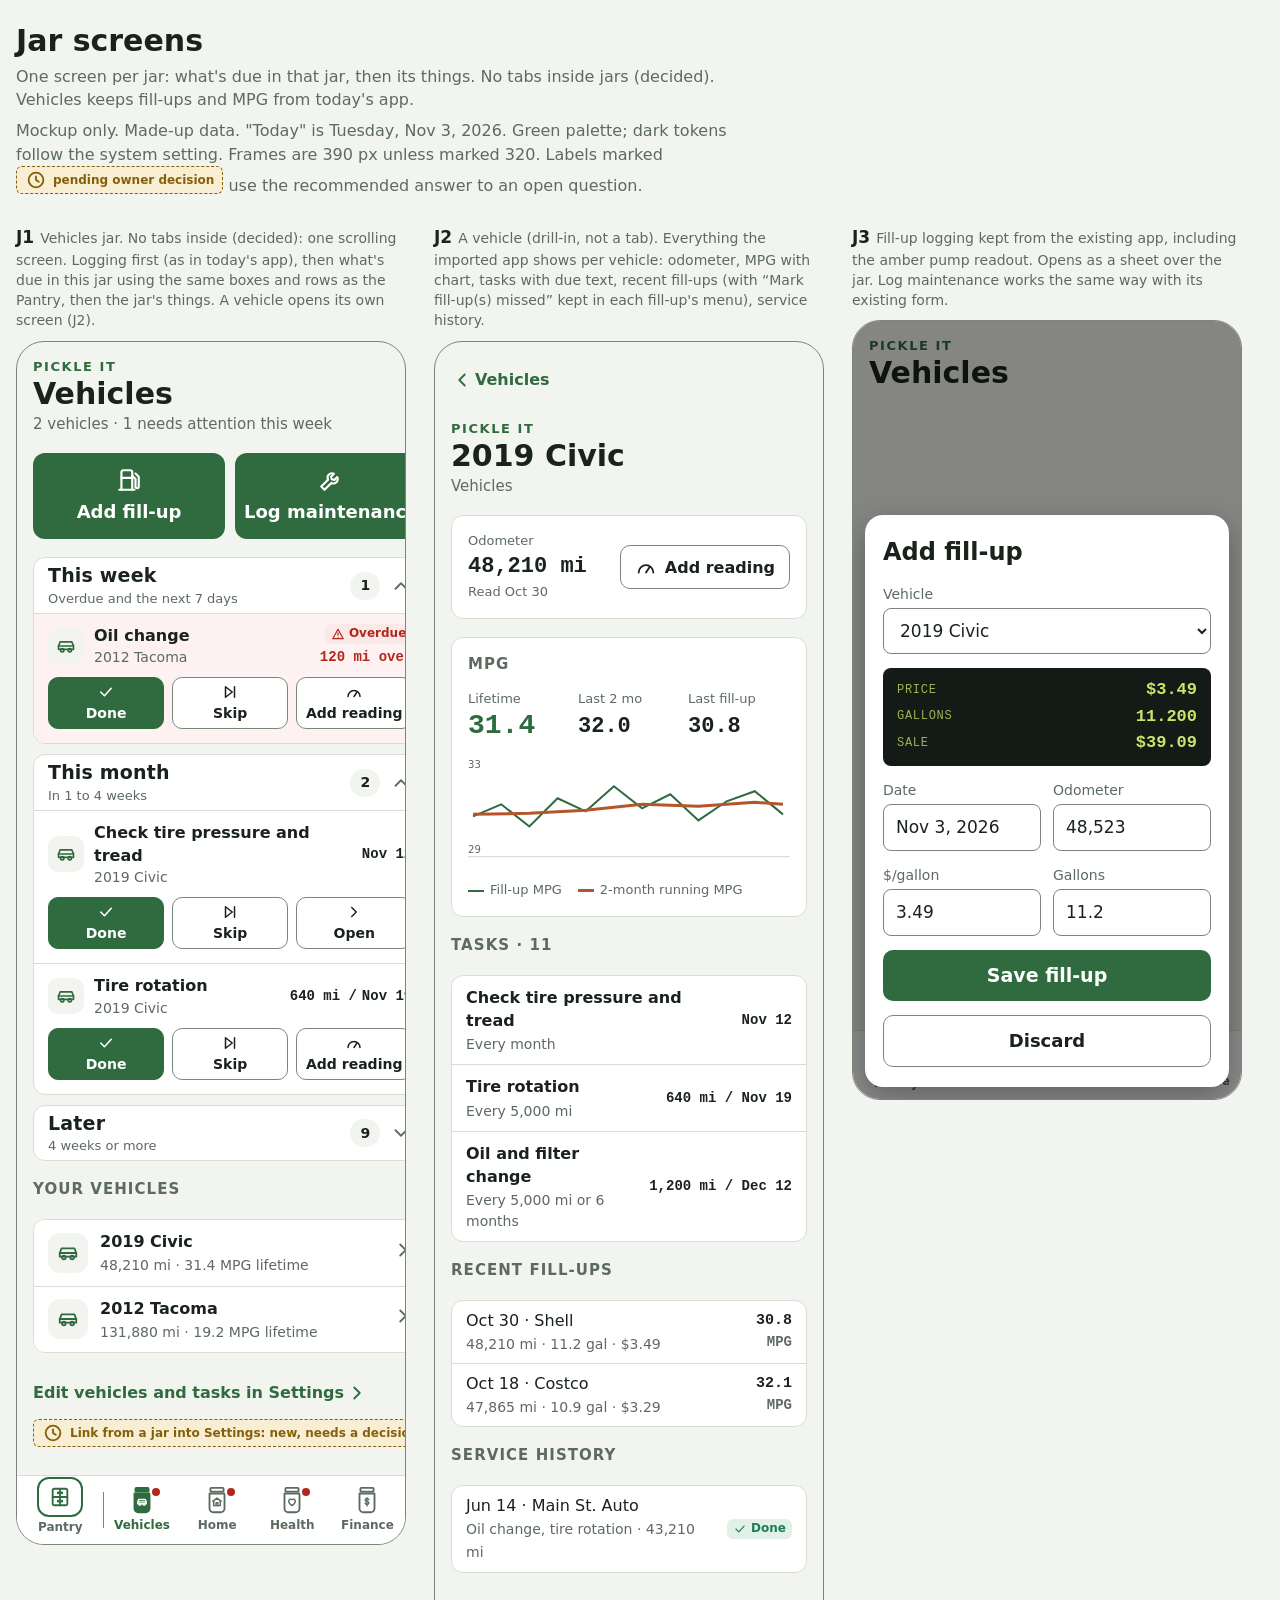
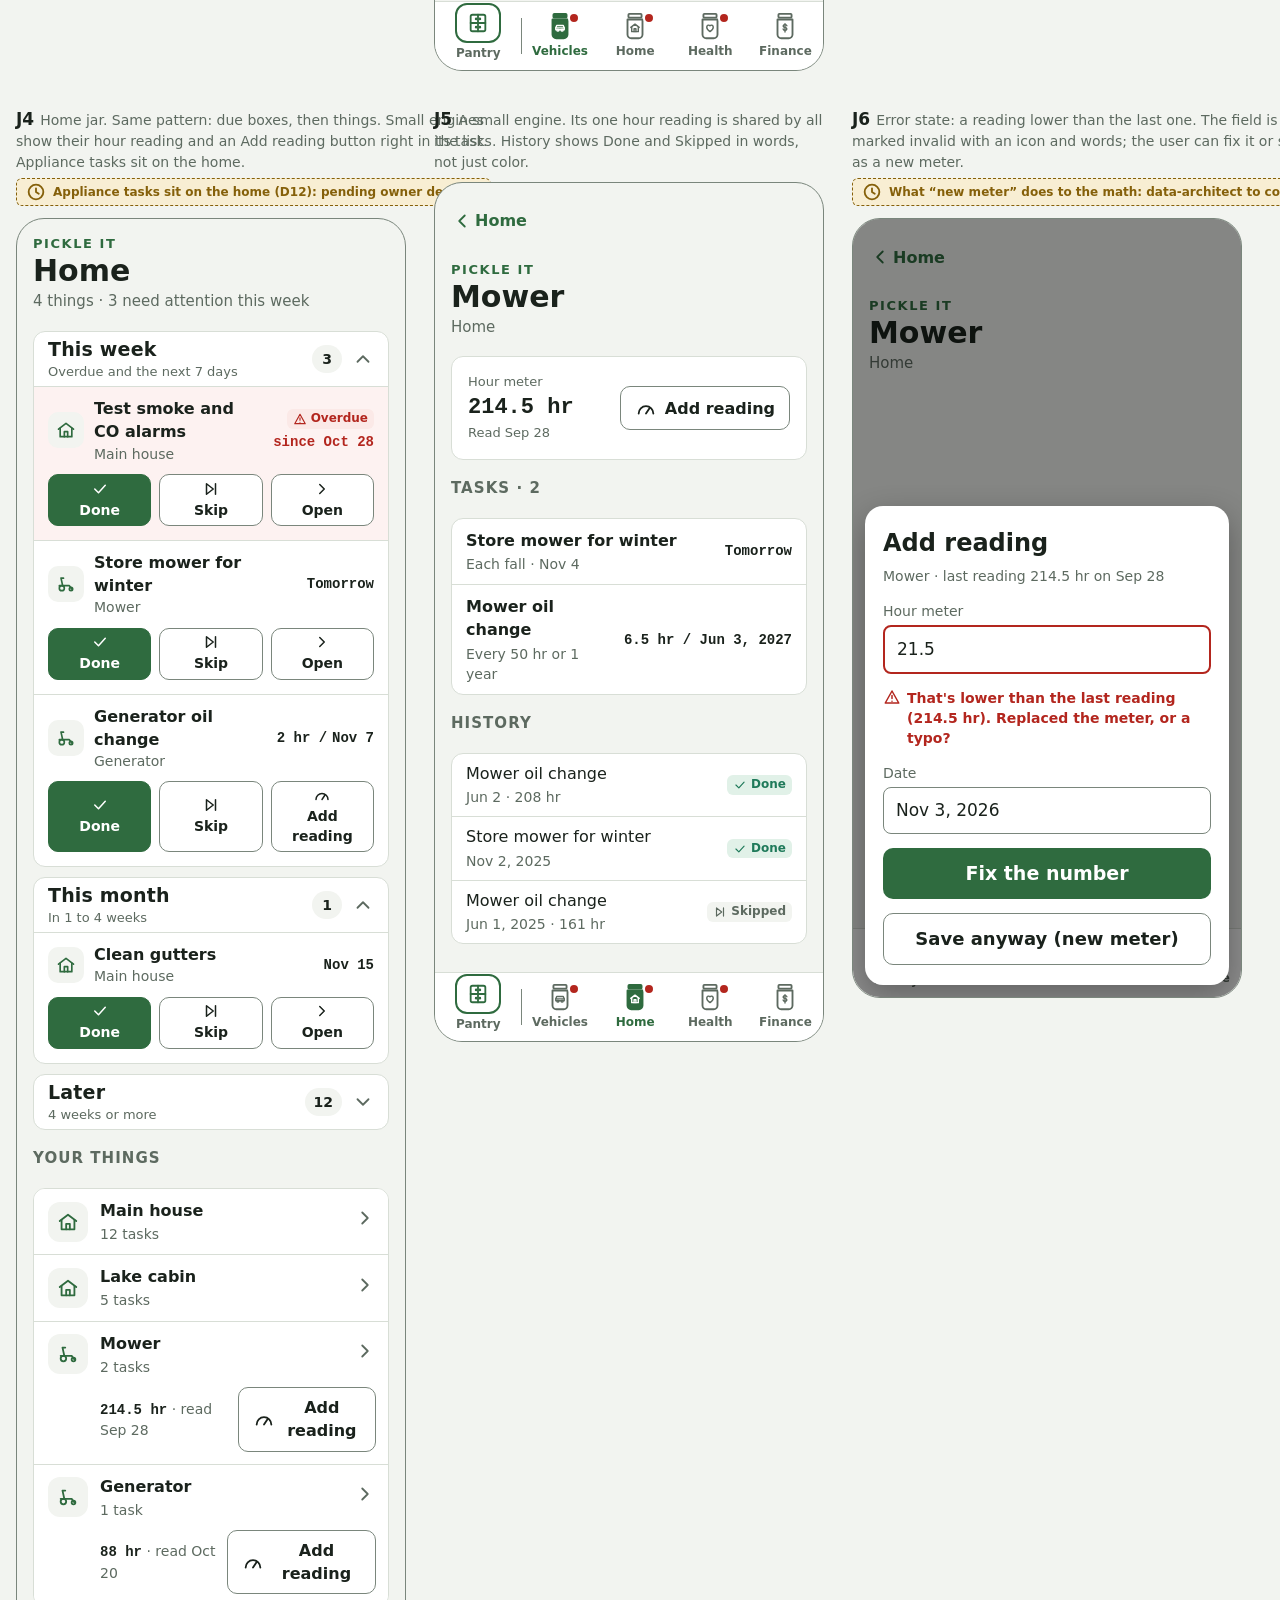
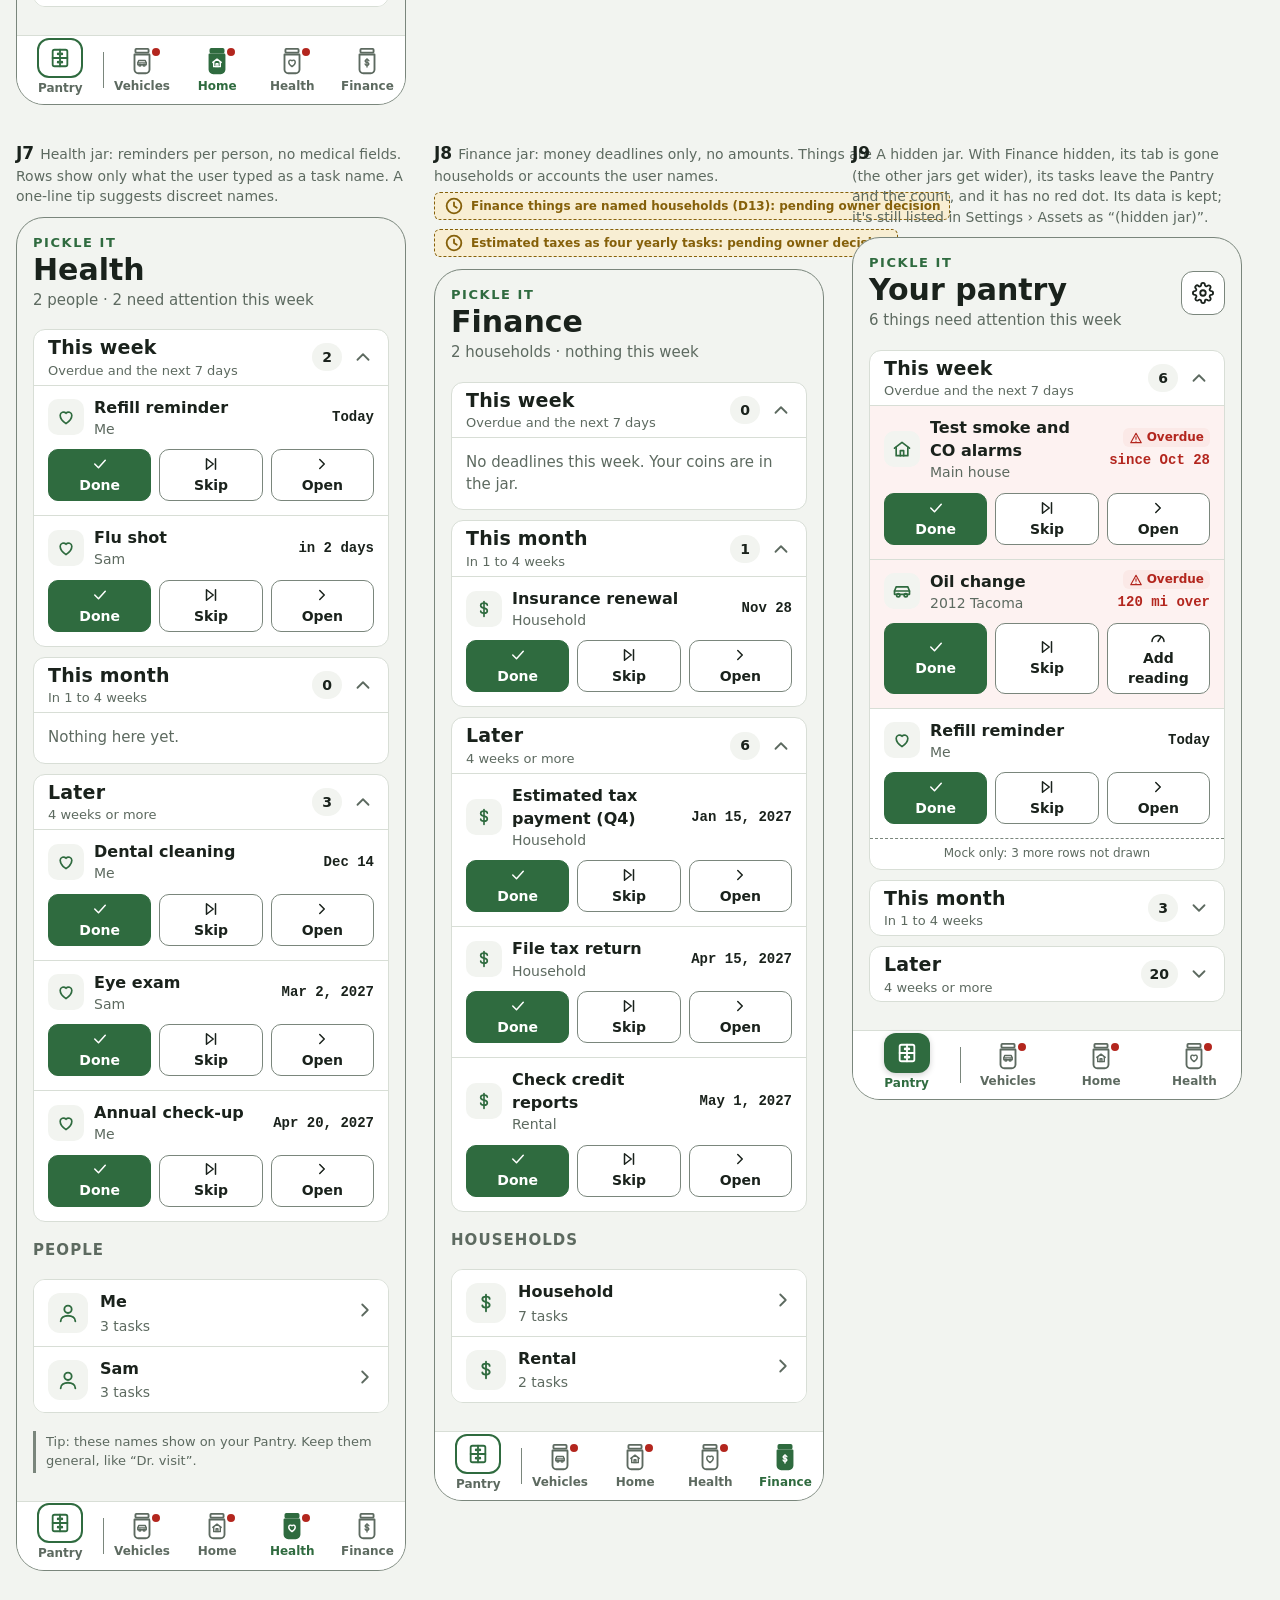
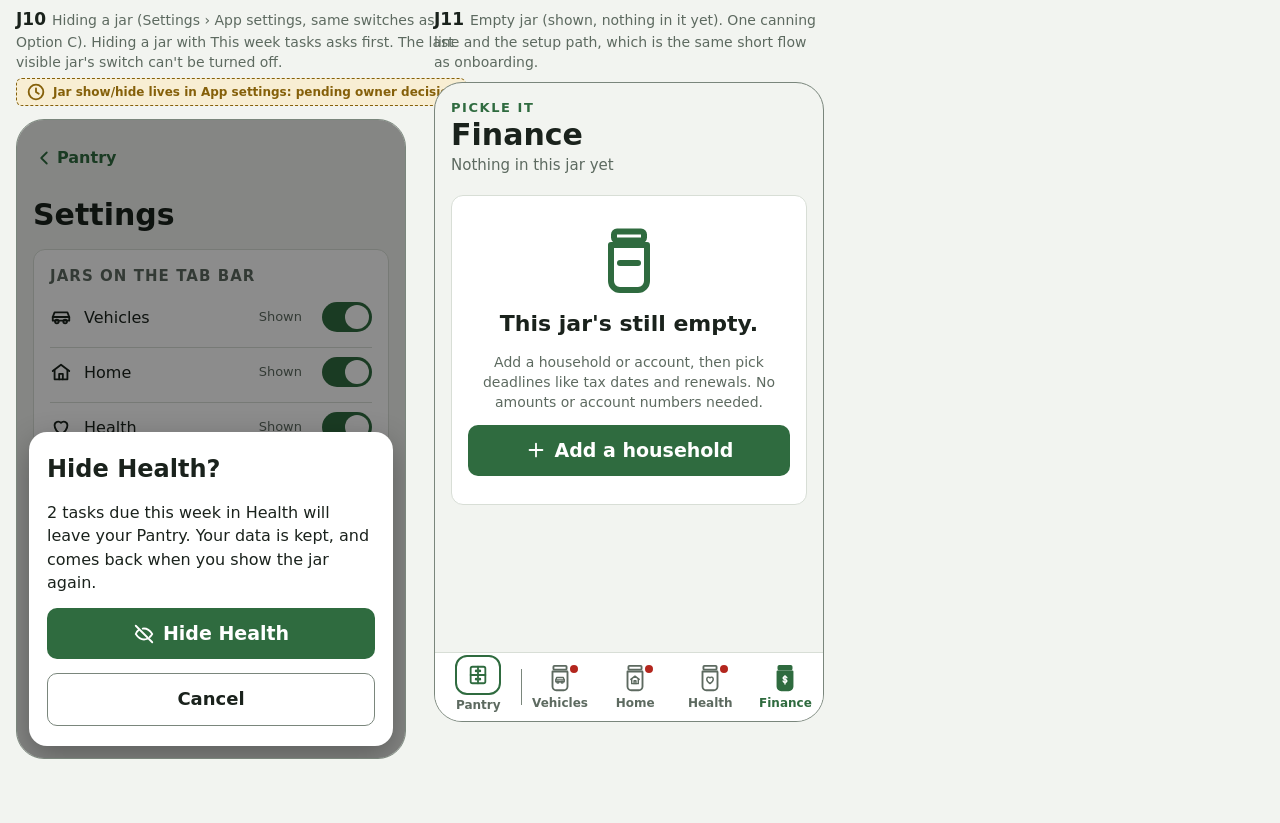
==== docs/design/jars.html @ 0763d443 "Mock up Pantry, jar screens and onboarding; start design system Co-Authored-By: Claude Opus 5.5 <nor" ====
<!doctype html><html lang="en"><head><meta charset="utf-8"><meta name="viewport" content="width=device-width,initial-scale=1"><title>Jar screens</title><style>
:root{--bg:#f2f4f0;--surface:#fff;--ink:#1a221c;--muted:#5d6a60;--line:#d8ded6;--accent:#2f6b3f;--accent-ink:#fff;--display-fg:#c8e66a;
--ok:#1f7a5a;--ok-bg:#e1f1e8;--wait:#85600a;--wait-bg:#f8eed3;--err:#b3261e;--err-bg:#fbe9e7;--err-ink:#fff;--line-strong:#7a867c;
--font-display:"Avenir Next Condensed","Bahnschrift SemiCondensed","Bahnschrift","Roboto Condensed","sans-serif-condensed","Arial Narrow",system-ui,sans-serif;
--font-body:system-ui,-apple-system,"Segoe UI",Roboto,"Helvetica Neue",Arial,sans-serif;--font-num:ui-monospace,"SF Mono",Menlo,Consolas,"Roboto Mono",monospace;color-scheme:light}
/* Dark tokens included so the mock respects system dark mode. --err-ink and --line-strong are PROPOSED new tokens (see settings-options.md). */
@media (prefers-color-scheme:dark){:root{--bg:#0f140f;--surface:#182019;--ink:#e5ece5;--muted:#9aaa9c;--line:#2a362c;--accent:#7cc48d;--accent-ink:#0c140e;
--ok:#86d6b0;--ok-bg:#163126;--wait:#f0c46a;--wait-bg:#382b0e;--err:#ff8a80;--err-bg:#3b1714;--err-ink:#1a0b0a;--line-strong:#6f7f72;color-scheme:dark}}
*,*::before,*::after{box-sizing:border-box}
body{margin:0;background:var(--bg);color:var(--ink);font:16px/1.45 var(--font-body)}
.page{padding:24px 16px 64px;max-width:1800px;margin:0 auto}
.page>header{max-width:760px;display:grid;gap:8px;margin-bottom:28px}
.page>header p{margin:0;color:var(--muted)}
.frames{display:flex;flex-wrap:wrap;gap:36px 28px;align-items:flex-start}
figure{margin:0;display:grid;gap:10px;width:390px;max-width:100%}
figcaption{font-size:14px;color:var(--muted)}figcaption b{color:var(--ink);font-family:var(--font-display);font-size:17px;margin-right:6px}
.phone{width:390px;max-width:100%;background:var(--bg);border:1px solid var(--line-strong);border-radius:28px;overflow:hidden;position:relative;display:flex;flex-direction:column;min-height:640px}
.phone.w320{width:320px}
.scr{padding:16px 16px 28px;display:grid;gap:18px;align-content:start;flex:1}
h1{font-family:var(--font-display);font-weight:700;font-size:30px;line-height:1.1;margin:0}
h2{font-family:var(--font-display);font-weight:700;font-size:15px;text-transform:uppercase;letter-spacing:.07em;color:var(--muted);margin:0}
h3{font-family:var(--font-display);font-size:20px;margin:0}
.eyebrow{font-family:var(--font-display);font-weight:700;letter-spacing:.12em;font-size:13px;color:var(--accent);margin:0}
.sub{color:var(--muted);margin:4px 0 0;font-size:15px}.hint{color:var(--muted);font-size:14px;margin:0}
.vh{position:absolute!important;width:1px;height:1px;overflow:hidden;clip:rect(0 0 0 0);white-space:nowrap}
.ic{width:22px;height:22px;flex:none}
.card{background:var(--surface);border:1px solid var(--line);border-radius:12px;padding:16px;display:grid;gap:14px}
.row{display:flex;align-items:center;justify-content:space-between;gap:12px}
button,a.btnlike{font:inherit;cursor:pointer}
.iconbtn{width:44px;height:44px;display:grid;place-items:center;border:1px solid var(--line-strong);border-radius:12px;background:var(--surface);color:var(--ink)}
.back{display:inline-flex;align-items:center;gap:2px;min-height:44px;padding:0 8px 0 0;color:var(--accent);font-weight:600;text-decoration:none;border:0;background:none}
.save{display:flex;align-items:center;justify-content:center;gap:8px;min-height:48px;font-family:var(--font-display);font-weight:700;font-size:19px;background:var(--accent);color:var(--accent-ink);border:0;border-radius:10px;padding:12px 16px;width:100%}
.btn2{display:flex;align-items:center;justify-content:center;gap:8px;min-height:48px;font-family:var(--font-display);font-weight:700;font-size:18px;background:none;color:var(--ink);border:1px solid var(--line-strong);border-radius:10px;padding:12px 16px;width:100%}
.btn2.danger{color:var(--err);border-color:var(--err)}
.save.danger{background:var(--err);color:var(--err-ink)}
.save:disabled{opacity:.45;cursor:not-allowed}
.small{min-height:44px;font-size:16px;width:auto;padding:8px 14px}
.danger-link{background:none;border:0;color:var(--err);font-weight:600;min-height:44px;padding:0;justify-self:start;display:inline-flex;align-items:center;gap:6px}
label{display:grid;gap:4px;font-size:14px;font-weight:500;color:var(--muted)}
input[type=text],input[type=number],input[type=date],select{font:inherit;font-size:17px;color:var(--ink);background:var(--surface);border:1px solid var(--line-strong);border-radius:8px;padding:10px 12px;width:100%;min-height:46px}
.tabs{display:grid;grid-template-columns:1fr 1fr;gap:4px;padding:4px;background:var(--surface);border:1px solid var(--line);border-radius:12px}
.tabs.three{grid-template-columns:repeat(3,1fr)}.tabs.four{grid-template-columns:repeat(4,1fr)}
.tab{font-family:var(--font-display);font-weight:700;font-size:17px;background:none;color:var(--muted);border:0;border-radius:8px;min-height:44px;padding:8px 4px}
.tab[aria-selected=true],.tab[aria-pressed=true],.tab[aria-checked=true]{background:var(--accent);color:var(--accent-ink)}
.strip{display:flex;gap:4px;padding:4px;background:var(--surface);border:1px solid var(--line);border-radius:12px;overflow-x:auto;scrollbar-width:none}
.strip .tab{flex:none;display:inline-flex;align-items:center;gap:6px;padding:8px 12px;font-size:16px}
.strip .tab .ic{width:18px;height:18px}
.optlabel{font-size:14px;font-weight:500;color:var(--muted)}
.swatches{display:grid;grid-template-columns:repeat(4,1fr);gap:6px}
.sw{display:grid;justify-items:center;gap:4px;min-height:64px;padding:6px 2px;background:none;border:1px solid transparent;border-radius:10px;color:var(--ink);font-size:13px;font-weight:600}
.sw i{width:30px;height:30px;border-radius:50%;display:grid;place-items:center;color:#fff;border:1px solid rgba(0,0,0,.2)}
.sw[aria-checked=true]{border-color:var(--ink);background:var(--bg)}
.sw .ic{width:18px;height:18px}
.alert{display:flex;gap:10px;background:var(--wait-bg);color:var(--wait);border-radius:10px;padding:12px 14px;font-size:15px;font-weight:500}
.alert.bad{background:var(--err-bg);color:var(--err)}
.alert p{margin:0}
details.how{border-top:1px solid var(--line)}details.how summary{min-height:44px;display:flex;align-items:center;font-weight:600;cursor:pointer}
.toggle{display:flex;align-items:center;justify-content:space-between;gap:12px;min-height:48px;color:var(--ink);font-size:16px;font-weight:500;border-top:1px solid var(--line)}
.toggle:first-of-type{border-top:0}
.sw-ui{width:50px;height:30px;border-radius:15px;background:var(--line-strong);position:relative;flex:none}
.sw-ui::after{content:"";position:absolute;top:3px;left:3px;width:24px;height:24px;border-radius:50%;background:#fff;transition:left .1s}
[aria-checked=true] .sw-ui{background:var(--accent)}[aria-checked=true] .sw-ui::after{left:23px}
.toggle button{all:unset;display:flex;align-items:center;justify-content:space-between;gap:12px;width:100%;min-height:48px;cursor:pointer}
.toggle button:focus-visible{outline:2px solid var(--accent);outline-offset:2px}
.state{font-size:13px;color:var(--muted);margin-left:auto;margin-right:8px}
.list{display:grid;background:var(--surface);border:1px solid var(--line);border-radius:12px;overflow:hidden}
.arow{display:grid;grid-template-columns:40px 1fr auto;gap:2px 12px;align-items:center;min-height:64px;padding:10px 12px 10px 14px;border-top:1px solid var(--line);color:var(--ink);text-decoration:none}
.arow:first-child{border-top:0}
.arow .av{grid-row:1/span 2;width:40px;height:40px;border-radius:12px;background:var(--bg);color:var(--accent);display:grid;place-items:center}
.arow .nm{font-weight:600;min-width:0;overflow-wrap:anywhere}
.arow .mt{grid-column:2;font-size:14px;color:var(--muted)}
.arow .mt b{font-weight:600;color:var(--ink)}.arow .mt b.over{color:var(--err)}
.arow .ch{grid-column:3;grid-row:1/span 2;color:var(--muted)}
.trow{display:grid;grid-template-columns:1fr auto;gap:2px 12px;align-items:center;min-height:64px;padding:10px 14px;border-top:1px solid var(--line);text-decoration:none;color:var(--ink)}
.trow:first-child{border-top:0}
.trow .nm{font-weight:600}.trow .sc{grid-column:1;font-size:14px;color:var(--muted)}
.trow .due{white-space:nowrap;grid-column:2;grid-row:1/span 2;text-align:right;font-family:var(--font-num);font-variant-numeric:tabular-nums;font-size:14px;font-weight:600}
.trow .due small{display:block;font-family:var(--font-body);font-weight:500;color:var(--muted);font-size:12px}
.trow .due.over{color:var(--err)}
.trow.over{background:color-mix(in srgb,var(--err-bg) 60%,transparent)}
.sechead{display:flex;justify-content:space-between;align-items:center;gap:12px}
.grp summary{list-style:none;display:flex;align-items:center;gap:10px;min-height:48px;cursor:pointer}
.grp summary::-webkit-details-marker{display:none}
.grp summary h2{flex:1}.grp summary .cnt{font-size:14px;color:var(--muted);font-weight:600}
.grp summary .ic{transition:transform .15s;color:var(--muted)}.grp[open] summary .ic{transform:rotate(90deg)}
.grp{display:grid;gap:8px}
.chips{display:flex;flex-wrap:wrap;gap:8px}
.chip{flex:none;min-height:44px;padding:0 14px;border-radius:999px;border:1px solid var(--line-strong);background:var(--surface);color:var(--ink);font-weight:600;font-size:15px;display:inline-flex;align-items:center;gap:6px}
.chip .n{font-weight:500;color:var(--muted);font-variant-numeric:tabular-nums}
.chip[aria-pressed=true]{background:var(--accent);border-color:var(--accent);color:var(--accent-ink)}.chip[aria-pressed=true] .n{color:inherit}
.search{position:relative}.search .ic{position:absolute;left:12px;top:12px;color:var(--muted)}.search input{padding-left:42px}
.reading{display:flex;align-items:center;justify-content:space-between;gap:12px}
.reading .v{font-family:var(--font-num);font-size:22px;font-weight:600}.reading .k{font-size:13px;color:var(--muted)}
.empty{display:grid;gap:12px;justify-items:center;text-align:center;padding:28px 16px}
.empty .big{width:72px;height:72px;color:var(--accent)}
.empty p{margin:0}.empty .lead{font-family:var(--font-display);font-size:22px;font-weight:700}
.addgrid{display:grid;grid-template-columns:1fr 1fr;gap:10px;width:100%}
.addgrid .btn2{flex-direction:column;font-size:16px;min-height:76px}
.note{font-size:13px;color:var(--muted);border-left:3px solid var(--line-strong);padding:2px 0 2px 10px;margin:0}
/* Pantry entry + tab bar */
.due{display:grid;gap:8px}
.dbox{background:var(--surface);border:1px solid var(--line);border-radius:12px;overflow:hidden}
.dbox>.hd{display:flex;justify-content:space-between;align-items:center;min-height:48px;padding:0 14px;font-family:var(--font-display);font-weight:700;font-size:18px}
.dbox>.hd span{font-family:var(--font-body);font-size:14px;color:var(--muted);font-weight:600}
.drow{display:grid;grid-template-columns:22px 1fr auto;gap:0 10px;align-items:center;padding:10px 14px;border-top:1px solid var(--line);font-size:15px}
.drow .ic{width:20px;height:20px;color:var(--muted)}.drow small{display:block;color:var(--muted);font-size:13px}
.drow .w{font-weight:600;font-size:14px;text-align:right}.drow .w.over{color:var(--err)}
.tb{margin-top:auto;border-top:1px solid var(--line);background:var(--surface)}
.tb-in{display:grid;grid-template-columns:1.15fr 1px repeat(4,1fr);height:68px;align-items:center}
.tb a{position:relative;display:grid;justify-items:center;align-content:center;gap:2px;min-height:56px;color:var(--muted);text-decoration:none;font-size:12px;font-weight:600;min-width:0}
.tb a>span:not(.vh){max-width:100%;overflow:hidden;text-overflow:ellipsis;white-space:nowrap;padding:0 2px}
.tb .jar{width:30px;height:30px}
.tb .pansq{width:46px;height:40px;border-radius:12px;background:var(--accent);color:var(--accent-ink);display:grid;place-items:center;box-shadow:0 2px 6px rgba(0,0,0,.18);margin-top:-6px}
.tb .pan[aria-current=page]{color:var(--accent)}
.tb .div{width:1px;height:36px;background:var(--line-strong)}
.tb .dot{position:absolute;top:6px;left:calc(50% + 7px);width:10px;height:10px;border-radius:50%;background:var(--err);border:2px solid var(--surface)}
.tb.big-text a{font-size:20px}
/* Dialog mock */
.dim{background:color-mix(in srgb,#000 45%,var(--bg))}
.dlg{margin:auto 12px 12px;background:var(--surface);border-radius:18px;padding:20px 18px;display:grid;gap:14px;box-shadow:0 10px 30px rgba(0,0,0,.3)}
.dlg h2{color:var(--ink);text-transform:none;letter-spacing:0;font-size:24px}
.dlg ul{margin:0;padding-left:20px;color:var(--ink);font-size:15px}
.steps{display:flex;gap:6px;margin:0;padding:0;list-style:none}.steps li{flex:1;height:4px;border-radius:2px;background:var(--line)}.steps li.on{background:var(--err)}
.mono{font-family:var(--font-num);font-weight:700;letter-spacing:.06em}
:focus-visible{outline:2px solid var(--accent);outline-offset:2px}

/* ===== Added for pantry / jars / onboarding (system.md). Same tokens as settings-option-c.html ===== */
:root{--display-bg:#141a15;--run:#b5562a}
@media (prefers-color-scheme:dark){:root{--display-bg:#070a07;--run:#ff9a6b}}
svg.ic,svg.jar,svg.big{fill:none;stroke:currentColor;stroke-width:2;stroke-linecap:round;stroke-linejoin:round}
.big{width:72px;height:72px;color:var(--accent)}
.phone.tall{min-height:780px}
.pend{display:inline-flex;align-items:center;gap:6px;font-size:12px;font-weight:700;color:var(--wait);background:var(--wait-bg);border:1px dashed var(--wait);border-radius:6px;padding:2px 8px;width:max-content;max-width:100%;line-height:1.35}
figcaption .pend{margin-top:6px}
/* Due box */
.boxes{display:grid;gap:10px}
.box{background:var(--surface);border:1px solid var(--line);border-radius:12px;overflow:hidden}
.box>summary{list-style:none;display:flex;align-items:center;gap:10px;min-height:52px;padding:4px 14px;cursor:pointer}
.box>summary::-webkit-details-marker{display:none}
.box>summary .t{flex:1;display:grid}
.box>summary h2{font-size:19px;letter-spacing:.01em;text-transform:none;color:var(--ink)}
.box>summary .rng{font-size:13px;color:var(--muted)}
.cnt{min-width:30px;height:28px;padding:0 9px;border-radius:14px;background:var(--bg);color:var(--ink);font-weight:700;font-size:14px;display:grid;place-items:center;font-variant-numeric:tabular-nums}
.box>summary .chev{color:var(--muted);transition:transform .15s}
.box[open]>summary .chev{transform:rotate(180deg)}
.dl{list-style:none;margin:0;padding:0}
.none{border-top:1px solid var(--line);padding:14px;color:var(--muted);font-size:15px;margin:0}
/* Due row */
.dr{border-top:1px solid var(--line)}
.dr.over{background:color-mix(in srgb,var(--err-bg) 60%,var(--surface))}
.drb{all:unset;box-sizing:border-box;display:grid;grid-template-columns:36px minmax(0,1fr) auto;gap:0 10px;align-items:center;width:100%;min-height:60px;padding:10px 14px;cursor:pointer}
.drb:focus-visible{outline:2px solid var(--accent);outline-offset:-3px}
.ji{width:36px;height:36px;border-radius:10px;background:var(--bg);color:var(--accent);display:grid;place-items:center}
.ji .ic{width:20px;height:20px}
.tx{min-width:0;display:grid}.tx b{font-weight:600;overflow-wrap:anywhere}.tx small{color:var(--muted);font-size:14px;overflow-wrap:anywhere}
.w{display:grid;justify-items:end;text-align:right;gap:3px;font-family:var(--font-num);font-variant-numeric:tabular-nums;font-size:14px;font-weight:600;max-width:150px}
.w>span[aria-hidden]{display:flex;flex-wrap:wrap;justify-content:flex-end;column-gap:.35em}
.w i{font-style:normal;white-space:nowrap}
.w .ask{color:var(--accent);font-family:var(--font-body)}
.dr.over .w{color:var(--err)}
.badge{display:inline-flex;align-items:center;gap:4px;font-family:var(--font-body);font-size:12px;font-weight:700;border-radius:6px;padding:1px 6px;white-space:nowrap}
.badge .ic{width:14px;height:14px}
.badge.err{color:var(--err);background:var(--err-bg)}.badge.wait{color:var(--wait);background:var(--wait-bg)}.badge.ok{color:var(--ok);background:var(--ok-bg)}.badge.mut{color:var(--muted);background:var(--bg)}
.acts{display:grid;grid-template-columns:repeat(3,1fr);gap:8px;padding:0 14px 14px}
.act{min-height:52px;border-radius:10px;border:1px solid var(--line-strong);background:var(--surface);color:var(--ink);font:inherit;font-weight:600;font-size:14px;display:flex;flex-direction:column;align-items:center;justify-content:center;gap:2px;padding:4px;cursor:pointer}
.act.pri{background:var(--accent);border-color:var(--accent);color:var(--accent-ink)}
.act .ic{width:18px;height:18px}
.more{border-top:1px solid var(--line);padding:12px 14px 14px;display:grid;gap:10px}
.more p{margin:0;font-size:15px}
.gapm{border-top:1px dashed var(--line-strong);padding:6px 14px;font-size:12px;color:var(--muted);text-align:center;margin:0}
/* Tab bar states */
.tb .pan{color:var(--muted)}.tb .pan[aria-current=page]{color:var(--accent);font-weight:800}
.tb .pan:not([aria-current]) .pansq{background:var(--surface);color:var(--accent);border:2px solid var(--accent);box-shadow:none}
.jar .lid,.jar .body{fill:none}
.tb a[aria-current=page]:not(.pan){color:var(--accent);font-weight:800}
.tb a[aria-current=page] .jar .lid,.tb a[aria-current=page] .jar .body{fill:var(--accent)}
.tb a[aria-current=page] .jar .in{stroke:var(--accent-ink)}
.tb-in.three{grid-template-columns:1.15fr 1px repeat(3,1fr)}
.tb .dot{top:4px;left:calc(50% + 8px);width:12px;height:12px}
/* Overlays */
.ov{position:absolute;inset:0;background:rgba(0,0,0,.45);display:flex;flex-direction:column;justify-content:flex-end;z-index:2}
.toast{position:absolute;left:12px;right:12px;bottom:80px;background:var(--ink);color:var(--bg);border-radius:12px;padding:6px 6px 6px 14px;display:flex;align-items:center;gap:10px;font-size:15px;z-index:2}
.toast p{margin:0;flex:1}
.toast button{min-height:44px;min-width:64px;background:none;border:0;color:var(--bg);font:inherit;font-weight:700;text-decoration:underline;cursor:pointer}
/* Jars */
.bigbtns{display:grid;grid-template-columns:1fr 1fr;gap:10px}
.bigbtn{display:flex;flex-direction:column;align-items:center;justify-content:center;gap:6px;min-height:76px;background:var(--accent);color:var(--accent-ink);border:0;border-radius:12px;padding:14px 8px;font-family:var(--font-display);font-weight:700;font-size:18px;cursor:pointer}
.bigbtn .ic{width:26px;height:26px}
.thg{background:var(--surface)}.thg+.thg{border-top:1px solid var(--line)}
.thg .arow{border-top:0}
.rd{display:flex;align-items:center;justify-content:space-between;gap:10px;padding:0 12px 12px 66px;font-size:14px;color:var(--muted)}
.rd b{font-family:var(--font-num);color:var(--ink)}
.display{background:var(--display-bg);color:var(--display-fg);border-radius:8px;padding:10px 14px;font-family:var(--font-num);font-variant-numeric:tabular-nums;display:grid;grid-template-columns:auto 1fr;gap:2px 12px;font-size:17px}
.display span:nth-child(odd){opacity:.75;font-size:12px;letter-spacing:.06em;text-transform:uppercase;align-self:center}
.display span:nth-child(even){text-align:right;font-weight:600}
.grid2{display:grid;grid-template-columns:1fr 1fr;gap:12px}
.stats{display:grid;grid-template-columns:repeat(3,1fr);gap:8px}
.stat{display:grid;gap:2px}.stat .k{font-size:13px;color:var(--muted)}.stat .v{font-family:var(--font-num);font-size:22px;font-weight:600}
.stat.main .v{color:var(--accent);font-size:28px;line-height:1.1}
.chart svg{display:block;width:100%;height:auto}
.legend{display:flex;gap:16px;font-size:13px;color:var(--muted);flex-wrap:wrap}
.legend i{display:inline-block;width:16px;border-top:2px solid var(--accent);vertical-align:middle;margin-right:6px}.legend i.run{border-top:3px solid var(--run)}
.lrow{display:grid;grid-template-columns:1fr auto;gap:2px 12px;align-items:center;min-height:56px;padding:8px 14px;border-top:1px solid var(--line)}
.lrow:first-child{border-top:0}.lrow small{color:var(--muted);font-size:14px}.lrow .num{font-family:var(--font-num);font-weight:600;text-align:right;font-size:15px}
textarea{font:inherit;font-size:17px;color:var(--ink);background:var(--surface);border:1px solid var(--line-strong);border-radius:8px;padding:10px 12px;width:100%}
.field-err{color:var(--err);font-size:14px;font-weight:600;display:flex;gap:6px;align-items:flex-start;margin:0}
.field-err .ic{width:18px;height:18px}
input[aria-invalid=true]{border-color:var(--err);border-width:2px}
/* Onboarding */
.steps.go li.on{background:var(--accent)}
.pick{display:grid;grid-template-columns:44px 1fr 28px;align-items:center;gap:12px;min-height:76px;padding:12px 14px;border:1px solid var(--line-strong);border-radius:12px;background:var(--surface);text-align:left;color:var(--ink);font:inherit;width:100%;cursor:pointer}
.pick .ji{width:44px;height:44px}
.pick b{display:block;font-family:var(--font-display);font-size:19px}.pick small{color:var(--muted);font-size:14px;display:block}
.tick{width:28px;height:28px;border-radius:8px;border:2px solid var(--line-strong);display:grid;place-items:center;color:transparent}
.tick .ic{width:18px;height:18px}
.pick[aria-pressed=true]{border:2px solid var(--accent);padding:11px 13px}
.pick[aria-pressed=true] .tick{background:var(--accent);border-color:var(--accent);color:var(--accent-ink)}
.ck{display:grid;grid-template-columns:28px 1fr auto;align-items:center;gap:12px;min-height:60px;padding:8px 14px;border-top:1px solid var(--line);color:var(--ink);font-size:16px;font-weight:400;cursor:pointer}
.ck:first-child{border-top:0}
.ck input{width:24px;height:24px;margin:0;accent-color:var(--accent)}
.ck b{font-weight:600;display:block}.ck small{color:var(--muted);font-size:14px;display:block}
.ldr{display:grid;gap:8px;padding:12px 14px;border-top:1px solid var(--line)}.ldr:first-child{border-top:0}
.ldr .top{display:flex;justify-content:space-between;align-items:baseline;gap:8px}
.ldr .top b{font-weight:600}.ldr .top small{color:var(--muted);font-size:13px}
.ldr .in{display:grid;grid-template-columns:1fr auto;gap:8px;align-items:center}
.ldr .in.two{grid-template-columns:1fr 1fr}
.chip.sm{min-height:44px;font-size:14px;padding:0 12px}
.lede{font-size:17px;margin:0}
.olist{margin:0;padding:0;list-style:none;display:grid;gap:12px;counter-reset:s}
.olist li{display:grid;grid-template-columns:32px 1fr;gap:10px;align-items:start;counter-increment:s}
.olist li::before{content:counter(s);width:28px;height:28px;border-radius:50%;background:var(--accent);color:var(--accent-ink);display:grid;place-items:center;font-weight:700;font-size:14px}
.alert.ok{background:var(--ok-bg);color:var(--ok)}
.alert .ic{flex:none}
.alert.ink{color:var(--ink)}
.linkbtn{background:none;border:0;color:var(--accent);font:inherit;font-weight:600;min-height:44px;padding:0 4px;cursor:pointer;justify-self:center;text-decoration:underline}
.sumrow{display:flex;justify-content:space-between;gap:12px;min-height:48px;align-items:center;border-top:1px solid var(--line);padding:0 14px}.sumrow:first-child{border-top:0}
.sumrow span{color:var(--muted);font-size:15px}
</style></head><body><svg width="0" height="0" style="position:absolute" aria-hidden="true" focusable="false"><symbol id="i-car" viewBox="0 0 24 24"><path d="M3 16v-4l2-5h14l2 5v4z"/><circle cx="7.5" cy="17" r="2"/><circle cx="16.5" cy="17" r="2"/><path d="M3 12h18"/></symbol><symbol id="i-home" viewBox="0 0 24 24"><path d="M3 11l9-7 9 7"/><path d="M5 10v10h14V10"/><path d="M10 20v-6h4v6"/></symbol><symbol id="i-heart" viewBox="0 0 24 24"><path d="M12 20s-7-4.5-7-10a4 4 0 0 1 7-2.5A4 4 0 0 1 19 10c0 5.5-7 10-7 10z"/></symbol><symbol id="i-dollar" viewBox="0 0 24 24"><path d="M12 3v18"/><path d="M16 7.5C16 6 14.2 5 12 5s-4 1-4 2.75S9.8 10.5 12 11s4 1.25 4 3.25S14.2 17 12 17s-4-1-4-2.5"/></symbol><symbol id="i-gear" viewBox="0 0 24 24"><circle cx="12" cy="12" r="3"/><path d="M19.4 15a1.65 1.65 0 0 0 .33 1.82l.06.06a2 2 0 1 1-2.83 2.83l-.06-.06a1.65 1.65 0 0 0-1.82-.33 1.65 1.65 0 0 0-1 1.51V21a2 2 0 1 1-4 0v-.09A1.65 1.65 0 0 0 9 19.4a1.65 1.65 0 0 0-1.82.33l-.06.06a2 2 0 1 1-2.83-2.83l.06-.06A1.65 1.65 0 0 0 4.68 15a1.65 1.65 0 0 0-1.51-1H3a2 2 0 1 1 0-4h.09A1.65 1.65 0 0 0 4.6 9a1.65 1.65 0 0 0-.33-1.82l-.06-.06a2 2 0 1 1 2.83-2.83l.06.06A1.65 1.65 0 0 0 9 4.68a1.65 1.65 0 0 0 1-1.51V3a2 2 0 1 1 4 0v.09a1.65 1.65 0 0 0 1 1.51 1.65 1.65 0 0 0 1.82-.33l.06-.06a2 2 0 1 1 2.83 2.83l-.06.06A1.65 1.65 0 0 0 19.4 9a1.65 1.65 0 0 0 1.51 1H21a2 2 0 1 1 0 4h-.09a1.65 1.65 0 0 0-1.51 1z"/></symbol><symbol id="i-cabinet" viewBox="0 0 24 24"><rect x="4" y="3" width="16" height="18" rx="2"/><path d="M12 3v18M4 12h16"/><path d="M10 7.5h0M14 7.5h0M10 16.5h0M14 16.5h0" stroke-width="3"/></symbol><symbol id="i-engine" viewBox="0 0 24 24"><circle cx="7" cy="17" r="3"/><circle cx="18" cy="18" r="2"/><path d="M4 14h12l3 4"/><path d="M8 14l-2-9h3"/></symbol><symbol id="i-person" viewBox="0 0 24 24"><circle cx="12" cy="8" r="4"/><path d="M4 21c0-4 4-6 8-6s8 2 8 6"/></symbol><symbol id="i-check" viewBox="0 0 24 24"><path d="M5 12l5 5 9-10"/></symbol><symbol id="i-skip" viewBox="0 0 24 24"><path d="M6 5l9 7-9 7z"/><path d="M18 5v14"/></symbol><symbol id="i-gauge" viewBox="0 0 24 24"><path d="M4 18a8 8 0 1 1 16 0"/><path d="M12 18l4-6"/></symbol><symbol id="i-plus" viewBox="0 0 24 24"><path d="M12 5v14M5 12h14"/></symbol><symbol id="i-chevr" viewBox="0 0 24 24"><path d="M9 6l6 6-6 6"/></symbol><symbol id="i-chevd" viewBox="0 0 24 24"><path d="M6 9l6 6 6-6"/></symbol><symbol id="i-back" viewBox="0 0 24 24"><path d="M15 6l-6 6 6 6"/></symbol><symbol id="i-alert" viewBox="0 0 24 24"><path d="M12 4l9 16H3z"/><path d="M12 10v4M12 17.5v.01"/></symbol><symbol id="i-clock" viewBox="0 0 24 24"><circle cx="12" cy="12" r="8"/><path d="M12 8v4l3 2"/></symbol><symbol id="i-fuel" viewBox="0 0 24 24"><path d="M5 21V5a2 2 0 0 1 2-2h6a2 2 0 0 1 2 2v16"/><path d="M3 21h14"/><path d="M5 10h10"/><path d="M15 8l3 3v7a1.5 1.5 0 0 0 3 0v-9l-3-3"/></symbol><symbol id="i-wrench" viewBox="0 0 24 24"><path d="M14.7 6.3a4 4 0 0 0-5.4 5.4L3 18l3 3 6.3-6.3a4 4 0 0 0 5.4-5.4l-2.6 2.6-2.4-.6-.6-2.4z"/></symbol><symbol id="i-upload" viewBox="0 0 24 24"><path d="M12 15V4M7 9l5-5 5 5"/><path d="M4 15v4a1 1 0 0 0 1 1h14a1 1 0 0 0 1-1v-4"/></symbol><symbol id="i-share" viewBox="0 0 24 24"><path d="M12 3v12M8 7l4-4 4 4"/><path d="M6 11H5a1 1 0 0 0-1 1v8a1 1 0 0 0 1 1h14a1 1 0 0 0 1-1v-8a1 1 0 0 0-1-1h-1"/></symbol><symbol id="i-info" viewBox="0 0 24 24"><circle cx="12" cy="12" r="9"/><path d="M12 11v6M12 7.5v.01"/></symbol><symbol id="i-copy" viewBox="0 0 24 24"><rect x="8" y="8" width="12" height="12" rx="2"/><path d="M16 8V5a1 1 0 0 0-1-1H5a1 1 0 0 0-1 1v10a1 1 0 0 0 1 1h3"/></symbol><symbol id="i-jar" viewBox="0 0 24 24"><rect x="7" y="2.5" width="10" height="3" rx="1"/><path d="M6 7h12v12a3 3 0 0 1-3 3H9a3 3 0 0 1-3-3z"/><path d="M9 13h6"/></symbol><symbol id="i-history" viewBox="0 0 24 24"><path d="M3 12a9 9 0 1 0 3-6.7L3 8"/><path d="M3 3v5h5"/><path d="M12 7v5l3 2"/></symbol><symbol id="i-x" viewBox="0 0 24 24"><path d="M6 6l12 12M18 6L6 18"/></symbol><symbol id="i-search" viewBox="0 0 24 24"><circle cx="11" cy="11" r="6"/><path d="M20 20l-4.5-4.5"/></symbol><symbol id="i-eyeoff" viewBox="0 0 24 24"><path d="M3 3l18 18"/><path d="M10.6 6.1A9.8 9.8 0 0 1 12 6c5 0 9 6 9 6a16 16 0 0 1-2.7 3.3M6.2 7.6C4.2 9.1 3 12 3 12s4 6 9 6a8.6 8.6 0 0 0 3.6-.8"/></symbol></svg><main class="page"><header><h1>Jar screens</h1><p>One screen per jar: what's due in that jar, then its things. No tabs inside jars (decided). Vehicles keeps fill-ups and MPG from today's app.</p><p>Mockup only. Made-up data. "Today" is Tuesday, Nov 3, 2026. Green palette; dark tokens follow the system setting. Frames are 390 px unless marked 320. Labels marked <span class="pend"><svg class="ic" viewBox="0 0 24 24" aria-hidden="true"><use href="#i-clock"/></svg>pending owner decision</span> use the recommended answer to an open question.</p></header><div class="frames"><figure><figcaption><b>J1</b>Vehicles jar. No tabs inside (decided): one scrolling screen. Logging first (as in today's app), then what's due in this jar using the same boxes and rows as the Pantry, then the jar's things. A vehicle opens its own screen (J2).</figcaption><div class="phone tall"><div class="scr"><div><p class="eyebrow">PICKLE IT</p><h1>Vehicles</h1><p class="sub">2 vehicles · 1 needs attention this week</p></div><div class="bigbtns"><button class="bigbtn" type="button"><svg class="ic" viewBox="0 0 24 24" aria-hidden="true"><use href="#i-fuel"/></svg>Add fill-up</button><button class="bigbtn" type="button"><svg class="ic" viewBox="0 0 24 24" aria-hidden="true"><use href="#i-wrench"/></svg>Log maintenance</button></div><div class="boxes"><details class="box" open><summary><span class="t"><h2 id="h76">This week</h2><span class="rng">Overdue and the next 7 days</span></span><span class="cnt" aria-label="1 task">1</span><svg class="ic chev" viewBox="0 0 24 24" aria-hidden="true"><use href="#i-chevd"/></svg></summary><ul class="dl"><li class="dr over"><button class="drb" type="button" aria-expanded="false" aria-controls="a67"><span class="ji"><svg class="ic" viewBox="0 0 24 24" aria-hidden="true"><use href="#i-car"/></svg></span><span class="tx"><b>Oil change</b><small>2012 Tacoma<span class="vh">, Vehicles</span></small></span><span class="w"><span class="badge err"><svg class="ic" viewBox="0 0 24 24" aria-hidden="true"><use href="#i-alert"/></svg>Overdue</span><span aria-hidden="true"><i>120 mi over</i></span><span class="vh">Overdue, 120 miles over</span></span></button><div class="acts" id="a67" role="group" aria-label="Oil change, 2012 Tacoma" hidden><button class="act pri" type="button"><svg class="ic" viewBox="0 0 24 24" aria-hidden="true"><use href="#i-check"/></svg>Done</button><button class="act" type="button"><svg class="ic" viewBox="0 0 24 24" aria-hidden="true"><use href="#i-skip"/></svg>Skip<span class="vh"> this time</span></button><button class="act" type="button"><svg class="ic" viewBox="0 0 24 24" aria-hidden="true"><use href="#i-gauge"/></svg>Add reading</button></div></li></ul></details><details class="box" open><summary><span class="t"><h2 id="h77">This month</h2><span class="rng">In 1 to 4 weeks</span></span><span class="cnt" aria-label="2 tasks">2</span><svg class="ic chev" viewBox="0 0 24 24" aria-hidden="true"><use href="#i-chevd"/></svg></summary><ul class="dl"><li class="dr"><button class="drb" type="button" aria-expanded="false" aria-controls="a68"><span class="ji"><svg class="ic" viewBox="0 0 24 24" aria-hidden="true"><use href="#i-car"/></svg></span><span class="tx"><b>Check tire pressure and tread</b><small>2019 Civic<span class="vh">, Vehicles</span></small></span><span class="w"><span aria-hidden="true"><i>Nov 12</i></span><span class="vh">Due November 12</span></span></button><div class="acts" id="a68" role="group" aria-label="Check tire pressure and tread, 2019 Civic" hidden><button class="act pri" type="button"><svg class="ic" viewBox="0 0 24 24" aria-hidden="true"><use href="#i-check"/></svg>Done</button><button class="act" type="button"><svg class="ic" viewBox="0 0 24 24" aria-hidden="true"><use href="#i-skip"/></svg>Skip<span class="vh"> this time</span></button><button class="act" type="button"><svg class="ic" viewBox="0 0 24 24" aria-hidden="true"><use href="#i-chevr"/></svg>Open</button></div></li><li class="dr"><button class="drb" type="button" aria-expanded="false" aria-controls="a74"><span class="ji"><svg class="ic" viewBox="0 0 24 24" aria-hidden="true"><use href="#i-car"/></svg></span><span class="tx"><b>Tire rotation</b><small>2019 Civic<span class="vh">, Vehicles</span></small></span><span class="w"><span aria-hidden="true"><i>640 mi /</i><i>Nov 19</i></span><span class="vh">640 miles left, estimated November 19</span></span></button><div class="acts" id="a74" role="group" aria-label="Tire rotation, 2019 Civic" hidden><button class="act pri" type="button"><svg class="ic" viewBox="0 0 24 24" aria-hidden="true"><use href="#i-check"/></svg>Done</button><button class="act" type="button"><svg class="ic" viewBox="0 0 24 24" aria-hidden="true"><use href="#i-skip"/></svg>Skip<span class="vh"> this time</span></button><button class="act" type="button"><svg class="ic" viewBox="0 0 24 24" aria-hidden="true"><use href="#i-gauge"/></svg>Add reading</button></div></li></ul></details><details class="box"><summary><span class="t"><h2 id="h78">Later</h2><span class="rng">4 weeks or more</span></span><span class="cnt" aria-label="9 tasks">9</span><svg class="ic chev" viewBox="0 0 24 24" aria-hidden="true"><use href="#i-chevd"/></svg></summary><p class="none">Nothing here yet.</p></details></div><h2>Your vehicles</h2><div class="list"><div class="thg"><a class="arow" href="#"><span class="av"><svg class="ic" viewBox="0 0 24 24" aria-hidden="true"><use href="#i-car"/></svg></span><span class="nm">2019 Civic</span><span class="ch"><svg class="ic" viewBox="0 0 24 24" aria-hidden="true"><use href="#i-chevr"/></svg></span><span class="mt">48,210 mi · 31.4 MPG lifetime</span></a></div><div class="thg"><a class="arow" href="#"><span class="av"><svg class="ic" viewBox="0 0 24 24" aria-hidden="true"><use href="#i-car"/></svg></span><span class="nm">2012 Tacoma</span><span class="ch"><svg class="ic" viewBox="0 0 24 24" aria-hidden="true"><use href="#i-chevr"/></svg></span><span class="mt">131,880 mi · 19.2 MPG lifetime</span></a></div></div><div style="display:grid;gap:4px"><a class="back" href="#">Edit vehicles and tasks in Settings<svg class="ic" viewBox="0 0 24 24" aria-hidden="true"><use href="#i-chevr"/></svg></a><span class="pend"><svg class="ic" viewBox="0 0 24 24" aria-hidden="true"><use href="#i-clock"/></svg>Link from a jar into Settings: new, needs a decision</span></div></div><nav class="tb" aria-label="Pantry and jars"><div class="tb-in"><a class="pan" href="#"><span class="pansq"><svg class="ic" viewBox="0 0 24 24" aria-hidden="true"><use href="#i-cabinet"/></svg></span><span>Pantry</span></a><span class="div" aria-hidden="true"></span><a href="#" aria-current="page"><svg class="jar" viewBox="0 0 32 32" aria-hidden="true"><rect class="lid" x="9" y="3" width="14" height="4" rx="1"/><path class="body" d="M8 9h16v16a4 4 0 0 1-4 4h-8a4 4 0 0 1-4-4z"/><use class="in" href="#i-car" x="10" y="12" width="12" height="12" stroke-width="3"/></svg><span>Vehicles</span><i class="dot" aria-hidden="true"></i><span class="vh">, has items due this week</span></a><a href="#"><svg class="jar" viewBox="0 0 32 32" aria-hidden="true"><rect class="lid" x="9" y="3" width="14" height="4" rx="1"/><path class="body" d="M8 9h16v16a4 4 0 0 1-4 4h-8a4 4 0 0 1-4-4z"/><use class="in" href="#i-home" x="10" y="12" width="12" height="12" stroke-width="3"/></svg><span>Home</span><i class="dot" aria-hidden="true"></i><span class="vh">, has items due this week</span></a><a href="#"><svg class="jar" viewBox="0 0 32 32" aria-hidden="true"><rect class="lid" x="9" y="3" width="14" height="4" rx="1"/><path class="body" d="M8 9h16v16a4 4 0 0 1-4 4h-8a4 4 0 0 1-4-4z"/><use class="in" href="#i-heart" x="10" y="12" width="12" height="12" stroke-width="3"/></svg><span>Health</span><i class="dot" aria-hidden="true"></i><span class="vh">, has items due this week</span></a><a href="#"><svg class="jar" viewBox="0 0 32 32" aria-hidden="true"><rect class="lid" x="9" y="3" width="14" height="4" rx="1"/><path class="body" d="M8 9h16v16a4 4 0 0 1-4 4h-8a4 4 0 0 1-4-4z"/><use class="in" href="#i-dollar" x="10" y="12" width="12" height="12" stroke-width="3"/></svg><span>Finance</span></a></div></nav></div></figure><figure><figcaption><b>J2</b>A vehicle (drill-in, not a tab). Everything the imported app shows per vehicle: odometer, MPG with chart, tasks with due text, recent fill-ups (with “Mark fill-up(s) missed” kept in each fill-up's menu), service history.</figcaption><div class="phone tall"><div class="scr"><a class="back" href="#"><svg class="ic" viewBox="0 0 24 24" aria-hidden="true"><use href="#i-back"/></svg>Vehicles</a><div><p class="eyebrow">PICKLE IT</p><h1>2019 Civic</h1><p class="sub">Vehicles</p></div><section class="card"><div class="reading"><div><div class="k">Odometer</div><div class="v">48,210 mi</div><div class="k">Read Oct 30</div></div><button class="btn2 small" type="button"><svg class="ic" viewBox="0 0 24 24" aria-hidden="true"><use href="#i-gauge"/></svg>Add reading</button></div></section><section class="card"><h2>MPG</h2><div class="stats"><div class="stat main"><span class="k">Lifetime</span><span class="v">31.4</span></div><div class="stat"><span class="k">Last 2 mo</span><span class="v">32.0</span></div><div class="stat"><span class="k">Last fill-up</span><span class="v">30.8</span></div></div><div class="chart"><svg viewBox="0 0 320 110" role="img" aria-label="MPG per fill-up for the last 12 fill-ups, between 29.6 and 33.1. Running 2-month MPG near 32."><line x1="0" y1="100" x2="320" y2="100" stroke="var(--line)"/><polyline fill="none" stroke="var(--accent)" stroke-width="2" points="5,60 33,48 61,70 89,42 117,55 145,30 173,52 201,38 229,64 257,45 285,35 313,58"/><polyline fill="none" stroke="var(--run)" stroke-width="3" points="5,58 61,57 117,54 173,48 229,50 285,46 313,48"/><text x="0" y="12" font-size="10" fill="var(--muted)">33</text><text x="0" y="96" font-size="10" fill="var(--muted)">29</text></svg></div><div class="legend"><span><i></i>Fill-up MPG</span><span><i class="run"></i>2-month running MPG</span></div></section><h2>Tasks · 11</h2><div class="list"><a class="trow" href="#"><span class="nm">Check tire pressure and tread</span><span class="sc">Every month</span><span class="due">Nov 12</span></a><a class="trow" href="#"><span class="nm">Tire rotation</span><span class="sc">Every 5,000 mi</span><span class="due"><span aria-hidden="true">640 mi / Nov 19</span><span class="vh">640 miles left, estimated November 19</span></span></a><a class="trow" href="#"><span class="nm">Oil and filter change</span><span class="sc">Every 5,000 mi or 6 months</span><span class="due"><span aria-hidden="true">1,200 mi / Dec 12</span><span class="vh">1,200 miles left, estimated December 12</span></span></a></div><h2>Recent fill-ups</h2><div class="list"><div class="lrow"><span>Oct 30 · Shell<br><small>48,210 mi · 11.2 gal · $3.49</small></span><span class="num">30.8<br><small>MPG</small></span></div><div class="lrow"><span>Oct 18 · Costco<br><small>47,865 mi · 10.9 gal · $3.29</small></span><span class="num">32.1<br><small>MPG</small></span></div></div><h2>Service history</h2><div class="list"><div class="lrow"><span>Jun 14 · Main St. Auto<br><small>Oil change, tire rotation · 43,210 mi</small></span><span class="badge ok"><svg class="ic" viewBox="0 0 24 24" aria-hidden="true"><use href="#i-check"/></svg>Done</span></div></div></div><nav class="tb" aria-label="Pantry and jars"><div class="tb-in"><a class="pan" href="#"><span class="pansq"><svg class="ic" viewBox="0 0 24 24" aria-hidden="true"><use href="#i-cabinet"/></svg></span><span>Pantry</span></a><span class="div" aria-hidden="true"></span><a href="#" aria-current="page"><svg class="jar" viewBox="0 0 32 32" aria-hidden="true"><rect class="lid" x="9" y="3" width="14" height="4" rx="1"/><path class="body" d="M8 9h16v16a4 4 0 0 1-4 4h-8a4 4 0 0 1-4-4z"/><use class="in" href="#i-car" x="10" y="12" width="12" height="12" stroke-width="3"/></svg><span>Vehicles</span><i class="dot" aria-hidden="true"></i><span class="vh">, has items due this week</span></a><a href="#"><svg class="jar" viewBox="0 0 32 32" aria-hidden="true"><rect class="lid" x="9" y="3" width="14" height="4" rx="1"/><path class="body" d="M8 9h16v16a4 4 0 0 1-4 4h-8a4 4 0 0 1-4-4z"/><use class="in" href="#i-home" x="10" y="12" width="12" height="12" stroke-width="3"/></svg><span>Home</span><i class="dot" aria-hidden="true"></i><span class="vh">, has items due this week</span></a><a href="#"><svg class="jar" viewBox="0 0 32 32" aria-hidden="true"><rect class="lid" x="9" y="3" width="14" height="4" rx="1"/><path class="body" d="M8 9h16v16a4 4 0 0 1-4 4h-8a4 4 0 0 1-4-4z"/><use class="in" href="#i-heart" x="10" y="12" width="12" height="12" stroke-width="3"/></svg><span>Health</span><i class="dot" aria-hidden="true"></i><span class="vh">, has items due this week</span></a><a href="#"><svg class="jar" viewBox="0 0 32 32" aria-hidden="true"><rect class="lid" x="9" y="3" width="14" height="4" rx="1"/><path class="body" d="M8 9h16v16a4 4 0 0 1-4 4h-8a4 4 0 0 1-4-4z"/><use class="in" href="#i-dollar" x="10" y="12" width="12" height="12" stroke-width="3"/></svg><span>Finance</span></a></div></nav></div></figure><figure><figcaption><b>J3</b>Fill-up logging kept from the existing app, including the amber pump readout. Opens as a sheet over the jar. Log maintenance works the same way with its existing form.</figcaption><div class="phone tall"><div class="scr"><div><p class="eyebrow">PICKLE IT</p><h1>Vehicles</h1><p class="sub"></p></div></div><nav class="tb" aria-label="Pantry and jars"><div class="tb-in"><a class="pan" href="#"><span class="pansq"><svg class="ic" viewBox="0 0 24 24" aria-hidden="true"><use href="#i-cabinet"/></svg></span><span>Pantry</span></a><span class="div" aria-hidden="true"></span><a href="#" aria-current="page"><svg class="jar" viewBox="0 0 32 32" aria-hidden="true"><rect class="lid" x="9" y="3" width="14" height="4" rx="1"/><path class="body" d="M8 9h16v16a4 4 0 0 1-4 4h-8a4 4 0 0 1-4-4z"/><use class="in" href="#i-car" x="10" y="12" width="12" height="12" stroke-width="3"/></svg><span>Vehicles</span><i class="dot" aria-hidden="true"></i><span class="vh">, has items due this week</span></a><a href="#"><svg class="jar" viewBox="0 0 32 32" aria-hidden="true"><rect class="lid" x="9" y="3" width="14" height="4" rx="1"/><path class="body" d="M8 9h16v16a4 4 0 0 1-4 4h-8a4 4 0 0 1-4-4z"/><use class="in" href="#i-home" x="10" y="12" width="12" height="12" stroke-width="3"/></svg><span>Home</span><i class="dot" aria-hidden="true"></i><span class="vh">, has items due this week</span></a><a href="#"><svg class="jar" viewBox="0 0 32 32" aria-hidden="true"><rect class="lid" x="9" y="3" width="14" height="4" rx="1"/><path class="body" d="M8 9h16v16a4 4 0 0 1-4 4h-8a4 4 0 0 1-4-4z"/><use class="in" href="#i-heart" x="10" y="12" width="12" height="12" stroke-width="3"/></svg><span>Health</span><i class="dot" aria-hidden="true"></i><span class="vh">, has items due this week</span></a><a href="#"><svg class="jar" viewBox="0 0 32 32" aria-hidden="true"><rect class="lid" x="9" y="3" width="14" height="4" rx="1"/><path class="body" d="M8 9h16v16a4 4 0 0 1-4 4h-8a4 4 0 0 1-4-4z"/><use class="in" href="#i-dollar" x="10" y="12" width="12" height="12" stroke-width="3"/></svg><span>Finance</span></a></div></nav><div class="ov"><div class="dlg" role="dialog" aria-modal="true" aria-labelledby="fd1"><h2 id="fd1">Add fill-up</h2><label>Vehicle<select><option>2019 Civic</option></select></label><div class="display" aria-label="Pump readout"><span>Price</span><span>$3.49</span><span>Gallons</span><span>11.200</span><span>Sale</span><span>$39.09</span></div><div class="grid2"><label>Date<input type="text" value="Nov 3, 2026"></label><label>Odometer<input type="text" value="48,523"></label></div><div class="grid2"><label>$/gallon<input type="text" value="3.49"></label><label>Gallons<input type="text" value="11.2"></label></div><button class="save" type="button">Save fill-up</button><button class="btn2" type="button">Discard</button></div></div></div></figure><figure><figcaption><b>J4</b>Home jar. Same pattern: due boxes, then things. Small engines show their hour reading and an Add reading button right in the list. Appliance tasks sit on the home.<br><span class="pend"><svg class="ic" viewBox="0 0 24 24" aria-hidden="true"><use href="#i-clock"/></svg>Appliance tasks sit on the home (D12): pending owner decision</span></figcaption><div class="phone tall"><div class="scr"><div><p class="eyebrow">PICKLE IT</p><h1>Home</h1><p class="sub">4 things · 3 need attention this week</p></div><div class="boxes"><details class="box" open><summary><span class="t"><h2 id="h97">This week</h2><span class="rng">Overdue and the next 7 days</span></span><span class="cnt" aria-label="3 tasks">3</span><svg class="ic chev" viewBox="0 0 24 24" aria-hidden="true"><use href="#i-chevd"/></svg></summary><ul class="dl"><li class="dr over"><button class="drb" type="button" aria-expanded="false" aria-controls="a79"><span class="ji"><svg class="ic" viewBox="0 0 24 24" aria-hidden="true"><use href="#i-home"/></svg></span><span class="tx"><b>Test smoke and CO alarms</b><small>Main house<span class="vh">, Home</span></small></span><span class="w"><span class="badge err"><svg class="ic" viewBox="0 0 24 24" aria-hidden="true"><use href="#i-alert"/></svg>Overdue</span><span aria-hidden="true"><i>since Oct 28</i></span><span class="vh">Overdue since October 28</span></span></button><div class="acts" id="a79" role="group" aria-label="Test smoke and CO alarms, Main house" hidden><button class="act pri" type="button"><svg class="ic" viewBox="0 0 24 24" aria-hidden="true"><use href="#i-check"/></svg>Done</button><button class="act" type="button"><svg class="ic" viewBox="0 0 24 24" aria-hidden="true"><use href="#i-skip"/></svg>Skip<span class="vh"> this time</span></button><button class="act" type="button"><svg class="ic" viewBox="0 0 24 24" aria-hidden="true"><use href="#i-chevr"/></svg>Open</button></div></li><li class="dr"><button class="drb" type="button" aria-expanded="false" aria-controls="a88"><span class="ji"><svg class="ic" viewBox="0 0 24 24" aria-hidden="true"><use href="#i-engine"/></svg></span><span class="tx"><b>Store mower for winter</b><small>Mower<span class="vh">, Home</span></small></span><span class="w"><span aria-hidden="true"><i>Tomorrow</i></span><span class="vh">Due tomorrow</span></span></button><div class="acts" id="a88" role="group" aria-label="Store mower for winter, Mower" hidden><button class="act pri" type="button"><svg class="ic" viewBox="0 0 24 24" aria-hidden="true"><use href="#i-check"/></svg>Done</button><button class="act" type="button"><svg class="ic" viewBox="0 0 24 24" aria-hidden="true"><use href="#i-skip"/></svg>Skip<span class="vh"> this time</span></button><button class="act" type="button"><svg class="ic" viewBox="0 0 24 24" aria-hidden="true"><use href="#i-chevr"/></svg>Open</button></div></li><li class="dr"><button class="drb" type="button" aria-expanded="false" aria-controls="a96"><span class="ji"><svg class="ic" viewBox="0 0 24 24" aria-hidden="true"><use href="#i-engine"/></svg></span><span class="tx"><b>Generator oil change</b><small>Generator<span class="vh">, Home</span></small></span><span class="w"><span aria-hidden="true"><i>2 hr /</i><i>Nov 7</i></span><span class="vh">2 hours left, estimated November 7</span></span></button><div class="acts" id="a96" role="group" aria-label="Generator oil change, Generator" hidden><button class="act pri" type="button"><svg class="ic" viewBox="0 0 24 24" aria-hidden="true"><use href="#i-check"/></svg>Done</button><button class="act" type="button"><svg class="ic" viewBox="0 0 24 24" aria-hidden="true"><use href="#i-skip"/></svg>Skip<span class="vh"> this time</span></button><button class="act" type="button"><svg class="ic" viewBox="0 0 24 24" aria-hidden="true"><use href="#i-gauge"/></svg>Add reading</button></div></li></ul></details><details class="box" open><summary><span class="t"><h2 id="h102">This month</h2><span class="rng">In 1 to 4 weeks</span></span><span class="cnt" aria-label="1 task">1</span><svg class="ic chev" viewBox="0 0 24 24" aria-hidden="true"><use href="#i-chevd"/></svg></summary><ul class="dl"><li class="dr"><button class="drb" type="button" aria-expanded="false" aria-controls="a99"><span class="ji"><svg class="ic" viewBox="0 0 24 24" aria-hidden="true"><use href="#i-home"/></svg></span><span class="tx"><b>Clean gutters</b><small>Main house<span class="vh">, Home</span></small></span><span class="w"><span aria-hidden="true"><i>Nov 15</i></span><span class="vh">Due November 15</span></span></button><div class="acts" id="a99" role="group" aria-label="Clean gutters, Main house" hidden><button class="act pri" type="button"><svg class="ic" viewBox="0 0 24 24" aria-hidden="true"><use href="#i-check"/></svg>Done</button><button class="act" type="button"><svg class="ic" viewBox="0 0 24 24" aria-hidden="true"><use href="#i-skip"/></svg>Skip<span class="vh"> this time</span></button><button class="act" type="button"><svg class="ic" viewBox="0 0 24 24" aria-hidden="true"><use href="#i-chevr"/></svg>Open</button></div></li></ul></details><details class="box"><summary><span class="t"><h2 id="h103">Later</h2><span class="rng">4 weeks or more</span></span><span class="cnt" aria-label="12 tasks">12</span><svg class="ic chev" viewBox="0 0 24 24" aria-hidden="true"><use href="#i-chevd"/></svg></summary><p class="none">Nothing here yet.</p></details></div><h2>Your things</h2><div class="list"><div class="thg"><a class="arow" href="#"><span class="av"><svg class="ic" viewBox="0 0 24 24" aria-hidden="true"><use href="#i-home"/></svg></span><span class="nm">Main house</span><span class="ch"><svg class="ic" viewBox="0 0 24 24" aria-hidden="true"><use href="#i-chevr"/></svg></span><span class="mt">12 tasks</span></a></div><div class="thg"><a class="arow" href="#"><span class="av"><svg class="ic" viewBox="0 0 24 24" aria-hidden="true"><use href="#i-home"/></svg></span><span class="nm">Lake cabin</span><span class="ch"><svg class="ic" viewBox="0 0 24 24" aria-hidden="true"><use href="#i-chevr"/></svg></span><span class="mt">5 tasks</span></a></div><div class="thg"><a class="arow" href="#"><span class="av"><svg class="ic" viewBox="0 0 24 24" aria-hidden="true"><use href="#i-engine"/></svg></span><span class="nm">Mower</span><span class="ch"><svg class="ic" viewBox="0 0 24 24" aria-hidden="true"><use href="#i-chevr"/></svg></span><span class="mt">2 tasks</span></a><div class="rd"><span><b>214.5 hr</b> · read Sep 28</span><button class="btn2 small" type="button"><svg class="ic" viewBox="0 0 24 24" aria-hidden="true"><use href="#i-gauge"/></svg>Add reading<span class="vh"> for Mower</span></button></div></div><div class="thg"><a class="arow" href="#"><span class="av"><svg class="ic" viewBox="0 0 24 24" aria-hidden="true"><use href="#i-engine"/></svg></span><span class="nm">Generator</span><span class="ch"><svg class="ic" viewBox="0 0 24 24" aria-hidden="true"><use href="#i-chevr"/></svg></span><span class="mt">1 task</span></a><div class="rd"><span><b>88 hr</b> · read Oct 20</span><button class="btn2 small" type="button"><svg class="ic" viewBox="0 0 24 24" aria-hidden="true"><use href="#i-gauge"/></svg>Add reading<span class="vh"> for Generator</span></button></div></div></div></div><nav class="tb" aria-label="Pantry and jars"><div class="tb-in"><a class="pan" href="#"><span class="pansq"><svg class="ic" viewBox="0 0 24 24" aria-hidden="true"><use href="#i-cabinet"/></svg></span><span>Pantry</span></a><span class="div" aria-hidden="true"></span><a href="#"><svg class="jar" viewBox="0 0 32 32" aria-hidden="true"><rect class="lid" x="9" y="3" width="14" height="4" rx="1"/><path class="body" d="M8 9h16v16a4 4 0 0 1-4 4h-8a4 4 0 0 1-4-4z"/><use class="in" href="#i-car" x="10" y="12" width="12" height="12" stroke-width="3"/></svg><span>Vehicles</span><i class="dot" aria-hidden="true"></i><span class="vh">, has items due this week</span></a><a href="#" aria-current="page"><svg class="jar" viewBox="0 0 32 32" aria-hidden="true"><rect class="lid" x="9" y="3" width="14" height="4" rx="1"/><path class="body" d="M8 9h16v16a4 4 0 0 1-4 4h-8a4 4 0 0 1-4-4z"/><use class="in" href="#i-home" x="10" y="12" width="12" height="12" stroke-width="3"/></svg><span>Home</span><i class="dot" aria-hidden="true"></i><span class="vh">, has items due this week</span></a><a href="#"><svg class="jar" viewBox="0 0 32 32" aria-hidden="true"><rect class="lid" x="9" y="3" width="14" height="4" rx="1"/><path class="body" d="M8 9h16v16a4 4 0 0 1-4 4h-8a4 4 0 0 1-4-4z"/><use class="in" href="#i-heart" x="10" y="12" width="12" height="12" stroke-width="3"/></svg><span>Health</span><i class="dot" aria-hidden="true"></i><span class="vh">, has items due this week</span></a><a href="#"><svg class="jar" viewBox="0 0 32 32" aria-hidden="true"><rect class="lid" x="9" y="3" width="14" height="4" rx="1"/><path class="body" d="M8 9h16v16a4 4 0 0 1-4 4h-8a4 4 0 0 1-4-4z"/><use class="in" href="#i-dollar" x="10" y="12" width="12" height="12" stroke-width="3"/></svg><span>Finance</span></a></div></nav></div></figure><figure><figcaption><b>J5</b>A small engine. Its one hour reading is shared by all its tasks. History shows Done and Skipped in words, not just color.</figcaption><div class="phone tall"><div class="scr"><a class="back" href="#"><svg class="ic" viewBox="0 0 24 24" aria-hidden="true"><use href="#i-back"/></svg>Home</a><div><p class="eyebrow">PICKLE IT</p><h1>Mower</h1><p class="sub">Home</p></div><section class="card"><div class="reading"><div><div class="k">Hour meter</div><div class="v">214.5 hr</div><div class="k">Read Sep 28</div></div><button class="btn2 small" type="button"><svg class="ic" viewBox="0 0 24 24" aria-hidden="true"><use href="#i-gauge"/></svg>Add reading</button></div></section><h2>Tasks · 2</h2><div class="list"><a class="trow" href="#"><span class="nm">Store mower for winter</span><span class="sc">Each fall · Nov 4</span><span class="due">Tomorrow</span></a><a class="trow" href="#"><span class="nm">Mower oil change</span><span class="sc">Every 50 hr or 1 year</span><span class="due"><span aria-hidden="true">6.5 hr / Jun 3, 2027</span><span class="vh">6.5 hours left, estimated June 3, 2027</span></span></a></div><h2>History</h2><div class="list"><div class="lrow"><span>Mower oil change<br><small>Jun 2 · 208 hr</small></span><span class="badge ok"><svg class="ic" viewBox="0 0 24 24" aria-hidden="true"><use href="#i-check"/></svg>Done</span></div><div class="lrow"><span>Store mower for winter<br><small>Nov 2, 2025</small></span><span class="badge ok"><svg class="ic" viewBox="0 0 24 24" aria-hidden="true"><use href="#i-check"/></svg>Done</span></div><div class="lrow"><span>Mower oil change<br><small>Jun 1, 2025 · 161 hr</small></span><span class="badge mut"><svg class="ic" viewBox="0 0 24 24" aria-hidden="true"><use href="#i-skip"/></svg>Skipped</span></div></div></div><nav class="tb" aria-label="Pantry and jars"><div class="tb-in"><a class="pan" href="#"><span class="pansq"><svg class="ic" viewBox="0 0 24 24" aria-hidden="true"><use href="#i-cabinet"/></svg></span><span>Pantry</span></a><span class="div" aria-hidden="true"></span><a href="#"><svg class="jar" viewBox="0 0 32 32" aria-hidden="true"><rect class="lid" x="9" y="3" width="14" height="4" rx="1"/><path class="body" d="M8 9h16v16a4 4 0 0 1-4 4h-8a4 4 0 0 1-4-4z"/><use class="in" href="#i-car" x="10" y="12" width="12" height="12" stroke-width="3"/></svg><span>Vehicles</span><i class="dot" aria-hidden="true"></i><span class="vh">, has items due this week</span></a><a href="#" aria-current="page"><svg class="jar" viewBox="0 0 32 32" aria-hidden="true"><rect class="lid" x="9" y="3" width="14" height="4" rx="1"/><path class="body" d="M8 9h16v16a4 4 0 0 1-4 4h-8a4 4 0 0 1-4-4z"/><use class="in" href="#i-home" x="10" y="12" width="12" height="12" stroke-width="3"/></svg><span>Home</span><i class="dot" aria-hidden="true"></i><span class="vh">, has items due this week</span></a><a href="#"><svg class="jar" viewBox="0 0 32 32" aria-hidden="true"><rect class="lid" x="9" y="3" width="14" height="4" rx="1"/><path class="body" d="M8 9h16v16a4 4 0 0 1-4 4h-8a4 4 0 0 1-4-4z"/><use class="in" href="#i-heart" x="10" y="12" width="12" height="12" stroke-width="3"/></svg><span>Health</span><i class="dot" aria-hidden="true"></i><span class="vh">, has items due this week</span></a><a href="#"><svg class="jar" viewBox="0 0 32 32" aria-hidden="true"><rect class="lid" x="9" y="3" width="14" height="4" rx="1"/><path class="body" d="M8 9h16v16a4 4 0 0 1-4 4h-8a4 4 0 0 1-4-4z"/><use class="in" href="#i-dollar" x="10" y="12" width="12" height="12" stroke-width="3"/></svg><span>Finance</span></a></div></nav></div></figure><figure><figcaption><b>J6</b>Error state: a reading lower than the last one. The field is marked invalid with an icon and words; the user can fix it or save it as a new meter.<br><span class="pend"><svg class="ic" viewBox="0 0 24 24" aria-hidden="true"><use href="#i-clock"/></svg>What “new meter” does to the math: data-architect to confirm</span></figcaption><div class="phone tall"><div class="scr"><a class="back" href="#"><svg class="ic" viewBox="0 0 24 24" aria-hidden="true"><use href="#i-back"/></svg>Home</a><div><p class="eyebrow">PICKLE IT</p><h1>Mower</h1><p class="sub">Home</p></div></div><nav class="tb" aria-label="Pantry and jars"><div class="tb-in"><a class="pan" href="#"><span class="pansq"><svg class="ic" viewBox="0 0 24 24" aria-hidden="true"><use href="#i-cabinet"/></svg></span><span>Pantry</span></a><span class="div" aria-hidden="true"></span><a href="#"><svg class="jar" viewBox="0 0 32 32" aria-hidden="true"><rect class="lid" x="9" y="3" width="14" height="4" rx="1"/><path class="body" d="M8 9h16v16a4 4 0 0 1-4 4h-8a4 4 0 0 1-4-4z"/><use class="in" href="#i-car" x="10" y="12" width="12" height="12" stroke-width="3"/></svg><span>Vehicles</span><i class="dot" aria-hidden="true"></i><span class="vh">, has items due this week</span></a><a href="#" aria-current="page"><svg class="jar" viewBox="0 0 32 32" aria-hidden="true"><rect class="lid" x="9" y="3" width="14" height="4" rx="1"/><path class="body" d="M8 9h16v16a4 4 0 0 1-4 4h-8a4 4 0 0 1-4-4z"/><use class="in" href="#i-home" x="10" y="12" width="12" height="12" stroke-width="3"/></svg><span>Home</span><i class="dot" aria-hidden="true"></i><span class="vh">, has items due this week</span></a><a href="#"><svg class="jar" viewBox="0 0 32 32" aria-hidden="true"><rect class="lid" x="9" y="3" width="14" height="4" rx="1"/><path class="body" d="M8 9h16v16a4 4 0 0 1-4 4h-8a4 4 0 0 1-4-4z"/><use class="in" href="#i-heart" x="10" y="12" width="12" height="12" stroke-width="3"/></svg><span>Health</span><i class="dot" aria-hidden="true"></i><span class="vh">, has items due this week</span></a><a href="#"><svg class="jar" viewBox="0 0 32 32" aria-hidden="true"><rect class="lid" x="9" y="3" width="14" height="4" rx="1"/><path class="body" d="M8 9h16v16a4 4 0 0 1-4 4h-8a4 4 0 0 1-4-4z"/><use class="in" href="#i-dollar" x="10" y="12" width="12" height="12" stroke-width="3"/></svg><span>Finance</span></a></div></nav><div class="ov"><div class="dlg" role="dialog" aria-modal="true" aria-labelledby="rd1"><h2 id="rd1">Add reading</h2><p class="hint" style="margin-top:-8px">Mower · last reading 214.5 hr on Sep 28</p><label>Hour meter<input type="text" inputmode="decimal" value="21.5" aria-invalid="true" aria-describedby="rde"></label><p class="field-err" id="rde"><svg class="ic" viewBox="0 0 24 24" aria-hidden="true"><use href="#i-alert"/></svg><span>That's lower than the last reading (214.5 hr). Replaced the meter, or a typo?</span></p><label>Date<input type="text" value="Nov 3, 2026"></label><button class="save" type="button">Fix the number</button><button class="btn2" type="button">Save anyway (new meter)</button></div></div></div></figure><figure><figcaption><b>J7</b>Health jar: reminders per person, no medical fields. Rows show only what the user typed as a task name. A one-line tip suggests discreet names.</figcaption><div class="phone tall"><div class="scr"><div><p class="eyebrow">PICKLE IT</p><h1>Health</h1><p class="sub">2 people · 2 need attention this week</p></div><div class="boxes"><details class="box" open><summary><span class="t"><h2 id="h123">This week</h2><span class="rng">Overdue and the next 7 days</span></span><span class="cnt" aria-label="2 tasks">2</span><svg class="ic chev" viewBox="0 0 24 24" aria-hidden="true"><use href="#i-chevd"/></svg></summary><ul class="dl"><li class="dr"><button class="drb" type="button" aria-expanded="false" aria-controls="a113"><span class="ji"><svg class="ic" viewBox="0 0 24 24" aria-hidden="true"><use href="#i-heart"/></svg></span><span class="tx"><b>Refill reminder</b><small>Me<span class="vh">, Health</span></small></span><span class="w"><span aria-hidden="true"><i>Today</i></span><span class="vh">Due today</span></span></button><div class="acts" id="a113" role="group" aria-label="Refill reminder, Me" hidden><button class="act pri" type="button"><svg class="ic" viewBox="0 0 24 24" aria-hidden="true"><use href="#i-check"/></svg>Done</button><button class="act" type="button"><svg class="ic" viewBox="0 0 24 24" aria-hidden="true"><use href="#i-skip"/></svg>Skip<span class="vh"> this time</span></button><button class="act" type="button"><svg class="ic" viewBox="0 0 24 24" aria-hidden="true"><use href="#i-chevr"/></svg>Open</button></div></li><li class="dr"><button class="drb" type="button" aria-expanded="false" aria-controls="a121"><span class="ji"><svg class="ic" viewBox="0 0 24 24" aria-hidden="true"><use href="#i-heart"/></svg></span><span class="tx"><b>Flu shot</b><small>Sam<span class="vh">, Health</span></small></span><span class="w"><span aria-hidden="true"><i>in 2 days</i></span><span class="vh">Due in 2 days, Thursday November 5</span></span></button><div class="acts" id="a121" role="group" aria-label="Flu shot, Sam" hidden><button class="act pri" type="button"><svg class="ic" viewBox="0 0 24 24" aria-hidden="true"><use href="#i-check"/></svg>Done</button><button class="act" type="button"><svg class="ic" viewBox="0 0 24 24" aria-hidden="true"><use href="#i-skip"/></svg>Skip<span class="vh"> this time</span></button><button class="act" type="button"><svg class="ic" viewBox="0 0 24 24" aria-hidden="true"><use href="#i-chevr"/></svg>Open</button></div></li></ul></details><details class="box" open><summary><span class="t"><h2 id="h124">This month</h2><span class="rng">In 1 to 4 weeks</span></span><span class="cnt" aria-label="0 tasks">0</span><svg class="ic chev" viewBox="0 0 24 24" aria-hidden="true"><use href="#i-chevd"/></svg></summary><p class="none">Nothing here yet.</p></details><details class="box" open><summary><span class="t"><h2 id="h125">Later</h2><span class="rng">4 weeks or more</span></span><span class="cnt" aria-label="3 tasks">3</span><svg class="ic chev" viewBox="0 0 24 24" aria-hidden="true"><use href="#i-chevd"/></svg></summary><ul class="dl"><li class="dr"><button class="drb" type="button" aria-expanded="false" aria-controls="a105"><span class="ji"><svg class="ic" viewBox="0 0 24 24" aria-hidden="true"><use href="#i-heart"/></svg></span><span class="tx"><b>Dental cleaning</b><small>Me<span class="vh">, Health</span></small></span><span class="w"><span aria-hidden="true"><i>Dec 14</i></span><span class="vh">Due December 14</span></span></button><div class="acts" id="a105" role="group" aria-label="Dental cleaning, Me" hidden><button class="act pri" type="button"><svg class="ic" viewBox="0 0 24 24" aria-hidden="true"><use href="#i-check"/></svg>Done</button><button class="act" type="button"><svg class="ic" viewBox="0 0 24 24" aria-hidden="true"><use href="#i-skip"/></svg>Skip<span class="vh"> this time</span></button><button class="act" type="button"><svg class="ic" viewBox="0 0 24 24" aria-hidden="true"><use href="#i-chevr"/></svg>Open</button></div></li><li class="dr"><button class="drb" type="button" aria-expanded="false" aria-controls="a109"><span class="ji"><svg class="ic" viewBox="0 0 24 24" aria-hidden="true"><use href="#i-heart"/></svg></span><span class="tx"><b>Eye exam</b><small>Sam<span class="vh">, Health</span></small></span><span class="w"><span aria-hidden="true"><i>Mar 2, 2027</i></span><span class="vh">Due March 2, 2027</span></span></button><div class="acts" id="a109" role="group" aria-label="Eye exam, Sam" hidden><button class="act pri" type="button"><svg class="ic" viewBox="0 0 24 24" aria-hidden="true"><use href="#i-check"/></svg>Done</button><button class="act" type="button"><svg class="ic" viewBox="0 0 24 24" aria-hidden="true"><use href="#i-skip"/></svg>Skip<span class="vh"> this time</span></button><button class="act" type="button"><svg class="ic" viewBox="0 0 24 24" aria-hidden="true"><use href="#i-chevr"/></svg>Open</button></div></li><li class="dr"><button class="drb" type="button" aria-expanded="false" aria-controls="a110"><span class="ji"><svg class="ic" viewBox="0 0 24 24" aria-hidden="true"><use href="#i-heart"/></svg></span><span class="tx"><b>Annual check-up</b><small>Me<span class="vh">, Health</span></small></span><span class="w"><span aria-hidden="true"><i>Apr 20, 2027</i></span><span class="vh">Due April 20, 2027</span></span></button><div class="acts" id="a110" role="group" aria-label="Annual check-up, Me" hidden><button class="act pri" type="button"><svg class="ic" viewBox="0 0 24 24" aria-hidden="true"><use href="#i-check"/></svg>Done</button><button class="act" type="button"><svg class="ic" viewBox="0 0 24 24" aria-hidden="true"><use href="#i-skip"/></svg>Skip<span class="vh"> this time</span></button><button class="act" type="button"><svg class="ic" viewBox="0 0 24 24" aria-hidden="true"><use href="#i-chevr"/></svg>Open</button></div></li></ul></details></div><h2>People</h2><div class="list"><div class="thg"><a class="arow" href="#"><span class="av"><svg class="ic" viewBox="0 0 24 24" aria-hidden="true"><use href="#i-person"/></svg></span><span class="nm">Me</span><span class="ch"><svg class="ic" viewBox="0 0 24 24" aria-hidden="true"><use href="#i-chevr"/></svg></span><span class="mt">3 tasks</span></a></div><div class="thg"><a class="arow" href="#"><span class="av"><svg class="ic" viewBox="0 0 24 24" aria-hidden="true"><use href="#i-person"/></svg></span><span class="nm">Sam</span><span class="ch"><svg class="ic" viewBox="0 0 24 24" aria-hidden="true"><use href="#i-chevr"/></svg></span><span class="mt">3 tasks</span></a></div></div><p class="note">Tip: these names show on your Pantry. Keep them general, like “Dr. visit”.</p></div><nav class="tb" aria-label="Pantry and jars"><div class="tb-in"><a class="pan" href="#"><span class="pansq"><svg class="ic" viewBox="0 0 24 24" aria-hidden="true"><use href="#i-cabinet"/></svg></span><span>Pantry</span></a><span class="div" aria-hidden="true"></span><a href="#"><svg class="jar" viewBox="0 0 32 32" aria-hidden="true"><rect class="lid" x="9" y="3" width="14" height="4" rx="1"/><path class="body" d="M8 9h16v16a4 4 0 0 1-4 4h-8a4 4 0 0 1-4-4z"/><use class="in" href="#i-car" x="10" y="12" width="12" height="12" stroke-width="3"/></svg><span>Vehicles</span><i class="dot" aria-hidden="true"></i><span class="vh">, has items due this week</span></a><a href="#"><svg class="jar" viewBox="0 0 32 32" aria-hidden="true"><rect class="lid" x="9" y="3" width="14" height="4" rx="1"/><path class="body" d="M8 9h16v16a4 4 0 0 1-4 4h-8a4 4 0 0 1-4-4z"/><use class="in" href="#i-home" x="10" y="12" width="12" height="12" stroke-width="3"/></svg><span>Home</span><i class="dot" aria-hidden="true"></i><span class="vh">, has items due this week</span></a><a href="#" aria-current="page"><svg class="jar" viewBox="0 0 32 32" aria-hidden="true"><rect class="lid" x="9" y="3" width="14" height="4" rx="1"/><path class="body" d="M8 9h16v16a4 4 0 0 1-4 4h-8a4 4 0 0 1-4-4z"/><use class="in" href="#i-heart" x="10" y="12" width="12" height="12" stroke-width="3"/></svg><span>Health</span><i class="dot" aria-hidden="true"></i><span class="vh">, has items due this week</span></a><a href="#"><svg class="jar" viewBox="0 0 32 32" aria-hidden="true"><rect class="lid" x="9" y="3" width="14" height="4" rx="1"/><path class="body" d="M8 9h16v16a4 4 0 0 1-4 4h-8a4 4 0 0 1-4-4z"/><use class="in" href="#i-dollar" x="10" y="12" width="12" height="12" stroke-width="3"/></svg><span>Finance</span></a></div></nav></div></figure><figure><figcaption><b>J8</b>Finance jar: money deadlines only, no amounts. Things are households or accounts the user names.<br><span class="pend"><svg class="ic" viewBox="0 0 24 24" aria-hidden="true"><use href="#i-clock"/></svg>Finance things are named households (D13): pending owner decision</span><br><span class="pend"><svg class="ic" viewBox="0 0 24 24" aria-hidden="true"><use href="#i-clock"/></svg>Estimated taxes as four yearly tasks: pending owner decision</span></figcaption><div class="phone tall"><div class="scr"><div><p class="eyebrow">PICKLE IT</p><h1>Finance</h1><p class="sub">2 households · nothing this week</p></div><div class="boxes"><details class="box" open><summary><span class="t"><h2 id="h133">This week</h2><span class="rng">Overdue and the next 7 days</span></span><span class="cnt" aria-label="0 tasks">0</span><svg class="ic chev" viewBox="0 0 24 24" aria-hidden="true"><use href="#i-chevd"/></svg></summary><p class="none">No deadlines this week. Your coins are in the jar.</p></details><details class="box" open><summary><span class="t"><h2 id="h138">This month</h2><span class="rng">In 1 to 4 weeks</span></span><span class="cnt" aria-label="1 task">1</span><svg class="ic chev" viewBox="0 0 24 24" aria-hidden="true"><use href="#i-chevd"/></svg></summary><ul class="dl"><li class="dr"><button class="drb" type="button" aria-expanded="false" aria-controls="a137"><span class="ji"><svg class="ic" viewBox="0 0 24 24" aria-hidden="true"><use href="#i-dollar"/></svg></span><span class="tx"><b>Insurance renewal</b><small>Household<span class="vh">, Finance</span></small></span><span class="w"><span aria-hidden="true"><i>Nov 28</i></span><span class="vh">Due November 28</span></span></button><div class="acts" id="a137" role="group" aria-label="Insurance renewal, Household" hidden><button class="act pri" type="button"><svg class="ic" viewBox="0 0 24 24" aria-hidden="true"><use href="#i-check"/></svg>Done</button><button class="act" type="button"><svg class="ic" viewBox="0 0 24 24" aria-hidden="true"><use href="#i-skip"/></svg>Skip<span class="vh"> this time</span></button><button class="act" type="button"><svg class="ic" viewBox="0 0 24 24" aria-hidden="true"><use href="#i-chevr"/></svg>Open</button></div></li></ul></details><details class="box" open><summary><span class="t"><h2 id="h139">Later</h2><span class="rng">4 weeks or more</span></span><span class="cnt" aria-label="6 tasks">6</span><svg class="ic chev" viewBox="0 0 24 24" aria-hidden="true"><use href="#i-chevd"/></svg></summary><ul class="dl"><li class="dr"><button class="drb" type="button" aria-expanded="false" aria-controls="a129"><span class="ji"><svg class="ic" viewBox="0 0 24 24" aria-hidden="true"><use href="#i-dollar"/></svg></span><span class="tx"><b>Estimated tax payment (Q4)</b><small>Household<span class="vh">, Finance</span></small></span><span class="w"><span aria-hidden="true"><i>Jan 15, 2027</i></span><span class="vh">Due January 15, 2027</span></span></button><div class="acts" id="a129" role="group" aria-label="Estimated tax payment (Q4), Household" hidden><button class="act pri" type="button"><svg class="ic" viewBox="0 0 24 24" aria-hidden="true"><use href="#i-check"/></svg>Done</button><button class="act" type="button"><svg class="ic" viewBox="0 0 24 24" aria-hidden="true"><use href="#i-skip"/></svg>Skip<span class="vh"> this time</span></button><button class="act" type="button"><svg class="ic" viewBox="0 0 24 24" aria-hidden="true"><use href="#i-chevr"/></svg>Open</button></div></li><li class="dr"><button class="drb" type="button" aria-expanded="false" aria-controls="a131"><span class="ji"><svg class="ic" viewBox="0 0 24 24" aria-hidden="true"><use href="#i-dollar"/></svg></span><span class="tx"><b>File tax return</b><small>Household<span class="vh">, Finance</span></small></span><span class="w"><span aria-hidden="true"><i>Apr 15, 2027</i></span><span class="vh">Due April 15, 2027</span></span></button><div class="acts" id="a131" role="group" aria-label="File tax return, Household" hidden><button class="act pri" type="button"><svg class="ic" viewBox="0 0 24 24" aria-hidden="true"><use href="#i-check"/></svg>Done</button><button class="act" type="button"><svg class="ic" viewBox="0 0 24 24" aria-hidden="true"><use href="#i-skip"/></svg>Skip<span class="vh"> this time</span></button><button class="act" type="button"><svg class="ic" viewBox="0 0 24 24" aria-hidden="true"><use href="#i-chevr"/></svg>Open</button></div></li><li class="dr"><button class="drb" type="button" aria-expanded="false" aria-controls="a132"><span class="ji"><svg class="ic" viewBox="0 0 24 24" aria-hidden="true"><use href="#i-dollar"/></svg></span><span class="tx"><b>Check credit reports</b><small>Rental<span class="vh">, Finance</span></small></span><span class="w"><span aria-hidden="true"><i>May 1, 2027</i></span><span class="vh">Due May 1, 2027</span></span></button><div class="acts" id="a132" role="group" aria-label="Check credit reports, Rental" hidden><button class="act pri" type="button"><svg class="ic" viewBox="0 0 24 24" aria-hidden="true"><use href="#i-check"/></svg>Done</button><button class="act" type="button"><svg class="ic" viewBox="0 0 24 24" aria-hidden="true"><use href="#i-skip"/></svg>Skip<span class="vh"> this time</span></button><button class="act" type="button"><svg class="ic" viewBox="0 0 24 24" aria-hidden="true"><use href="#i-chevr"/></svg>Open</button></div></li></ul></details></div><h2>Households</h2><div class="list"><div class="thg"><a class="arow" href="#"><span class="av"><svg class="ic" viewBox="0 0 24 24" aria-hidden="true"><use href="#i-dollar"/></svg></span><span class="nm">Household</span><span class="ch"><svg class="ic" viewBox="0 0 24 24" aria-hidden="true"><use href="#i-chevr"/></svg></span><span class="mt">7 tasks</span></a></div><div class="thg"><a class="arow" href="#"><span class="av"><svg class="ic" viewBox="0 0 24 24" aria-hidden="true"><use href="#i-dollar"/></svg></span><span class="nm">Rental</span><span class="ch"><svg class="ic" viewBox="0 0 24 24" aria-hidden="true"><use href="#i-chevr"/></svg></span><span class="mt">2 tasks</span></a></div></div></div><nav class="tb" aria-label="Pantry and jars"><div class="tb-in"><a class="pan" href="#"><span class="pansq"><svg class="ic" viewBox="0 0 24 24" aria-hidden="true"><use href="#i-cabinet"/></svg></span><span>Pantry</span></a><span class="div" aria-hidden="true"></span><a href="#"><svg class="jar" viewBox="0 0 32 32" aria-hidden="true"><rect class="lid" x="9" y="3" width="14" height="4" rx="1"/><path class="body" d="M8 9h16v16a4 4 0 0 1-4 4h-8a4 4 0 0 1-4-4z"/><use class="in" href="#i-car" x="10" y="12" width="12" height="12" stroke-width="3"/></svg><span>Vehicles</span><i class="dot" aria-hidden="true"></i><span class="vh">, has items due this week</span></a><a href="#"><svg class="jar" viewBox="0 0 32 32" aria-hidden="true"><rect class="lid" x="9" y="3" width="14" height="4" rx="1"/><path class="body" d="M8 9h16v16a4 4 0 0 1-4 4h-8a4 4 0 0 1-4-4z"/><use class="in" href="#i-home" x="10" y="12" width="12" height="12" stroke-width="3"/></svg><span>Home</span><i class="dot" aria-hidden="true"></i><span class="vh">, has items due this week</span></a><a href="#"><svg class="jar" viewBox="0 0 32 32" aria-hidden="true"><rect class="lid" x="9" y="3" width="14" height="4" rx="1"/><path class="body" d="M8 9h16v16a4 4 0 0 1-4 4h-8a4 4 0 0 1-4-4z"/><use class="in" href="#i-heart" x="10" y="12" width="12" height="12" stroke-width="3"/></svg><span>Health</span><i class="dot" aria-hidden="true"></i><span class="vh">, has items due this week</span></a><a href="#" aria-current="page"><svg class="jar" viewBox="0 0 32 32" aria-hidden="true"><rect class="lid" x="9" y="3" width="14" height="4" rx="1"/><path class="body" d="M8 9h16v16a4 4 0 0 1-4 4h-8a4 4 0 0 1-4-4z"/><use class="in" href="#i-dollar" x="10" y="12" width="12" height="12" stroke-width="3"/></svg><span>Finance</span></a></div></nav></div></figure><figure><figcaption><b>J9</b>A hidden jar. With Finance hidden, its tab is gone (the other jars get wider), its tasks leave the Pantry and the count, and it has no red dot. Its data is kept; it's still listed in Settings › Assets as “(hidden jar)”.</figcaption><div class="phone "><div class="scr"><div class="row"><div><p class="eyebrow">PICKLE IT</p><h1>Your pantry</h1><p class="sub">6 things need attention this week</p></div><button class="iconbtn" type="button" aria-label="Settings"><svg class="ic" viewBox="0 0 24 24" aria-hidden="true"><use href="#i-gear"/></svg></button></div><div class="boxes"><details class="box" open><summary><span class="t"><h2 id="h146">This week</h2><span class="rng">Overdue and the next 7 days</span></span><span class="cnt" aria-label="6 tasks">6</span><svg class="ic chev" viewBox="0 0 24 24" aria-hidden="true"><use href="#i-chevd"/></svg></summary><ul class="dl"><li class="dr over"><button class="drb" type="button" aria-expanded="false" aria-controls="a140"><span class="ji"><svg class="ic" viewBox="0 0 24 24" aria-hidden="true"><use href="#i-home"/></svg></span><span class="tx"><b>Test smoke and CO alarms</b><small>Main house<span class="vh">, Home</span></small></span><span class="w"><span class="badge err"><svg class="ic" viewBox="0 0 24 24" aria-hidden="true"><use href="#i-alert"/></svg>Overdue</span><span aria-hidden="true"><i>since Oct 28</i></span><span class="vh">Overdue since October 28</span></span></button><div class="acts" id="a140" role="group" aria-label="Test smoke and CO alarms, Main house" hidden><button class="act pri" type="button"><svg class="ic" viewBox="0 0 24 24" aria-hidden="true"><use href="#i-check"/></svg>Done</button><button class="act" type="button"><svg class="ic" viewBox="0 0 24 24" aria-hidden="true"><use href="#i-skip"/></svg>Skip<span class="vh"> this time</span></button><button class="act" type="button"><svg class="ic" viewBox="0 0 24 24" aria-hidden="true"><use href="#i-chevr"/></svg>Open</button></div></li><li class="dr over"><button class="drb" type="button" aria-expanded="false" aria-controls="a141"><span class="ji"><svg class="ic" viewBox="0 0 24 24" aria-hidden="true"><use href="#i-car"/></svg></span><span class="tx"><b>Oil change</b><small>2012 Tacoma<span class="vh">, Vehicles</span></small></span><span class="w"><span class="badge err"><svg class="ic" viewBox="0 0 24 24" aria-hidden="true"><use href="#i-alert"/></svg>Overdue</span><span aria-hidden="true"><i>120 mi over</i></span><span class="vh">Overdue, 120 miles over</span></span></button><div class="acts" id="a141" role="group" aria-label="Oil change, 2012 Tacoma" hidden><button class="act pri" type="button"><svg class="ic" viewBox="0 0 24 24" aria-hidden="true"><use href="#i-check"/></svg>Done</button><button class="act" type="button"><svg class="ic" viewBox="0 0 24 24" aria-hidden="true"><use href="#i-skip"/></svg>Skip<span class="vh"> this time</span></button><button class="act" type="button"><svg class="ic" viewBox="0 0 24 24" aria-hidden="true"><use href="#i-gauge"/></svg>Add reading</button></div></li><li class="dr"><button class="drb" type="button" aria-expanded="false" aria-controls="a142"><span class="ji"><svg class="ic" viewBox="0 0 24 24" aria-hidden="true"><use href="#i-heart"/></svg></span><span class="tx"><b>Refill reminder</b><small>Me<span class="vh">, Health</span></small></span><span class="w"><span aria-hidden="true"><i>Today</i></span><span class="vh">Due today</span></span></button><div class="acts" id="a142" role="group" aria-label="Refill reminder, Me" hidden><button class="act pri" type="button"><svg class="ic" viewBox="0 0 24 24" aria-hidden="true"><use href="#i-check"/></svg>Done</button><button class="act" type="button"><svg class="ic" viewBox="0 0 24 24" aria-hidden="true"><use href="#i-skip"/></svg>Skip<span class="vh"> this time</span></button><button class="act" type="button"><svg class="ic" viewBox="0 0 24 24" aria-hidden="true"><use href="#i-chevr"/></svg>Open</button></div></li><li class="gapm" aria-hidden="true">Mock only: 3 more rows not drawn</li></ul></details><details class="box"><summary><span class="t"><h2 id="h147">This month</h2><span class="rng">In 1 to 4 weeks</span></span><span class="cnt" aria-label="3 tasks">3</span><svg class="ic chev" viewBox="0 0 24 24" aria-hidden="true"><use href="#i-chevd"/></svg></summary><p class="none">Nothing here yet.</p></details><details class="box"><summary><span class="t"><h2 id="h148">Later</h2><span class="rng">4 weeks or more</span></span><span class="cnt" aria-label="20 tasks">20</span><svg class="ic chev" viewBox="0 0 24 24" aria-hidden="true"><use href="#i-chevd"/></svg></summary><p class="none">Nothing here yet.</p></details></div></div><nav class="tb" aria-label="Pantry and jars"><div class="tb-in three"><a class="pan" href="#" aria-current="page"><span class="pansq"><svg class="ic" viewBox="0 0 24 24" aria-hidden="true"><use href="#i-cabinet"/></svg></span><span>Pantry</span></a><span class="div" aria-hidden="true"></span><a href="#"><svg class="jar" viewBox="0 0 32 32" aria-hidden="true"><rect class="lid" x="9" y="3" width="14" height="4" rx="1"/><path class="body" d="M8 9h16v16a4 4 0 0 1-4 4h-8a4 4 0 0 1-4-4z"/><use class="in" href="#i-car" x="10" y="12" width="12" height="12" stroke-width="3"/></svg><span>Vehicles</span><i class="dot" aria-hidden="true"></i><span class="vh">, has items due this week</span></a><a href="#"><svg class="jar" viewBox="0 0 32 32" aria-hidden="true"><rect class="lid" x="9" y="3" width="14" height="4" rx="1"/><path class="body" d="M8 9h16v16a4 4 0 0 1-4 4h-8a4 4 0 0 1-4-4z"/><use class="in" href="#i-home" x="10" y="12" width="12" height="12" stroke-width="3"/></svg><span>Home</span><i class="dot" aria-hidden="true"></i><span class="vh">, has items due this week</span></a><a href="#"><svg class="jar" viewBox="0 0 32 32" aria-hidden="true"><rect class="lid" x="9" y="3" width="14" height="4" rx="1"/><path class="body" d="M8 9h16v16a4 4 0 0 1-4 4h-8a4 4 0 0 1-4-4z"/><use class="in" href="#i-heart" x="10" y="12" width="12" height="12" stroke-width="3"/></svg><span>Health</span><i class="dot" aria-hidden="true"></i><span class="vh">, has items due this week</span></a></div></nav></div></figure><figure><figcaption><b>J10</b>Hiding a jar (Settings › App settings, same switches as Option C). Hiding a jar with This week tasks asks first. The last visible jar's switch can't be turned off.<br><span class="pend"><svg class="ic" viewBox="0 0 24 24" aria-hidden="true"><use href="#i-clock"/></svg>Jar show/hide lives in App settings: pending owner decision</span></figcaption><div class="phone "><div class="scr"><a class="back" href="#"><svg class="ic" viewBox="0 0 24 24" aria-hidden="true"><use href="#i-back"/></svg>Pantry</a><h1>Settings</h1><section class="card" style="gap:6px"><h2>Jars on the tab bar</h2><div class="toggle"><button type="button" role="switch" aria-checked="true"><svg class="ic" viewBox="0 0 24 24" aria-hidden="true"><use href="#i-car"/></svg><span style="flex:1">Vehicles</span><span class="state">Shown</span><span class="sw-ui"></span></button></div><div class="toggle"><button type="button" role="switch" aria-checked="true"><svg class="ic" viewBox="0 0 24 24" aria-hidden="true"><use href="#i-home"/></svg><span style="flex:1">Home</span><span class="state">Shown</span><span class="sw-ui"></span></button></div><div class="toggle"><button type="button" role="switch" aria-checked="true"><svg class="ic" viewBox="0 0 24 24" aria-hidden="true"><use href="#i-heart"/></svg><span style="flex:1">Health</span><span class="state">Shown</span><span class="sw-ui"></span></button></div><div class="toggle"><button type="button" role="switch" aria-checked="false"><svg class="ic" viewBox="0 0 24 24" aria-hidden="true"><use href="#i-dollar"/></svg><span style="flex:1">Finance</span><span class="state">Hidden</span><span class="sw-ui"></span></button></div><p class="hint">Hidden jars keep their data.</p></section></div><div class="ov"><div class="dlg" role="dialog" aria-modal="true" aria-labelledby="hd1" aria-describedby="hd2"><h2 id="hd1">Hide Health?</h2><p id="hd2" style="margin:0">2 tasks due this week in Health will leave your Pantry. Your data is kept, and comes back when you show the jar again.</p><button class="save" type="button"><svg class="ic" viewBox="0 0 24 24" aria-hidden="true"><use href="#i-eyeoff"/></svg>Hide Health</button><button class="btn2" type="button">Cancel</button></div></div></div></figure><figure><figcaption><b>J11</b>Empty jar (shown, nothing in it yet). One canning line and the setup path, which is the same short flow as onboarding.</figcaption><div class="phone "><div class="scr"><div><p class="eyebrow">PICKLE IT</p><h1>Finance</h1><p class="sub">Nothing in this jar yet</p></div><div class="card empty"><svg class="big" viewBox="0 0 24 24" aria-hidden="true"><use href="#i-jar"/></svg><p class="lead">This jar's still empty.</p><p class="hint">Add a household or account, then pick deadlines like tax dates and renewals. No amounts or account numbers needed.</p><button class="save" type="button"><svg class="ic" viewBox="0 0 24 24" aria-hidden="true"><use href="#i-plus"/></svg>Add a household</button></div></div><nav class="tb" aria-label="Pantry and jars"><div class="tb-in"><a class="pan" href="#"><span class="pansq"><svg class="ic" viewBox="0 0 24 24" aria-hidden="true"><use href="#i-cabinet"/></svg></span><span>Pantry</span></a><span class="div" aria-hidden="true"></span><a href="#"><svg class="jar" viewBox="0 0 32 32" aria-hidden="true"><rect class="lid" x="9" y="3" width="14" height="4" rx="1"/><path class="body" d="M8 9h16v16a4 4 0 0 1-4 4h-8a4 4 0 0 1-4-4z"/><use class="in" href="#i-car" x="10" y="12" width="12" height="12" stroke-width="3"/></svg><span>Vehicles</span><i class="dot" aria-hidden="true"></i><span class="vh">, has items due this week</span></a><a href="#"><svg class="jar" viewBox="0 0 32 32" aria-hidden="true"><rect class="lid" x="9" y="3" width="14" height="4" rx="1"/><path class="body" d="M8 9h16v16a4 4 0 0 1-4 4h-8a4 4 0 0 1-4-4z"/><use class="in" href="#i-home" x="10" y="12" width="12" height="12" stroke-width="3"/></svg><span>Home</span><i class="dot" aria-hidden="true"></i><span class="vh">, has items due this week</span></a><a href="#"><svg class="jar" viewBox="0 0 32 32" aria-hidden="true"><rect class="lid" x="9" y="3" width="14" height="4" rx="1"/><path class="body" d="M8 9h16v16a4 4 0 0 1-4 4h-8a4 4 0 0 1-4-4z"/><use class="in" href="#i-heart" x="10" y="12" width="12" height="12" stroke-width="3"/></svg><span>Health</span><i class="dot" aria-hidden="true"></i><span class="vh">, has items due this week</span></a><a href="#" aria-current="page"><svg class="jar" viewBox="0 0 32 32" aria-hidden="true"><rect class="lid" x="9" y="3" width="14" height="4" rx="1"/><path class="body" d="M8 9h16v16a4 4 0 0 1-4 4h-8a4 4 0 0 1-4-4z"/><use class="in" href="#i-dollar" x="10" y="12" width="12" height="12" stroke-width="3"/></svg><span>Finance</span></a></div></nav></div></figure></div></main></body></html>
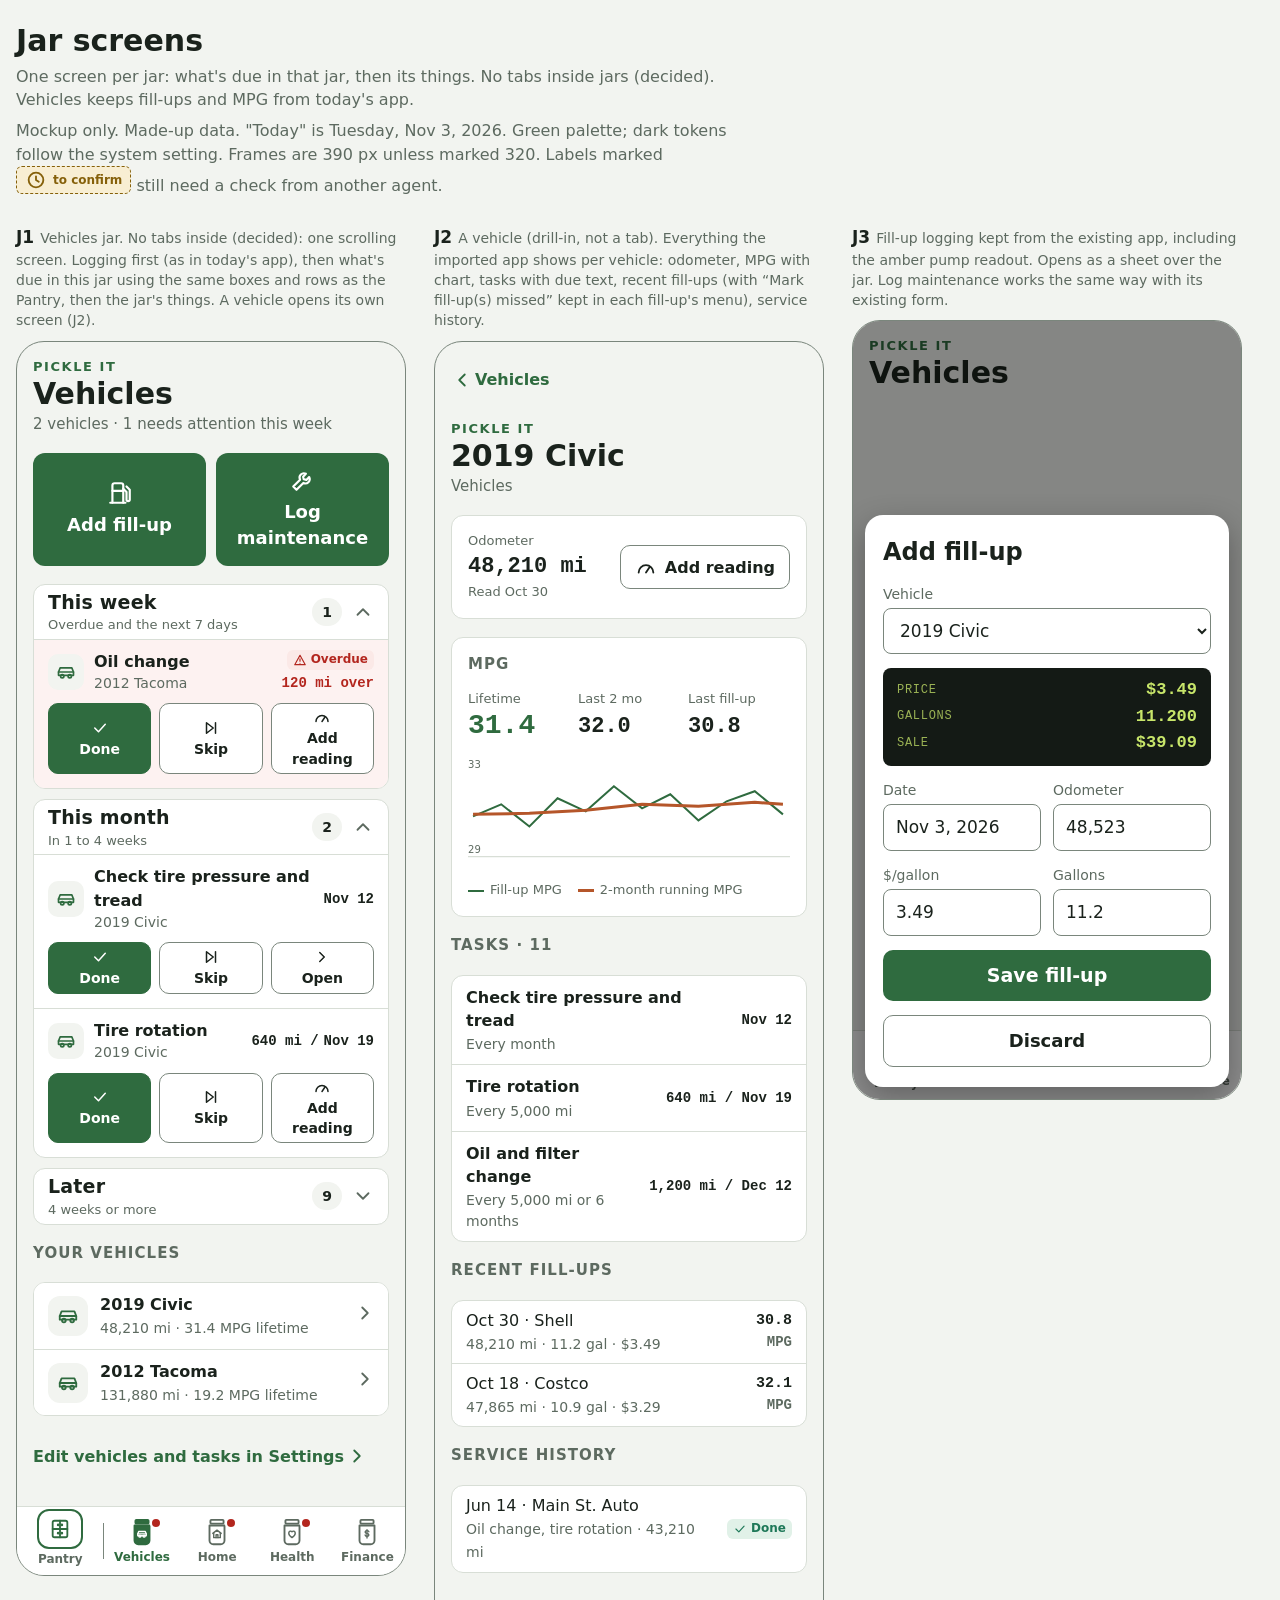
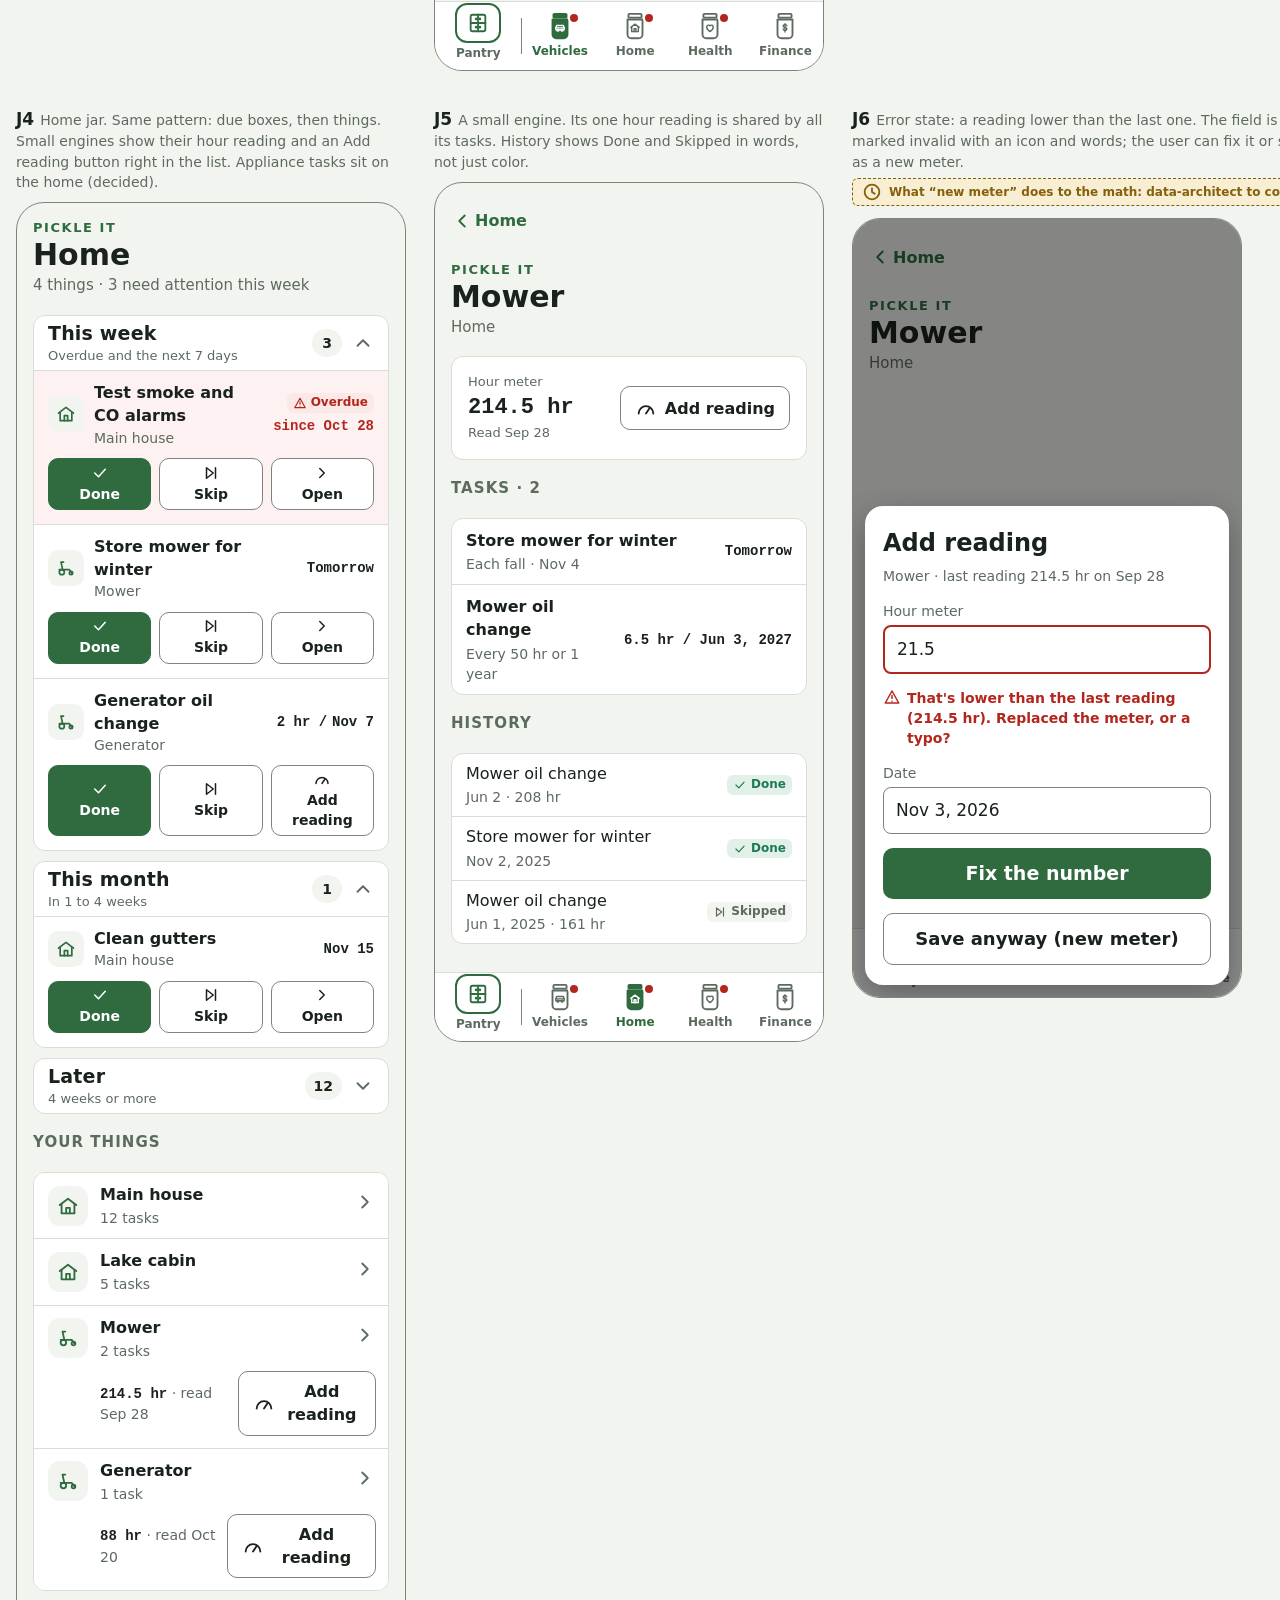
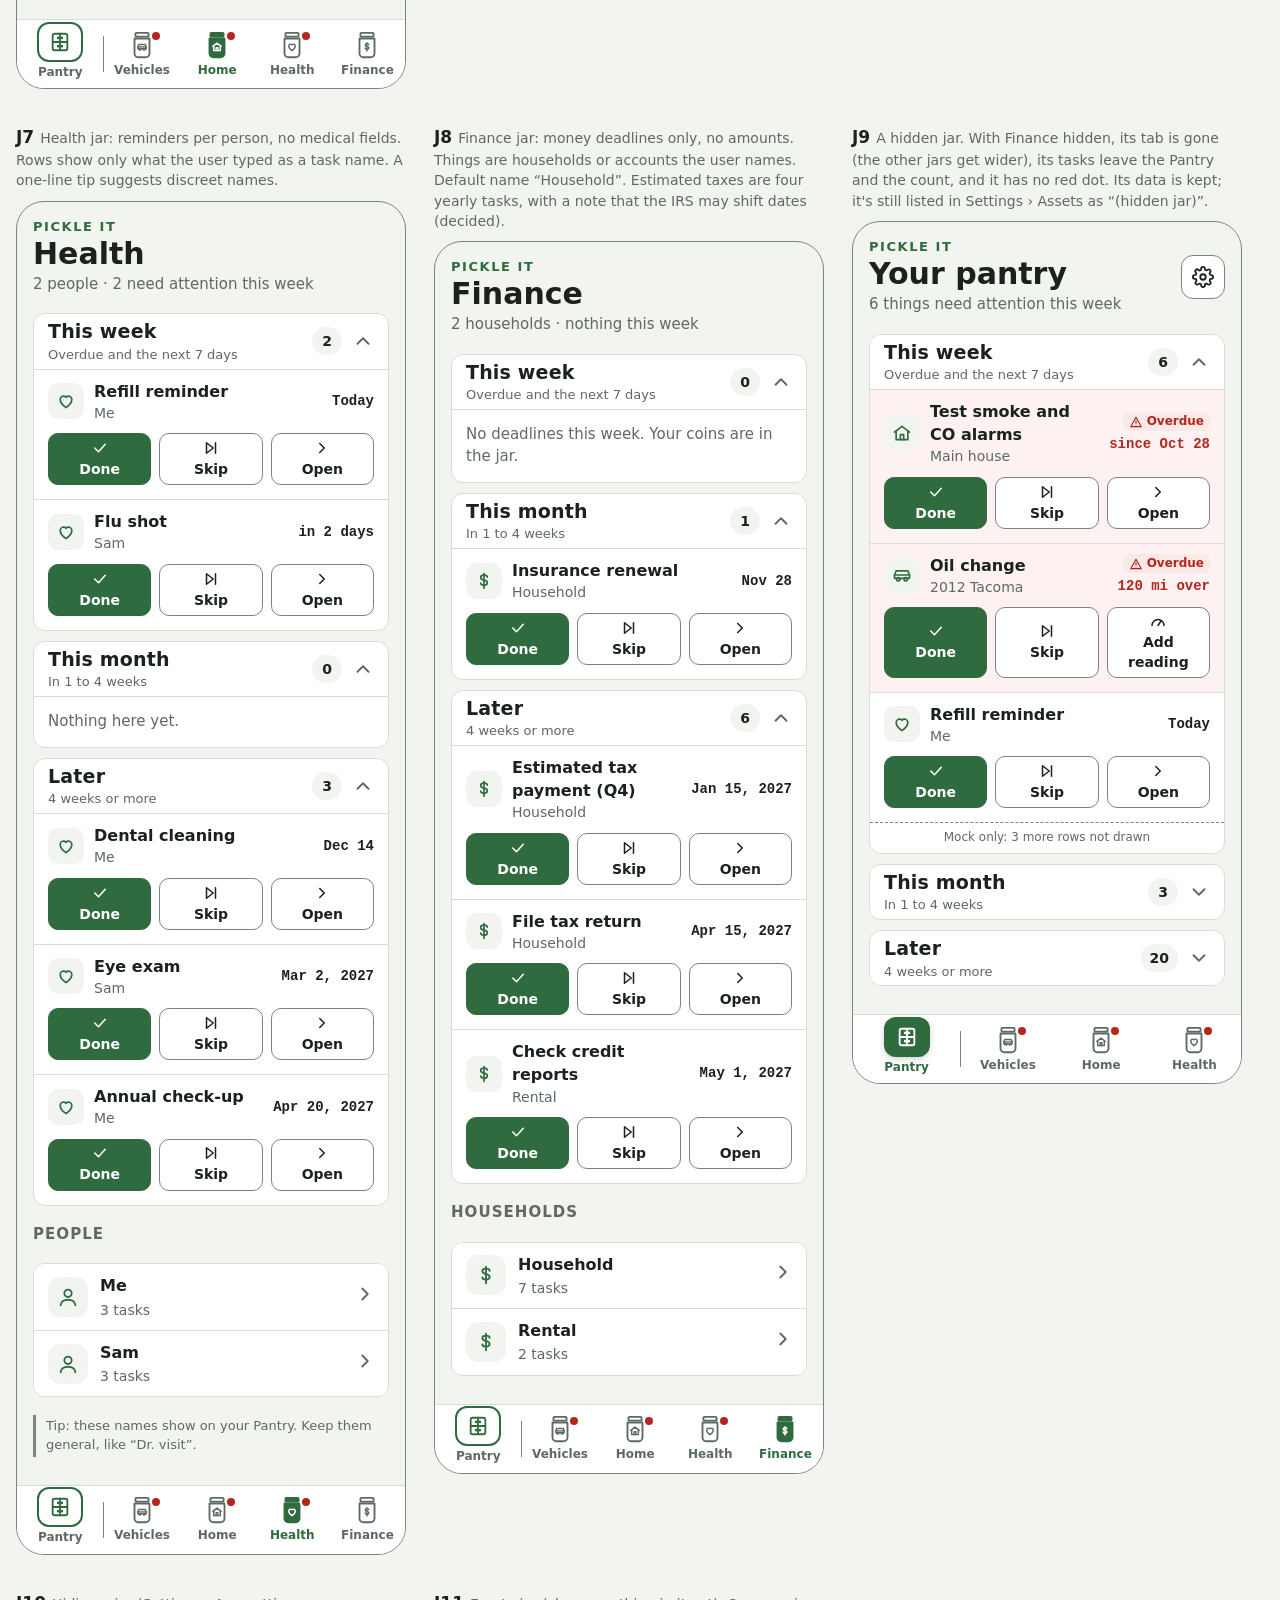
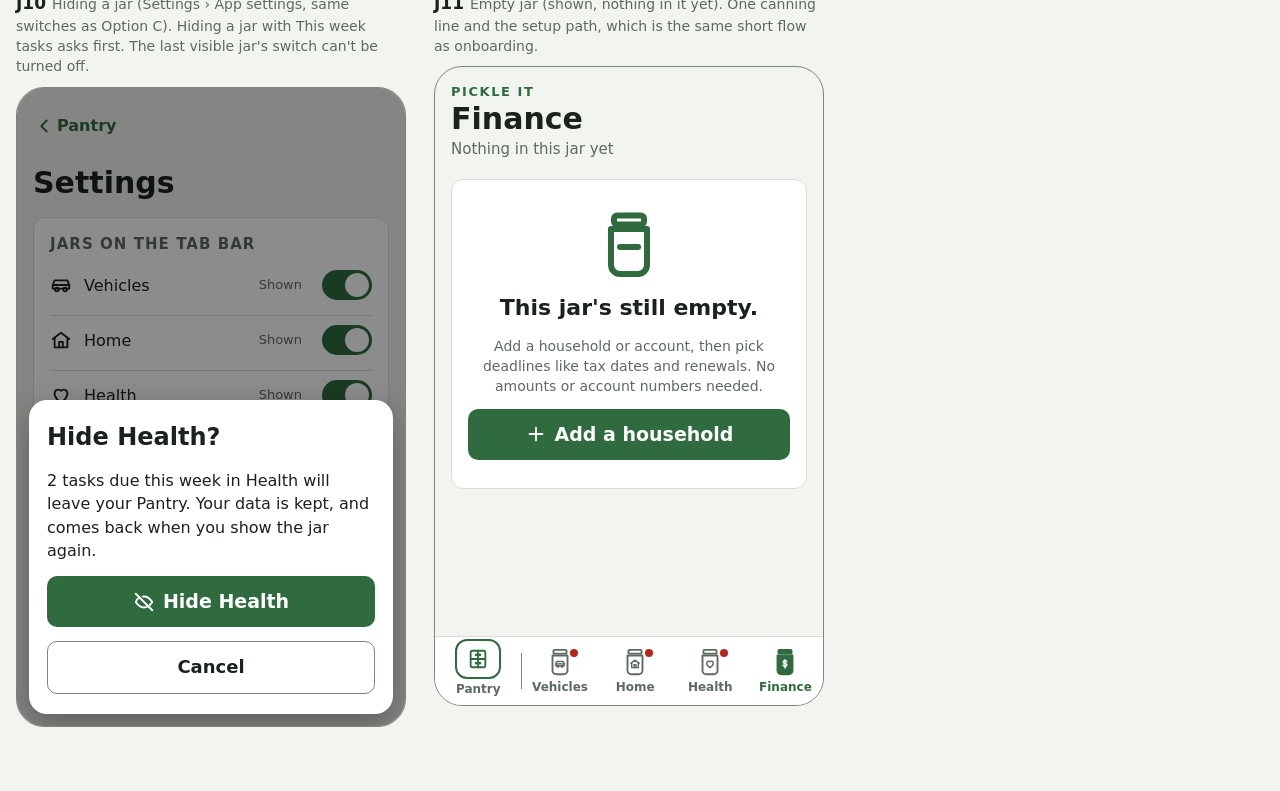
==== commit 13084347: "Mockups: clear decided pending labels, drop old-app copy, add contrast tokens Co-Authored-By: Claude" ====
--- a/docs/design/jars.html
+++ b/docs/design/jars.html
@@ -1,9 +1,9 @@
 <!doctype html><html lang="en"><head><meta charset="utf-8"><meta name="viewport" content="width=device-width,initial-scale=1"><title>Jar screens</title><style>
 :root{--bg:#f2f4f0;--surface:#fff;--ink:#1a221c;--muted:#5d6a60;--line:#d8ded6;--accent:#2f6b3f;--accent-ink:#fff;--display-fg:#c8e66a;
---ok:#1f7a5a;--ok-bg:#e1f1e8;--wait:#85600a;--wait-bg:#f8eed3;--err:#b3261e;--err-bg:#fbe9e7;--err-ink:#fff;--line-strong:#7a867c;
+--ok:#1e7858;--ok-bg:#e1f1e8;--wait:#85600a;--wait-bg:#f8eed3;--err:#b3261e;--err-bg:#fbe9e7;--err-ink:#fff;--line-strong:#7a867c;
 --font-display:"Avenir Next Condensed","Bahnschrift SemiCondensed","Bahnschrift","Roboto Condensed","sans-serif-condensed","Arial Narrow",system-ui,sans-serif;
 --font-body:system-ui,-apple-system,"Segoe UI",Roboto,"Helvetica Neue",Arial,sans-serif;--font-num:ui-monospace,"SF Mono",Menlo,Consolas,"Roboto Mono",monospace;color-scheme:light}
-/* Dark tokens included so the mock respects system dark mode. --err-ink and --line-strong are PROPOSED new tokens (see settings-options.md). */
+/* Dark tokens included so the mock respects system dark mode. --err-ink, --line-strong and the darker light --ok are decided (decisions.md, 2026-11-03; values from docs/reviews/contrast-2026-11-03.md). */
 @media (prefers-color-scheme:dark){:root{--bg:#0f140f;--surface:#182019;--ink:#e5ece5;--muted:#9aaa9c;--line:#2a362c;--accent:#7cc48d;--accent-ink:#0c140e;
 --ok:#86d6b0;--ok-bg:#163126;--wait:#f0c46a;--wait-bg:#382b0e;--err:#ff8a80;--err-bg:#3b1714;--err-ink:#1a0b0a;--line-strong:#6f7f72;color-scheme:dark}}
 *,*::before,*::after{box-sizing:border-box}
@@ -235,4 +235,4 @@
 .linkbtn{background:none;border:0;color:var(--accent);font:inherit;font-weight:600;min-height:44px;padding:0 4px;cursor:pointer;justify-self:center;text-decoration:underline}
 .sumrow{display:flex;justify-content:space-between;gap:12px;min-height:48px;align-items:center;border-top:1px solid var(--line);padding:0 14px}.sumrow:first-child{border-top:0}
 .sumrow span{color:var(--muted);font-size:15px}
-</style></head><body><svg width="0" height="0" style="position:absolute" aria-hidden="true" focusable="false"><symbol id="i-car" viewBox="0 0 24 24"><path d="M3 16v-4l2-5h14l2 5v4z"/><circle cx="7.5" cy="17" r="2"/><circle cx="16.5" cy="17" r="2"/><path d="M3 12h18"/></symbol><symbol id="i-home" viewBox="0 0 24 24"><path d="M3 11l9-7 9 7"/><path d="M5 10v10h14V10"/><path d="M10 20v-6h4v6"/></symbol><symbol id="i-heart" viewBox="0 0 24 24"><path d="M12 20s-7-4.5-7-10a4 4 0 0 1 7-2.5A4 4 0 0 1 19 10c0 5.5-7 10-7 10z"/></symbol><symbol id="i-dollar" viewBox="0 0 24 24"><path d="M12 3v18"/><path d="M16 7.5C16 6 14.2 5 12 5s-4 1-4 2.75S9.8 10.5 12 11s4 1.25 4 3.25S14.2 17 12 17s-4-1-4-2.5"/></symbol><symbol id="i-gear" viewBox="0 0 24 24"><circle cx="12" cy="12" r="3"/><path d="M19.4 15a1.65 1.65 0 0 0 .33 1.82l.06.06a2 2 0 1 1-2.83 2.83l-.06-.06a1.65 1.65 0 0 0-1.82-.33 1.65 1.65 0 0 0-1 1.51V21a2 2 0 1 1-4 0v-.09A1.65 1.65 0 0 0 9 19.4a1.65 1.65 0 0 0-1.82.33l-.06.06a2 2 0 1 1-2.83-2.83l.06-.06A1.65 1.65 0 0 0 4.68 15a1.65 1.65 0 0 0-1.51-1H3a2 2 0 1 1 0-4h.09A1.65 1.65 0 0 0 4.6 9a1.65 1.65 0 0 0-.33-1.82l-.06-.06a2 2 0 1 1 2.83-2.83l.06.06A1.65 1.65 0 0 0 9 4.68a1.65 1.65 0 0 0 1-1.51V3a2 2 0 1 1 4 0v.09a1.65 1.65 0 0 0 1 1.51 1.65 1.65 0 0 0 1.82-.33l.06-.06a2 2 0 1 1 2.83 2.83l-.06.06A1.65 1.65 0 0 0 19.4 9a1.65 1.65 0 0 0 1.51 1H21a2 2 0 1 1 0 4h-.09a1.65 1.65 0 0 0-1.51 1z"/></symbol><symbol id="i-cabinet" viewBox="0 0 24 24"><rect x="4" y="3" width="16" height="18" rx="2"/><path d="M12 3v18M4 12h16"/><path d="M10 7.5h0M14 7.5h0M10 16.5h0M14 16.5h0" stroke-width="3"/></symbol><symbol id="i-engine" viewBox="0 0 24 24"><circle cx="7" cy="17" r="3"/><circle cx="18" cy="18" r="2"/><path d="M4 14h12l3 4"/><path d="M8 14l-2-9h3"/></symbol><symbol id="i-person" viewBox="0 0 24 24"><circle cx="12" cy="8" r="4"/><path d="M4 21c0-4 4-6 8-6s8 2 8 6"/></symbol><symbol id="i-check" viewBox="0 0 24 24"><path d="M5 12l5 5 9-10"/></symbol><symbol id="i-skip" viewBox="0 0 24 24"><path d="M6 5l9 7-9 7z"/><path d="M18 5v14"/></symbol><symbol id="i-gauge" viewBox="0 0 24 24"><path d="M4 18a8 8 0 1 1 16 0"/><path d="M12 18l4-6"/></symbol><symbol id="i-plus" viewBox="0 0 24 24"><path d="M12 5v14M5 12h14"/></symbol><symbol id="i-chevr" viewBox="0 0 24 24"><path d="M9 6l6 6-6 6"/></symbol><symbol id="i-chevd" viewBox="0 0 24 24"><path d="M6 9l6 6 6-6"/></symbol><symbol id="i-back" viewBox="0 0 24 24"><path d="M15 6l-6 6 6 6"/></symbol><symbol id="i-alert" viewBox="0 0 24 24"><path d="M12 4l9 16H3z"/><path d="M12 10v4M12 17.5v.01"/></symbol><symbol id="i-clock" viewBox="0 0 24 24"><circle cx="12" cy="12" r="8"/><path d="M12 8v4l3 2"/></symbol><symbol id="i-fuel" viewBox="0 0 24 24"><path d="M5 21V5a2 2 0 0 1 2-2h6a2 2 0 0 1 2 2v16"/><path d="M3 21h14"/><path d="M5 10h10"/><path d="M15 8l3 3v7a1.5 1.5 0 0 0 3 0v-9l-3-3"/></symbol><symbol id="i-wrench" viewBox="0 0 24 24"><path d="M14.7 6.3a4 4 0 0 0-5.4 5.4L3 18l3 3 6.3-6.3a4 4 0 0 0 5.4-5.4l-2.6 2.6-2.4-.6-.6-2.4z"/></symbol><symbol id="i-upload" viewBox="0 0 24 24"><path d="M12 15V4M7 9l5-5 5 5"/><path d="M4 15v4a1 1 0 0 0 1 1h14a1 1 0 0 0 1-1v-4"/></symbol><symbol id="i-share" viewBox="0 0 24 24"><path d="M12 3v12M8 7l4-4 4 4"/><path d="M6 11H5a1 1 0 0 0-1 1v8a1 1 0 0 0 1 1h14a1 1 0 0 0 1-1v-8a1 1 0 0 0-1-1h-1"/></symbol><symbol id="i-info" viewBox="0 0 24 24"><circle cx="12" cy="12" r="9"/><path d="M12 11v6M12 7.5v.01"/></symbol><symbol id="i-copy" viewBox="0 0 24 24"><rect x="8" y="8" width="12" height="12" rx="2"/><path d="M16 8V5a1 1 0 0 0-1-1H5a1 1 0 0 0-1 1v10a1 1 0 0 0 1 1h3"/></symbol><symbol id="i-jar" viewBox="0 0 24 24"><rect x="7" y="2.5" width="10" height="3" rx="1"/><path d="M6 7h12v12a3 3 0 0 1-3 3H9a3 3 0 0 1-3-3z"/><path d="M9 13h6"/></symbol><symbol id="i-history" viewBox="0 0 24 24"><path d="M3 12a9 9 0 1 0 3-6.7L3 8"/><path d="M3 3v5h5"/><path d="M12 7v5l3 2"/></symbol><symbol id="i-x" viewBox="0 0 24 24"><path d="M6 6l12 12M18 6L6 18"/></symbol><symbol id="i-search" viewBox="0 0 24 24"><circle cx="11" cy="11" r="6"/><path d="M20 20l-4.5-4.5"/></symbol><symbol id="i-eyeoff" viewBox="0 0 24 24"><path d="M3 3l18 18"/><path d="M10.6 6.1A9.8 9.8 0 0 1 12 6c5 0 9 6 9 6a16 16 0 0 1-2.7 3.3M6.2 7.6C4.2 9.1 3 12 3 12s4 6 9 6a8.6 8.6 0 0 0 3.6-.8"/></symbol></svg><main class="page"><header><h1>Jar screens</h1><p>One screen per jar: what's due in that jar, then its things. No tabs inside jars (decided). Vehicles keeps fill-ups and MPG from today's app.</p><p>Mockup only. Made-up data. "Today" is Tuesday, Nov 3, 2026. Green palette; dark tokens follow the system setting. Frames are 390 px unless marked 320. Labels marked <span class="pend"><svg class="ic" viewBox="0 0 24 24" aria-hidden="true"><use href="#i-clock"/></svg>pending owner decision</span> use the recommended answer to an open question.</p></header><div class="frames"><figure><figcaption><b>J1</b>Vehicles jar. No tabs inside (decided): one scrolling screen. Logging first (as in today's app), then what's due in this jar using the same boxes and rows as the Pantry, then the jar's things. A vehicle opens its own screen (J2).</figcaption><div class="phone tall"><div class="scr"><div><p class="eyebrow">PICKLE IT</p><h1>Vehicles</h1><p class="sub">2 vehicles · 1 needs attention this week</p></div><div class="bigbtns"><button class="bigbtn" type="button"><svg class="ic" viewBox="0 0 24 24" aria-hidden="true"><use href="#i-fuel"/></svg>Add fill-up</button><button class="bigbtn" type="button"><svg class="ic" viewBox="0 0 24 24" aria-hidden="true"><use href="#i-wrench"/></svg>Log maintenance</button></div><div class="boxes"><details class="box" open><summary><span class="t"><h2 id="h76">This week</h2><span class="rng">Overdue and the next 7 days</span></span><span class="cnt" aria-label="1 task">1</span><svg class="ic chev" viewBox="0 0 24 24" aria-hidden="true"><use href="#i-chevd"/></svg></summary><ul class="dl"><li class="dr over"><button class="drb" type="button" aria-expanded="false" aria-controls="a67"><span class="ji"><svg class="ic" viewBox="0 0 24 24" aria-hidden="true"><use href="#i-car"/></svg></span><span class="tx"><b>Oil change</b><small>2012 Tacoma<span class="vh">, Vehicles</span></small></span><span class="w"><span class="badge err"><svg class="ic" viewBox="0 0 24 24" aria-hidden="true"><use href="#i-alert"/></svg>Overdue</span><span aria-hidden="true"><i>120 mi over</i></span><span class="vh">Overdue, 120 miles over</span></span></button><div class="acts" id="a67" role="group" aria-label="Oil change, 2012 Tacoma" hidden><button class="act pri" type="button"><svg class="ic" viewBox="0 0 24 24" aria-hidden="true"><use href="#i-check"/></svg>Done</button><button class="act" type="button"><svg class="ic" viewBox="0 0 24 24" aria-hidden="true"><use href="#i-skip"/></svg>Skip<span class="vh"> this time</span></button><button class="act" type="button"><svg class="ic" viewBox="0 0 24 24" aria-hidden="true"><use href="#i-gauge"/></svg>Add reading</button></div></li></ul></details><details class="box" open><summary><span class="t"><h2 id="h77">This month</h2><span class="rng">In 1 to 4 weeks</span></span><span class="cnt" aria-label="2 tasks">2</span><svg class="ic chev" viewBox="0 0 24 24" aria-hidden="true"><use href="#i-chevd"/></svg></summary><ul class="dl"><li class="dr"><button class="drb" type="button" aria-expanded="false" aria-controls="a68"><span class="ji"><svg class="ic" viewBox="0 0 24 24" aria-hidden="true"><use href="#i-car"/></svg></span><span class="tx"><b>Check tire pressure and tread</b><small>2019 Civic<span class="vh">, Vehicles</span></small></span><span class="w"><span aria-hidden="true"><i>Nov 12</i></span><span class="vh">Due November 12</span></span></button><div class="acts" id="a68" role="group" aria-label="Check tire pressure and tread, 2019 Civic" hidden><button class="act pri" type="button"><svg class="ic" viewBox="0 0 24 24" aria-hidden="true"><use href="#i-check"/></svg>Done</button><button class="act" type="button"><svg class="ic" viewBox="0 0 24 24" aria-hidden="true"><use href="#i-skip"/></svg>Skip<span class="vh"> this time</span></button><button class="act" type="button"><svg class="ic" viewBox="0 0 24 24" aria-hidden="true"><use href="#i-chevr"/></svg>Open</button></div></li><li class="dr"><button class="drb" type="button" aria-expanded="false" aria-controls="a74"><span class="ji"><svg class="ic" viewBox="0 0 24 24" aria-hidden="true"><use href="#i-car"/></svg></span><span class="tx"><b>Tire rotation</b><small>2019 Civic<span class="vh">, Vehicles</span></small></span><span class="w"><span aria-hidden="true"><i>640 mi /</i><i>Nov 19</i></span><span class="vh">640 miles left, estimated November 19</span></span></button><div class="acts" id="a74" role="group" aria-label="Tire rotation, 2019 Civic" hidden><button class="act pri" type="button"><svg class="ic" viewBox="0 0 24 24" aria-hidden="true"><use href="#i-check"/></svg>Done</button><button class="act" type="button"><svg class="ic" viewBox="0 0 24 24" aria-hidden="true"><use href="#i-skip"/></svg>Skip<span class="vh"> this time</span></button><button class="act" type="button"><svg class="ic" viewBox="0 0 24 24" aria-hidden="true"><use href="#i-gauge"/></svg>Add reading</button></div></li></ul></details><details class="box"><summary><span class="t"><h2 id="h78">Later</h2><span class="rng">4 weeks or more</span></span><span class="cnt" aria-label="9 tasks">9</span><svg class="ic chev" viewBox="0 0 24 24" aria-hidden="true"><use href="#i-chevd"/></svg></summary><p class="none">Nothing here yet.</p></details></div><h2>Your vehicles</h2><div class="list"><div class="thg"><a class="arow" href="#"><span class="av"><svg class="ic" viewBox="0 0 24 24" aria-hidden="true"><use href="#i-car"/></svg></span><span class="nm">2019 Civic</span><span class="ch"><svg class="ic" viewBox="0 0 24 24" aria-hidden="true"><use href="#i-chevr"/></svg></span><span class="mt">48,210 mi · 31.4 MPG lifetime</span></a></div><div class="thg"><a class="arow" href="#"><span class="av"><svg class="ic" viewBox="0 0 24 24" aria-hidden="true"><use href="#i-car"/></svg></span><span class="nm">2012 Tacoma</span><span class="ch"><svg class="ic" viewBox="0 0 24 24" aria-hidden="true"><use href="#i-chevr"/></svg></span><span class="mt">131,880 mi · 19.2 MPG lifetime</span></a></div></div><div style="display:grid;gap:4px"><a class="back" href="#">Edit vehicles and tasks in Settings<svg class="ic" viewBox="0 0 24 24" aria-hidden="true"><use href="#i-chevr"/></svg></a><span class="pend"><svg class="ic" viewBox="0 0 24 24" aria-hidden="true"><use href="#i-clock"/></svg>Link from a jar into Settings: new, needs a decision</span></div></div><nav class="tb" aria-label="Pantry and jars"><div class="tb-in"><a class="pan" href="#"><span class="pansq"><svg class="ic" viewBox="0 0 24 24" aria-hidden="true"><use href="#i-cabinet"/></svg></span><span>Pantry</span></a><span class="div" aria-hidden="true"></span><a href="#" aria-current="page"><svg class="jar" viewBox="0 0 32 32" aria-hidden="true"><rect class="lid" x="9" y="3" width="14" height="4" rx="1"/><path class="body" d="M8 9h16v16a4 4 0 0 1-4 4h-8a4 4 0 0 1-4-4z"/><use class="in" href="#i-car" x="10" y="12" width="12" height="12" stroke-width="3"/></svg><span>Vehicles</span><i class="dot" aria-hidden="true"></i><span class="vh">, has items due this week</span></a><a href="#"><svg class="jar" viewBox="0 0 32 32" aria-hidden="true"><rect class="lid" x="9" y="3" width="14" height="4" rx="1"/><path class="body" d="M8 9h16v16a4 4 0 0 1-4 4h-8a4 4 0 0 1-4-4z"/><use class="in" href="#i-home" x="10" y="12" width="12" height="12" stroke-width="3"/></svg><span>Home</span><i class="dot" aria-hidden="true"></i><span class="vh">, has items due this week</span></a><a href="#"><svg class="jar" viewBox="0 0 32 32" aria-hidden="true"><rect class="lid" x="9" y="3" width="14" height="4" rx="1"/><path class="body" d="M8 9h16v16a4 4 0 0 1-4 4h-8a4 4 0 0 1-4-4z"/><use class="in" href="#i-heart" x="10" y="12" width="12" height="12" stroke-width="3"/></svg><span>Health</span><i class="dot" aria-hidden="true"></i><span class="vh">, has items due this week</span></a><a href="#"><svg class="jar" viewBox="0 0 32 32" aria-hidden="true"><rect class="lid" x="9" y="3" width="14" height="4" rx="1"/><path class="body" d="M8 9h16v16a4 4 0 0 1-4 4h-8a4 4 0 0 1-4-4z"/><use class="in" href="#i-dollar" x="10" y="12" width="12" height="12" stroke-width="3"/></svg><span>Finance</span></a></div></nav></div></figure><figure><figcaption><b>J2</b>A vehicle (drill-in, not a tab). Everything the imported app shows per vehicle: odometer, MPG with chart, tasks with due text, recent fill-ups (with “Mark fill-up(s) missed” kept in each fill-up's menu), service history.</figcaption><div class="phone tall"><div class="scr"><a class="back" href="#"><svg class="ic" viewBox="0 0 24 24" aria-hidden="true"><use href="#i-back"/></svg>Vehicles</a><div><p class="eyebrow">PICKLE IT</p><h1>2019 Civic</h1><p class="sub">Vehicles</p></div><section class="card"><div class="reading"><div><div class="k">Odometer</div><div class="v">48,210 mi</div><div class="k">Read Oct 30</div></div><button class="btn2 small" type="button"><svg class="ic" viewBox="0 0 24 24" aria-hidden="true"><use href="#i-gauge"/></svg>Add reading</button></div></section><section class="card"><h2>MPG</h2><div class="stats"><div class="stat main"><span class="k">Lifetime</span><span class="v">31.4</span></div><div class="stat"><span class="k">Last 2 mo</span><span class="v">32.0</span></div><div class="stat"><span class="k">Last fill-up</span><span class="v">30.8</span></div></div><div class="chart"><svg viewBox="0 0 320 110" role="img" aria-label="MPG per fill-up for the last 12 fill-ups, between 29.6 and 33.1. Running 2-month MPG near 32."><line x1="0" y1="100" x2="320" y2="100" stroke="var(--line)"/><polyline fill="none" stroke="var(--accent)" stroke-width="2" points="5,60 33,48 61,70 89,42 117,55 145,30 173,52 201,38 229,64 257,45 285,35 313,58"/><polyline fill="none" stroke="var(--run)" stroke-width="3" points="5,58 61,57 117,54 173,48 229,50 285,46 313,48"/><text x="0" y="12" font-size="10" fill="var(--muted)">33</text><text x="0" y="96" font-size="10" fill="var(--muted)">29</text></svg></div><div class="legend"><span><i></i>Fill-up MPG</span><span><i class="run"></i>2-month running MPG</span></div></section><h2>Tasks · 11</h2><div class="list"><a class="trow" href="#"><span class="nm">Check tire pressure and tread</span><span class="sc">Every month</span><span class="due">Nov 12</span></a><a class="trow" href="#"><span class="nm">Tire rotation</span><span class="sc">Every 5,000 mi</span><span class="due"><span aria-hidden="true">640 mi / Nov 19</span><span class="vh">640 miles left, estimated November 19</span></span></a><a class="trow" href="#"><span class="nm">Oil and filter change</span><span class="sc">Every 5,000 mi or 6 months</span><span class="due"><span aria-hidden="true">1,200 mi / Dec 12</span><span class="vh">1,200 miles left, estimated December 12</span></span></a></div><h2>Recent fill-ups</h2><div class="list"><div class="lrow"><span>Oct 30 · Shell<br><small>48,210 mi · 11.2 gal · $3.49</small></span><span class="num">30.8<br><small>MPG</small></span></div><div class="lrow"><span>Oct 18 · Costco<br><small>47,865 mi · 10.9 gal · $3.29</small></span><span class="num">32.1<br><small>MPG</small></span></div></div><h2>Service history</h2><div class="list"><div class="lrow"><span>Jun 14 · Main St. Auto<br><small>Oil change, tire rotation · 43,210 mi</small></span><span class="badge ok"><svg class="ic" viewBox="0 0 24 24" aria-hidden="true"><use href="#i-check"/></svg>Done</span></div></div></div><nav class="tb" aria-label="Pantry and jars"><div class="tb-in"><a class="pan" href="#"><span class="pansq"><svg class="ic" viewBox="0 0 24 24" aria-hidden="true"><use href="#i-cabinet"/></svg></span><span>Pantry</span></a><span class="div" aria-hidden="true"></span><a href="#" aria-current="page"><svg class="jar" viewBox="0 0 32 32" aria-hidden="true"><rect class="lid" x="9" y="3" width="14" height="4" rx="1"/><path class="body" d="M8 9h16v16a4 4 0 0 1-4 4h-8a4 4 0 0 1-4-4z"/><use class="in" href="#i-car" x="10" y="12" width="12" height="12" stroke-width="3"/></svg><span>Vehicles</span><i class="dot" aria-hidden="true"></i><span class="vh">, has items due this week</span></a><a href="#"><svg class="jar" viewBox="0 0 32 32" aria-hidden="true"><rect class="lid" x="9" y="3" width="14" height="4" rx="1"/><path class="body" d="M8 9h16v16a4 4 0 0 1-4 4h-8a4 4 0 0 1-4-4z"/><use class="in" href="#i-home" x="10" y="12" width="12" height="12" stroke-width="3"/></svg><span>Home</span><i class="dot" aria-hidden="true"></i><span class="vh">, has items due this week</span></a><a href="#"><svg class="jar" viewBox="0 0 32 32" aria-hidden="true"><rect class="lid" x="9" y="3" width="14" height="4" rx="1"/><path class="body" d="M8 9h16v16a4 4 0 0 1-4 4h-8a4 4 0 0 1-4-4z"/><use class="in" href="#i-heart" x="10" y="12" width="12" height="12" stroke-width="3"/></svg><span>Health</span><i class="dot" aria-hidden="true"></i><span class="vh">, has items due this week</span></a><a href="#"><svg class="jar" viewBox="0 0 32 32" aria-hidden="true"><rect class="lid" x="9" y="3" width="14" height="4" rx="1"/><path class="body" d="M8 9h16v16a4 4 0 0 1-4 4h-8a4 4 0 0 1-4-4z"/><use class="in" href="#i-dollar" x="10" y="12" width="12" height="12" stroke-width="3"/></svg><span>Finance</span></a></div></nav></div></figure><figure><figcaption><b>J3</b>Fill-up logging kept from the existing app, including the amber pump readout. Opens as a sheet over the jar. Log maintenance works the same way with its existing form.</figcaption><div class="phone tall"><div class="scr"><div><p class="eyebrow">PICKLE IT</p><h1>Vehicles</h1><p class="sub"></p></div></div><nav class="tb" aria-label="Pantry and jars"><div class="tb-in"><a class="pan" href="#"><span class="pansq"><svg class="ic" viewBox="0 0 24 24" aria-hidden="true"><use href="#i-cabinet"/></svg></span><span>Pantry</span></a><span class="div" aria-hidden="true"></span><a href="#" aria-current="page"><svg class="jar" viewBox="0 0 32 32" aria-hidden="true"><rect class="lid" x="9" y="3" width="14" height="4" rx="1"/><path class="body" d="M8 9h16v16a4 4 0 0 1-4 4h-8a4 4 0 0 1-4-4z"/><use class="in" href="#i-car" x="10" y="12" width="12" height="12" stroke-width="3"/></svg><span>Vehicles</span><i class="dot" aria-hidden="true"></i><span class="vh">, has items due this week</span></a><a href="#"><svg class="jar" viewBox="0 0 32 32" aria-hidden="true"><rect class="lid" x="9" y="3" width="14" height="4" rx="1"/><path class="body" d="M8 9h16v16a4 4 0 0 1-4 4h-8a4 4 0 0 1-4-4z"/><use class="in" href="#i-home" x="10" y="12" width="12" height="12" stroke-width="3"/></svg><span>Home</span><i class="dot" aria-hidden="true"></i><span class="vh">, has items due this week</span></a><a href="#"><svg class="jar" viewBox="0 0 32 32" aria-hidden="true"><rect class="lid" x="9" y="3" width="14" height="4" rx="1"/><path class="body" d="M8 9h16v16a4 4 0 0 1-4 4h-8a4 4 0 0 1-4-4z"/><use class="in" href="#i-heart" x="10" y="12" width="12" height="12" stroke-width="3"/></svg><span>Health</span><i class="dot" aria-hidden="true"></i><span class="vh">, has items due this week</span></a><a href="#"><svg class="jar" viewBox="0 0 32 32" aria-hidden="true"><rect class="lid" x="9" y="3" width="14" height="4" rx="1"/><path class="body" d="M8 9h16v16a4 4 0 0 1-4 4h-8a4 4 0 0 1-4-4z"/><use class="in" href="#i-dollar" x="10" y="12" width="12" height="12" stroke-width="3"/></svg><span>Finance</span></a></div></nav><div class="ov"><div class="dlg" role="dialog" aria-modal="true" aria-labelledby="fd1"><h2 id="fd1">Add fill-up</h2><label>Vehicle<select><option>2019 Civic</option></select></label><div class="display" aria-label="Pump readout"><span>Price</span><span>$3.49</span><span>Gallons</span><span>11.200</span><span>Sale</span><span>$39.09</span></div><div class="grid2"><label>Date<input type="text" value="Nov 3, 2026"></label><label>Odometer<input type="text" value="48,523"></label></div><div class="grid2"><label>$/gallon<input type="text" value="3.49"></label><label>Gallons<input type="text" value="11.2"></label></div><button class="save" type="button">Save fill-up</button><button class="btn2" type="button">Discard</button></div></div></div></figure><figure><figcaption><b>J4</b>Home jar. Same pattern: due boxes, then things. Small engines show their hour reading and an Add reading button right in the list. Appliance tasks sit on the home.<br><span class="pend"><svg class="ic" viewBox="0 0 24 24" aria-hidden="true"><use href="#i-clock"/></svg>Appliance tasks sit on the home (D12): pending owner decision</span></figcaption><div class="phone tall"><div class="scr"><div><p class="eyebrow">PICKLE IT</p><h1>Home</h1><p class="sub">4 things · 3 need attention this week</p></div><div class="boxes"><details class="box" open><summary><span class="t"><h2 id="h97">This week</h2><span class="rng">Overdue and the next 7 days</span></span><span class="cnt" aria-label="3 tasks">3</span><svg class="ic chev" viewBox="0 0 24 24" aria-hidden="true"><use href="#i-chevd"/></svg></summary><ul class="dl"><li class="dr over"><button class="drb" type="button" aria-expanded="false" aria-controls="a79"><span class="ji"><svg class="ic" viewBox="0 0 24 24" aria-hidden="true"><use href="#i-home"/></svg></span><span class="tx"><b>Test smoke and CO alarms</b><small>Main house<span class="vh">, Home</span></small></span><span class="w"><span class="badge err"><svg class="ic" viewBox="0 0 24 24" aria-hidden="true"><use href="#i-alert"/></svg>Overdue</span><span aria-hidden="true"><i>since Oct 28</i></span><span class="vh">Overdue since October 28</span></span></button><div class="acts" id="a79" role="group" aria-label="Test smoke and CO alarms, Main house" hidden><button class="act pri" type="button"><svg class="ic" viewBox="0 0 24 24" aria-hidden="true"><use href="#i-check"/></svg>Done</button><button class="act" type="button"><svg class="ic" viewBox="0 0 24 24" aria-hidden="true"><use href="#i-skip"/></svg>Skip<span class="vh"> this time</span></button><button class="act" type="button"><svg class="ic" viewBox="0 0 24 24" aria-hidden="true"><use href="#i-chevr"/></svg>Open</button></div></li><li class="dr"><button class="drb" type="button" aria-expanded="false" aria-controls="a88"><span class="ji"><svg class="ic" viewBox="0 0 24 24" aria-hidden="true"><use href="#i-engine"/></svg></span><span class="tx"><b>Store mower for winter</b><small>Mower<span class="vh">, Home</span></small></span><span class="w"><span aria-hidden="true"><i>Tomorrow</i></span><span class="vh">Due tomorrow</span></span></button><div class="acts" id="a88" role="group" aria-label="Store mower for winter, Mower" hidden><button class="act pri" type="button"><svg class="ic" viewBox="0 0 24 24" aria-hidden="true"><use href="#i-check"/></svg>Done</button><button class="act" type="button"><svg class="ic" viewBox="0 0 24 24" aria-hidden="true"><use href="#i-skip"/></svg>Skip<span class="vh"> this time</span></button><button class="act" type="button"><svg class="ic" viewBox="0 0 24 24" aria-hidden="true"><use href="#i-chevr"/></svg>Open</button></div></li><li class="dr"><button class="drb" type="button" aria-expanded="false" aria-controls="a96"><span class="ji"><svg class="ic" viewBox="0 0 24 24" aria-hidden="true"><use href="#i-engine"/></svg></span><span class="tx"><b>Generator oil change</b><small>Generator<span class="vh">, Home</span></small></span><span class="w"><span aria-hidden="true"><i>2 hr /</i><i>Nov 7</i></span><span class="vh">2 hours left, estimated November 7</span></span></button><div class="acts" id="a96" role="group" aria-label="Generator oil change, Generator" hidden><button class="act pri" type="button"><svg class="ic" viewBox="0 0 24 24" aria-hidden="true"><use href="#i-check"/></svg>Done</button><button class="act" type="button"><svg class="ic" viewBox="0 0 24 24" aria-hidden="true"><use href="#i-skip"/></svg>Skip<span class="vh"> this time</span></button><button class="act" type="button"><svg class="ic" viewBox="0 0 24 24" aria-hidden="true"><use href="#i-gauge"/></svg>Add reading</button></div></li></ul></details><details class="box" open><summary><span class="t"><h2 id="h102">This month</h2><span class="rng">In 1 to 4 weeks</span></span><span class="cnt" aria-label="1 task">1</span><svg class="ic chev" viewBox="0 0 24 24" aria-hidden="true"><use href="#i-chevd"/></svg></summary><ul class="dl"><li class="dr"><button class="drb" type="button" aria-expanded="false" aria-controls="a99"><span class="ji"><svg class="ic" viewBox="0 0 24 24" aria-hidden="true"><use href="#i-home"/></svg></span><span class="tx"><b>Clean gutters</b><small>Main house<span class="vh">, Home</span></small></span><span class="w"><span aria-hidden="true"><i>Nov 15</i></span><span class="vh">Due November 15</span></span></button><div class="acts" id="a99" role="group" aria-label="Clean gutters, Main house" hidden><button class="act pri" type="button"><svg class="ic" viewBox="0 0 24 24" aria-hidden="true"><use href="#i-check"/></svg>Done</button><button class="act" type="button"><svg class="ic" viewBox="0 0 24 24" aria-hidden="true"><use href="#i-skip"/></svg>Skip<span class="vh"> this time</span></button><button class="act" type="button"><svg class="ic" viewBox="0 0 24 24" aria-hidden="true"><use href="#i-chevr"/></svg>Open</button></div></li></ul></details><details class="box"><summary><span class="t"><h2 id="h103">Later</h2><span class="rng">4 weeks or more</span></span><span class="cnt" aria-label="12 tasks">12</span><svg class="ic chev" viewBox="0 0 24 24" aria-hidden="true"><use href="#i-chevd"/></svg></summary><p class="none">Nothing here yet.</p></details></div><h2>Your things</h2><div class="list"><div class="thg"><a class="arow" href="#"><span class="av"><svg class="ic" viewBox="0 0 24 24" aria-hidden="true"><use href="#i-home"/></svg></span><span class="nm">Main house</span><span class="ch"><svg class="ic" viewBox="0 0 24 24" aria-hidden="true"><use href="#i-chevr"/></svg></span><span class="mt">12 tasks</span></a></div><div class="thg"><a class="arow" href="#"><span class="av"><svg class="ic" viewBox="0 0 24 24" aria-hidden="true"><use href="#i-home"/></svg></span><span class="nm">Lake cabin</span><span class="ch"><svg class="ic" viewBox="0 0 24 24" aria-hidden="true"><use href="#i-chevr"/></svg></span><span class="mt">5 tasks</span></a></div><div class="thg"><a class="arow" href="#"><span class="av"><svg class="ic" viewBox="0 0 24 24" aria-hidden="true"><use href="#i-engine"/></svg></span><span class="nm">Mower</span><span class="ch"><svg class="ic" viewBox="0 0 24 24" aria-hidden="true"><use href="#i-chevr"/></svg></span><span class="mt">2 tasks</span></a><div class="rd"><span><b>214.5 hr</b> · read Sep 28</span><button class="btn2 small" type="button"><svg class="ic" viewBox="0 0 24 24" aria-hidden="true"><use href="#i-gauge"/></svg>Add reading<span class="vh"> for Mower</span></button></div></div><div class="thg"><a class="arow" href="#"><span class="av"><svg class="ic" viewBox="0 0 24 24" aria-hidden="true"><use href="#i-engine"/></svg></span><span class="nm">Generator</span><span class="ch"><svg class="ic" viewBox="0 0 24 24" aria-hidden="true"><use href="#i-chevr"/></svg></span><span class="mt">1 task</span></a><div class="rd"><span><b>88 hr</b> · read Oct 20</span><button class="btn2 small" type="button"><svg class="ic" viewBox="0 0 24 24" aria-hidden="true"><use href="#i-gauge"/></svg>Add reading<span class="vh"> for Generator</span></button></div></div></div></div><nav class="tb" aria-label="Pantry and jars"><div class="tb-in"><a class="pan" href="#"><span class="pansq"><svg class="ic" viewBox="0 0 24 24" aria-hidden="true"><use href="#i-cabinet"/></svg></span><span>Pantry</span></a><span class="div" aria-hidden="true"></span><a href="#"><svg class="jar" viewBox="0 0 32 32" aria-hidden="true"><rect class="lid" x="9" y="3" width="14" height="4" rx="1"/><path class="body" d="M8 9h16v16a4 4 0 0 1-4 4h-8a4 4 0 0 1-4-4z"/><use class="in" href="#i-car" x="10" y="12" width="12" height="12" stroke-width="3"/></svg><span>Vehicles</span><i class="dot" aria-hidden="true"></i><span class="vh">, has items due this week</span></a><a href="#" aria-current="page"><svg class="jar" viewBox="0 0 32 32" aria-hidden="true"><rect class="lid" x="9" y="3" width="14" height="4" rx="1"/><path class="body" d="M8 9h16v16a4 4 0 0 1-4 4h-8a4 4 0 0 1-4-4z"/><use class="in" href="#i-home" x="10" y="12" width="12" height="12" stroke-width="3"/></svg><span>Home</span><i class="dot" aria-hidden="true"></i><span class="vh">, has items due this week</span></a><a href="#"><svg class="jar" viewBox="0 0 32 32" aria-hidden="true"><rect class="lid" x="9" y="3" width="14" height="4" rx="1"/><path class="body" d="M8 9h16v16a4 4 0 0 1-4 4h-8a4 4 0 0 1-4-4z"/><use class="in" href="#i-heart" x="10" y="12" width="12" height="12" stroke-width="3"/></svg><span>Health</span><i class="dot" aria-hidden="true"></i><span class="vh">, has items due this week</span></a><a href="#"><svg class="jar" viewBox="0 0 32 32" aria-hidden="true"><rect class="lid" x="9" y="3" width="14" height="4" rx="1"/><path class="body" d="M8 9h16v16a4 4 0 0 1-4 4h-8a4 4 0 0 1-4-4z"/><use class="in" href="#i-dollar" x="10" y="12" width="12" height="12" stroke-width="3"/></svg><span>Finance</span></a></div></nav></div></figure><figure><figcaption><b>J5</b>A small engine. Its one hour reading is shared by all its tasks. History shows Done and Skipped in words, not just color.</figcaption><div class="phone tall"><div class="scr"><a class="back" href="#"><svg class="ic" viewBox="0 0 24 24" aria-hidden="true"><use href="#i-back"/></svg>Home</a><div><p class="eyebrow">PICKLE IT</p><h1>Mower</h1><p class="sub">Home</p></div><section class="card"><div class="reading"><div><div class="k">Hour meter</div><div class="v">214.5 hr</div><div class="k">Read Sep 28</div></div><button class="btn2 small" type="button"><svg class="ic" viewBox="0 0 24 24" aria-hidden="true"><use href="#i-gauge"/></svg>Add reading</button></div></section><h2>Tasks · 2</h2><div class="list"><a class="trow" href="#"><span class="nm">Store mower for winter</span><span class="sc">Each fall · Nov 4</span><span class="due">Tomorrow</span></a><a class="trow" href="#"><span class="nm">Mower oil change</span><span class="sc">Every 50 hr or 1 year</span><span class="due"><span aria-hidden="true">6.5 hr / Jun 3, 2027</span><span class="vh">6.5 hours left, estimated June 3, 2027</span></span></a></div><h2>History</h2><div class="list"><div class="lrow"><span>Mower oil change<br><small>Jun 2 · 208 hr</small></span><span class="badge ok"><svg class="ic" viewBox="0 0 24 24" aria-hidden="true"><use href="#i-check"/></svg>Done</span></div><div class="lrow"><span>Store mower for winter<br><small>Nov 2, 2025</small></span><span class="badge ok"><svg class="ic" viewBox="0 0 24 24" aria-hidden="true"><use href="#i-check"/></svg>Done</span></div><div class="lrow"><span>Mower oil change<br><small>Jun 1, 2025 · 161 hr</small></span><span class="badge mut"><svg class="ic" viewBox="0 0 24 24" aria-hidden="true"><use href="#i-skip"/></svg>Skipped</span></div></div></div><nav class="tb" aria-label="Pantry and jars"><div class="tb-in"><a class="pan" href="#"><span class="pansq"><svg class="ic" viewBox="0 0 24 24" aria-hidden="true"><use href="#i-cabinet"/></svg></span><span>Pantry</span></a><span class="div" aria-hidden="true"></span><a href="#"><svg class="jar" viewBox="0 0 32 32" aria-hidden="true"><rect class="lid" x="9" y="3" width="14" height="4" rx="1"/><path class="body" d="M8 9h16v16a4 4 0 0 1-4 4h-8a4 4 0 0 1-4-4z"/><use class="in" href="#i-car" x="10" y="12" width="12" height="12" stroke-width="3"/></svg><span>Vehicles</span><i class="dot" aria-hidden="true"></i><span class="vh">, has items due this week</span></a><a href="#" aria-current="page"><svg class="jar" viewBox="0 0 32 32" aria-hidden="true"><rect class="lid" x="9" y="3" width="14" height="4" rx="1"/><path class="body" d="M8 9h16v16a4 4 0 0 1-4 4h-8a4 4 0 0 1-4-4z"/><use class="in" href="#i-home" x="10" y="12" width="12" height="12" stroke-width="3"/></svg><span>Home</span><i class="dot" aria-hidden="true"></i><span class="vh">, has items due this week</span></a><a href="#"><svg class="jar" viewBox="0 0 32 32" aria-hidden="true"><rect class="lid" x="9" y="3" width="14" height="4" rx="1"/><path class="body" d="M8 9h16v16a4 4 0 0 1-4 4h-8a4 4 0 0 1-4-4z"/><use class="in" href="#i-heart" x="10" y="12" width="12" height="12" stroke-width="3"/></svg><span>Health</span><i class="dot" aria-hidden="true"></i><span class="vh">, has items due this week</span></a><a href="#"><svg class="jar" viewBox="0 0 32 32" aria-hidden="true"><rect class="lid" x="9" y="3" width="14" height="4" rx="1"/><path class="body" d="M8 9h16v16a4 4 0 0 1-4 4h-8a4 4 0 0 1-4-4z"/><use class="in" href="#i-dollar" x="10" y="12" width="12" height="12" stroke-width="3"/></svg><span>Finance</span></a></div></nav></div></figure><figure><figcaption><b>J6</b>Error state: a reading lower than the last one. The field is marked invalid with an icon and words; the user can fix it or save it as a new meter.<br><span class="pend"><svg class="ic" viewBox="0 0 24 24" aria-hidden="true"><use href="#i-clock"/></svg>What “new meter” does to the math: data-architect to confirm</span></figcaption><div class="phone tall"><div class="scr"><a class="back" href="#"><svg class="ic" viewBox="0 0 24 24" aria-hidden="true"><use href="#i-back"/></svg>Home</a><div><p class="eyebrow">PICKLE IT</p><h1>Mower</h1><p class="sub">Home</p></div></div><nav class="tb" aria-label="Pantry and jars"><div class="tb-in"><a class="pan" href="#"><span class="pansq"><svg class="ic" viewBox="0 0 24 24" aria-hidden="true"><use href="#i-cabinet"/></svg></span><span>Pantry</span></a><span class="div" aria-hidden="true"></span><a href="#"><svg class="jar" viewBox="0 0 32 32" aria-hidden="true"><rect class="lid" x="9" y="3" width="14" height="4" rx="1"/><path class="body" d="M8 9h16v16a4 4 0 0 1-4 4h-8a4 4 0 0 1-4-4z"/><use class="in" href="#i-car" x="10" y="12" width="12" height="12" stroke-width="3"/></svg><span>Vehicles</span><i class="dot" aria-hidden="true"></i><span class="vh">, has items due this week</span></a><a href="#" aria-current="page"><svg class="jar" viewBox="0 0 32 32" aria-hidden="true"><rect class="lid" x="9" y="3" width="14" height="4" rx="1"/><path class="body" d="M8 9h16v16a4 4 0 0 1-4 4h-8a4 4 0 0 1-4-4z"/><use class="in" href="#i-home" x="10" y="12" width="12" height="12" stroke-width="3"/></svg><span>Home</span><i class="dot" aria-hidden="true"></i><span class="vh">, has items due this week</span></a><a href="#"><svg class="jar" viewBox="0 0 32 32" aria-hidden="true"><rect class="lid" x="9" y="3" width="14" height="4" rx="1"/><path class="body" d="M8 9h16v16a4 4 0 0 1-4 4h-8a4 4 0 0 1-4-4z"/><use class="in" href="#i-heart" x="10" y="12" width="12" height="12" stroke-width="3"/></svg><span>Health</span><i class="dot" aria-hidden="true"></i><span class="vh">, has items due this week</span></a><a href="#"><svg class="jar" viewBox="0 0 32 32" aria-hidden="true"><rect class="lid" x="9" y="3" width="14" height="4" rx="1"/><path class="body" d="M8 9h16v16a4 4 0 0 1-4 4h-8a4 4 0 0 1-4-4z"/><use class="in" href="#i-dollar" x="10" y="12" width="12" height="12" stroke-width="3"/></svg><span>Finance</span></a></div></nav><div class="ov"><div class="dlg" role="dialog" aria-modal="true" aria-labelledby="rd1"><h2 id="rd1">Add reading</h2><p class="hint" style="margin-top:-8px">Mower · last reading 214.5 hr on Sep 28</p><label>Hour meter<input type="text" inputmode="decimal" value="21.5" aria-invalid="true" aria-describedby="rde"></label><p class="field-err" id="rde"><svg class="ic" viewBox="0 0 24 24" aria-hidden="true"><use href="#i-alert"/></svg><span>That's lower than the last reading (214.5 hr). Replaced the meter, or a typo?</span></p><label>Date<input type="text" value="Nov 3, 2026"></label><button class="save" type="button">Fix the number</button><button class="btn2" type="button">Save anyway (new meter)</button></div></div></div></figure><figure><figcaption><b>J7</b>Health jar: reminders per person, no medical fields. Rows show only what the user typed as a task name. A one-line tip suggests discreet names.</figcaption><div class="phone tall"><div class="scr"><div><p class="eyebrow">PICKLE IT</p><h1>Health</h1><p class="sub">2 people · 2 need attention this week</p></div><div class="boxes"><details class="box" open><summary><span class="t"><h2 id="h123">This week</h2><span class="rng">Overdue and the next 7 days</span></span><span class="cnt" aria-label="2 tasks">2</span><svg class="ic chev" viewBox="0 0 24 24" aria-hidden="true"><use href="#i-chevd"/></svg></summary><ul class="dl"><li class="dr"><button class="drb" type="button" aria-expanded="false" aria-controls="a113"><span class="ji"><svg class="ic" viewBox="0 0 24 24" aria-hidden="true"><use href="#i-heart"/></svg></span><span class="tx"><b>Refill reminder</b><small>Me<span class="vh">, Health</span></small></span><span class="w"><span aria-hidden="true"><i>Today</i></span><span class="vh">Due today</span></span></button><div class="acts" id="a113" role="group" aria-label="Refill reminder, Me" hidden><button class="act pri" type="button"><svg class="ic" viewBox="0 0 24 24" aria-hidden="true"><use href="#i-check"/></svg>Done</button><button class="act" type="button"><svg class="ic" viewBox="0 0 24 24" aria-hidden="true"><use href="#i-skip"/></svg>Skip<span class="vh"> this time</span></button><button class="act" type="button"><svg class="ic" viewBox="0 0 24 24" aria-hidden="true"><use href="#i-chevr"/></svg>Open</button></div></li><li class="dr"><button class="drb" type="button" aria-expanded="false" aria-controls="a121"><span class="ji"><svg class="ic" viewBox="0 0 24 24" aria-hidden="true"><use href="#i-heart"/></svg></span><span class="tx"><b>Flu shot</b><small>Sam<span class="vh">, Health</span></small></span><span class="w"><span aria-hidden="true"><i>in 2 days</i></span><span class="vh">Due in 2 days, Thursday November 5</span></span></button><div class="acts" id="a121" role="group" aria-label="Flu shot, Sam" hidden><button class="act pri" type="button"><svg class="ic" viewBox="0 0 24 24" aria-hidden="true"><use href="#i-check"/></svg>Done</button><button class="act" type="button"><svg class="ic" viewBox="0 0 24 24" aria-hidden="true"><use href="#i-skip"/></svg>Skip<span class="vh"> this time</span></button><button class="act" type="button"><svg class="ic" viewBox="0 0 24 24" aria-hidden="true"><use href="#i-chevr"/></svg>Open</button></div></li></ul></details><details class="box" open><summary><span class="t"><h2 id="h124">This month</h2><span class="rng">In 1 to 4 weeks</span></span><span class="cnt" aria-label="0 tasks">0</span><svg class="ic chev" viewBox="0 0 24 24" aria-hidden="true"><use href="#i-chevd"/></svg></summary><p class="none">Nothing here yet.</p></details><details class="box" open><summary><span class="t"><h2 id="h125">Later</h2><span class="rng">4 weeks or more</span></span><span class="cnt" aria-label="3 tasks">3</span><svg class="ic chev" viewBox="0 0 24 24" aria-hidden="true"><use href="#i-chevd"/></svg></summary><ul class="dl"><li class="dr"><button class="drb" type="button" aria-expanded="false" aria-controls="a105"><span class="ji"><svg class="ic" viewBox="0 0 24 24" aria-hidden="true"><use href="#i-heart"/></svg></span><span class="tx"><b>Dental cleaning</b><small>Me<span class="vh">, Health</span></small></span><span class="w"><span aria-hidden="true"><i>Dec 14</i></span><span class="vh">Due December 14</span></span></button><div class="acts" id="a105" role="group" aria-label="Dental cleaning, Me" hidden><button class="act pri" type="button"><svg class="ic" viewBox="0 0 24 24" aria-hidden="true"><use href="#i-check"/></svg>Done</button><button class="act" type="button"><svg class="ic" viewBox="0 0 24 24" aria-hidden="true"><use href="#i-skip"/></svg>Skip<span class="vh"> this time</span></button><button class="act" type="button"><svg class="ic" viewBox="0 0 24 24" aria-hidden="true"><use href="#i-chevr"/></svg>Open</button></div></li><li class="dr"><button class="drb" type="button" aria-expanded="false" aria-controls="a109"><span class="ji"><svg class="ic" viewBox="0 0 24 24" aria-hidden="true"><use href="#i-heart"/></svg></span><span class="tx"><b>Eye exam</b><small>Sam<span class="vh">, Health</span></small></span><span class="w"><span aria-hidden="true"><i>Mar 2, 2027</i></span><span class="vh">Due March 2, 2027</span></span></button><div class="acts" id="a109" role="group" aria-label="Eye exam, Sam" hidden><button class="act pri" type="button"><svg class="ic" viewBox="0 0 24 24" aria-hidden="true"><use href="#i-check"/></svg>Done</button><button class="act" type="button"><svg class="ic" viewBox="0 0 24 24" aria-hidden="true"><use href="#i-skip"/></svg>Skip<span class="vh"> this time</span></button><button class="act" type="button"><svg class="ic" viewBox="0 0 24 24" aria-hidden="true"><use href="#i-chevr"/></svg>Open</button></div></li><li class="dr"><button class="drb" type="button" aria-expanded="false" aria-controls="a110"><span class="ji"><svg class="ic" viewBox="0 0 24 24" aria-hidden="true"><use href="#i-heart"/></svg></span><span class="tx"><b>Annual check-up</b><small>Me<span class="vh">, Health</span></small></span><span class="w"><span aria-hidden="true"><i>Apr 20, 2027</i></span><span class="vh">Due April 20, 2027</span></span></button><div class="acts" id="a110" role="group" aria-label="Annual check-up, Me" hidden><button class="act pri" type="button"><svg class="ic" viewBox="0 0 24 24" aria-hidden="true"><use href="#i-check"/></svg>Done</button><button class="act" type="button"><svg class="ic" viewBox="0 0 24 24" aria-hidden="true"><use href="#i-skip"/></svg>Skip<span class="vh"> this time</span></button><button class="act" type="button"><svg class="ic" viewBox="0 0 24 24" aria-hidden="true"><use href="#i-chevr"/></svg>Open</button></div></li></ul></details></div><h2>People</h2><div class="list"><div class="thg"><a class="arow" href="#"><span class="av"><svg class="ic" viewBox="0 0 24 24" aria-hidden="true"><use href="#i-person"/></svg></span><span class="nm">Me</span><span class="ch"><svg class="ic" viewBox="0 0 24 24" aria-hidden="true"><use href="#i-chevr"/></svg></span><span class="mt">3 tasks</span></a></div><div class="thg"><a class="arow" href="#"><span class="av"><svg class="ic" viewBox="0 0 24 24" aria-hidden="true"><use href="#i-person"/></svg></span><span class="nm">Sam</span><span class="ch"><svg class="ic" viewBox="0 0 24 24" aria-hidden="true"><use href="#i-chevr"/></svg></span><span class="mt">3 tasks</span></a></div></div><p class="note">Tip: these names show on your Pantry. Keep them general, like “Dr. visit”.</p></div><nav class="tb" aria-label="Pantry and jars"><div class="tb-in"><a class="pan" href="#"><span class="pansq"><svg class="ic" viewBox="0 0 24 24" aria-hidden="true"><use href="#i-cabinet"/></svg></span><span>Pantry</span></a><span class="div" aria-hidden="true"></span><a href="#"><svg class="jar" viewBox="0 0 32 32" aria-hidden="true"><rect class="lid" x="9" y="3" width="14" height="4" rx="1"/><path class="body" d="M8 9h16v16a4 4 0 0 1-4 4h-8a4 4 0 0 1-4-4z"/><use class="in" href="#i-car" x="10" y="12" width="12" height="12" stroke-width="3"/></svg><span>Vehicles</span><i class="dot" aria-hidden="true"></i><span class="vh">, has items due this week</span></a><a href="#"><svg class="jar" viewBox="0 0 32 32" aria-hidden="true"><rect class="lid" x="9" y="3" width="14" height="4" rx="1"/><path class="body" d="M8 9h16v16a4 4 0 0 1-4 4h-8a4 4 0 0 1-4-4z"/><use class="in" href="#i-home" x="10" y="12" width="12" height="12" stroke-width="3"/></svg><span>Home</span><i class="dot" aria-hidden="true"></i><span class="vh">, has items due this week</span></a><a href="#" aria-current="page"><svg class="jar" viewBox="0 0 32 32" aria-hidden="true"><rect class="lid" x="9" y="3" width="14" height="4" rx="1"/><path class="body" d="M8 9h16v16a4 4 0 0 1-4 4h-8a4 4 0 0 1-4-4z"/><use class="in" href="#i-heart" x="10" y="12" width="12" height="12" stroke-width="3"/></svg><span>Health</span><i class="dot" aria-hidden="true"></i><span class="vh">, has items due this week</span></a><a href="#"><svg class="jar" viewBox="0 0 32 32" aria-hidden="true"><rect class="lid" x="9" y="3" width="14" height="4" rx="1"/><path class="body" d="M8 9h16v16a4 4 0 0 1-4 4h-8a4 4 0 0 1-4-4z"/><use class="in" href="#i-dollar" x="10" y="12" width="12" height="12" stroke-width="3"/></svg><span>Finance</span></a></div></nav></div></figure><figure><figcaption><b>J8</b>Finance jar: money deadlines only, no amounts. Things are households or accounts the user names.<br><span class="pend"><svg class="ic" viewBox="0 0 24 24" aria-hidden="true"><use href="#i-clock"/></svg>Finance things are named households (D13): pending owner decision</span><br><span class="pend"><svg class="ic" viewBox="0 0 24 24" aria-hidden="true"><use href="#i-clock"/></svg>Estimated taxes as four yearly tasks: pending owner decision</span></figcaption><div class="phone tall"><div class="scr"><div><p class="eyebrow">PICKLE IT</p><h1>Finance</h1><p class="sub">2 households · nothing this week</p></div><div class="boxes"><details class="box" open><summary><span class="t"><h2 id="h133">This week</h2><span class="rng">Overdue and the next 7 days</span></span><span class="cnt" aria-label="0 tasks">0</span><svg class="ic chev" viewBox="0 0 24 24" aria-hidden="true"><use href="#i-chevd"/></svg></summary><p class="none">No deadlines this week. Your coins are in the jar.</p></details><details class="box" open><summary><span class="t"><h2 id="h138">This month</h2><span class="rng">In 1 to 4 weeks</span></span><span class="cnt" aria-label="1 task">1</span><svg class="ic chev" viewBox="0 0 24 24" aria-hidden="true"><use href="#i-chevd"/></svg></summary><ul class="dl"><li class="dr"><button class="drb" type="button" aria-expanded="false" aria-controls="a137"><span class="ji"><svg class="ic" viewBox="0 0 24 24" aria-hidden="true"><use href="#i-dollar"/></svg></span><span class="tx"><b>Insurance renewal</b><small>Household<span class="vh">, Finance</span></small></span><span class="w"><span aria-hidden="true"><i>Nov 28</i></span><span class="vh">Due November 28</span></span></button><div class="acts" id="a137" role="group" aria-label="Insurance renewal, Household" hidden><button class="act pri" type="button"><svg class="ic" viewBox="0 0 24 24" aria-hidden="true"><use href="#i-check"/></svg>Done</button><button class="act" type="button"><svg class="ic" viewBox="0 0 24 24" aria-hidden="true"><use href="#i-skip"/></svg>Skip<span class="vh"> this time</span></button><button class="act" type="button"><svg class="ic" viewBox="0 0 24 24" aria-hidden="true"><use href="#i-chevr"/></svg>Open</button></div></li></ul></details><details class="box" open><summary><span class="t"><h2 id="h139">Later</h2><span class="rng">4 weeks or more</span></span><span class="cnt" aria-label="6 tasks">6</span><svg class="ic chev" viewBox="0 0 24 24" aria-hidden="true"><use href="#i-chevd"/></svg></summary><ul class="dl"><li class="dr"><button class="drb" type="button" aria-expanded="false" aria-controls="a129"><span class="ji"><svg class="ic" viewBox="0 0 24 24" aria-hidden="true"><use href="#i-dollar"/></svg></span><span class="tx"><b>Estimated tax payment (Q4)</b><small>Household<span class="vh">, Finance</span></small></span><span class="w"><span aria-hidden="true"><i>Jan 15, 2027</i></span><span class="vh">Due January 15, 2027</span></span></button><div class="acts" id="a129" role="group" aria-label="Estimated tax payment (Q4), Household" hidden><button class="act pri" type="button"><svg class="ic" viewBox="0 0 24 24" aria-hidden="true"><use href="#i-check"/></svg>Done</button><button class="act" type="button"><svg class="ic" viewBox="0 0 24 24" aria-hidden="true"><use href="#i-skip"/></svg>Skip<span class="vh"> this time</span></button><button class="act" type="button"><svg class="ic" viewBox="0 0 24 24" aria-hidden="true"><use href="#i-chevr"/></svg>Open</button></div></li><li class="dr"><button class="drb" type="button" aria-expanded="false" aria-controls="a131"><span class="ji"><svg class="ic" viewBox="0 0 24 24" aria-hidden="true"><use href="#i-dollar"/></svg></span><span class="tx"><b>File tax return</b><small>Household<span class="vh">, Finance</span></small></span><span class="w"><span aria-hidden="true"><i>Apr 15, 2027</i></span><span class="vh">Due April 15, 2027</span></span></button><div class="acts" id="a131" role="group" aria-label="File tax return, Household" hidden><button class="act pri" type="button"><svg class="ic" viewBox="0 0 24 24" aria-hidden="true"><use href="#i-check"/></svg>Done</button><button class="act" type="button"><svg class="ic" viewBox="0 0 24 24" aria-hidden="true"><use href="#i-skip"/></svg>Skip<span class="vh"> this time</span></button><button class="act" type="button"><svg class="ic" viewBox="0 0 24 24" aria-hidden="true"><use href="#i-chevr"/></svg>Open</button></div></li><li class="dr"><button class="drb" type="button" aria-expanded="false" aria-controls="a132"><span class="ji"><svg class="ic" viewBox="0 0 24 24" aria-hidden="true"><use href="#i-dollar"/></svg></span><span class="tx"><b>Check credit reports</b><small>Rental<span class="vh">, Finance</span></small></span><span class="w"><span aria-hidden="true"><i>May 1, 2027</i></span><span class="vh">Due May 1, 2027</span></span></button><div class="acts" id="a132" role="group" aria-label="Check credit reports, Rental" hidden><button class="act pri" type="button"><svg class="ic" viewBox="0 0 24 24" aria-hidden="true"><use href="#i-check"/></svg>Done</button><button class="act" type="button"><svg class="ic" viewBox="0 0 24 24" aria-hidden="true"><use href="#i-skip"/></svg>Skip<span class="vh"> this time</span></button><button class="act" type="button"><svg class="ic" viewBox="0 0 24 24" aria-hidden="true"><use href="#i-chevr"/></svg>Open</button></div></li></ul></details></div><h2>Households</h2><div class="list"><div class="thg"><a class="arow" href="#"><span class="av"><svg class="ic" viewBox="0 0 24 24" aria-hidden="true"><use href="#i-dollar"/></svg></span><span class="nm">Household</span><span class="ch"><svg class="ic" viewBox="0 0 24 24" aria-hidden="true"><use href="#i-chevr"/></svg></span><span class="mt">7 tasks</span></a></div><div class="thg"><a class="arow" href="#"><span class="av"><svg class="ic" viewBox="0 0 24 24" aria-hidden="true"><use href="#i-dollar"/></svg></span><span class="nm">Rental</span><span class="ch"><svg class="ic" viewBox="0 0 24 24" aria-hidden="true"><use href="#i-chevr"/></svg></span><span class="mt">2 tasks</span></a></div></div></div><nav class="tb" aria-label="Pantry and jars"><div class="tb-in"><a class="pan" href="#"><span class="pansq"><svg class="ic" viewBox="0 0 24 24" aria-hidden="true"><use href="#i-cabinet"/></svg></span><span>Pantry</span></a><span class="div" aria-hidden="true"></span><a href="#"><svg class="jar" viewBox="0 0 32 32" aria-hidden="true"><rect class="lid" x="9" y="3" width="14" height="4" rx="1"/><path class="body" d="M8 9h16v16a4 4 0 0 1-4 4h-8a4 4 0 0 1-4-4z"/><use class="in" href="#i-car" x="10" y="12" width="12" height="12" stroke-width="3"/></svg><span>Vehicles</span><i class="dot" aria-hidden="true"></i><span class="vh">, has items due this week</span></a><a href="#"><svg class="jar" viewBox="0 0 32 32" aria-hidden="true"><rect class="lid" x="9" y="3" width="14" height="4" rx="1"/><path class="body" d="M8 9h16v16a4 4 0 0 1-4 4h-8a4 4 0 0 1-4-4z"/><use class="in" href="#i-home" x="10" y="12" width="12" height="12" stroke-width="3"/></svg><span>Home</span><i class="dot" aria-hidden="true"></i><span class="vh">, has items due this week</span></a><a href="#"><svg class="jar" viewBox="0 0 32 32" aria-hidden="true"><rect class="lid" x="9" y="3" width="14" height="4" rx="1"/><path class="body" d="M8 9h16v16a4 4 0 0 1-4 4h-8a4 4 0 0 1-4-4z"/><use class="in" href="#i-heart" x="10" y="12" width="12" height="12" stroke-width="3"/></svg><span>Health</span><i class="dot" aria-hidden="true"></i><span class="vh">, has items due this week</span></a><a href="#" aria-current="page"><svg class="jar" viewBox="0 0 32 32" aria-hidden="true"><rect class="lid" x="9" y="3" width="14" height="4" rx="1"/><path class="body" d="M8 9h16v16a4 4 0 0 1-4 4h-8a4 4 0 0 1-4-4z"/><use class="in" href="#i-dollar" x="10" y="12" width="12" height="12" stroke-width="3"/></svg><span>Finance</span></a></div></nav></div></figure><figure><figcaption><b>J9</b>A hidden jar. With Finance hidden, its tab is gone (the other jars get wider), its tasks leave the Pantry and the count, and it has no red dot. Its data is kept; it's still listed in Settings › Assets as “(hidden jar)”.</figcaption><div class="phone "><div class="scr"><div class="row"><div><p class="eyebrow">PICKLE IT</p><h1>Your pantry</h1><p class="sub">6 things need attention this week</p></div><button class="iconbtn" type="button" aria-label="Settings"><svg class="ic" viewBox="0 0 24 24" aria-hidden="true"><use href="#i-gear"/></svg></button></div><div class="boxes"><details class="box" open><summary><span class="t"><h2 id="h146">This week</h2><span class="rng">Overdue and the next 7 days</span></span><span class="cnt" aria-label="6 tasks">6</span><svg class="ic chev" viewBox="0 0 24 24" aria-hidden="true"><use href="#i-chevd"/></svg></summary><ul class="dl"><li class="dr over"><button class="drb" type="button" aria-expanded="false" aria-controls="a140"><span class="ji"><svg class="ic" viewBox="0 0 24 24" aria-hidden="true"><use href="#i-home"/></svg></span><span class="tx"><b>Test smoke and CO alarms</b><small>Main house<span class="vh">, Home</span></small></span><span class="w"><span class="badge err"><svg class="ic" viewBox="0 0 24 24" aria-hidden="true"><use href="#i-alert"/></svg>Overdue</span><span aria-hidden="true"><i>since Oct 28</i></span><span class="vh">Overdue since October 28</span></span></button><div class="acts" id="a140" role="group" aria-label="Test smoke and CO alarms, Main house" hidden><button class="act pri" type="button"><svg class="ic" viewBox="0 0 24 24" aria-hidden="true"><use href="#i-check"/></svg>Done</button><button class="act" type="button"><svg class="ic" viewBox="0 0 24 24" aria-hidden="true"><use href="#i-skip"/></svg>Skip<span class="vh"> this time</span></button><button class="act" type="button"><svg class="ic" viewBox="0 0 24 24" aria-hidden="true"><use href="#i-chevr"/></svg>Open</button></div></li><li class="dr over"><button class="drb" type="button" aria-expanded="false" aria-controls="a141"><span class="ji"><svg class="ic" viewBox="0 0 24 24" aria-hidden="true"><use href="#i-car"/></svg></span><span class="tx"><b>Oil change</b><small>2012 Tacoma<span class="vh">, Vehicles</span></small></span><span class="w"><span class="badge err"><svg class="ic" viewBox="0 0 24 24" aria-hidden="true"><use href="#i-alert"/></svg>Overdue</span><span aria-hidden="true"><i>120 mi over</i></span><span class="vh">Overdue, 120 miles over</span></span></button><div class="acts" id="a141" role="group" aria-label="Oil change, 2012 Tacoma" hidden><button class="act pri" type="button"><svg class="ic" viewBox="0 0 24 24" aria-hidden="true"><use href="#i-check"/></svg>Done</button><button class="act" type="button"><svg class="ic" viewBox="0 0 24 24" aria-hidden="true"><use href="#i-skip"/></svg>Skip<span class="vh"> this time</span></button><button class="act" type="button"><svg class="ic" viewBox="0 0 24 24" aria-hidden="true"><use href="#i-gauge"/></svg>Add reading</button></div></li><li class="dr"><button class="drb" type="button" aria-expanded="false" aria-controls="a142"><span class="ji"><svg class="ic" viewBox="0 0 24 24" aria-hidden="true"><use href="#i-heart"/></svg></span><span class="tx"><b>Refill reminder</b><small>Me<span class="vh">, Health</span></small></span><span class="w"><span aria-hidden="true"><i>Today</i></span><span class="vh">Due today</span></span></button><div class="acts" id="a142" role="group" aria-label="Refill reminder, Me" hidden><button class="act pri" type="button"><svg class="ic" viewBox="0 0 24 24" aria-hidden="true"><use href="#i-check"/></svg>Done</button><button class="act" type="button"><svg class="ic" viewBox="0 0 24 24" aria-hidden="true"><use href="#i-skip"/></svg>Skip<span class="vh"> this time</span></button><button class="act" type="button"><svg class="ic" viewBox="0 0 24 24" aria-hidden="true"><use href="#i-chevr"/></svg>Open</button></div></li><li class="gapm" aria-hidden="true">Mock only: 3 more rows not drawn</li></ul></details><details class="box"><summary><span class="t"><h2 id="h147">This month</h2><span class="rng">In 1 to 4 weeks</span></span><span class="cnt" aria-label="3 tasks">3</span><svg class="ic chev" viewBox="0 0 24 24" aria-hidden="true"><use href="#i-chevd"/></svg></summary><p class="none">Nothing here yet.</p></details><details class="box"><summary><span class="t"><h2 id="h148">Later</h2><span class="rng">4 weeks or more</span></span><span class="cnt" aria-label="20 tasks">20</span><svg class="ic chev" viewBox="0 0 24 24" aria-hidden="true"><use href="#i-chevd"/></svg></summary><p class="none">Nothing here yet.</p></details></div></div><nav class="tb" aria-label="Pantry and jars"><div class="tb-in three"><a class="pan" href="#" aria-current="page"><span class="pansq"><svg class="ic" viewBox="0 0 24 24" aria-hidden="true"><use href="#i-cabinet"/></svg></span><span>Pantry</span></a><span class="div" aria-hidden="true"></span><a href="#"><svg class="jar" viewBox="0 0 32 32" aria-hidden="true"><rect class="lid" x="9" y="3" width="14" height="4" rx="1"/><path class="body" d="M8 9h16v16a4 4 0 0 1-4 4h-8a4 4 0 0 1-4-4z"/><use class="in" href="#i-car" x="10" y="12" width="12" height="12" stroke-width="3"/></svg><span>Vehicles</span><i class="dot" aria-hidden="true"></i><span class="vh">, has items due this week</span></a><a href="#"><svg class="jar" viewBox="0 0 32 32" aria-hidden="true"><rect class="lid" x="9" y="3" width="14" height="4" rx="1"/><path class="body" d="M8 9h16v16a4 4 0 0 1-4 4h-8a4 4 0 0 1-4-4z"/><use class="in" href="#i-home" x="10" y="12" width="12" height="12" stroke-width="3"/></svg><span>Home</span><i class="dot" aria-hidden="true"></i><span class="vh">, has items due this week</span></a><a href="#"><svg class="jar" viewBox="0 0 32 32" aria-hidden="true"><rect class="lid" x="9" y="3" width="14" height="4" rx="1"/><path class="body" d="M8 9h16v16a4 4 0 0 1-4 4h-8a4 4 0 0 1-4-4z"/><use class="in" href="#i-heart" x="10" y="12" width="12" height="12" stroke-width="3"/></svg><span>Health</span><i class="dot" aria-hidden="true"></i><span class="vh">, has items due this week</span></a></div></nav></div></figure><figure><figcaption><b>J10</b>Hiding a jar (Settings › App settings, same switches as Option C). Hiding a jar with This week tasks asks first. The last visible jar's switch can't be turned off.<br><span class="pend"><svg class="ic" viewBox="0 0 24 24" aria-hidden="true"><use href="#i-clock"/></svg>Jar show/hide lives in App settings: pending owner decision</span></figcaption><div class="phone "><div class="scr"><a class="back" href="#"><svg class="ic" viewBox="0 0 24 24" aria-hidden="true"><use href="#i-back"/></svg>Pantry</a><h1>Settings</h1><section class="card" style="gap:6px"><h2>Jars on the tab bar</h2><div class="toggle"><button type="button" role="switch" aria-checked="true"><svg class="ic" viewBox="0 0 24 24" aria-hidden="true"><use href="#i-car"/></svg><span style="flex:1">Vehicles</span><span class="state">Shown</span><span class="sw-ui"></span></button></div><div class="toggle"><button type="button" role="switch" aria-checked="true"><svg class="ic" viewBox="0 0 24 24" aria-hidden="true"><use href="#i-home"/></svg><span style="flex:1">Home</span><span class="state">Shown</span><span class="sw-ui"></span></button></div><div class="toggle"><button type="button" role="switch" aria-checked="true"><svg class="ic" viewBox="0 0 24 24" aria-hidden="true"><use href="#i-heart"/></svg><span style="flex:1">Health</span><span class="state">Shown</span><span class="sw-ui"></span></button></div><div class="toggle"><button type="button" role="switch" aria-checked="false"><svg class="ic" viewBox="0 0 24 24" aria-hidden="true"><use href="#i-dollar"/></svg><span style="flex:1">Finance</span><span class="state">Hidden</span><span class="sw-ui"></span></button></div><p class="hint">Hidden jars keep their data.</p></section></div><div class="ov"><div class="dlg" role="dialog" aria-modal="true" aria-labelledby="hd1" aria-describedby="hd2"><h2 id="hd1">Hide Health?</h2><p id="hd2" style="margin:0">2 tasks due this week in Health will leave your Pantry. Your data is kept, and comes back when you show the jar again.</p><button class="save" type="button"><svg class="ic" viewBox="0 0 24 24" aria-hidden="true"><use href="#i-eyeoff"/></svg>Hide Health</button><button class="btn2" type="button">Cancel</button></div></div></div></figure><figure><figcaption><b>J11</b>Empty jar (shown, nothing in it yet). One canning line and the setup path, which is the same short flow as onboarding.</figcaption><div class="phone "><div class="scr"><div><p class="eyebrow">PICKLE IT</p><h1>Finance</h1><p class="sub">Nothing in this jar yet</p></div><div class="card empty"><svg class="big" viewBox="0 0 24 24" aria-hidden="true"><use href="#i-jar"/></svg><p class="lead">This jar's still empty.</p><p class="hint">Add a household or account, then pick deadlines like tax dates and renewals. No amounts or account numbers needed.</p><button class="save" type="button"><svg class="ic" viewBox="0 0 24 24" aria-hidden="true"><use href="#i-plus"/></svg>Add a household</button></div></div><nav class="tb" aria-label="Pantry and jars"><div class="tb-in"><a class="pan" href="#"><span class="pansq"><svg class="ic" viewBox="0 0 24 24" aria-hidden="true"><use href="#i-cabinet"/></svg></span><span>Pantry</span></a><span class="div" aria-hidden="true"></span><a href="#"><svg class="jar" viewBox="0 0 32 32" aria-hidden="true"><rect class="lid" x="9" y="3" width="14" height="4" rx="1"/><path class="body" d="M8 9h16v16a4 4 0 0 1-4 4h-8a4 4 0 0 1-4-4z"/><use class="in" href="#i-car" x="10" y="12" width="12" height="12" stroke-width="3"/></svg><span>Vehicles</span><i class="dot" aria-hidden="true"></i><span class="vh">, has items due this week</span></a><a href="#"><svg class="jar" viewBox="0 0 32 32" aria-hidden="true"><rect class="lid" x="9" y="3" width="14" height="4" rx="1"/><path class="body" d="M8 9h16v16a4 4 0 0 1-4 4h-8a4 4 0 0 1-4-4z"/><use class="in" href="#i-home" x="10" y="12" width="12" height="12" stroke-width="3"/></svg><span>Home</span><i class="dot" aria-hidden="true"></i><span class="vh">, has items due this week</span></a><a href="#"><svg class="jar" viewBox="0 0 32 32" aria-hidden="true"><rect class="lid" x="9" y="3" width="14" height="4" rx="1"/><path class="body" d="M8 9h16v16a4 4 0 0 1-4 4h-8a4 4 0 0 1-4-4z"/><use class="in" href="#i-heart" x="10" y="12" width="12" height="12" stroke-width="3"/></svg><span>Health</span><i class="dot" aria-hidden="true"></i><span class="vh">, has items due this week</span></a><a href="#" aria-current="page"><svg class="jar" viewBox="0 0 32 32" aria-hidden="true"><rect class="lid" x="9" y="3" width="14" height="4" rx="1"/><path class="body" d="M8 9h16v16a4 4 0 0 1-4 4h-8a4 4 0 0 1-4-4z"/><use class="in" href="#i-dollar" x="10" y="12" width="12" height="12" stroke-width="3"/></svg><span>Finance</span></a></div></nav></div></figure></div></main></body></html>+</style></head><body><svg width="0" height="0" style="position:absolute" aria-hidden="true" focusable="false"><symbol id="i-car" viewBox="0 0 24 24"><path d="M3 16v-4l2-5h14l2 5v4z"/><circle cx="7.5" cy="17" r="2"/><circle cx="16.5" cy="17" r="2"/><path d="M3 12h18"/></symbol><symbol id="i-home" viewBox="0 0 24 24"><path d="M3 11l9-7 9 7"/><path d="M5 10v10h14V10"/><path d="M10 20v-6h4v6"/></symbol><symbol id="i-heart" viewBox="0 0 24 24"><path d="M12 20s-7-4.5-7-10a4 4 0 0 1 7-2.5A4 4 0 0 1 19 10c0 5.5-7 10-7 10z"/></symbol><symbol id="i-dollar" viewBox="0 0 24 24"><path d="M12 3v18"/><path d="M16 7.5C16 6 14.2 5 12 5s-4 1-4 2.75S9.8 10.5 12 11s4 1.25 4 3.25S14.2 17 12 17s-4-1-4-2.5"/></symbol><symbol id="i-gear" viewBox="0 0 24 24"><circle cx="12" cy="12" r="3"/><path d="M19.4 15a1.65 1.65 0 0 0 .33 1.82l.06.06a2 2 0 1 1-2.83 2.83l-.06-.06a1.65 1.65 0 0 0-1.82-.33 1.65 1.65 0 0 0-1 1.51V21a2 2 0 1 1-4 0v-.09A1.65 1.65 0 0 0 9 19.4a1.65 1.65 0 0 0-1.82.33l-.06.06a2 2 0 1 1-2.83-2.83l.06-.06A1.65 1.65 0 0 0 4.68 15a1.65 1.65 0 0 0-1.51-1H3a2 2 0 1 1 0-4h.09A1.65 1.65 0 0 0 4.6 9a1.65 1.65 0 0 0-.33-1.82l-.06-.06a2 2 0 1 1 2.83-2.83l.06.06A1.65 1.65 0 0 0 9 4.68a1.65 1.65 0 0 0 1-1.51V3a2 2 0 1 1 4 0v.09a1.65 1.65 0 0 0 1 1.51 1.65 1.65 0 0 0 1.82-.33l.06-.06a2 2 0 1 1 2.83 2.83l-.06.06A1.65 1.65 0 0 0 19.4 9a1.65 1.65 0 0 0 1.51 1H21a2 2 0 1 1 0 4h-.09a1.65 1.65 0 0 0-1.51 1z"/></symbol><symbol id="i-cabinet" viewBox="0 0 24 24"><rect x="4" y="3" width="16" height="18" rx="2"/><path d="M12 3v18M4 12h16"/><path d="M10 7.5h0M14 7.5h0M10 16.5h0M14 16.5h0" stroke-width="3"/></symbol><symbol id="i-engine" viewBox="0 0 24 24"><circle cx="7" cy="17" r="3"/><circle cx="18" cy="18" r="2"/><path d="M4 14h12l3 4"/><path d="M8 14l-2-9h3"/></symbol><symbol id="i-person" viewBox="0 0 24 24"><circle cx="12" cy="8" r="4"/><path d="M4 21c0-4 4-6 8-6s8 2 8 6"/></symbol><symbol id="i-check" viewBox="0 0 24 24"><path d="M5 12l5 5 9-10"/></symbol><symbol id="i-skip" viewBox="0 0 24 24"><path d="M6 5l9 7-9 7z"/><path d="M18 5v14"/></symbol><symbol id="i-gauge" viewBox="0 0 24 24"><path d="M4 18a8 8 0 1 1 16 0"/><path d="M12 18l4-6"/></symbol><symbol id="i-plus" viewBox="0 0 24 24"><path d="M12 5v14M5 12h14"/></symbol><symbol id="i-chevr" viewBox="0 0 24 24"><path d="M9 6l6 6-6 6"/></symbol><symbol id="i-chevd" viewBox="0 0 24 24"><path d="M6 9l6 6 6-6"/></symbol><symbol id="i-back" viewBox="0 0 24 24"><path d="M15 6l-6 6 6 6"/></symbol><symbol id="i-alert" viewBox="0 0 24 24"><path d="M12 4l9 16H3z"/><path d="M12 10v4M12 17.5v.01"/></symbol><symbol id="i-clock" viewBox="0 0 24 24"><circle cx="12" cy="12" r="8"/><path d="M12 8v4l3 2"/></symbol><symbol id="i-fuel" viewBox="0 0 24 24"><path d="M5 21V5a2 2 0 0 1 2-2h6a2 2 0 0 1 2 2v16"/><path d="M3 21h14"/><path d="M5 10h10"/><path d="M15 8l3 3v7a1.5 1.5 0 0 0 3 0v-9l-3-3"/></symbol><symbol id="i-wrench" viewBox="0 0 24 24"><path d="M14.7 6.3a4 4 0 0 0-5.4 5.4L3 18l3 3 6.3-6.3a4 4 0 0 0 5.4-5.4l-2.6 2.6-2.4-.6-.6-2.4z"/></symbol><symbol id="i-upload" viewBox="0 0 24 24"><path d="M12 15V4M7 9l5-5 5 5"/><path d="M4 15v4a1 1 0 0 0 1 1h14a1 1 0 0 0 1-1v-4"/></symbol><symbol id="i-share" viewBox="0 0 24 24"><path d="M12 3v12M8 7l4-4 4 4"/><path d="M6 11H5a1 1 0 0 0-1 1v8a1 1 0 0 0 1 1h14a1 1 0 0 0 1-1v-8a1 1 0 0 0-1-1h-1"/></symbol><symbol id="i-info" viewBox="0 0 24 24"><circle cx="12" cy="12" r="9"/><path d="M12 11v6M12 7.5v.01"/></symbol><symbol id="i-copy" viewBox="0 0 24 24"><rect x="8" y="8" width="12" height="12" rx="2"/><path d="M16 8V5a1 1 0 0 0-1-1H5a1 1 0 0 0-1 1v10a1 1 0 0 0 1 1h3"/></symbol><symbol id="i-jar" viewBox="0 0 24 24"><rect x="7" y="2.5" width="10" height="3" rx="1"/><path d="M6 7h12v12a3 3 0 0 1-3 3H9a3 3 0 0 1-3-3z"/><path d="M9 13h6"/></symbol><symbol id="i-history" viewBox="0 0 24 24"><path d="M3 12a9 9 0 1 0 3-6.7L3 8"/><path d="M3 3v5h5"/><path d="M12 7v5l3 2"/></symbol><symbol id="i-x" viewBox="0 0 24 24"><path d="M6 6l12 12M18 6L6 18"/></symbol><symbol id="i-search" viewBox="0 0 24 24"><circle cx="11" cy="11" r="6"/><path d="M20 20l-4.5-4.5"/></symbol><symbol id="i-eyeoff" viewBox="0 0 24 24"><path d="M3 3l18 18"/><path d="M10.6 6.1A9.8 9.8 0 0 1 12 6c5 0 9 6 9 6a16 16 0 0 1-2.7 3.3M6.2 7.6C4.2 9.1 3 12 3 12s4 6 9 6a8.6 8.6 0 0 0 3.6-.8"/></symbol></svg><main class="page"><header><h1>Jar screens</h1><p>One screen per jar: what's due in that jar, then its things. No tabs inside jars (decided). Vehicles keeps fill-ups and MPG from today's app.</p><p>Mockup only. Made-up data. "Today" is Tuesday, Nov 3, 2026. Green palette; dark tokens follow the system setting. Frames are 390 px unless marked 320. Labels marked <span class="pend"><svg class="ic" viewBox="0 0 24 24" aria-hidden="true"><use href="#i-clock"/></svg>to confirm</span> still need a check from another agent.</p></header><div class="frames"><figure><figcaption><b>J1</b>Vehicles jar. No tabs inside (decided): one scrolling screen. Logging first (as in today's app), then what's due in this jar using the same boxes and rows as the Pantry, then the jar's things. A vehicle opens its own screen (J2).</figcaption><div class="phone tall"><div class="scr"><div><p class="eyebrow">PICKLE IT</p><h1>Vehicles</h1><p class="sub">2 vehicles · 1 needs attention this week</p></div><div class="bigbtns"><button class="bigbtn" type="button"><svg class="ic" viewBox="0 0 24 24" aria-hidden="true"><use href="#i-fuel"/></svg>Add fill-up</button><button class="bigbtn" type="button"><svg class="ic" viewBox="0 0 24 24" aria-hidden="true"><use href="#i-wrench"/></svg>Log maintenance</button></div><div class="boxes"><details class="box" open><summary><span class="t"><h2 id="h76">This week</h2><span class="rng">Overdue and the next 7 days</span></span><span class="cnt" aria-label="1 task">1</span><svg class="ic chev" viewBox="0 0 24 24" aria-hidden="true"><use href="#i-chevd"/></svg></summary><ul class="dl"><li class="dr over"><button class="drb" type="button" aria-expanded="false" aria-controls="a67"><span class="ji"><svg class="ic" viewBox="0 0 24 24" aria-hidden="true"><use href="#i-car"/></svg></span><span class="tx"><b>Oil change</b><small>2012 Tacoma<span class="vh">, Vehicles</span></small></span><span class="w"><span class="badge err"><svg class="ic" viewBox="0 0 24 24" aria-hidden="true"><use href="#i-alert"/></svg>Overdue</span><span aria-hidden="true"><i>120 mi over</i></span><span class="vh">Overdue, 120 miles over</span></span></button><div class="acts" id="a67" role="group" aria-label="Oil change, 2012 Tacoma" hidden><button class="act pri" type="button"><svg class="ic" viewBox="0 0 24 24" aria-hidden="true"><use href="#i-check"/></svg>Done</button><button class="act" type="button"><svg class="ic" viewBox="0 0 24 24" aria-hidden="true"><use href="#i-skip"/></svg>Skip<span class="vh"> this time</span></button><button class="act" type="button"><svg class="ic" viewBox="0 0 24 24" aria-hidden="true"><use href="#i-gauge"/></svg>Add reading</button></div></li></ul></details><details class="box" open><summary><span class="t"><h2 id="h77">This month</h2><span class="rng">In 1 to 4 weeks</span></span><span class="cnt" aria-label="2 tasks">2</span><svg class="ic chev" viewBox="0 0 24 24" aria-hidden="true"><use href="#i-chevd"/></svg></summary><ul class="dl"><li class="dr"><button class="drb" type="button" aria-expanded="false" aria-controls="a68"><span class="ji"><svg class="ic" viewBox="0 0 24 24" aria-hidden="true"><use href="#i-car"/></svg></span><span class="tx"><b>Check tire pressure and tread</b><small>2019 Civic<span class="vh">, Vehicles</span></small></span><span class="w"><span aria-hidden="true"><i>Nov 12</i></span><span class="vh">Due November 12</span></span></button><div class="acts" id="a68" role="group" aria-label="Check tire pressure and tread, 2019 Civic" hidden><button class="act pri" type="button"><svg class="ic" viewBox="0 0 24 24" aria-hidden="true"><use href="#i-check"/></svg>Done</button><button class="act" type="button"><svg class="ic" viewBox="0 0 24 24" aria-hidden="true"><use href="#i-skip"/></svg>Skip<span class="vh"> this time</span></button><button class="act" type="button"><svg class="ic" viewBox="0 0 24 24" aria-hidden="true"><use href="#i-chevr"/></svg>Open</button></div></li><li class="dr"><button class="drb" type="button" aria-expanded="false" aria-controls="a74"><span class="ji"><svg class="ic" viewBox="0 0 24 24" aria-hidden="true"><use href="#i-car"/></svg></span><span class="tx"><b>Tire rotation</b><small>2019 Civic<span class="vh">, Vehicles</span></small></span><span class="w"><span aria-hidden="true"><i>640 mi /</i><i>Nov 19</i></span><span class="vh">640 miles left, estimated November 19</span></span></button><div class="acts" id="a74" role="group" aria-label="Tire rotation, 2019 Civic" hidden><button class="act pri" type="button"><svg class="ic" viewBox="0 0 24 24" aria-hidden="true"><use href="#i-check"/></svg>Done</button><button class="act" type="button"><svg class="ic" viewBox="0 0 24 24" aria-hidden="true"><use href="#i-skip"/></svg>Skip<span class="vh"> this time</span></button><button class="act" type="button"><svg class="ic" viewBox="0 0 24 24" aria-hidden="true"><use href="#i-gauge"/></svg>Add reading</button></div></li></ul></details><details class="box"><summary><span class="t"><h2 id="h78">Later</h2><span class="rng">4 weeks or more</span></span><span class="cnt" aria-label="9 tasks">9</span><svg class="ic chev" viewBox="0 0 24 24" aria-hidden="true"><use href="#i-chevd"/></svg></summary><p class="none">Nothing here yet.</p></details></div><h2>Your vehicles</h2><div class="list"><div class="thg"><a class="arow" href="#"><span class="av"><svg class="ic" viewBox="0 0 24 24" aria-hidden="true"><use href="#i-car"/></svg></span><span class="nm">2019 Civic</span><span class="ch"><svg class="ic" viewBox="0 0 24 24" aria-hidden="true"><use href="#i-chevr"/></svg></span><span class="mt">48,210 mi · 31.4 MPG lifetime</span></a></div><div class="thg"><a class="arow" href="#"><span class="av"><svg class="ic" viewBox="0 0 24 24" aria-hidden="true"><use href="#i-car"/></svg></span><span class="nm">2012 Tacoma</span><span class="ch"><svg class="ic" viewBox="0 0 24 24" aria-hidden="true"><use href="#i-chevr"/></svg></span><span class="mt">131,880 mi · 19.2 MPG lifetime</span></a></div></div><div style="display:grid;gap:4px"><a class="back" href="#">Edit vehicles and tasks in Settings<svg class="ic" viewBox="0 0 24 24" aria-hidden="true"><use href="#i-chevr"/></svg></a></div></div><nav class="tb" aria-label="Pantry and jars"><div class="tb-in"><a class="pan" href="#"><span class="pansq"><svg class="ic" viewBox="0 0 24 24" aria-hidden="true"><use href="#i-cabinet"/></svg></span><span>Pantry</span></a><span class="div" aria-hidden="true"></span><a href="#" aria-current="page"><svg class="jar" viewBox="0 0 32 32" aria-hidden="true"><rect class="lid" x="9" y="3" width="14" height="4" rx="1"/><path class="body" d="M8 9h16v16a4 4 0 0 1-4 4h-8a4 4 0 0 1-4-4z"/><use class="in" href="#i-car" x="10" y="12" width="12" height="12" stroke-width="3"/></svg><span>Vehicles</span><i class="dot" aria-hidden="true"></i><span class="vh">, has items due this week</span></a><a href="#"><svg class="jar" viewBox="0 0 32 32" aria-hidden="true"><rect class="lid" x="9" y="3" width="14" height="4" rx="1"/><path class="body" d="M8 9h16v16a4 4 0 0 1-4 4h-8a4 4 0 0 1-4-4z"/><use class="in" href="#i-home" x="10" y="12" width="12" height="12" stroke-width="3"/></svg><span>Home</span><i class="dot" aria-hidden="true"></i><span class="vh">, has items due this week</span></a><a href="#"><svg class="jar" viewBox="0 0 32 32" aria-hidden="true"><rect class="lid" x="9" y="3" width="14" height="4" rx="1"/><path class="body" d="M8 9h16v16a4 4 0 0 1-4 4h-8a4 4 0 0 1-4-4z"/><use class="in" href="#i-heart" x="10" y="12" width="12" height="12" stroke-width="3"/></svg><span>Health</span><i class="dot" aria-hidden="true"></i><span class="vh">, has items due this week</span></a><a href="#"><svg class="jar" viewBox="0 0 32 32" aria-hidden="true"><rect class="lid" x="9" y="3" width="14" height="4" rx="1"/><path class="body" d="M8 9h16v16a4 4 0 0 1-4 4h-8a4 4 0 0 1-4-4z"/><use class="in" href="#i-dollar" x="10" y="12" width="12" height="12" stroke-width="3"/></svg><span>Finance</span></a></div></nav></div></figure><figure><figcaption><b>J2</b>A vehicle (drill-in, not a tab). Everything the imported app shows per vehicle: odometer, MPG with chart, tasks with due text, recent fill-ups (with “Mark fill-up(s) missed” kept in each fill-up's menu), service history.</figcaption><div class="phone tall"><div class="scr"><a class="back" href="#"><svg class="ic" viewBox="0 0 24 24" aria-hidden="true"><use href="#i-back"/></svg>Vehicles</a><div><p class="eyebrow">PICKLE IT</p><h1>2019 Civic</h1><p class="sub">Vehicles</p></div><section class="card"><div class="reading"><div><div class="k">Odometer</div><div class="v">48,210 mi</div><div class="k">Read Oct 30</div></div><button class="btn2 small" type="button"><svg class="ic" viewBox="0 0 24 24" aria-hidden="true"><use href="#i-gauge"/></svg>Add reading</button></div></section><section class="card"><h2>MPG</h2><div class="stats"><div class="stat main"><span class="k">Lifetime</span><span class="v">31.4</span></div><div class="stat"><span class="k">Last 2 mo</span><span class="v">32.0</span></div><div class="stat"><span class="k">Last fill-up</span><span class="v">30.8</span></div></div><div class="chart"><svg viewBox="0 0 320 110" role="img" aria-label="MPG per fill-up for the last 12 fill-ups, between 29.6 and 33.1. Running 2-month MPG near 32."><line x1="0" y1="100" x2="320" y2="100" stroke="var(--line)"/><polyline fill="none" stroke="var(--accent)" stroke-width="2" points="5,60 33,48 61,70 89,42 117,55 145,30 173,52 201,38 229,64 257,45 285,35 313,58"/><polyline fill="none" stroke="var(--run)" stroke-width="3" points="5,58 61,57 117,54 173,48 229,50 285,46 313,48"/><text x="0" y="12" font-size="10" fill="var(--muted)">33</text><text x="0" y="96" font-size="10" fill="var(--muted)">29</text></svg></div><div class="legend"><span><i></i>Fill-up MPG</span><span><i class="run"></i>2-month running MPG</span></div></section><h2>Tasks · 11</h2><div class="list"><a class="trow" href="#"><span class="nm">Check tire pressure and tread</span><span class="sc">Every month</span><span class="due">Nov 12</span></a><a class="trow" href="#"><span class="nm">Tire rotation</span><span class="sc">Every 5,000 mi</span><span class="due"><span aria-hidden="true">640 mi / Nov 19</span><span class="vh">640 miles left, estimated November 19</span></span></a><a class="trow" href="#"><span class="nm">Oil and filter change</span><span class="sc">Every 5,000 mi or 6 months</span><span class="due"><span aria-hidden="true">1,200 mi / Dec 12</span><span class="vh">1,200 miles left, estimated December 12</span></span></a></div><h2>Recent fill-ups</h2><div class="list"><div class="lrow"><span>Oct 30 · Shell<br><small>48,210 mi · 11.2 gal · $3.49</small></span><span class="num">30.8<br><small>MPG</small></span></div><div class="lrow"><span>Oct 18 · Costco<br><small>47,865 mi · 10.9 gal · $3.29</small></span><span class="num">32.1<br><small>MPG</small></span></div></div><h2>Service history</h2><div class="list"><div class="lrow"><span>Jun 14 · Main St. Auto<br><small>Oil change, tire rotation · 43,210 mi</small></span><span class="badge ok"><svg class="ic" viewBox="0 0 24 24" aria-hidden="true"><use href="#i-check"/></svg>Done</span></div></div></div><nav class="tb" aria-label="Pantry and jars"><div class="tb-in"><a class="pan" href="#"><span class="pansq"><svg class="ic" viewBox="0 0 24 24" aria-hidden="true"><use href="#i-cabinet"/></svg></span><span>Pantry</span></a><span class="div" aria-hidden="true"></span><a href="#" aria-current="page"><svg class="jar" viewBox="0 0 32 32" aria-hidden="true"><rect class="lid" x="9" y="3" width="14" height="4" rx="1"/><path class="body" d="M8 9h16v16a4 4 0 0 1-4 4h-8a4 4 0 0 1-4-4z"/><use class="in" href="#i-car" x="10" y="12" width="12" height="12" stroke-width="3"/></svg><span>Vehicles</span><i class="dot" aria-hidden="true"></i><span class="vh">, has items due this week</span></a><a href="#"><svg class="jar" viewBox="0 0 32 32" aria-hidden="true"><rect class="lid" x="9" y="3" width="14" height="4" rx="1"/><path class="body" d="M8 9h16v16a4 4 0 0 1-4 4h-8a4 4 0 0 1-4-4z"/><use class="in" href="#i-home" x="10" y="12" width="12" height="12" stroke-width="3"/></svg><span>Home</span><i class="dot" aria-hidden="true"></i><span class="vh">, has items due this week</span></a><a href="#"><svg class="jar" viewBox="0 0 32 32" aria-hidden="true"><rect class="lid" x="9" y="3" width="14" height="4" rx="1"/><path class="body" d="M8 9h16v16a4 4 0 0 1-4 4h-8a4 4 0 0 1-4-4z"/><use class="in" href="#i-heart" x="10" y="12" width="12" height="12" stroke-width="3"/></svg><span>Health</span><i class="dot" aria-hidden="true"></i><span class="vh">, has items due this week</span></a><a href="#"><svg class="jar" viewBox="0 0 32 32" aria-hidden="true"><rect class="lid" x="9" y="3" width="14" height="4" rx="1"/><path class="body" d="M8 9h16v16a4 4 0 0 1-4 4h-8a4 4 0 0 1-4-4z"/><use class="in" href="#i-dollar" x="10" y="12" width="12" height="12" stroke-width="3"/></svg><span>Finance</span></a></div></nav></div></figure><figure><figcaption><b>J3</b>Fill-up logging kept from the existing app, including the amber pump readout. Opens as a sheet over the jar. Log maintenance works the same way with its existing form.</figcaption><div class="phone tall"><div class="scr"><div><p class="eyebrow">PICKLE IT</p><h1>Vehicles</h1><p class="sub"></p></div></div><nav class="tb" aria-label="Pantry and jars"><div class="tb-in"><a class="pan" href="#"><span class="pansq"><svg class="ic" viewBox="0 0 24 24" aria-hidden="true"><use href="#i-cabinet"/></svg></span><span>Pantry</span></a><span class="div" aria-hidden="true"></span><a href="#" aria-current="page"><svg class="jar" viewBox="0 0 32 32" aria-hidden="true"><rect class="lid" x="9" y="3" width="14" height="4" rx="1"/><path class="body" d="M8 9h16v16a4 4 0 0 1-4 4h-8a4 4 0 0 1-4-4z"/><use class="in" href="#i-car" x="10" y="12" width="12" height="12" stroke-width="3"/></svg><span>Vehicles</span><i class="dot" aria-hidden="true"></i><span class="vh">, has items due this week</span></a><a href="#"><svg class="jar" viewBox="0 0 32 32" aria-hidden="true"><rect class="lid" x="9" y="3" width="14" height="4" rx="1"/><path class="body" d="M8 9h16v16a4 4 0 0 1-4 4h-8a4 4 0 0 1-4-4z"/><use class="in" href="#i-home" x="10" y="12" width="12" height="12" stroke-width="3"/></svg><span>Home</span><i class="dot" aria-hidden="true"></i><span class="vh">, has items due this week</span></a><a href="#"><svg class="jar" viewBox="0 0 32 32" aria-hidden="true"><rect class="lid" x="9" y="3" width="14" height="4" rx="1"/><path class="body" d="M8 9h16v16a4 4 0 0 1-4 4h-8a4 4 0 0 1-4-4z"/><use class="in" href="#i-heart" x="10" y="12" width="12" height="12" stroke-width="3"/></svg><span>Health</span><i class="dot" aria-hidden="true"></i><span class="vh">, has items due this week</span></a><a href="#"><svg class="jar" viewBox="0 0 32 32" aria-hidden="true"><rect class="lid" x="9" y="3" width="14" height="4" rx="1"/><path class="body" d="M8 9h16v16a4 4 0 0 1-4 4h-8a4 4 0 0 1-4-4z"/><use class="in" href="#i-dollar" x="10" y="12" width="12" height="12" stroke-width="3"/></svg><span>Finance</span></a></div></nav><div class="ov"><div class="dlg" role="dialog" aria-modal="true" aria-labelledby="fd1"><h2 id="fd1">Add fill-up</h2><label>Vehicle<select><option>2019 Civic</option></select></label><div class="display" aria-label="Pump readout"><span>Price</span><span>$3.49</span><span>Gallons</span><span>11.200</span><span>Sale</span><span>$39.09</span></div><div class="grid2"><label>Date<input type="text" value="Nov 3, 2026"></label><label>Odometer<input type="text" value="48,523"></label></div><div class="grid2"><label>$/gallon<input type="text" value="3.49"></label><label>Gallons<input type="text" value="11.2"></label></div><button class="save" type="button">Save fill-up</button><button class="btn2" type="button">Discard</button></div></div></div></figure><figure><figcaption><b>J4</b>Home jar. Same pattern: due boxes, then things. Small engines show their hour reading and an Add reading button right in the list. Appliance tasks sit on the home (decided).</figcaption><div class="phone tall"><div class="scr"><div><p class="eyebrow">PICKLE IT</p><h1>Home</h1><p class="sub">4 things · 3 need attention this week</p></div><div class="boxes"><details class="box" open><summary><span class="t"><h2 id="h97">This week</h2><span class="rng">Overdue and the next 7 days</span></span><span class="cnt" aria-label="3 tasks">3</span><svg class="ic chev" viewBox="0 0 24 24" aria-hidden="true"><use href="#i-chevd"/></svg></summary><ul class="dl"><li class="dr over"><button class="drb" type="button" aria-expanded="false" aria-controls="a79"><span class="ji"><svg class="ic" viewBox="0 0 24 24" aria-hidden="true"><use href="#i-home"/></svg></span><span class="tx"><b>Test smoke and CO alarms</b><small>Main house<span class="vh">, Home</span></small></span><span class="w"><span class="badge err"><svg class="ic" viewBox="0 0 24 24" aria-hidden="true"><use href="#i-alert"/></svg>Overdue</span><span aria-hidden="true"><i>since Oct 28</i></span><span class="vh">Overdue since October 28</span></span></button><div class="acts" id="a79" role="group" aria-label="Test smoke and CO alarms, Main house" hidden><button class="act pri" type="button"><svg class="ic" viewBox="0 0 24 24" aria-hidden="true"><use href="#i-check"/></svg>Done</button><button class="act" type="button"><svg class="ic" viewBox="0 0 24 24" aria-hidden="true"><use href="#i-skip"/></svg>Skip<span class="vh"> this time</span></button><button class="act" type="button"><svg class="ic" viewBox="0 0 24 24" aria-hidden="true"><use href="#i-chevr"/></svg>Open</button></div></li><li class="dr"><button class="drb" type="button" aria-expanded="false" aria-controls="a88"><span class="ji"><svg class="ic" viewBox="0 0 24 24" aria-hidden="true"><use href="#i-engine"/></svg></span><span class="tx"><b>Store mower for winter</b><small>Mower<span class="vh">, Home</span></small></span><span class="w"><span aria-hidden="true"><i>Tomorrow</i></span><span class="vh">Due tomorrow</span></span></button><div class="acts" id="a88" role="group" aria-label="Store mower for winter, Mower" hidden><button class="act pri" type="button"><svg class="ic" viewBox="0 0 24 24" aria-hidden="true"><use href="#i-check"/></svg>Done</button><button class="act" type="button"><svg class="ic" viewBox="0 0 24 24" aria-hidden="true"><use href="#i-skip"/></svg>Skip<span class="vh"> this time</span></button><button class="act" type="button"><svg class="ic" viewBox="0 0 24 24" aria-hidden="true"><use href="#i-chevr"/></svg>Open</button></div></li><li class="dr"><button class="drb" type="button" aria-expanded="false" aria-controls="a96"><span class="ji"><svg class="ic" viewBox="0 0 24 24" aria-hidden="true"><use href="#i-engine"/></svg></span><span class="tx"><b>Generator oil change</b><small>Generator<span class="vh">, Home</span></small></span><span class="w"><span aria-hidden="true"><i>2 hr /</i><i>Nov 7</i></span><span class="vh">2 hours left, estimated November 7</span></span></button><div class="acts" id="a96" role="group" aria-label="Generator oil change, Generator" hidden><button class="act pri" type="button"><svg class="ic" viewBox="0 0 24 24" aria-hidden="true"><use href="#i-check"/></svg>Done</button><button class="act" type="button"><svg class="ic" viewBox="0 0 24 24" aria-hidden="true"><use href="#i-skip"/></svg>Skip<span class="vh"> this time</span></button><button class="act" type="button"><svg class="ic" viewBox="0 0 24 24" aria-hidden="true"><use href="#i-gauge"/></svg>Add reading</button></div></li></ul></details><details class="box" open><summary><span class="t"><h2 id="h102">This month</h2><span class="rng">In 1 to 4 weeks</span></span><span class="cnt" aria-label="1 task">1</span><svg class="ic chev" viewBox="0 0 24 24" aria-hidden="true"><use href="#i-chevd"/></svg></summary><ul class="dl"><li class="dr"><button class="drb" type="button" aria-expanded="false" aria-controls="a99"><span class="ji"><svg class="ic" viewBox="0 0 24 24" aria-hidden="true"><use href="#i-home"/></svg></span><span class="tx"><b>Clean gutters</b><small>Main house<span class="vh">, Home</span></small></span><span class="w"><span aria-hidden="true"><i>Nov 15</i></span><span class="vh">Due November 15</span></span></button><div class="acts" id="a99" role="group" aria-label="Clean gutters, Main house" hidden><button class="act pri" type="button"><svg class="ic" viewBox="0 0 24 24" aria-hidden="true"><use href="#i-check"/></svg>Done</button><button class="act" type="button"><svg class="ic" viewBox="0 0 24 24" aria-hidden="true"><use href="#i-skip"/></svg>Skip<span class="vh"> this time</span></button><button class="act" type="button"><svg class="ic" viewBox="0 0 24 24" aria-hidden="true"><use href="#i-chevr"/></svg>Open</button></div></li></ul></details><details class="box"><summary><span class="t"><h2 id="h103">Later</h2><span class="rng">4 weeks or more</span></span><span class="cnt" aria-label="12 tasks">12</span><svg class="ic chev" viewBox="0 0 24 24" aria-hidden="true"><use href="#i-chevd"/></svg></summary><p class="none">Nothing here yet.</p></details></div><h2>Your things</h2><div class="list"><div class="thg"><a class="arow" href="#"><span class="av"><svg class="ic" viewBox="0 0 24 24" aria-hidden="true"><use href="#i-home"/></svg></span><span class="nm">Main house</span><span class="ch"><svg class="ic" viewBox="0 0 24 24" aria-hidden="true"><use href="#i-chevr"/></svg></span><span class="mt">12 tasks</span></a></div><div class="thg"><a class="arow" href="#"><span class="av"><svg class="ic" viewBox="0 0 24 24" aria-hidden="true"><use href="#i-home"/></svg></span><span class="nm">Lake cabin</span><span class="ch"><svg class="ic" viewBox="0 0 24 24" aria-hidden="true"><use href="#i-chevr"/></svg></span><span class="mt">5 tasks</span></a></div><div class="thg"><a class="arow" href="#"><span class="av"><svg class="ic" viewBox="0 0 24 24" aria-hidden="true"><use href="#i-engine"/></svg></span><span class="nm">Mower</span><span class="ch"><svg class="ic" viewBox="0 0 24 24" aria-hidden="true"><use href="#i-chevr"/></svg></span><span class="mt">2 tasks</span></a><div class="rd"><span><b>214.5 hr</b> · read Sep 28</span><button class="btn2 small" type="button"><svg class="ic" viewBox="0 0 24 24" aria-hidden="true"><use href="#i-gauge"/></svg>Add reading<span class="vh"> for Mower</span></button></div></div><div class="thg"><a class="arow" href="#"><span class="av"><svg class="ic" viewBox="0 0 24 24" aria-hidden="true"><use href="#i-engine"/></svg></span><span class="nm">Generator</span><span class="ch"><svg class="ic" viewBox="0 0 24 24" aria-hidden="true"><use href="#i-chevr"/></svg></span><span class="mt">1 task</span></a><div class="rd"><span><b>88 hr</b> · read Oct 20</span><button class="btn2 small" type="button"><svg class="ic" viewBox="0 0 24 24" aria-hidden="true"><use href="#i-gauge"/></svg>Add reading<span class="vh"> for Generator</span></button></div></div></div></div><nav class="tb" aria-label="Pantry and jars"><div class="tb-in"><a class="pan" href="#"><span class="pansq"><svg class="ic" viewBox="0 0 24 24" aria-hidden="true"><use href="#i-cabinet"/></svg></span><span>Pantry</span></a><span class="div" aria-hidden="true"></span><a href="#"><svg class="jar" viewBox="0 0 32 32" aria-hidden="true"><rect class="lid" x="9" y="3" width="14" height="4" rx="1"/><path class="body" d="M8 9h16v16a4 4 0 0 1-4 4h-8a4 4 0 0 1-4-4z"/><use class="in" href="#i-car" x="10" y="12" width="12" height="12" stroke-width="3"/></svg><span>Vehicles</span><i class="dot" aria-hidden="true"></i><span class="vh">, has items due this week</span></a><a href="#" aria-current="page"><svg class="jar" viewBox="0 0 32 32" aria-hidden="true"><rect class="lid" x="9" y="3" width="14" height="4" rx="1"/><path class="body" d="M8 9h16v16a4 4 0 0 1-4 4h-8a4 4 0 0 1-4-4z"/><use class="in" href="#i-home" x="10" y="12" width="12" height="12" stroke-width="3"/></svg><span>Home</span><i class="dot" aria-hidden="true"></i><span class="vh">, has items due this week</span></a><a href="#"><svg class="jar" viewBox="0 0 32 32" aria-hidden="true"><rect class="lid" x="9" y="3" width="14" height="4" rx="1"/><path class="body" d="M8 9h16v16a4 4 0 0 1-4 4h-8a4 4 0 0 1-4-4z"/><use class="in" href="#i-heart" x="10" y="12" width="12" height="12" stroke-width="3"/></svg><span>Health</span><i class="dot" aria-hidden="true"></i><span class="vh">, has items due this week</span></a><a href="#"><svg class="jar" viewBox="0 0 32 32" aria-hidden="true"><rect class="lid" x="9" y="3" width="14" height="4" rx="1"/><path class="body" d="M8 9h16v16a4 4 0 0 1-4 4h-8a4 4 0 0 1-4-4z"/><use class="in" href="#i-dollar" x="10" y="12" width="12" height="12" stroke-width="3"/></svg><span>Finance</span></a></div></nav></div></figure><figure><figcaption><b>J5</b>A small engine. Its one hour reading is shared by all its tasks. History shows Done and Skipped in words, not just color.</figcaption><div class="phone tall"><div class="scr"><a class="back" href="#"><svg class="ic" viewBox="0 0 24 24" aria-hidden="true"><use href="#i-back"/></svg>Home</a><div><p class="eyebrow">PICKLE IT</p><h1>Mower</h1><p class="sub">Home</p></div><section class="card"><div class="reading"><div><div class="k">Hour meter</div><div class="v">214.5 hr</div><div class="k">Read Sep 28</div></div><button class="btn2 small" type="button"><svg class="ic" viewBox="0 0 24 24" aria-hidden="true"><use href="#i-gauge"/></svg>Add reading</button></div></section><h2>Tasks · 2</h2><div class="list"><a class="trow" href="#"><span class="nm">Store mower for winter</span><span class="sc">Each fall · Nov 4</span><span class="due">Tomorrow</span></a><a class="trow" href="#"><span class="nm">Mower oil change</span><span class="sc">Every 50 hr or 1 year</span><span class="due"><span aria-hidden="true">6.5 hr / Jun 3, 2027</span><span class="vh">6.5 hours left, estimated June 3, 2027</span></span></a></div><h2>History</h2><div class="list"><div class="lrow"><span>Mower oil change<br><small>Jun 2 · 208 hr</small></span><span class="badge ok"><svg class="ic" viewBox="0 0 24 24" aria-hidden="true"><use href="#i-check"/></svg>Done</span></div><div class="lrow"><span>Store mower for winter<br><small>Nov 2, 2025</small></span><span class="badge ok"><svg class="ic" viewBox="0 0 24 24" aria-hidden="true"><use href="#i-check"/></svg>Done</span></div><div class="lrow"><span>Mower oil change<br><small>Jun 1, 2025 · 161 hr</small></span><span class="badge mut"><svg class="ic" viewBox="0 0 24 24" aria-hidden="true"><use href="#i-skip"/></svg>Skipped</span></div></div></div><nav class="tb" aria-label="Pantry and jars"><div class="tb-in"><a class="pan" href="#"><span class="pansq"><svg class="ic" viewBox="0 0 24 24" aria-hidden="true"><use href="#i-cabinet"/></svg></span><span>Pantry</span></a><span class="div" aria-hidden="true"></span><a href="#"><svg class="jar" viewBox="0 0 32 32" aria-hidden="true"><rect class="lid" x="9" y="3" width="14" height="4" rx="1"/><path class="body" d="M8 9h16v16a4 4 0 0 1-4 4h-8a4 4 0 0 1-4-4z"/><use class="in" href="#i-car" x="10" y="12" width="12" height="12" stroke-width="3"/></svg><span>Vehicles</span><i class="dot" aria-hidden="true"></i><span class="vh">, has items due this week</span></a><a href="#" aria-current="page"><svg class="jar" viewBox="0 0 32 32" aria-hidden="true"><rect class="lid" x="9" y="3" width="14" height="4" rx="1"/><path class="body" d="M8 9h16v16a4 4 0 0 1-4 4h-8a4 4 0 0 1-4-4z"/><use class="in" href="#i-home" x="10" y="12" width="12" height="12" stroke-width="3"/></svg><span>Home</span><i class="dot" aria-hidden="true"></i><span class="vh">, has items due this week</span></a><a href="#"><svg class="jar" viewBox="0 0 32 32" aria-hidden="true"><rect class="lid" x="9" y="3" width="14" height="4" rx="1"/><path class="body" d="M8 9h16v16a4 4 0 0 1-4 4h-8a4 4 0 0 1-4-4z"/><use class="in" href="#i-heart" x="10" y="12" width="12" height="12" stroke-width="3"/></svg><span>Health</span><i class="dot" aria-hidden="true"></i><span class="vh">, has items due this week</span></a><a href="#"><svg class="jar" viewBox="0 0 32 32" aria-hidden="true"><rect class="lid" x="9" y="3" width="14" height="4" rx="1"/><path class="body" d="M8 9h16v16a4 4 0 0 1-4 4h-8a4 4 0 0 1-4-4z"/><use class="in" href="#i-dollar" x="10" y="12" width="12" height="12" stroke-width="3"/></svg><span>Finance</span></a></div></nav></div></figure><figure><figcaption><b>J6</b>Error state: a reading lower than the last one. The field is marked invalid with an icon and words; the user can fix it or save it as a new meter.<br><span class="pend"><svg class="ic" viewBox="0 0 24 24" aria-hidden="true"><use href="#i-clock"/></svg>What “new meter” does to the math: data-architect to confirm</span></figcaption><div class="phone tall"><div class="scr"><a class="back" href="#"><svg class="ic" viewBox="0 0 24 24" aria-hidden="true"><use href="#i-back"/></svg>Home</a><div><p class="eyebrow">PICKLE IT</p><h1>Mower</h1><p class="sub">Home</p></div></div><nav class="tb" aria-label="Pantry and jars"><div class="tb-in"><a class="pan" href="#"><span class="pansq"><svg class="ic" viewBox="0 0 24 24" aria-hidden="true"><use href="#i-cabinet"/></svg></span><span>Pantry</span></a><span class="div" aria-hidden="true"></span><a href="#"><svg class="jar" viewBox="0 0 32 32" aria-hidden="true"><rect class="lid" x="9" y="3" width="14" height="4" rx="1"/><path class="body" d="M8 9h16v16a4 4 0 0 1-4 4h-8a4 4 0 0 1-4-4z"/><use class="in" href="#i-car" x="10" y="12" width="12" height="12" stroke-width="3"/></svg><span>Vehicles</span><i class="dot" aria-hidden="true"></i><span class="vh">, has items due this week</span></a><a href="#" aria-current="page"><svg class="jar" viewBox="0 0 32 32" aria-hidden="true"><rect class="lid" x="9" y="3" width="14" height="4" rx="1"/><path class="body" d="M8 9h16v16a4 4 0 0 1-4 4h-8a4 4 0 0 1-4-4z"/><use class="in" href="#i-home" x="10" y="12" width="12" height="12" stroke-width="3"/></svg><span>Home</span><i class="dot" aria-hidden="true"></i><span class="vh">, has items due this week</span></a><a href="#"><svg class="jar" viewBox="0 0 32 32" aria-hidden="true"><rect class="lid" x="9" y="3" width="14" height="4" rx="1"/><path class="body" d="M8 9h16v16a4 4 0 0 1-4 4h-8a4 4 0 0 1-4-4z"/><use class="in" href="#i-heart" x="10" y="12" width="12" height="12" stroke-width="3"/></svg><span>Health</span><i class="dot" aria-hidden="true"></i><span class="vh">, has items due this week</span></a><a href="#"><svg class="jar" viewBox="0 0 32 32" aria-hidden="true"><rect class="lid" x="9" y="3" width="14" height="4" rx="1"/><path class="body" d="M8 9h16v16a4 4 0 0 1-4 4h-8a4 4 0 0 1-4-4z"/><use class="in" href="#i-dollar" x="10" y="12" width="12" height="12" stroke-width="3"/></svg><span>Finance</span></a></div></nav><div class="ov"><div class="dlg" role="dialog" aria-modal="true" aria-labelledby="rd1"><h2 id="rd1">Add reading</h2><p class="hint" style="margin-top:-8px">Mower · last reading 214.5 hr on Sep 28</p><label>Hour meter<input type="text" inputmode="decimal" value="21.5" aria-invalid="true" aria-describedby="rde"></label><p class="field-err" id="rde"><svg class="ic" viewBox="0 0 24 24" aria-hidden="true"><use href="#i-alert"/></svg><span>That's lower than the last reading (214.5 hr). Replaced the meter, or a typo?</span></p><label>Date<input type="text" value="Nov 3, 2026"></label><button class="save" type="button">Fix the number</button><button class="btn2" type="button">Save anyway (new meter)</button></div></div></div></figure><figure><figcaption><b>J7</b>Health jar: reminders per person, no medical fields. Rows show only what the user typed as a task name. A one-line tip suggests discreet names.</figcaption><div class="phone tall"><div class="scr"><div><p class="eyebrow">PICKLE IT</p><h1>Health</h1><p class="sub">2 people · 2 need attention this week</p></div><div class="boxes"><details class="box" open><summary><span class="t"><h2 id="h123">This week</h2><span class="rng">Overdue and the next 7 days</span></span><span class="cnt" aria-label="2 tasks">2</span><svg class="ic chev" viewBox="0 0 24 24" aria-hidden="true"><use href="#i-chevd"/></svg></summary><ul class="dl"><li class="dr"><button class="drb" type="button" aria-expanded="false" aria-controls="a113"><span class="ji"><svg class="ic" viewBox="0 0 24 24" aria-hidden="true"><use href="#i-heart"/></svg></span><span class="tx"><b>Refill reminder</b><small>Me<span class="vh">, Health</span></small></span><span class="w"><span aria-hidden="true"><i>Today</i></span><span class="vh">Due today</span></span></button><div class="acts" id="a113" role="group" aria-label="Refill reminder, Me" hidden><button class="act pri" type="button"><svg class="ic" viewBox="0 0 24 24" aria-hidden="true"><use href="#i-check"/></svg>Done</button><button class="act" type="button"><svg class="ic" viewBox="0 0 24 24" aria-hidden="true"><use href="#i-skip"/></svg>Skip<span class="vh"> this time</span></button><button class="act" type="button"><svg class="ic" viewBox="0 0 24 24" aria-hidden="true"><use href="#i-chevr"/></svg>Open</button></div></li><li class="dr"><button class="drb" type="button" aria-expanded="false" aria-controls="a121"><span class="ji"><svg class="ic" viewBox="0 0 24 24" aria-hidden="true"><use href="#i-heart"/></svg></span><span class="tx"><b>Flu shot</b><small>Sam<span class="vh">, Health</span></small></span><span class="w"><span aria-hidden="true"><i>in 2 days</i></span><span class="vh">Due in 2 days, Thursday November 5</span></span></button><div class="acts" id="a121" role="group" aria-label="Flu shot, Sam" hidden><button class="act pri" type="button"><svg class="ic" viewBox="0 0 24 24" aria-hidden="true"><use href="#i-check"/></svg>Done</button><button class="act" type="button"><svg class="ic" viewBox="0 0 24 24" aria-hidden="true"><use href="#i-skip"/></svg>Skip<span class="vh"> this time</span></button><button class="act" type="button"><svg class="ic" viewBox="0 0 24 24" aria-hidden="true"><use href="#i-chevr"/></svg>Open</button></div></li></ul></details><details class="box" open><summary><span class="t"><h2 id="h124">This month</h2><span class="rng">In 1 to 4 weeks</span></span><span class="cnt" aria-label="0 tasks">0</span><svg class="ic chev" viewBox="0 0 24 24" aria-hidden="true"><use href="#i-chevd"/></svg></summary><p class="none">Nothing here yet.</p></details><details class="box" open><summary><span class="t"><h2 id="h125">Later</h2><span class="rng">4 weeks or more</span></span><span class="cnt" aria-label="3 tasks">3</span><svg class="ic chev" viewBox="0 0 24 24" aria-hidden="true"><use href="#i-chevd"/></svg></summary><ul class="dl"><li class="dr"><button class="drb" type="button" aria-expanded="false" aria-controls="a105"><span class="ji"><svg class="ic" viewBox="0 0 24 24" aria-hidden="true"><use href="#i-heart"/></svg></span><span class="tx"><b>Dental cleaning</b><small>Me<span class="vh">, Health</span></small></span><span class="w"><span aria-hidden="true"><i>Dec 14</i></span><span class="vh">Due December 14</span></span></button><div class="acts" id="a105" role="group" aria-label="Dental cleaning, Me" hidden><button class="act pri" type="button"><svg class="ic" viewBox="0 0 24 24" aria-hidden="true"><use href="#i-check"/></svg>Done</button><button class="act" type="button"><svg class="ic" viewBox="0 0 24 24" aria-hidden="true"><use href="#i-skip"/></svg>Skip<span class="vh"> this time</span></button><button class="act" type="button"><svg class="ic" viewBox="0 0 24 24" aria-hidden="true"><use href="#i-chevr"/></svg>Open</button></div></li><li class="dr"><button class="drb" type="button" aria-expanded="false" aria-controls="a109"><span class="ji"><svg class="ic" viewBox="0 0 24 24" aria-hidden="true"><use href="#i-heart"/></svg></span><span class="tx"><b>Eye exam</b><small>Sam<span class="vh">, Health</span></small></span><span class="w"><span aria-hidden="true"><i>Mar 2, 2027</i></span><span class="vh">Due March 2, 2027</span></span></button><div class="acts" id="a109" role="group" aria-label="Eye exam, Sam" hidden><button class="act pri" type="button"><svg class="ic" viewBox="0 0 24 24" aria-hidden="true"><use href="#i-check"/></svg>Done</button><button class="act" type="button"><svg class="ic" viewBox="0 0 24 24" aria-hidden="true"><use href="#i-skip"/></svg>Skip<span class="vh"> this time</span></button><button class="act" type="button"><svg class="ic" viewBox="0 0 24 24" aria-hidden="true"><use href="#i-chevr"/></svg>Open</button></div></li><li class="dr"><button class="drb" type="button" aria-expanded="false" aria-controls="a110"><span class="ji"><svg class="ic" viewBox="0 0 24 24" aria-hidden="true"><use href="#i-heart"/></svg></span><span class="tx"><b>Annual check-up</b><small>Me<span class="vh">, Health</span></small></span><span class="w"><span aria-hidden="true"><i>Apr 20, 2027</i></span><span class="vh">Due April 20, 2027</span></span></button><div class="acts" id="a110" role="group" aria-label="Annual check-up, Me" hidden><button class="act pri" type="button"><svg class="ic" viewBox="0 0 24 24" aria-hidden="true"><use href="#i-check"/></svg>Done</button><button class="act" type="button"><svg class="ic" viewBox="0 0 24 24" aria-hidden="true"><use href="#i-skip"/></svg>Skip<span class="vh"> this time</span></button><button class="act" type="button"><svg class="ic" viewBox="0 0 24 24" aria-hidden="true"><use href="#i-chevr"/></svg>Open</button></div></li></ul></details></div><h2>People</h2><div class="list"><div class="thg"><a class="arow" href="#"><span class="av"><svg class="ic" viewBox="0 0 24 24" aria-hidden="true"><use href="#i-person"/></svg></span><span class="nm">Me</span><span class="ch"><svg class="ic" viewBox="0 0 24 24" aria-hidden="true"><use href="#i-chevr"/></svg></span><span class="mt">3 tasks</span></a></div><div class="thg"><a class="arow" href="#"><span class="av"><svg class="ic" viewBox="0 0 24 24" aria-hidden="true"><use href="#i-person"/></svg></span><span class="nm">Sam</span><span class="ch"><svg class="ic" viewBox="0 0 24 24" aria-hidden="true"><use href="#i-chevr"/></svg></span><span class="mt">3 tasks</span></a></div></div><p class="note">Tip: these names show on your Pantry. Keep them general, like “Dr. visit”.</p></div><nav class="tb" aria-label="Pantry and jars"><div class="tb-in"><a class="pan" href="#"><span class="pansq"><svg class="ic" viewBox="0 0 24 24" aria-hidden="true"><use href="#i-cabinet"/></svg></span><span>Pantry</span></a><span class="div" aria-hidden="true"></span><a href="#"><svg class="jar" viewBox="0 0 32 32" aria-hidden="true"><rect class="lid" x="9" y="3" width="14" height="4" rx="1"/><path class="body" d="M8 9h16v16a4 4 0 0 1-4 4h-8a4 4 0 0 1-4-4z"/><use class="in" href="#i-car" x="10" y="12" width="12" height="12" stroke-width="3"/></svg><span>Vehicles</span><i class="dot" aria-hidden="true"></i><span class="vh">, has items due this week</span></a><a href="#"><svg class="jar" viewBox="0 0 32 32" aria-hidden="true"><rect class="lid" x="9" y="3" width="14" height="4" rx="1"/><path class="body" d="M8 9h16v16a4 4 0 0 1-4 4h-8a4 4 0 0 1-4-4z"/><use class="in" href="#i-home" x="10" y="12" width="12" height="12" stroke-width="3"/></svg><span>Home</span><i class="dot" aria-hidden="true"></i><span class="vh">, has items due this week</span></a><a href="#" aria-current="page"><svg class="jar" viewBox="0 0 32 32" aria-hidden="true"><rect class="lid" x="9" y="3" width="14" height="4" rx="1"/><path class="body" d="M8 9h16v16a4 4 0 0 1-4 4h-8a4 4 0 0 1-4-4z"/><use class="in" href="#i-heart" x="10" y="12" width="12" height="12" stroke-width="3"/></svg><span>Health</span><i class="dot" aria-hidden="true"></i><span class="vh">, has items due this week</span></a><a href="#"><svg class="jar" viewBox="0 0 32 32" aria-hidden="true"><rect class="lid" x="9" y="3" width="14" height="4" rx="1"/><path class="body" d="M8 9h16v16a4 4 0 0 1-4 4h-8a4 4 0 0 1-4-4z"/><use class="in" href="#i-dollar" x="10" y="12" width="12" height="12" stroke-width="3"/></svg><span>Finance</span></a></div></nav></div></figure><figure><figcaption><b>J8</b>Finance jar: money deadlines only, no amounts. Things are households or accounts the user names. Default name “Household”. Estimated taxes are four yearly tasks, with a note that the IRS may shift dates (decided).</figcaption><div class="phone tall"><div class="scr"><div><p class="eyebrow">PICKLE IT</p><h1>Finance</h1><p class="sub">2 households · nothing this week</p></div><div class="boxes"><details class="box" open><summary><span class="t"><h2 id="h133">This week</h2><span class="rng">Overdue and the next 7 days</span></span><span class="cnt" aria-label="0 tasks">0</span><svg class="ic chev" viewBox="0 0 24 24" aria-hidden="true"><use href="#i-chevd"/></svg></summary><p class="none">No deadlines this week. Your coins are in the jar.</p></details><details class="box" open><summary><span class="t"><h2 id="h138">This month</h2><span class="rng">In 1 to 4 weeks</span></span><span class="cnt" aria-label="1 task">1</span><svg class="ic chev" viewBox="0 0 24 24" aria-hidden="true"><use href="#i-chevd"/></svg></summary><ul class="dl"><li class="dr"><button class="drb" type="button" aria-expanded="false" aria-controls="a137"><span class="ji"><svg class="ic" viewBox="0 0 24 24" aria-hidden="true"><use href="#i-dollar"/></svg></span><span class="tx"><b>Insurance renewal</b><small>Household<span class="vh">, Finance</span></small></span><span class="w"><span aria-hidden="true"><i>Nov 28</i></span><span class="vh">Due November 28</span></span></button><div class="acts" id="a137" role="group" aria-label="Insurance renewal, Household" hidden><button class="act pri" type="button"><svg class="ic" viewBox="0 0 24 24" aria-hidden="true"><use href="#i-check"/></svg>Done</button><button class="act" type="button"><svg class="ic" viewBox="0 0 24 24" aria-hidden="true"><use href="#i-skip"/></svg>Skip<span class="vh"> this time</span></button><button class="act" type="button"><svg class="ic" viewBox="0 0 24 24" aria-hidden="true"><use href="#i-chevr"/></svg>Open</button></div></li></ul></details><details class="box" open><summary><span class="t"><h2 id="h139">Later</h2><span class="rng">4 weeks or more</span></span><span class="cnt" aria-label="6 tasks">6</span><svg class="ic chev" viewBox="0 0 24 24" aria-hidden="true"><use href="#i-chevd"/></svg></summary><ul class="dl"><li class="dr"><button class="drb" type="button" aria-expanded="false" aria-controls="a129"><span class="ji"><svg class="ic" viewBox="0 0 24 24" aria-hidden="true"><use href="#i-dollar"/></svg></span><span class="tx"><b>Estimated tax payment (Q4)</b><small>Household<span class="vh">, Finance</span></small></span><span class="w"><span aria-hidden="true"><i>Jan 15, 2027</i></span><span class="vh">Due January 15, 2027</span></span></button><div class="acts" id="a129" role="group" aria-label="Estimated tax payment (Q4), Household" hidden><button class="act pri" type="button"><svg class="ic" viewBox="0 0 24 24" aria-hidden="true"><use href="#i-check"/></svg>Done</button><button class="act" type="button"><svg class="ic" viewBox="0 0 24 24" aria-hidden="true"><use href="#i-skip"/></svg>Skip<span class="vh"> this time</span></button><button class="act" type="button"><svg class="ic" viewBox="0 0 24 24" aria-hidden="true"><use href="#i-chevr"/></svg>Open</button></div></li><li class="dr"><button class="drb" type="button" aria-expanded="false" aria-controls="a131"><span class="ji"><svg class="ic" viewBox="0 0 24 24" aria-hidden="true"><use href="#i-dollar"/></svg></span><span class="tx"><b>File tax return</b><small>Household<span class="vh">, Finance</span></small></span><span class="w"><span aria-hidden="true"><i>Apr 15, 2027</i></span><span class="vh">Due April 15, 2027</span></span></button><div class="acts" id="a131" role="group" aria-label="File tax return, Household" hidden><button class="act pri" type="button"><svg class="ic" viewBox="0 0 24 24" aria-hidden="true"><use href="#i-check"/></svg>Done</button><button class="act" type="button"><svg class="ic" viewBox="0 0 24 24" aria-hidden="true"><use href="#i-skip"/></svg>Skip<span class="vh"> this time</span></button><button class="act" type="button"><svg class="ic" viewBox="0 0 24 24" aria-hidden="true"><use href="#i-chevr"/></svg>Open</button></div></li><li class="dr"><button class="drb" type="button" aria-expanded="false" aria-controls="a132"><span class="ji"><svg class="ic" viewBox="0 0 24 24" aria-hidden="true"><use href="#i-dollar"/></svg></span><span class="tx"><b>Check credit reports</b><small>Rental<span class="vh">, Finance</span></small></span><span class="w"><span aria-hidden="true"><i>May 1, 2027</i></span><span class="vh">Due May 1, 2027</span></span></button><div class="acts" id="a132" role="group" aria-label="Check credit reports, Rental" hidden><button class="act pri" type="button"><svg class="ic" viewBox="0 0 24 24" aria-hidden="true"><use href="#i-check"/></svg>Done</button><button class="act" type="button"><svg class="ic" viewBox="0 0 24 24" aria-hidden="true"><use href="#i-skip"/></svg>Skip<span class="vh"> this time</span></button><button class="act" type="button"><svg class="ic" viewBox="0 0 24 24" aria-hidden="true"><use href="#i-chevr"/></svg>Open</button></div></li></ul></details></div><h2>Households</h2><div class="list"><div class="thg"><a class="arow" href="#"><span class="av"><svg class="ic" viewBox="0 0 24 24" aria-hidden="true"><use href="#i-dollar"/></svg></span><span class="nm">Household</span><span class="ch"><svg class="ic" viewBox="0 0 24 24" aria-hidden="true"><use href="#i-chevr"/></svg></span><span class="mt">7 tasks</span></a></div><div class="thg"><a class="arow" href="#"><span class="av"><svg class="ic" viewBox="0 0 24 24" aria-hidden="true"><use href="#i-dollar"/></svg></span><span class="nm">Rental</span><span class="ch"><svg class="ic" viewBox="0 0 24 24" aria-hidden="true"><use href="#i-chevr"/></svg></span><span class="mt">2 tasks</span></a></div></div></div><nav class="tb" aria-label="Pantry and jars"><div class="tb-in"><a class="pan" href="#"><span class="pansq"><svg class="ic" viewBox="0 0 24 24" aria-hidden="true"><use href="#i-cabinet"/></svg></span><span>Pantry</span></a><span class="div" aria-hidden="true"></span><a href="#"><svg class="jar" viewBox="0 0 32 32" aria-hidden="true"><rect class="lid" x="9" y="3" width="14" height="4" rx="1"/><path class="body" d="M8 9h16v16a4 4 0 0 1-4 4h-8a4 4 0 0 1-4-4z"/><use class="in" href="#i-car" x="10" y="12" width="12" height="12" stroke-width="3"/></svg><span>Vehicles</span><i class="dot" aria-hidden="true"></i><span class="vh">, has items due this week</span></a><a href="#"><svg class="jar" viewBox="0 0 32 32" aria-hidden="true"><rect class="lid" x="9" y="3" width="14" height="4" rx="1"/><path class="body" d="M8 9h16v16a4 4 0 0 1-4 4h-8a4 4 0 0 1-4-4z"/><use class="in" href="#i-home" x="10" y="12" width="12" height="12" stroke-width="3"/></svg><span>Home</span><i class="dot" aria-hidden="true"></i><span class="vh">, has items due this week</span></a><a href="#"><svg class="jar" viewBox="0 0 32 32" aria-hidden="true"><rect class="lid" x="9" y="3" width="14" height="4" rx="1"/><path class="body" d="M8 9h16v16a4 4 0 0 1-4 4h-8a4 4 0 0 1-4-4z"/><use class="in" href="#i-heart" x="10" y="12" width="12" height="12" stroke-width="3"/></svg><span>Health</span><i class="dot" aria-hidden="true"></i><span class="vh">, has items due this week</span></a><a href="#" aria-current="page"><svg class="jar" viewBox="0 0 32 32" aria-hidden="true"><rect class="lid" x="9" y="3" width="14" height="4" rx="1"/><path class="body" d="M8 9h16v16a4 4 0 0 1-4 4h-8a4 4 0 0 1-4-4z"/><use class="in" href="#i-dollar" x="10" y="12" width="12" height="12" stroke-width="3"/></svg><span>Finance</span></a></div></nav></div></figure><figure><figcaption><b>J9</b>A hidden jar. With Finance hidden, its tab is gone (the other jars get wider), its tasks leave the Pantry and the count, and it has no red dot. Its data is kept; it's still listed in Settings › Assets as “(hidden jar)”.</figcaption><div class="phone "><div class="scr"><div class="row"><div><p class="eyebrow">PICKLE IT</p><h1>Your pantry</h1><p class="sub">6 things need attention this week</p></div><button class="iconbtn" type="button" aria-label="Settings"><svg class="ic" viewBox="0 0 24 24" aria-hidden="true"><use href="#i-gear"/></svg></button></div><div class="boxes"><details class="box" open><summary><span class="t"><h2 id="h146">This week</h2><span class="rng">Overdue and the next 7 days</span></span><span class="cnt" aria-label="6 tasks">6</span><svg class="ic chev" viewBox="0 0 24 24" aria-hidden="true"><use href="#i-chevd"/></svg></summary><ul class="dl"><li class="dr over"><button class="drb" type="button" aria-expanded="false" aria-controls="a140"><span class="ji"><svg class="ic" viewBox="0 0 24 24" aria-hidden="true"><use href="#i-home"/></svg></span><span class="tx"><b>Test smoke and CO alarms</b><small>Main house<span class="vh">, Home</span></small></span><span class="w"><span class="badge err"><svg class="ic" viewBox="0 0 24 24" aria-hidden="true"><use href="#i-alert"/></svg>Overdue</span><span aria-hidden="true"><i>since Oct 28</i></span><span class="vh">Overdue since October 28</span></span></button><div class="acts" id="a140" role="group" aria-label="Test smoke and CO alarms, Main house" hidden><button class="act pri" type="button"><svg class="ic" viewBox="0 0 24 24" aria-hidden="true"><use href="#i-check"/></svg>Done</button><button class="act" type="button"><svg class="ic" viewBox="0 0 24 24" aria-hidden="true"><use href="#i-skip"/></svg>Skip<span class="vh"> this time</span></button><button class="act" type="button"><svg class="ic" viewBox="0 0 24 24" aria-hidden="true"><use href="#i-chevr"/></svg>Open</button></div></li><li class="dr over"><button class="drb" type="button" aria-expanded="false" aria-controls="a141"><span class="ji"><svg class="ic" viewBox="0 0 24 24" aria-hidden="true"><use href="#i-car"/></svg></span><span class="tx"><b>Oil change</b><small>2012 Tacoma<span class="vh">, Vehicles</span></small></span><span class="w"><span class="badge err"><svg class="ic" viewBox="0 0 24 24" aria-hidden="true"><use href="#i-alert"/></svg>Overdue</span><span aria-hidden="true"><i>120 mi over</i></span><span class="vh">Overdue, 120 miles over</span></span></button><div class="acts" id="a141" role="group" aria-label="Oil change, 2012 Tacoma" hidden><button class="act pri" type="button"><svg class="ic" viewBox="0 0 24 24" aria-hidden="true"><use href="#i-check"/></svg>Done</button><button class="act" type="button"><svg class="ic" viewBox="0 0 24 24" aria-hidden="true"><use href="#i-skip"/></svg>Skip<span class="vh"> this time</span></button><button class="act" type="button"><svg class="ic" viewBox="0 0 24 24" aria-hidden="true"><use href="#i-gauge"/></svg>Add reading</button></div></li><li class="dr"><button class="drb" type="button" aria-expanded="false" aria-controls="a142"><span class="ji"><svg class="ic" viewBox="0 0 24 24" aria-hidden="true"><use href="#i-heart"/></svg></span><span class="tx"><b>Refill reminder</b><small>Me<span class="vh">, Health</span></small></span><span class="w"><span aria-hidden="true"><i>Today</i></span><span class="vh">Due today</span></span></button><div class="acts" id="a142" role="group" aria-label="Refill reminder, Me" hidden><button class="act pri" type="button"><svg class="ic" viewBox="0 0 24 24" aria-hidden="true"><use href="#i-check"/></svg>Done</button><button class="act" type="button"><svg class="ic" viewBox="0 0 24 24" aria-hidden="true"><use href="#i-skip"/></svg>Skip<span class="vh"> this time</span></button><button class="act" type="button"><svg class="ic" viewBox="0 0 24 24" aria-hidden="true"><use href="#i-chevr"/></svg>Open</button></div></li><li class="gapm" aria-hidden="true">Mock only: 3 more rows not drawn</li></ul></details><details class="box"><summary><span class="t"><h2 id="h147">This month</h2><span class="rng">In 1 to 4 weeks</span></span><span class="cnt" aria-label="3 tasks">3</span><svg class="ic chev" viewBox="0 0 24 24" aria-hidden="true"><use href="#i-chevd"/></svg></summary><p class="none">Nothing here yet.</p></details><details class="box"><summary><span class="t"><h2 id="h148">Later</h2><span class="rng">4 weeks or more</span></span><span class="cnt" aria-label="20 tasks">20</span><svg class="ic chev" viewBox="0 0 24 24" aria-hidden="true"><use href="#i-chevd"/></svg></summary><p class="none">Nothing here yet.</p></details></div></div><nav class="tb" aria-label="Pantry and jars"><div class="tb-in three"><a class="pan" href="#" aria-current="page"><span class="pansq"><svg class="ic" viewBox="0 0 24 24" aria-hidden="true"><use href="#i-cabinet"/></svg></span><span>Pantry</span></a><span class="div" aria-hidden="true"></span><a href="#"><svg class="jar" viewBox="0 0 32 32" aria-hidden="true"><rect class="lid" x="9" y="3" width="14" height="4" rx="1"/><path class="body" d="M8 9h16v16a4 4 0 0 1-4 4h-8a4 4 0 0 1-4-4z"/><use class="in" href="#i-car" x="10" y="12" width="12" height="12" stroke-width="3"/></svg><span>Vehicles</span><i class="dot" aria-hidden="true"></i><span class="vh">, has items due this week</span></a><a href="#"><svg class="jar" viewBox="0 0 32 32" aria-hidden="true"><rect class="lid" x="9" y="3" width="14" height="4" rx="1"/><path class="body" d="M8 9h16v16a4 4 0 0 1-4 4h-8a4 4 0 0 1-4-4z"/><use class="in" href="#i-home" x="10" y="12" width="12" height="12" stroke-width="3"/></svg><span>Home</span><i class="dot" aria-hidden="true"></i><span class="vh">, has items due this week</span></a><a href="#"><svg class="jar" viewBox="0 0 32 32" aria-hidden="true"><rect class="lid" x="9" y="3" width="14" height="4" rx="1"/><path class="body" d="M8 9h16v16a4 4 0 0 1-4 4h-8a4 4 0 0 1-4-4z"/><use class="in" href="#i-heart" x="10" y="12" width="12" height="12" stroke-width="3"/></svg><span>Health</span><i class="dot" aria-hidden="true"></i><span class="vh">, has items due this week</span></a></div></nav></div></figure><figure><figcaption><b>J10</b>Hiding a jar (Settings › App settings, same switches as Option C). Hiding a jar with This week tasks asks first. The last visible jar's switch can't be turned off.</figcaption><div class="phone "><div class="scr"><a class="back" href="#"><svg class="ic" viewBox="0 0 24 24" aria-hidden="true"><use href="#i-back"/></svg>Pantry</a><h1>Settings</h1><section class="card" style="gap:6px"><h2>Jars on the tab bar</h2><div class="toggle"><button type="button" role="switch" aria-checked="true"><svg class="ic" viewBox="0 0 24 24" aria-hidden="true"><use href="#i-car"/></svg><span style="flex:1">Vehicles</span><span class="state">Shown</span><span class="sw-ui"></span></button></div><div class="toggle"><button type="button" role="switch" aria-checked="true"><svg class="ic" viewBox="0 0 24 24" aria-hidden="true"><use href="#i-home"/></svg><span style="flex:1">Home</span><span class="state">Shown</span><span class="sw-ui"></span></button></div><div class="toggle"><button type="button" role="switch" aria-checked="true"><svg class="ic" viewBox="0 0 24 24" aria-hidden="true"><use href="#i-heart"/></svg><span style="flex:1">Health</span><span class="state">Shown</span><span class="sw-ui"></span></button></div><div class="toggle"><button type="button" role="switch" aria-checked="false"><svg class="ic" viewBox="0 0 24 24" aria-hidden="true"><use href="#i-dollar"/></svg><span style="flex:1">Finance</span><span class="state">Hidden</span><span class="sw-ui"></span></button></div><p class="hint">Hidden jars keep their data.</p></section></div><div class="ov"><div class="dlg" role="dialog" aria-modal="true" aria-labelledby="hd1" aria-describedby="hd2"><h2 id="hd1">Hide Health?</h2><p id="hd2" style="margin:0">2 tasks due this week in Health will leave your Pantry. Your data is kept, and comes back when you show the jar again.</p><button class="save" type="button"><svg class="ic" viewBox="0 0 24 24" aria-hidden="true"><use href="#i-eyeoff"/></svg>Hide Health</button><button class="btn2" type="button">Cancel</button></div></div></div></figure><figure><figcaption><b>J11</b>Empty jar (shown, nothing in it yet). One canning line and the setup path, which is the same short flow as onboarding.</figcaption><div class="phone "><div class="scr"><div><p class="eyebrow">PICKLE IT</p><h1>Finance</h1><p class="sub">Nothing in this jar yet</p></div><div class="card empty"><svg class="big" viewBox="0 0 24 24" aria-hidden="true"><use href="#i-jar"/></svg><p class="lead">This jar's still empty.</p><p class="hint">Add a household or account, then pick deadlines like tax dates and renewals. No amounts or account numbers needed.</p><button class="save" type="button"><svg class="ic" viewBox="0 0 24 24" aria-hidden="true"><use href="#i-plus"/></svg>Add a household</button></div></div><nav class="tb" aria-label="Pantry and jars"><div class="tb-in"><a class="pan" href="#"><span class="pansq"><svg class="ic" viewBox="0 0 24 24" aria-hidden="true"><use href="#i-cabinet"/></svg></span><span>Pantry</span></a><span class="div" aria-hidden="true"></span><a href="#"><svg class="jar" viewBox="0 0 32 32" aria-hidden="true"><rect class="lid" x="9" y="3" width="14" height="4" rx="1"/><path class="body" d="M8 9h16v16a4 4 0 0 1-4 4h-8a4 4 0 0 1-4-4z"/><use class="in" href="#i-car" x="10" y="12" width="12" height="12" stroke-width="3"/></svg><span>Vehicles</span><i class="dot" aria-hidden="true"></i><span class="vh">, has items due this week</span></a><a href="#"><svg class="jar" viewBox="0 0 32 32" aria-hidden="true"><rect class="lid" x="9" y="3" width="14" height="4" rx="1"/><path class="body" d="M8 9h16v16a4 4 0 0 1-4 4h-8a4 4 0 0 1-4-4z"/><use class="in" href="#i-home" x="10" y="12" width="12" height="12" stroke-width="3"/></svg><span>Home</span><i class="dot" aria-hidden="true"></i><span class="vh">, has items due this week</span></a><a href="#"><svg class="jar" viewBox="0 0 32 32" aria-hidden="true"><rect class="lid" x="9" y="3" width="14" height="4" rx="1"/><path class="body" d="M8 9h16v16a4 4 0 0 1-4 4h-8a4 4 0 0 1-4-4z"/><use class="in" href="#i-heart" x="10" y="12" width="12" height="12" stroke-width="3"/></svg><span>Health</span><i class="dot" aria-hidden="true"></i><span class="vh">, has items due this week</span></a><a href="#" aria-current="page"><svg class="jar" viewBox="0 0 32 32" aria-hidden="true"><rect class="lid" x="9" y="3" width="14" height="4" rx="1"/><path class="body" d="M8 9h16v16a4 4 0 0 1-4 4h-8a4 4 0 0 1-4-4z"/><use class="in" href="#i-dollar" x="10" y="12" width="12" height="12" stroke-width="3"/></svg><span>Finance</span></a></div></nav></div></figure></div></main></body></html>
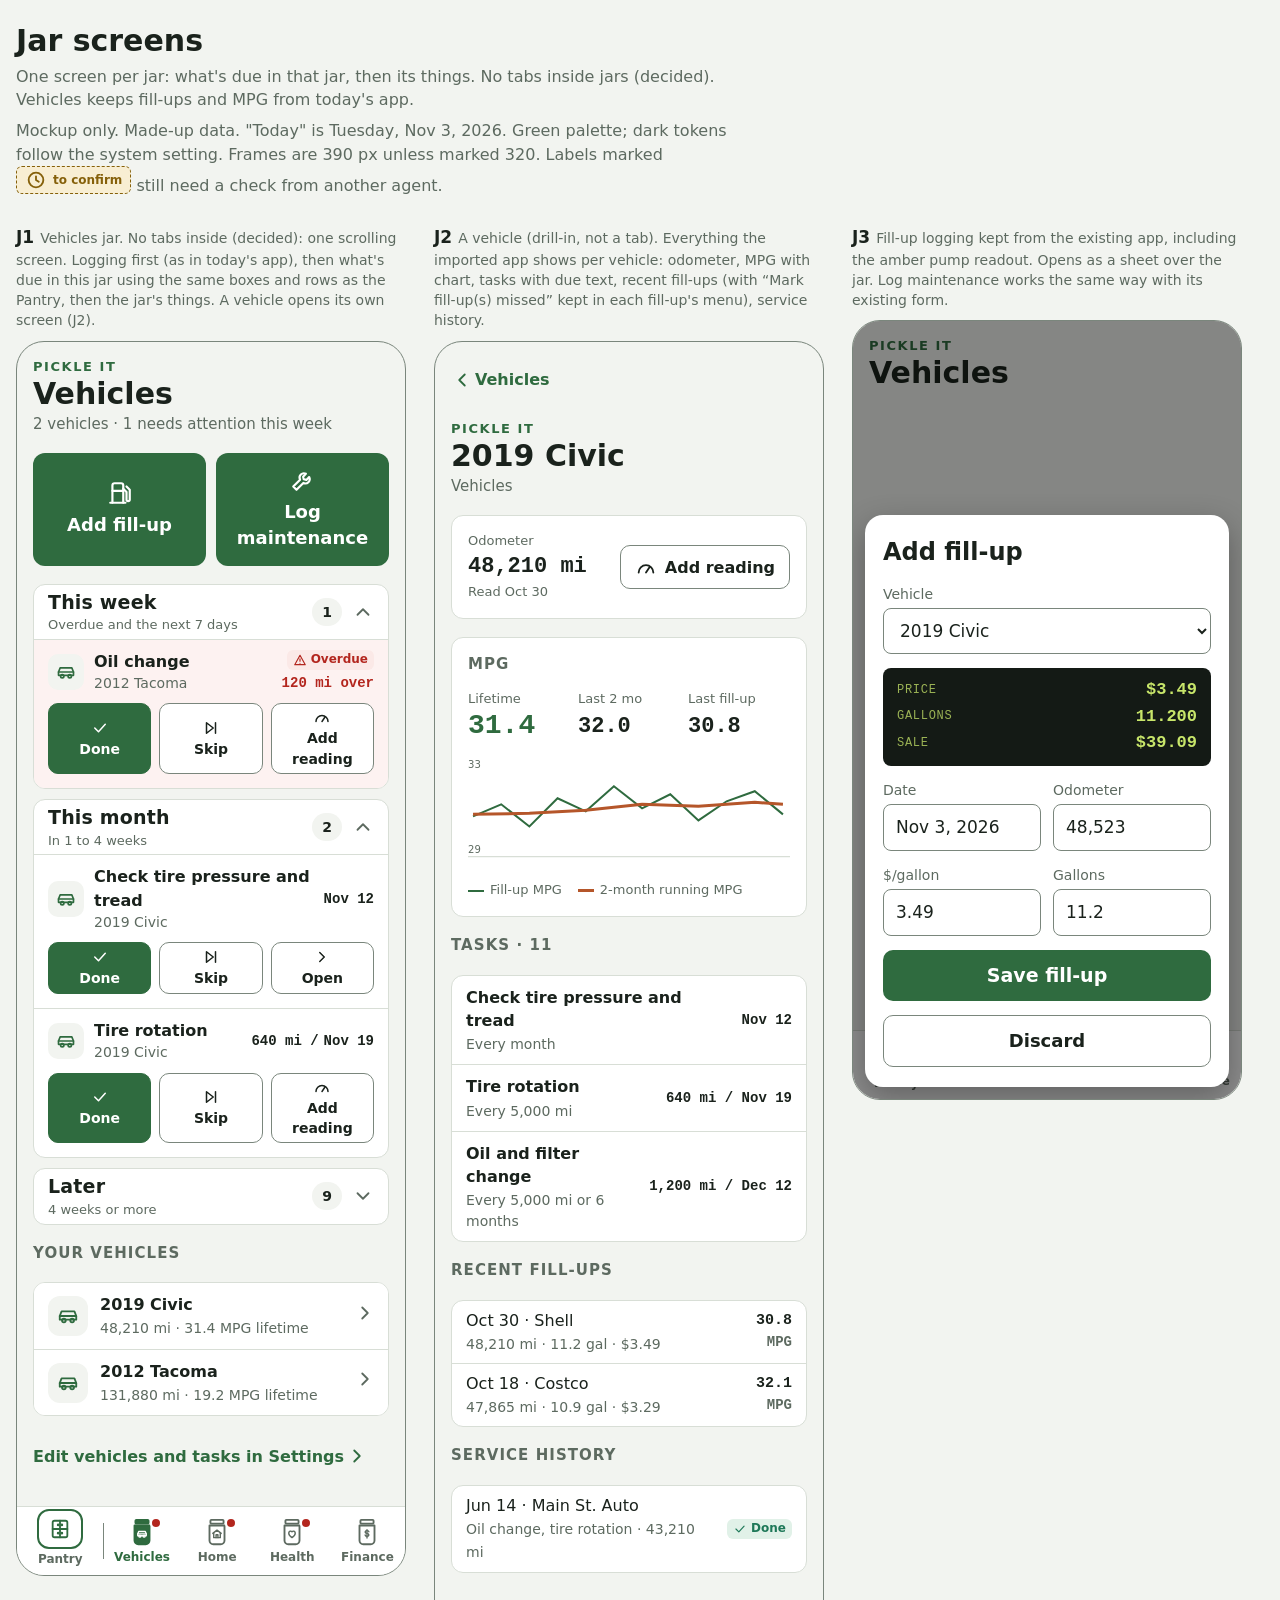
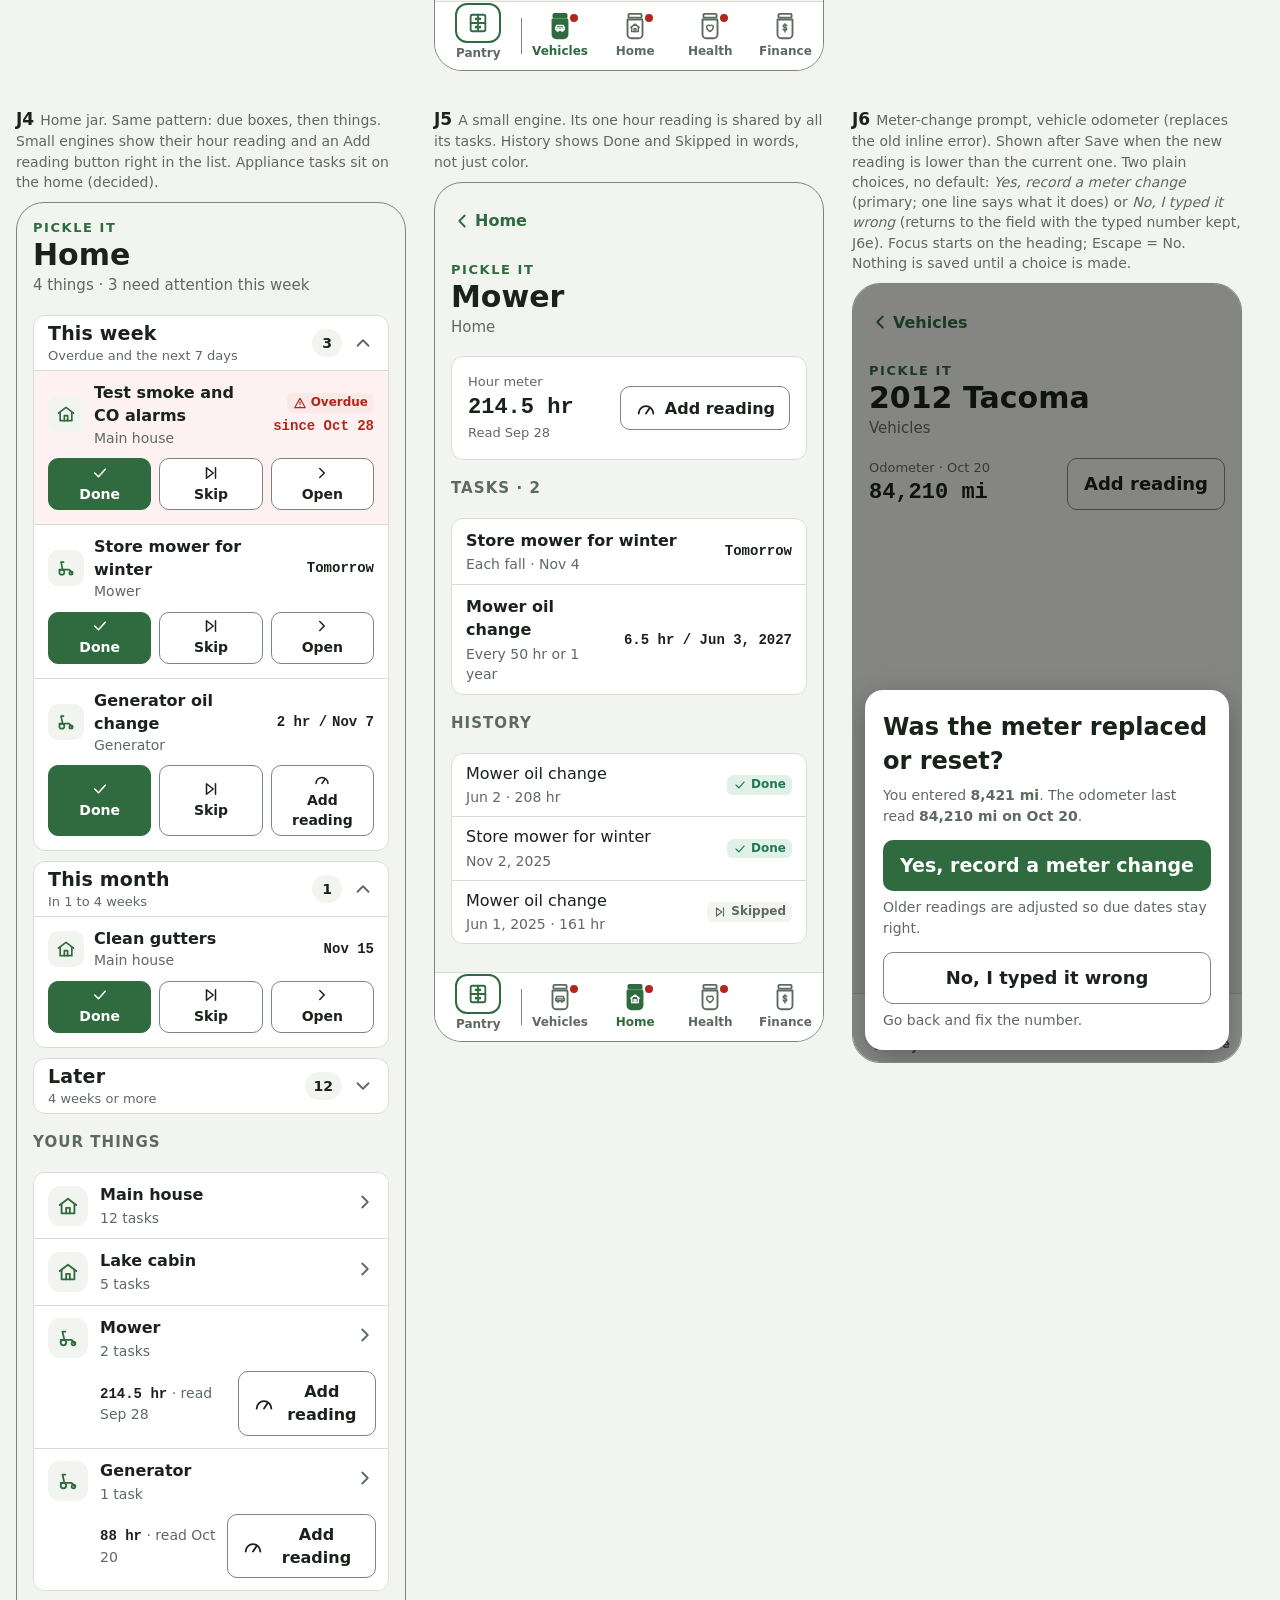
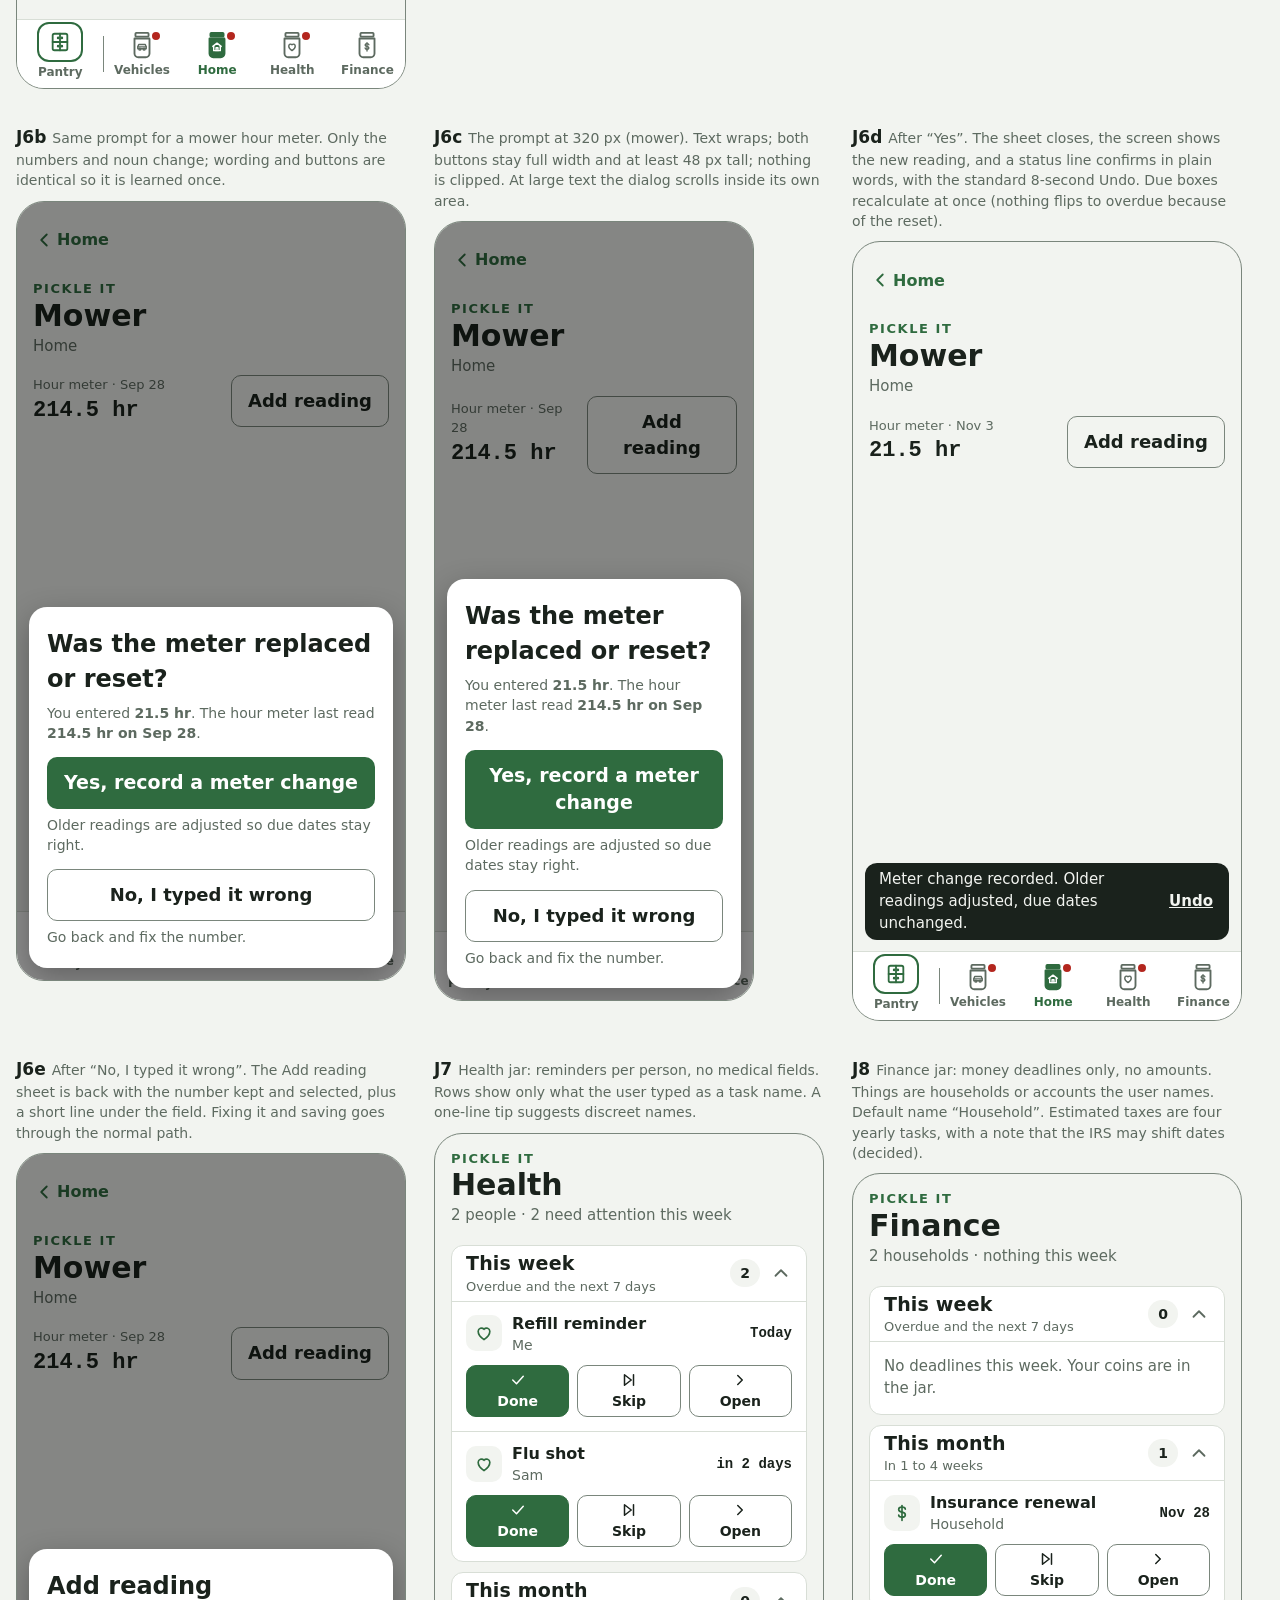
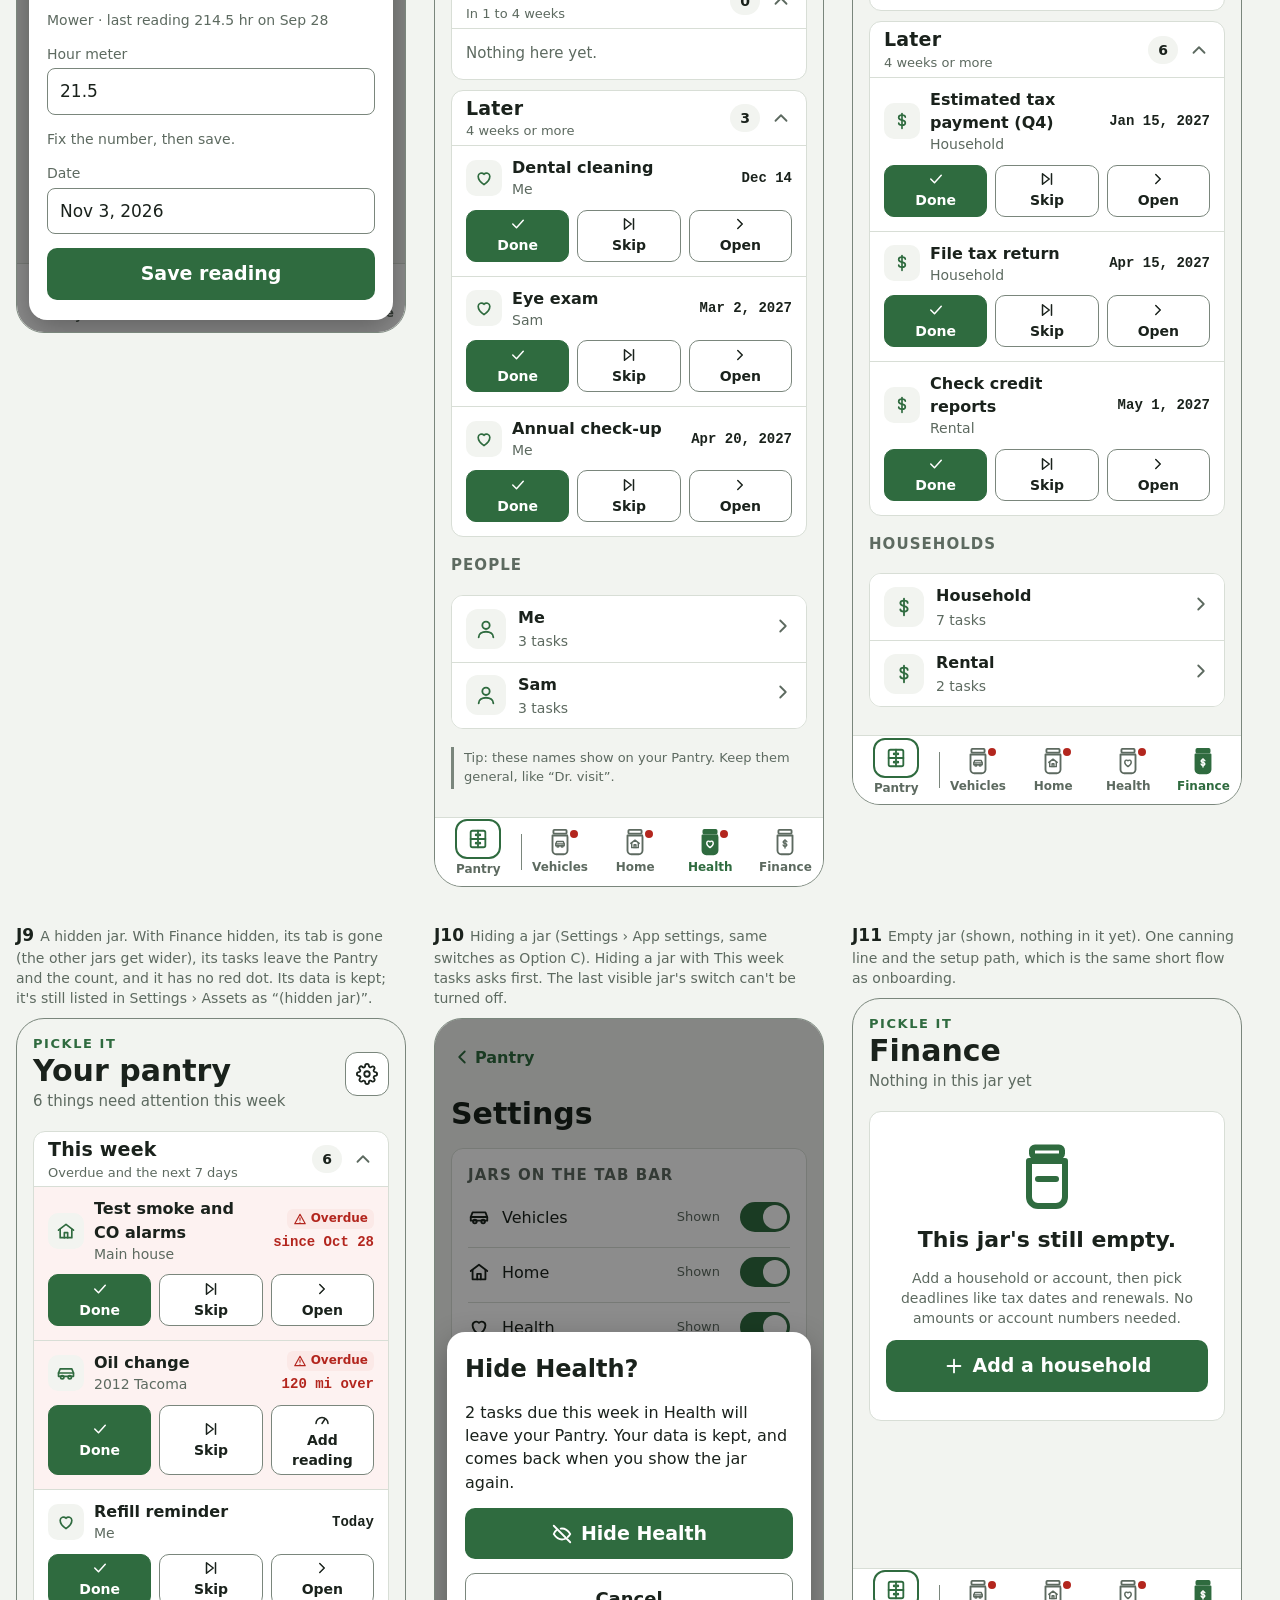
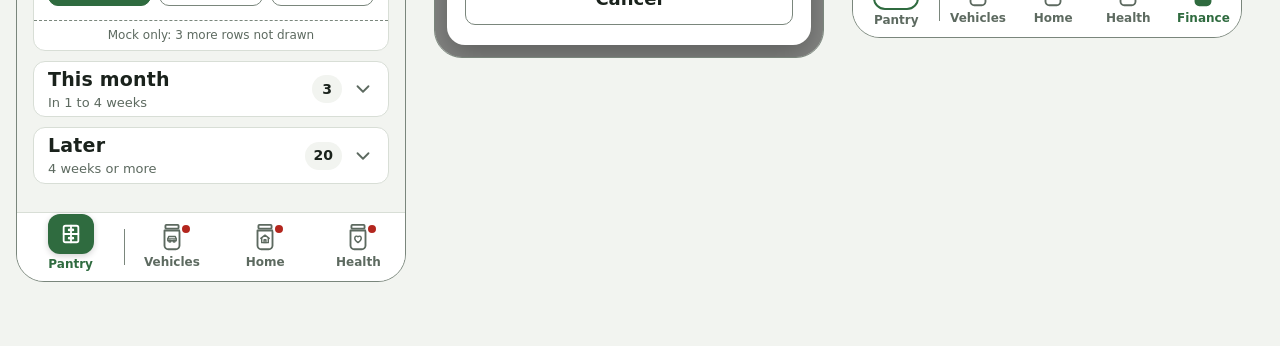
==== commit 2e170e84: "Mockups: backup dot on the Settings gear, meter-change prompt Co-Authored-By: Claude Sonnet 5.5 <nor" ====
--- a/docs/design/jars.html
+++ b/docs/design/jars.html
@@ -235,4 +235,4 @@
 .linkbtn{background:none;border:0;color:var(--accent);font:inherit;font-weight:600;min-height:44px;padding:0 4px;cursor:pointer;justify-self:center;text-decoration:underline}
 .sumrow{display:flex;justify-content:space-between;gap:12px;min-height:48px;align-items:center;border-top:1px solid var(--line);padding:0 14px}.sumrow:first-child{border-top:0}
 .sumrow span{color:var(--muted);font-size:15px}
-</style></head><body><svg width="0" height="0" style="position:absolute" aria-hidden="true" focusable="false"><symbol id="i-car" viewBox="0 0 24 24"><path d="M3 16v-4l2-5h14l2 5v4z"/><circle cx="7.5" cy="17" r="2"/><circle cx="16.5" cy="17" r="2"/><path d="M3 12h18"/></symbol><symbol id="i-home" viewBox="0 0 24 24"><path d="M3 11l9-7 9 7"/><path d="M5 10v10h14V10"/><path d="M10 20v-6h4v6"/></symbol><symbol id="i-heart" viewBox="0 0 24 24"><path d="M12 20s-7-4.5-7-10a4 4 0 0 1 7-2.5A4 4 0 0 1 19 10c0 5.5-7 10-7 10z"/></symbol><symbol id="i-dollar" viewBox="0 0 24 24"><path d="M12 3v18"/><path d="M16 7.5C16 6 14.2 5 12 5s-4 1-4 2.75S9.8 10.5 12 11s4 1.25 4 3.25S14.2 17 12 17s-4-1-4-2.5"/></symbol><symbol id="i-gear" viewBox="0 0 24 24"><circle cx="12" cy="12" r="3"/><path d="M19.4 15a1.65 1.65 0 0 0 .33 1.82l.06.06a2 2 0 1 1-2.83 2.83l-.06-.06a1.65 1.65 0 0 0-1.82-.33 1.65 1.65 0 0 0-1 1.51V21a2 2 0 1 1-4 0v-.09A1.65 1.65 0 0 0 9 19.4a1.65 1.65 0 0 0-1.82.33l-.06.06a2 2 0 1 1-2.83-2.83l.06-.06A1.65 1.65 0 0 0 4.68 15a1.65 1.65 0 0 0-1.51-1H3a2 2 0 1 1 0-4h.09A1.65 1.65 0 0 0 4.6 9a1.65 1.65 0 0 0-.33-1.82l-.06-.06a2 2 0 1 1 2.83-2.83l.06.06A1.65 1.65 0 0 0 9 4.68a1.65 1.65 0 0 0 1-1.51V3a2 2 0 1 1 4 0v.09a1.65 1.65 0 0 0 1 1.51 1.65 1.65 0 0 0 1.82-.33l.06-.06a2 2 0 1 1 2.83 2.83l-.06.06A1.65 1.65 0 0 0 19.4 9a1.65 1.65 0 0 0 1.51 1H21a2 2 0 1 1 0 4h-.09a1.65 1.65 0 0 0-1.51 1z"/></symbol><symbol id="i-cabinet" viewBox="0 0 24 24"><rect x="4" y="3" width="16" height="18" rx="2"/><path d="M12 3v18M4 12h16"/><path d="M10 7.5h0M14 7.5h0M10 16.5h0M14 16.5h0" stroke-width="3"/></symbol><symbol id="i-engine" viewBox="0 0 24 24"><circle cx="7" cy="17" r="3"/><circle cx="18" cy="18" r="2"/><path d="M4 14h12l3 4"/><path d="M8 14l-2-9h3"/></symbol><symbol id="i-person" viewBox="0 0 24 24"><circle cx="12" cy="8" r="4"/><path d="M4 21c0-4 4-6 8-6s8 2 8 6"/></symbol><symbol id="i-check" viewBox="0 0 24 24"><path d="M5 12l5 5 9-10"/></symbol><symbol id="i-skip" viewBox="0 0 24 24"><path d="M6 5l9 7-9 7z"/><path d="M18 5v14"/></symbol><symbol id="i-gauge" viewBox="0 0 24 24"><path d="M4 18a8 8 0 1 1 16 0"/><path d="M12 18l4-6"/></symbol><symbol id="i-plus" viewBox="0 0 24 24"><path d="M12 5v14M5 12h14"/></symbol><symbol id="i-chevr" viewBox="0 0 24 24"><path d="M9 6l6 6-6 6"/></symbol><symbol id="i-chevd" viewBox="0 0 24 24"><path d="M6 9l6 6 6-6"/></symbol><symbol id="i-back" viewBox="0 0 24 24"><path d="M15 6l-6 6 6 6"/></symbol><symbol id="i-alert" viewBox="0 0 24 24"><path d="M12 4l9 16H3z"/><path d="M12 10v4M12 17.5v.01"/></symbol><symbol id="i-clock" viewBox="0 0 24 24"><circle cx="12" cy="12" r="8"/><path d="M12 8v4l3 2"/></symbol><symbol id="i-fuel" viewBox="0 0 24 24"><path d="M5 21V5a2 2 0 0 1 2-2h6a2 2 0 0 1 2 2v16"/><path d="M3 21h14"/><path d="M5 10h10"/><path d="M15 8l3 3v7a1.5 1.5 0 0 0 3 0v-9l-3-3"/></symbol><symbol id="i-wrench" viewBox="0 0 24 24"><path d="M14.7 6.3a4 4 0 0 0-5.4 5.4L3 18l3 3 6.3-6.3a4 4 0 0 0 5.4-5.4l-2.6 2.6-2.4-.6-.6-2.4z"/></symbol><symbol id="i-upload" viewBox="0 0 24 24"><path d="M12 15V4M7 9l5-5 5 5"/><path d="M4 15v4a1 1 0 0 0 1 1h14a1 1 0 0 0 1-1v-4"/></symbol><symbol id="i-share" viewBox="0 0 24 24"><path d="M12 3v12M8 7l4-4 4 4"/><path d="M6 11H5a1 1 0 0 0-1 1v8a1 1 0 0 0 1 1h14a1 1 0 0 0 1-1v-8a1 1 0 0 0-1-1h-1"/></symbol><symbol id="i-info" viewBox="0 0 24 24"><circle cx="12" cy="12" r="9"/><path d="M12 11v6M12 7.5v.01"/></symbol><symbol id="i-copy" viewBox="0 0 24 24"><rect x="8" y="8" width="12" height="12" rx="2"/><path d="M16 8V5a1 1 0 0 0-1-1H5a1 1 0 0 0-1 1v10a1 1 0 0 0 1 1h3"/></symbol><symbol id="i-jar" viewBox="0 0 24 24"><rect x="7" y="2.5" width="10" height="3" rx="1"/><path d="M6 7h12v12a3 3 0 0 1-3 3H9a3 3 0 0 1-3-3z"/><path d="M9 13h6"/></symbol><symbol id="i-history" viewBox="0 0 24 24"><path d="M3 12a9 9 0 1 0 3-6.7L3 8"/><path d="M3 3v5h5"/><path d="M12 7v5l3 2"/></symbol><symbol id="i-x" viewBox="0 0 24 24"><path d="M6 6l12 12M18 6L6 18"/></symbol><symbol id="i-search" viewBox="0 0 24 24"><circle cx="11" cy="11" r="6"/><path d="M20 20l-4.5-4.5"/></symbol><symbol id="i-eyeoff" viewBox="0 0 24 24"><path d="M3 3l18 18"/><path d="M10.6 6.1A9.8 9.8 0 0 1 12 6c5 0 9 6 9 6a16 16 0 0 1-2.7 3.3M6.2 7.6C4.2 9.1 3 12 3 12s4 6 9 6a8.6 8.6 0 0 0 3.6-.8"/></symbol></svg><main class="page"><header><h1>Jar screens</h1><p>One screen per jar: what's due in that jar, then its things. No tabs inside jars (decided). Vehicles keeps fill-ups and MPG from today's app.</p><p>Mockup only. Made-up data. "Today" is Tuesday, Nov 3, 2026. Green palette; dark tokens follow the system setting. Frames are 390 px unless marked 320. Labels marked <span class="pend"><svg class="ic" viewBox="0 0 24 24" aria-hidden="true"><use href="#i-clock"/></svg>to confirm</span> still need a check from another agent.</p></header><div class="frames"><figure><figcaption><b>J1</b>Vehicles jar. No tabs inside (decided): one scrolling screen. Logging first (as in today's app), then what's due in this jar using the same boxes and rows as the Pantry, then the jar's things. A vehicle opens its own screen (J2).</figcaption><div class="phone tall"><div class="scr"><div><p class="eyebrow">PICKLE IT</p><h1>Vehicles</h1><p class="sub">2 vehicles · 1 needs attention this week</p></div><div class="bigbtns"><button class="bigbtn" type="button"><svg class="ic" viewBox="0 0 24 24" aria-hidden="true"><use href="#i-fuel"/></svg>Add fill-up</button><button class="bigbtn" type="button"><svg class="ic" viewBox="0 0 24 24" aria-hidden="true"><use href="#i-wrench"/></svg>Log maintenance</button></div><div class="boxes"><details class="box" open><summary><span class="t"><h2 id="h76">This week</h2><span class="rng">Overdue and the next 7 days</span></span><span class="cnt" aria-label="1 task">1</span><svg class="ic chev" viewBox="0 0 24 24" aria-hidden="true"><use href="#i-chevd"/></svg></summary><ul class="dl"><li class="dr over"><button class="drb" type="button" aria-expanded="false" aria-controls="a67"><span class="ji"><svg class="ic" viewBox="0 0 24 24" aria-hidden="true"><use href="#i-car"/></svg></span><span class="tx"><b>Oil change</b><small>2012 Tacoma<span class="vh">, Vehicles</span></small></span><span class="w"><span class="badge err"><svg class="ic" viewBox="0 0 24 24" aria-hidden="true"><use href="#i-alert"/></svg>Overdue</span><span aria-hidden="true"><i>120 mi over</i></span><span class="vh">Overdue, 120 miles over</span></span></button><div class="acts" id="a67" role="group" aria-label="Oil change, 2012 Tacoma" hidden><button class="act pri" type="button"><svg class="ic" viewBox="0 0 24 24" aria-hidden="true"><use href="#i-check"/></svg>Done</button><button class="act" type="button"><svg class="ic" viewBox="0 0 24 24" aria-hidden="true"><use href="#i-skip"/></svg>Skip<span class="vh"> this time</span></button><button class="act" type="button"><svg class="ic" viewBox="0 0 24 24" aria-hidden="true"><use href="#i-gauge"/></svg>Add reading</button></div></li></ul></details><details class="box" open><summary><span class="t"><h2 id="h77">This month</h2><span class="rng">In 1 to 4 weeks</span></span><span class="cnt" aria-label="2 tasks">2</span><svg class="ic chev" viewBox="0 0 24 24" aria-hidden="true"><use href="#i-chevd"/></svg></summary><ul class="dl"><li class="dr"><button class="drb" type="button" aria-expanded="false" aria-controls="a68"><span class="ji"><svg class="ic" viewBox="0 0 24 24" aria-hidden="true"><use href="#i-car"/></svg></span><span class="tx"><b>Check tire pressure and tread</b><small>2019 Civic<span class="vh">, Vehicles</span></small></span><span class="w"><span aria-hidden="true"><i>Nov 12</i></span><span class="vh">Due November 12</span></span></button><div class="acts" id="a68" role="group" aria-label="Check tire pressure and tread, 2019 Civic" hidden><button class="act pri" type="button"><svg class="ic" viewBox="0 0 24 24" aria-hidden="true"><use href="#i-check"/></svg>Done</button><button class="act" type="button"><svg class="ic" viewBox="0 0 24 24" aria-hidden="true"><use href="#i-skip"/></svg>Skip<span class="vh"> this time</span></button><button class="act" type="button"><svg class="ic" viewBox="0 0 24 24" aria-hidden="true"><use href="#i-chevr"/></svg>Open</button></div></li><li class="dr"><button class="drb" type="button" aria-expanded="false" aria-controls="a74"><span class="ji"><svg class="ic" viewBox="0 0 24 24" aria-hidden="true"><use href="#i-car"/></svg></span><span class="tx"><b>Tire rotation</b><small>2019 Civic<span class="vh">, Vehicles</span></small></span><span class="w"><span aria-hidden="true"><i>640 mi /</i><i>Nov 19</i></span><span class="vh">640 miles left, estimated November 19</span></span></button><div class="acts" id="a74" role="group" aria-label="Tire rotation, 2019 Civic" hidden><button class="act pri" type="button"><svg class="ic" viewBox="0 0 24 24" aria-hidden="true"><use href="#i-check"/></svg>Done</button><button class="act" type="button"><svg class="ic" viewBox="0 0 24 24" aria-hidden="true"><use href="#i-skip"/></svg>Skip<span class="vh"> this time</span></button><button class="act" type="button"><svg class="ic" viewBox="0 0 24 24" aria-hidden="true"><use href="#i-gauge"/></svg>Add reading</button></div></li></ul></details><details class="box"><summary><span class="t"><h2 id="h78">Later</h2><span class="rng">4 weeks or more</span></span><span class="cnt" aria-label="9 tasks">9</span><svg class="ic chev" viewBox="0 0 24 24" aria-hidden="true"><use href="#i-chevd"/></svg></summary><p class="none">Nothing here yet.</p></details></div><h2>Your vehicles</h2><div class="list"><div class="thg"><a class="arow" href="#"><span class="av"><svg class="ic" viewBox="0 0 24 24" aria-hidden="true"><use href="#i-car"/></svg></span><span class="nm">2019 Civic</span><span class="ch"><svg class="ic" viewBox="0 0 24 24" aria-hidden="true"><use href="#i-chevr"/></svg></span><span class="mt">48,210 mi · 31.4 MPG lifetime</span></a></div><div class="thg"><a class="arow" href="#"><span class="av"><svg class="ic" viewBox="0 0 24 24" aria-hidden="true"><use href="#i-car"/></svg></span><span class="nm">2012 Tacoma</span><span class="ch"><svg class="ic" viewBox="0 0 24 24" aria-hidden="true"><use href="#i-chevr"/></svg></span><span class="mt">131,880 mi · 19.2 MPG lifetime</span></a></div></div><div style="display:grid;gap:4px"><a class="back" href="#">Edit vehicles and tasks in Settings<svg class="ic" viewBox="0 0 24 24" aria-hidden="true"><use href="#i-chevr"/></svg></a></div></div><nav class="tb" aria-label="Pantry and jars"><div class="tb-in"><a class="pan" href="#"><span class="pansq"><svg class="ic" viewBox="0 0 24 24" aria-hidden="true"><use href="#i-cabinet"/></svg></span><span>Pantry</span></a><span class="div" aria-hidden="true"></span><a href="#" aria-current="page"><svg class="jar" viewBox="0 0 32 32" aria-hidden="true"><rect class="lid" x="9" y="3" width="14" height="4" rx="1"/><path class="body" d="M8 9h16v16a4 4 0 0 1-4 4h-8a4 4 0 0 1-4-4z"/><use class="in" href="#i-car" x="10" y="12" width="12" height="12" stroke-width="3"/></svg><span>Vehicles</span><i class="dot" aria-hidden="true"></i><span class="vh">, has items due this week</span></a><a href="#"><svg class="jar" viewBox="0 0 32 32" aria-hidden="true"><rect class="lid" x="9" y="3" width="14" height="4" rx="1"/><path class="body" d="M8 9h16v16a4 4 0 0 1-4 4h-8a4 4 0 0 1-4-4z"/><use class="in" href="#i-home" x="10" y="12" width="12" height="12" stroke-width="3"/></svg><span>Home</span><i class="dot" aria-hidden="true"></i><span class="vh">, has items due this week</span></a><a href="#"><svg class="jar" viewBox="0 0 32 32" aria-hidden="true"><rect class="lid" x="9" y="3" width="14" height="4" rx="1"/><path class="body" d="M8 9h16v16a4 4 0 0 1-4 4h-8a4 4 0 0 1-4-4z"/><use class="in" href="#i-heart" x="10" y="12" width="12" height="12" stroke-width="3"/></svg><span>Health</span><i class="dot" aria-hidden="true"></i><span class="vh">, has items due this week</span></a><a href="#"><svg class="jar" viewBox="0 0 32 32" aria-hidden="true"><rect class="lid" x="9" y="3" width="14" height="4" rx="1"/><path class="body" d="M8 9h16v16a4 4 0 0 1-4 4h-8a4 4 0 0 1-4-4z"/><use class="in" href="#i-dollar" x="10" y="12" width="12" height="12" stroke-width="3"/></svg><span>Finance</span></a></div></nav></div></figure><figure><figcaption><b>J2</b>A vehicle (drill-in, not a tab). Everything the imported app shows per vehicle: odometer, MPG with chart, tasks with due text, recent fill-ups (with “Mark fill-up(s) missed” kept in each fill-up's menu), service history.</figcaption><div class="phone tall"><div class="scr"><a class="back" href="#"><svg class="ic" viewBox="0 0 24 24" aria-hidden="true"><use href="#i-back"/></svg>Vehicles</a><div><p class="eyebrow">PICKLE IT</p><h1>2019 Civic</h1><p class="sub">Vehicles</p></div><section class="card"><div class="reading"><div><div class="k">Odometer</div><div class="v">48,210 mi</div><div class="k">Read Oct 30</div></div><button class="btn2 small" type="button"><svg class="ic" viewBox="0 0 24 24" aria-hidden="true"><use href="#i-gauge"/></svg>Add reading</button></div></section><section class="card"><h2>MPG</h2><div class="stats"><div class="stat main"><span class="k">Lifetime</span><span class="v">31.4</span></div><div class="stat"><span class="k">Last 2 mo</span><span class="v">32.0</span></div><div class="stat"><span class="k">Last fill-up</span><span class="v">30.8</span></div></div><div class="chart"><svg viewBox="0 0 320 110" role="img" aria-label="MPG per fill-up for the last 12 fill-ups, between 29.6 and 33.1. Running 2-month MPG near 32."><line x1="0" y1="100" x2="320" y2="100" stroke="var(--line)"/><polyline fill="none" stroke="var(--accent)" stroke-width="2" points="5,60 33,48 61,70 89,42 117,55 145,30 173,52 201,38 229,64 257,45 285,35 313,58"/><polyline fill="none" stroke="var(--run)" stroke-width="3" points="5,58 61,57 117,54 173,48 229,50 285,46 313,48"/><text x="0" y="12" font-size="10" fill="var(--muted)">33</text><text x="0" y="96" font-size="10" fill="var(--muted)">29</text></svg></div><div class="legend"><span><i></i>Fill-up MPG</span><span><i class="run"></i>2-month running MPG</span></div></section><h2>Tasks · 11</h2><div class="list"><a class="trow" href="#"><span class="nm">Check tire pressure and tread</span><span class="sc">Every month</span><span class="due">Nov 12</span></a><a class="trow" href="#"><span class="nm">Tire rotation</span><span class="sc">Every 5,000 mi</span><span class="due"><span aria-hidden="true">640 mi / Nov 19</span><span class="vh">640 miles left, estimated November 19</span></span></a><a class="trow" href="#"><span class="nm">Oil and filter change</span><span class="sc">Every 5,000 mi or 6 months</span><span class="due"><span aria-hidden="true">1,200 mi / Dec 12</span><span class="vh">1,200 miles left, estimated December 12</span></span></a></div><h2>Recent fill-ups</h2><div class="list"><div class="lrow"><span>Oct 30 · Shell<br><small>48,210 mi · 11.2 gal · $3.49</small></span><span class="num">30.8<br><small>MPG</small></span></div><div class="lrow"><span>Oct 18 · Costco<br><small>47,865 mi · 10.9 gal · $3.29</small></span><span class="num">32.1<br><small>MPG</small></span></div></div><h2>Service history</h2><div class="list"><div class="lrow"><span>Jun 14 · Main St. Auto<br><small>Oil change, tire rotation · 43,210 mi</small></span><span class="badge ok"><svg class="ic" viewBox="0 0 24 24" aria-hidden="true"><use href="#i-check"/></svg>Done</span></div></div></div><nav class="tb" aria-label="Pantry and jars"><div class="tb-in"><a class="pan" href="#"><span class="pansq"><svg class="ic" viewBox="0 0 24 24" aria-hidden="true"><use href="#i-cabinet"/></svg></span><span>Pantry</span></a><span class="div" aria-hidden="true"></span><a href="#" aria-current="page"><svg class="jar" viewBox="0 0 32 32" aria-hidden="true"><rect class="lid" x="9" y="3" width="14" height="4" rx="1"/><path class="body" d="M8 9h16v16a4 4 0 0 1-4 4h-8a4 4 0 0 1-4-4z"/><use class="in" href="#i-car" x="10" y="12" width="12" height="12" stroke-width="3"/></svg><span>Vehicles</span><i class="dot" aria-hidden="true"></i><span class="vh">, has items due this week</span></a><a href="#"><svg class="jar" viewBox="0 0 32 32" aria-hidden="true"><rect class="lid" x="9" y="3" width="14" height="4" rx="1"/><path class="body" d="M8 9h16v16a4 4 0 0 1-4 4h-8a4 4 0 0 1-4-4z"/><use class="in" href="#i-home" x="10" y="12" width="12" height="12" stroke-width="3"/></svg><span>Home</span><i class="dot" aria-hidden="true"></i><span class="vh">, has items due this week</span></a><a href="#"><svg class="jar" viewBox="0 0 32 32" aria-hidden="true"><rect class="lid" x="9" y="3" width="14" height="4" rx="1"/><path class="body" d="M8 9h16v16a4 4 0 0 1-4 4h-8a4 4 0 0 1-4-4z"/><use class="in" href="#i-heart" x="10" y="12" width="12" height="12" stroke-width="3"/></svg><span>Health</span><i class="dot" aria-hidden="true"></i><span class="vh">, has items due this week</span></a><a href="#"><svg class="jar" viewBox="0 0 32 32" aria-hidden="true"><rect class="lid" x="9" y="3" width="14" height="4" rx="1"/><path class="body" d="M8 9h16v16a4 4 0 0 1-4 4h-8a4 4 0 0 1-4-4z"/><use class="in" href="#i-dollar" x="10" y="12" width="12" height="12" stroke-width="3"/></svg><span>Finance</span></a></div></nav></div></figure><figure><figcaption><b>J3</b>Fill-up logging kept from the existing app, including the amber pump readout. Opens as a sheet over the jar. Log maintenance works the same way with its existing form.</figcaption><div class="phone tall"><div class="scr"><div><p class="eyebrow">PICKLE IT</p><h1>Vehicles</h1><p class="sub"></p></div></div><nav class="tb" aria-label="Pantry and jars"><div class="tb-in"><a class="pan" href="#"><span class="pansq"><svg class="ic" viewBox="0 0 24 24" aria-hidden="true"><use href="#i-cabinet"/></svg></span><span>Pantry</span></a><span class="div" aria-hidden="true"></span><a href="#" aria-current="page"><svg class="jar" viewBox="0 0 32 32" aria-hidden="true"><rect class="lid" x="9" y="3" width="14" height="4" rx="1"/><path class="body" d="M8 9h16v16a4 4 0 0 1-4 4h-8a4 4 0 0 1-4-4z"/><use class="in" href="#i-car" x="10" y="12" width="12" height="12" stroke-width="3"/></svg><span>Vehicles</span><i class="dot" aria-hidden="true"></i><span class="vh">, has items due this week</span></a><a href="#"><svg class="jar" viewBox="0 0 32 32" aria-hidden="true"><rect class="lid" x="9" y="3" width="14" height="4" rx="1"/><path class="body" d="M8 9h16v16a4 4 0 0 1-4 4h-8a4 4 0 0 1-4-4z"/><use class="in" href="#i-home" x="10" y="12" width="12" height="12" stroke-width="3"/></svg><span>Home</span><i class="dot" aria-hidden="true"></i><span class="vh">, has items due this week</span></a><a href="#"><svg class="jar" viewBox="0 0 32 32" aria-hidden="true"><rect class="lid" x="9" y="3" width="14" height="4" rx="1"/><path class="body" d="M8 9h16v16a4 4 0 0 1-4 4h-8a4 4 0 0 1-4-4z"/><use class="in" href="#i-heart" x="10" y="12" width="12" height="12" stroke-width="3"/></svg><span>Health</span><i class="dot" aria-hidden="true"></i><span class="vh">, has items due this week</span></a><a href="#"><svg class="jar" viewBox="0 0 32 32" aria-hidden="true"><rect class="lid" x="9" y="3" width="14" height="4" rx="1"/><path class="body" d="M8 9h16v16a4 4 0 0 1-4 4h-8a4 4 0 0 1-4-4z"/><use class="in" href="#i-dollar" x="10" y="12" width="12" height="12" stroke-width="3"/></svg><span>Finance</span></a></div></nav><div class="ov"><div class="dlg" role="dialog" aria-modal="true" aria-labelledby="fd1"><h2 id="fd1">Add fill-up</h2><label>Vehicle<select><option>2019 Civic</option></select></label><div class="display" aria-label="Pump readout"><span>Price</span><span>$3.49</span><span>Gallons</span><span>11.200</span><span>Sale</span><span>$39.09</span></div><div class="grid2"><label>Date<input type="text" value="Nov 3, 2026"></label><label>Odometer<input type="text" value="48,523"></label></div><div class="grid2"><label>$/gallon<input type="text" value="3.49"></label><label>Gallons<input type="text" value="11.2"></label></div><button class="save" type="button">Save fill-up</button><button class="btn2" type="button">Discard</button></div></div></div></figure><figure><figcaption><b>J4</b>Home jar. Same pattern: due boxes, then things. Small engines show their hour reading and an Add reading button right in the list. Appliance tasks sit on the home (decided).</figcaption><div class="phone tall"><div class="scr"><div><p class="eyebrow">PICKLE IT</p><h1>Home</h1><p class="sub">4 things · 3 need attention this week</p></div><div class="boxes"><details class="box" open><summary><span class="t"><h2 id="h97">This week</h2><span class="rng">Overdue and the next 7 days</span></span><span class="cnt" aria-label="3 tasks">3</span><svg class="ic chev" viewBox="0 0 24 24" aria-hidden="true"><use href="#i-chevd"/></svg></summary><ul class="dl"><li class="dr over"><button class="drb" type="button" aria-expanded="false" aria-controls="a79"><span class="ji"><svg class="ic" viewBox="0 0 24 24" aria-hidden="true"><use href="#i-home"/></svg></span><span class="tx"><b>Test smoke and CO alarms</b><small>Main house<span class="vh">, Home</span></small></span><span class="w"><span class="badge err"><svg class="ic" viewBox="0 0 24 24" aria-hidden="true"><use href="#i-alert"/></svg>Overdue</span><span aria-hidden="true"><i>since Oct 28</i></span><span class="vh">Overdue since October 28</span></span></button><div class="acts" id="a79" role="group" aria-label="Test smoke and CO alarms, Main house" hidden><button class="act pri" type="button"><svg class="ic" viewBox="0 0 24 24" aria-hidden="true"><use href="#i-check"/></svg>Done</button><button class="act" type="button"><svg class="ic" viewBox="0 0 24 24" aria-hidden="true"><use href="#i-skip"/></svg>Skip<span class="vh"> this time</span></button><button class="act" type="button"><svg class="ic" viewBox="0 0 24 24" aria-hidden="true"><use href="#i-chevr"/></svg>Open</button></div></li><li class="dr"><button class="drb" type="button" aria-expanded="false" aria-controls="a88"><span class="ji"><svg class="ic" viewBox="0 0 24 24" aria-hidden="true"><use href="#i-engine"/></svg></span><span class="tx"><b>Store mower for winter</b><small>Mower<span class="vh">, Home</span></small></span><span class="w"><span aria-hidden="true"><i>Tomorrow</i></span><span class="vh">Due tomorrow</span></span></button><div class="acts" id="a88" role="group" aria-label="Store mower for winter, Mower" hidden><button class="act pri" type="button"><svg class="ic" viewBox="0 0 24 24" aria-hidden="true"><use href="#i-check"/></svg>Done</button><button class="act" type="button"><svg class="ic" viewBox="0 0 24 24" aria-hidden="true"><use href="#i-skip"/></svg>Skip<span class="vh"> this time</span></button><button class="act" type="button"><svg class="ic" viewBox="0 0 24 24" aria-hidden="true"><use href="#i-chevr"/></svg>Open</button></div></li><li class="dr"><button class="drb" type="button" aria-expanded="false" aria-controls="a96"><span class="ji"><svg class="ic" viewBox="0 0 24 24" aria-hidden="true"><use href="#i-engine"/></svg></span><span class="tx"><b>Generator oil change</b><small>Generator<span class="vh">, Home</span></small></span><span class="w"><span aria-hidden="true"><i>2 hr /</i><i>Nov 7</i></span><span class="vh">2 hours left, estimated November 7</span></span></button><div class="acts" id="a96" role="group" aria-label="Generator oil change, Generator" hidden><button class="act pri" type="button"><svg class="ic" viewBox="0 0 24 24" aria-hidden="true"><use href="#i-check"/></svg>Done</button><button class="act" type="button"><svg class="ic" viewBox="0 0 24 24" aria-hidden="true"><use href="#i-skip"/></svg>Skip<span class="vh"> this time</span></button><button class="act" type="button"><svg class="ic" viewBox="0 0 24 24" aria-hidden="true"><use href="#i-gauge"/></svg>Add reading</button></div></li></ul></details><details class="box" open><summary><span class="t"><h2 id="h102">This month</h2><span class="rng">In 1 to 4 weeks</span></span><span class="cnt" aria-label="1 task">1</span><svg class="ic chev" viewBox="0 0 24 24" aria-hidden="true"><use href="#i-chevd"/></svg></summary><ul class="dl"><li class="dr"><button class="drb" type="button" aria-expanded="false" aria-controls="a99"><span class="ji"><svg class="ic" viewBox="0 0 24 24" aria-hidden="true"><use href="#i-home"/></svg></span><span class="tx"><b>Clean gutters</b><small>Main house<span class="vh">, Home</span></small></span><span class="w"><span aria-hidden="true"><i>Nov 15</i></span><span class="vh">Due November 15</span></span></button><div class="acts" id="a99" role="group" aria-label="Clean gutters, Main house" hidden><button class="act pri" type="button"><svg class="ic" viewBox="0 0 24 24" aria-hidden="true"><use href="#i-check"/></svg>Done</button><button class="act" type="button"><svg class="ic" viewBox="0 0 24 24" aria-hidden="true"><use href="#i-skip"/></svg>Skip<span class="vh"> this time</span></button><button class="act" type="button"><svg class="ic" viewBox="0 0 24 24" aria-hidden="true"><use href="#i-chevr"/></svg>Open</button></div></li></ul></details><details class="box"><summary><span class="t"><h2 id="h103">Later</h2><span class="rng">4 weeks or more</span></span><span class="cnt" aria-label="12 tasks">12</span><svg class="ic chev" viewBox="0 0 24 24" aria-hidden="true"><use href="#i-chevd"/></svg></summary><p class="none">Nothing here yet.</p></details></div><h2>Your things</h2><div class="list"><div class="thg"><a class="arow" href="#"><span class="av"><svg class="ic" viewBox="0 0 24 24" aria-hidden="true"><use href="#i-home"/></svg></span><span class="nm">Main house</span><span class="ch"><svg class="ic" viewBox="0 0 24 24" aria-hidden="true"><use href="#i-chevr"/></svg></span><span class="mt">12 tasks</span></a></div><div class="thg"><a class="arow" href="#"><span class="av"><svg class="ic" viewBox="0 0 24 24" aria-hidden="true"><use href="#i-home"/></svg></span><span class="nm">Lake cabin</span><span class="ch"><svg class="ic" viewBox="0 0 24 24" aria-hidden="true"><use href="#i-chevr"/></svg></span><span class="mt">5 tasks</span></a></div><div class="thg"><a class="arow" href="#"><span class="av"><svg class="ic" viewBox="0 0 24 24" aria-hidden="true"><use href="#i-engine"/></svg></span><span class="nm">Mower</span><span class="ch"><svg class="ic" viewBox="0 0 24 24" aria-hidden="true"><use href="#i-chevr"/></svg></span><span class="mt">2 tasks</span></a><div class="rd"><span><b>214.5 hr</b> · read Sep 28</span><button class="btn2 small" type="button"><svg class="ic" viewBox="0 0 24 24" aria-hidden="true"><use href="#i-gauge"/></svg>Add reading<span class="vh"> for Mower</span></button></div></div><div class="thg"><a class="arow" href="#"><span class="av"><svg class="ic" viewBox="0 0 24 24" aria-hidden="true"><use href="#i-engine"/></svg></span><span class="nm">Generator</span><span class="ch"><svg class="ic" viewBox="0 0 24 24" aria-hidden="true"><use href="#i-chevr"/></svg></span><span class="mt">1 task</span></a><div class="rd"><span><b>88 hr</b> · read Oct 20</span><button class="btn2 small" type="button"><svg class="ic" viewBox="0 0 24 24" aria-hidden="true"><use href="#i-gauge"/></svg>Add reading<span class="vh"> for Generator</span></button></div></div></div></div><nav class="tb" aria-label="Pantry and jars"><div class="tb-in"><a class="pan" href="#"><span class="pansq"><svg class="ic" viewBox="0 0 24 24" aria-hidden="true"><use href="#i-cabinet"/></svg></span><span>Pantry</span></a><span class="div" aria-hidden="true"></span><a href="#"><svg class="jar" viewBox="0 0 32 32" aria-hidden="true"><rect class="lid" x="9" y="3" width="14" height="4" rx="1"/><path class="body" d="M8 9h16v16a4 4 0 0 1-4 4h-8a4 4 0 0 1-4-4z"/><use class="in" href="#i-car" x="10" y="12" width="12" height="12" stroke-width="3"/></svg><span>Vehicles</span><i class="dot" aria-hidden="true"></i><span class="vh">, has items due this week</span></a><a href="#" aria-current="page"><svg class="jar" viewBox="0 0 32 32" aria-hidden="true"><rect class="lid" x="9" y="3" width="14" height="4" rx="1"/><path class="body" d="M8 9h16v16a4 4 0 0 1-4 4h-8a4 4 0 0 1-4-4z"/><use class="in" href="#i-home" x="10" y="12" width="12" height="12" stroke-width="3"/></svg><span>Home</span><i class="dot" aria-hidden="true"></i><span class="vh">, has items due this week</span></a><a href="#"><svg class="jar" viewBox="0 0 32 32" aria-hidden="true"><rect class="lid" x="9" y="3" width="14" height="4" rx="1"/><path class="body" d="M8 9h16v16a4 4 0 0 1-4 4h-8a4 4 0 0 1-4-4z"/><use class="in" href="#i-heart" x="10" y="12" width="12" height="12" stroke-width="3"/></svg><span>Health</span><i class="dot" aria-hidden="true"></i><span class="vh">, has items due this week</span></a><a href="#"><svg class="jar" viewBox="0 0 32 32" aria-hidden="true"><rect class="lid" x="9" y="3" width="14" height="4" rx="1"/><path class="body" d="M8 9h16v16a4 4 0 0 1-4 4h-8a4 4 0 0 1-4-4z"/><use class="in" href="#i-dollar" x="10" y="12" width="12" height="12" stroke-width="3"/></svg><span>Finance</span></a></div></nav></div></figure><figure><figcaption><b>J5</b>A small engine. Its one hour reading is shared by all its tasks. History shows Done and Skipped in words, not just color.</figcaption><div class="phone tall"><div class="scr"><a class="back" href="#"><svg class="ic" viewBox="0 0 24 24" aria-hidden="true"><use href="#i-back"/></svg>Home</a><div><p class="eyebrow">PICKLE IT</p><h1>Mower</h1><p class="sub">Home</p></div><section class="card"><div class="reading"><div><div class="k">Hour meter</div><div class="v">214.5 hr</div><div class="k">Read Sep 28</div></div><button class="btn2 small" type="button"><svg class="ic" viewBox="0 0 24 24" aria-hidden="true"><use href="#i-gauge"/></svg>Add reading</button></div></section><h2>Tasks · 2</h2><div class="list"><a class="trow" href="#"><span class="nm">Store mower for winter</span><span class="sc">Each fall · Nov 4</span><span class="due">Tomorrow</span></a><a class="trow" href="#"><span class="nm">Mower oil change</span><span class="sc">Every 50 hr or 1 year</span><span class="due"><span aria-hidden="true">6.5 hr / Jun 3, 2027</span><span class="vh">6.5 hours left, estimated June 3, 2027</span></span></a></div><h2>History</h2><div class="list"><div class="lrow"><span>Mower oil change<br><small>Jun 2 · 208 hr</small></span><span class="badge ok"><svg class="ic" viewBox="0 0 24 24" aria-hidden="true"><use href="#i-check"/></svg>Done</span></div><div class="lrow"><span>Store mower for winter<br><small>Nov 2, 2025</small></span><span class="badge ok"><svg class="ic" viewBox="0 0 24 24" aria-hidden="true"><use href="#i-check"/></svg>Done</span></div><div class="lrow"><span>Mower oil change<br><small>Jun 1, 2025 · 161 hr</small></span><span class="badge mut"><svg class="ic" viewBox="0 0 24 24" aria-hidden="true"><use href="#i-skip"/></svg>Skipped</span></div></div></div><nav class="tb" aria-label="Pantry and jars"><div class="tb-in"><a class="pan" href="#"><span class="pansq"><svg class="ic" viewBox="0 0 24 24" aria-hidden="true"><use href="#i-cabinet"/></svg></span><span>Pantry</span></a><span class="div" aria-hidden="true"></span><a href="#"><svg class="jar" viewBox="0 0 32 32" aria-hidden="true"><rect class="lid" x="9" y="3" width="14" height="4" rx="1"/><path class="body" d="M8 9h16v16a4 4 0 0 1-4 4h-8a4 4 0 0 1-4-4z"/><use class="in" href="#i-car" x="10" y="12" width="12" height="12" stroke-width="3"/></svg><span>Vehicles</span><i class="dot" aria-hidden="true"></i><span class="vh">, has items due this week</span></a><a href="#" aria-current="page"><svg class="jar" viewBox="0 0 32 32" aria-hidden="true"><rect class="lid" x="9" y="3" width="14" height="4" rx="1"/><path class="body" d="M8 9h16v16a4 4 0 0 1-4 4h-8a4 4 0 0 1-4-4z"/><use class="in" href="#i-home" x="10" y="12" width="12" height="12" stroke-width="3"/></svg><span>Home</span><i class="dot" aria-hidden="true"></i><span class="vh">, has items due this week</span></a><a href="#"><svg class="jar" viewBox="0 0 32 32" aria-hidden="true"><rect class="lid" x="9" y="3" width="14" height="4" rx="1"/><path class="body" d="M8 9h16v16a4 4 0 0 1-4 4h-8a4 4 0 0 1-4-4z"/><use class="in" href="#i-heart" x="10" y="12" width="12" height="12" stroke-width="3"/></svg><span>Health</span><i class="dot" aria-hidden="true"></i><span class="vh">, has items due this week</span></a><a href="#"><svg class="jar" viewBox="0 0 32 32" aria-hidden="true"><rect class="lid" x="9" y="3" width="14" height="4" rx="1"/><path class="body" d="M8 9h16v16a4 4 0 0 1-4 4h-8a4 4 0 0 1-4-4z"/><use class="in" href="#i-dollar" x="10" y="12" width="12" height="12" stroke-width="3"/></svg><span>Finance</span></a></div></nav></div></figure><figure><figcaption><b>J6</b>Error state: a reading lower than the last one. The field is marked invalid with an icon and words; the user can fix it or save it as a new meter.<br><span class="pend"><svg class="ic" viewBox="0 0 24 24" aria-hidden="true"><use href="#i-clock"/></svg>What “new meter” does to the math: data-architect to confirm</span></figcaption><div class="phone tall"><div class="scr"><a class="back" href="#"><svg class="ic" viewBox="0 0 24 24" aria-hidden="true"><use href="#i-back"/></svg>Home</a><div><p class="eyebrow">PICKLE IT</p><h1>Mower</h1><p class="sub">Home</p></div></div><nav class="tb" aria-label="Pantry and jars"><div class="tb-in"><a class="pan" href="#"><span class="pansq"><svg class="ic" viewBox="0 0 24 24" aria-hidden="true"><use href="#i-cabinet"/></svg></span><span>Pantry</span></a><span class="div" aria-hidden="true"></span><a href="#"><svg class="jar" viewBox="0 0 32 32" aria-hidden="true"><rect class="lid" x="9" y="3" width="14" height="4" rx="1"/><path class="body" d="M8 9h16v16a4 4 0 0 1-4 4h-8a4 4 0 0 1-4-4z"/><use class="in" href="#i-car" x="10" y="12" width="12" height="12" stroke-width="3"/></svg><span>Vehicles</span><i class="dot" aria-hidden="true"></i><span class="vh">, has items due this week</span></a><a href="#" aria-current="page"><svg class="jar" viewBox="0 0 32 32" aria-hidden="true"><rect class="lid" x="9" y="3" width="14" height="4" rx="1"/><path class="body" d="M8 9h16v16a4 4 0 0 1-4 4h-8a4 4 0 0 1-4-4z"/><use class="in" href="#i-home" x="10" y="12" width="12" height="12" stroke-width="3"/></svg><span>Home</span><i class="dot" aria-hidden="true"></i><span class="vh">, has items due this week</span></a><a href="#"><svg class="jar" viewBox="0 0 32 32" aria-hidden="true"><rect class="lid" x="9" y="3" width="14" height="4" rx="1"/><path class="body" d="M8 9h16v16a4 4 0 0 1-4 4h-8a4 4 0 0 1-4-4z"/><use class="in" href="#i-heart" x="10" y="12" width="12" height="12" stroke-width="3"/></svg><span>Health</span><i class="dot" aria-hidden="true"></i><span class="vh">, has items due this week</span></a><a href="#"><svg class="jar" viewBox="0 0 32 32" aria-hidden="true"><rect class="lid" x="9" y="3" width="14" height="4" rx="1"/><path class="body" d="M8 9h16v16a4 4 0 0 1-4 4h-8a4 4 0 0 1-4-4z"/><use class="in" href="#i-dollar" x="10" y="12" width="12" height="12" stroke-width="3"/></svg><span>Finance</span></a></div></nav><div class="ov"><div class="dlg" role="dialog" aria-modal="true" aria-labelledby="rd1"><h2 id="rd1">Add reading</h2><p class="hint" style="margin-top:-8px">Mower · last reading 214.5 hr on Sep 28</p><label>Hour meter<input type="text" inputmode="decimal" value="21.5" aria-invalid="true" aria-describedby="rde"></label><p class="field-err" id="rde"><svg class="ic" viewBox="0 0 24 24" aria-hidden="true"><use href="#i-alert"/></svg><span>That's lower than the last reading (214.5 hr). Replaced the meter, or a typo?</span></p><label>Date<input type="text" value="Nov 3, 2026"></label><button class="save" type="button">Fix the number</button><button class="btn2" type="button">Save anyway (new meter)</button></div></div></div></figure><figure><figcaption><b>J7</b>Health jar: reminders per person, no medical fields. Rows show only what the user typed as a task name. A one-line tip suggests discreet names.</figcaption><div class="phone tall"><div class="scr"><div><p class="eyebrow">PICKLE IT</p><h1>Health</h1><p class="sub">2 people · 2 need attention this week</p></div><div class="boxes"><details class="box" open><summary><span class="t"><h2 id="h123">This week</h2><span class="rng">Overdue and the next 7 days</span></span><span class="cnt" aria-label="2 tasks">2</span><svg class="ic chev" viewBox="0 0 24 24" aria-hidden="true"><use href="#i-chevd"/></svg></summary><ul class="dl"><li class="dr"><button class="drb" type="button" aria-expanded="false" aria-controls="a113"><span class="ji"><svg class="ic" viewBox="0 0 24 24" aria-hidden="true"><use href="#i-heart"/></svg></span><span class="tx"><b>Refill reminder</b><small>Me<span class="vh">, Health</span></small></span><span class="w"><span aria-hidden="true"><i>Today</i></span><span class="vh">Due today</span></span></button><div class="acts" id="a113" role="group" aria-label="Refill reminder, Me" hidden><button class="act pri" type="button"><svg class="ic" viewBox="0 0 24 24" aria-hidden="true"><use href="#i-check"/></svg>Done</button><button class="act" type="button"><svg class="ic" viewBox="0 0 24 24" aria-hidden="true"><use href="#i-skip"/></svg>Skip<span class="vh"> this time</span></button><button class="act" type="button"><svg class="ic" viewBox="0 0 24 24" aria-hidden="true"><use href="#i-chevr"/></svg>Open</button></div></li><li class="dr"><button class="drb" type="button" aria-expanded="false" aria-controls="a121"><span class="ji"><svg class="ic" viewBox="0 0 24 24" aria-hidden="true"><use href="#i-heart"/></svg></span><span class="tx"><b>Flu shot</b><small>Sam<span class="vh">, Health</span></small></span><span class="w"><span aria-hidden="true"><i>in 2 days</i></span><span class="vh">Due in 2 days, Thursday November 5</span></span></button><div class="acts" id="a121" role="group" aria-label="Flu shot, Sam" hidden><button class="act pri" type="button"><svg class="ic" viewBox="0 0 24 24" aria-hidden="true"><use href="#i-check"/></svg>Done</button><button class="act" type="button"><svg class="ic" viewBox="0 0 24 24" aria-hidden="true"><use href="#i-skip"/></svg>Skip<span class="vh"> this time</span></button><button class="act" type="button"><svg class="ic" viewBox="0 0 24 24" aria-hidden="true"><use href="#i-chevr"/></svg>Open</button></div></li></ul></details><details class="box" open><summary><span class="t"><h2 id="h124">This month</h2><span class="rng">In 1 to 4 weeks</span></span><span class="cnt" aria-label="0 tasks">0</span><svg class="ic chev" viewBox="0 0 24 24" aria-hidden="true"><use href="#i-chevd"/></svg></summary><p class="none">Nothing here yet.</p></details><details class="box" open><summary><span class="t"><h2 id="h125">Later</h2><span class="rng">4 weeks or more</span></span><span class="cnt" aria-label="3 tasks">3</span><svg class="ic chev" viewBox="0 0 24 24" aria-hidden="true"><use href="#i-chevd"/></svg></summary><ul class="dl"><li class="dr"><button class="drb" type="button" aria-expanded="false" aria-controls="a105"><span class="ji"><svg class="ic" viewBox="0 0 24 24" aria-hidden="true"><use href="#i-heart"/></svg></span><span class="tx"><b>Dental cleaning</b><small>Me<span class="vh">, Health</span></small></span><span class="w"><span aria-hidden="true"><i>Dec 14</i></span><span class="vh">Due December 14</span></span></button><div class="acts" id="a105" role="group" aria-label="Dental cleaning, Me" hidden><button class="act pri" type="button"><svg class="ic" viewBox="0 0 24 24" aria-hidden="true"><use href="#i-check"/></svg>Done</button><button class="act" type="button"><svg class="ic" viewBox="0 0 24 24" aria-hidden="true"><use href="#i-skip"/></svg>Skip<span class="vh"> this time</span></button><button class="act" type="button"><svg class="ic" viewBox="0 0 24 24" aria-hidden="true"><use href="#i-chevr"/></svg>Open</button></div></li><li class="dr"><button class="drb" type="button" aria-expanded="false" aria-controls="a109"><span class="ji"><svg class="ic" viewBox="0 0 24 24" aria-hidden="true"><use href="#i-heart"/></svg></span><span class="tx"><b>Eye exam</b><small>Sam<span class="vh">, Health</span></small></span><span class="w"><span aria-hidden="true"><i>Mar 2, 2027</i></span><span class="vh">Due March 2, 2027</span></span></button><div class="acts" id="a109" role="group" aria-label="Eye exam, Sam" hidden><button class="act pri" type="button"><svg class="ic" viewBox="0 0 24 24" aria-hidden="true"><use href="#i-check"/></svg>Done</button><button class="act" type="button"><svg class="ic" viewBox="0 0 24 24" aria-hidden="true"><use href="#i-skip"/></svg>Skip<span class="vh"> this time</span></button><button class="act" type="button"><svg class="ic" viewBox="0 0 24 24" aria-hidden="true"><use href="#i-chevr"/></svg>Open</button></div></li><li class="dr"><button class="drb" type="button" aria-expanded="false" aria-controls="a110"><span class="ji"><svg class="ic" viewBox="0 0 24 24" aria-hidden="true"><use href="#i-heart"/></svg></span><span class="tx"><b>Annual check-up</b><small>Me<span class="vh">, Health</span></small></span><span class="w"><span aria-hidden="true"><i>Apr 20, 2027</i></span><span class="vh">Due April 20, 2027</span></span></button><div class="acts" id="a110" role="group" aria-label="Annual check-up, Me" hidden><button class="act pri" type="button"><svg class="ic" viewBox="0 0 24 24" aria-hidden="true"><use href="#i-check"/></svg>Done</button><button class="act" type="button"><svg class="ic" viewBox="0 0 24 24" aria-hidden="true"><use href="#i-skip"/></svg>Skip<span class="vh"> this time</span></button><button class="act" type="button"><svg class="ic" viewBox="0 0 24 24" aria-hidden="true"><use href="#i-chevr"/></svg>Open</button></div></li></ul></details></div><h2>People</h2><div class="list"><div class="thg"><a class="arow" href="#"><span class="av"><svg class="ic" viewBox="0 0 24 24" aria-hidden="true"><use href="#i-person"/></svg></span><span class="nm">Me</span><span class="ch"><svg class="ic" viewBox="0 0 24 24" aria-hidden="true"><use href="#i-chevr"/></svg></span><span class="mt">3 tasks</span></a></div><div class="thg"><a class="arow" href="#"><span class="av"><svg class="ic" viewBox="0 0 24 24" aria-hidden="true"><use href="#i-person"/></svg></span><span class="nm">Sam</span><span class="ch"><svg class="ic" viewBox="0 0 24 24" aria-hidden="true"><use href="#i-chevr"/></svg></span><span class="mt">3 tasks</span></a></div></div><p class="note">Tip: these names show on your Pantry. Keep them general, like “Dr. visit”.</p></div><nav class="tb" aria-label="Pantry and jars"><div class="tb-in"><a class="pan" href="#"><span class="pansq"><svg class="ic" viewBox="0 0 24 24" aria-hidden="true"><use href="#i-cabinet"/></svg></span><span>Pantry</span></a><span class="div" aria-hidden="true"></span><a href="#"><svg class="jar" viewBox="0 0 32 32" aria-hidden="true"><rect class="lid" x="9" y="3" width="14" height="4" rx="1"/><path class="body" d="M8 9h16v16a4 4 0 0 1-4 4h-8a4 4 0 0 1-4-4z"/><use class="in" href="#i-car" x="10" y="12" width="12" height="12" stroke-width="3"/></svg><span>Vehicles</span><i class="dot" aria-hidden="true"></i><span class="vh">, has items due this week</span></a><a href="#"><svg class="jar" viewBox="0 0 32 32" aria-hidden="true"><rect class="lid" x="9" y="3" width="14" height="4" rx="1"/><path class="body" d="M8 9h16v16a4 4 0 0 1-4 4h-8a4 4 0 0 1-4-4z"/><use class="in" href="#i-home" x="10" y="12" width="12" height="12" stroke-width="3"/></svg><span>Home</span><i class="dot" aria-hidden="true"></i><span class="vh">, has items due this week</span></a><a href="#" aria-current="page"><svg class="jar" viewBox="0 0 32 32" aria-hidden="true"><rect class="lid" x="9" y="3" width="14" height="4" rx="1"/><path class="body" d="M8 9h16v16a4 4 0 0 1-4 4h-8a4 4 0 0 1-4-4z"/><use class="in" href="#i-heart" x="10" y="12" width="12" height="12" stroke-width="3"/></svg><span>Health</span><i class="dot" aria-hidden="true"></i><span class="vh">, has items due this week</span></a><a href="#"><svg class="jar" viewBox="0 0 32 32" aria-hidden="true"><rect class="lid" x="9" y="3" width="14" height="4" rx="1"/><path class="body" d="M8 9h16v16a4 4 0 0 1-4 4h-8a4 4 0 0 1-4-4z"/><use class="in" href="#i-dollar" x="10" y="12" width="12" height="12" stroke-width="3"/></svg><span>Finance</span></a></div></nav></div></figure><figure><figcaption><b>J8</b>Finance jar: money deadlines only, no amounts. Things are households or accounts the user names. Default name “Household”. Estimated taxes are four yearly tasks, with a note that the IRS may shift dates (decided).</figcaption><div class="phone tall"><div class="scr"><div><p class="eyebrow">PICKLE IT</p><h1>Finance</h1><p class="sub">2 households · nothing this week</p></div><div class="boxes"><details class="box" open><summary><span class="t"><h2 id="h133">This week</h2><span class="rng">Overdue and the next 7 days</span></span><span class="cnt" aria-label="0 tasks">0</span><svg class="ic chev" viewBox="0 0 24 24" aria-hidden="true"><use href="#i-chevd"/></svg></summary><p class="none">No deadlines this week. Your coins are in the jar.</p></details><details class="box" open><summary><span class="t"><h2 id="h138">This month</h2><span class="rng">In 1 to 4 weeks</span></span><span class="cnt" aria-label="1 task">1</span><svg class="ic chev" viewBox="0 0 24 24" aria-hidden="true"><use href="#i-chevd"/></svg></summary><ul class="dl"><li class="dr"><button class="drb" type="button" aria-expanded="false" aria-controls="a137"><span class="ji"><svg class="ic" viewBox="0 0 24 24" aria-hidden="true"><use href="#i-dollar"/></svg></span><span class="tx"><b>Insurance renewal</b><small>Household<span class="vh">, Finance</span></small></span><span class="w"><span aria-hidden="true"><i>Nov 28</i></span><span class="vh">Due November 28</span></span></button><div class="acts" id="a137" role="group" aria-label="Insurance renewal, Household" hidden><button class="act pri" type="button"><svg class="ic" viewBox="0 0 24 24" aria-hidden="true"><use href="#i-check"/></svg>Done</button><button class="act" type="button"><svg class="ic" viewBox="0 0 24 24" aria-hidden="true"><use href="#i-skip"/></svg>Skip<span class="vh"> this time</span></button><button class="act" type="button"><svg class="ic" viewBox="0 0 24 24" aria-hidden="true"><use href="#i-chevr"/></svg>Open</button></div></li></ul></details><details class="box" open><summary><span class="t"><h2 id="h139">Later</h2><span class="rng">4 weeks or more</span></span><span class="cnt" aria-label="6 tasks">6</span><svg class="ic chev" viewBox="0 0 24 24" aria-hidden="true"><use href="#i-chevd"/></svg></summary><ul class="dl"><li class="dr"><button class="drb" type="button" aria-expanded="false" aria-controls="a129"><span class="ji"><svg class="ic" viewBox="0 0 24 24" aria-hidden="true"><use href="#i-dollar"/></svg></span><span class="tx"><b>Estimated tax payment (Q4)</b><small>Household<span class="vh">, Finance</span></small></span><span class="w"><span aria-hidden="true"><i>Jan 15, 2027</i></span><span class="vh">Due January 15, 2027</span></span></button><div class="acts" id="a129" role="group" aria-label="Estimated tax payment (Q4), Household" hidden><button class="act pri" type="button"><svg class="ic" viewBox="0 0 24 24" aria-hidden="true"><use href="#i-check"/></svg>Done</button><button class="act" type="button"><svg class="ic" viewBox="0 0 24 24" aria-hidden="true"><use href="#i-skip"/></svg>Skip<span class="vh"> this time</span></button><button class="act" type="button"><svg class="ic" viewBox="0 0 24 24" aria-hidden="true"><use href="#i-chevr"/></svg>Open</button></div></li><li class="dr"><button class="drb" type="button" aria-expanded="false" aria-controls="a131"><span class="ji"><svg class="ic" viewBox="0 0 24 24" aria-hidden="true"><use href="#i-dollar"/></svg></span><span class="tx"><b>File tax return</b><small>Household<span class="vh">, Finance</span></small></span><span class="w"><span aria-hidden="true"><i>Apr 15, 2027</i></span><span class="vh">Due April 15, 2027</span></span></button><div class="acts" id="a131" role="group" aria-label="File tax return, Household" hidden><button class="act pri" type="button"><svg class="ic" viewBox="0 0 24 24" aria-hidden="true"><use href="#i-check"/></svg>Done</button><button class="act" type="button"><svg class="ic" viewBox="0 0 24 24" aria-hidden="true"><use href="#i-skip"/></svg>Skip<span class="vh"> this time</span></button><button class="act" type="button"><svg class="ic" viewBox="0 0 24 24" aria-hidden="true"><use href="#i-chevr"/></svg>Open</button></div></li><li class="dr"><button class="drb" type="button" aria-expanded="false" aria-controls="a132"><span class="ji"><svg class="ic" viewBox="0 0 24 24" aria-hidden="true"><use href="#i-dollar"/></svg></span><span class="tx"><b>Check credit reports</b><small>Rental<span class="vh">, Finance</span></small></span><span class="w"><span aria-hidden="true"><i>May 1, 2027</i></span><span class="vh">Due May 1, 2027</span></span></button><div class="acts" id="a132" role="group" aria-label="Check credit reports, Rental" hidden><button class="act pri" type="button"><svg class="ic" viewBox="0 0 24 24" aria-hidden="true"><use href="#i-check"/></svg>Done</button><button class="act" type="button"><svg class="ic" viewBox="0 0 24 24" aria-hidden="true"><use href="#i-skip"/></svg>Skip<span class="vh"> this time</span></button><button class="act" type="button"><svg class="ic" viewBox="0 0 24 24" aria-hidden="true"><use href="#i-chevr"/></svg>Open</button></div></li></ul></details></div><h2>Households</h2><div class="list"><div class="thg"><a class="arow" href="#"><span class="av"><svg class="ic" viewBox="0 0 24 24" aria-hidden="true"><use href="#i-dollar"/></svg></span><span class="nm">Household</span><span class="ch"><svg class="ic" viewBox="0 0 24 24" aria-hidden="true"><use href="#i-chevr"/></svg></span><span class="mt">7 tasks</span></a></div><div class="thg"><a class="arow" href="#"><span class="av"><svg class="ic" viewBox="0 0 24 24" aria-hidden="true"><use href="#i-dollar"/></svg></span><span class="nm">Rental</span><span class="ch"><svg class="ic" viewBox="0 0 24 24" aria-hidden="true"><use href="#i-chevr"/></svg></span><span class="mt">2 tasks</span></a></div></div></div><nav class="tb" aria-label="Pantry and jars"><div class="tb-in"><a class="pan" href="#"><span class="pansq"><svg class="ic" viewBox="0 0 24 24" aria-hidden="true"><use href="#i-cabinet"/></svg></span><span>Pantry</span></a><span class="div" aria-hidden="true"></span><a href="#"><svg class="jar" viewBox="0 0 32 32" aria-hidden="true"><rect class="lid" x="9" y="3" width="14" height="4" rx="1"/><path class="body" d="M8 9h16v16a4 4 0 0 1-4 4h-8a4 4 0 0 1-4-4z"/><use class="in" href="#i-car" x="10" y="12" width="12" height="12" stroke-width="3"/></svg><span>Vehicles</span><i class="dot" aria-hidden="true"></i><span class="vh">, has items due this week</span></a><a href="#"><svg class="jar" viewBox="0 0 32 32" aria-hidden="true"><rect class="lid" x="9" y="3" width="14" height="4" rx="1"/><path class="body" d="M8 9h16v16a4 4 0 0 1-4 4h-8a4 4 0 0 1-4-4z"/><use class="in" href="#i-home" x="10" y="12" width="12" height="12" stroke-width="3"/></svg><span>Home</span><i class="dot" aria-hidden="true"></i><span class="vh">, has items due this week</span></a><a href="#"><svg class="jar" viewBox="0 0 32 32" aria-hidden="true"><rect class="lid" x="9" y="3" width="14" height="4" rx="1"/><path class="body" d="M8 9h16v16a4 4 0 0 1-4 4h-8a4 4 0 0 1-4-4z"/><use class="in" href="#i-heart" x="10" y="12" width="12" height="12" stroke-width="3"/></svg><span>Health</span><i class="dot" aria-hidden="true"></i><span class="vh">, has items due this week</span></a><a href="#" aria-current="page"><svg class="jar" viewBox="0 0 32 32" aria-hidden="true"><rect class="lid" x="9" y="3" width="14" height="4" rx="1"/><path class="body" d="M8 9h16v16a4 4 0 0 1-4 4h-8a4 4 0 0 1-4-4z"/><use class="in" href="#i-dollar" x="10" y="12" width="12" height="12" stroke-width="3"/></svg><span>Finance</span></a></div></nav></div></figure><figure><figcaption><b>J9</b>A hidden jar. With Finance hidden, its tab is gone (the other jars get wider), its tasks leave the Pantry and the count, and it has no red dot. Its data is kept; it's still listed in Settings › Assets as “(hidden jar)”.</figcaption><div class="phone "><div class="scr"><div class="row"><div><p class="eyebrow">PICKLE IT</p><h1>Your pantry</h1><p class="sub">6 things need attention this week</p></div><button class="iconbtn" type="button" aria-label="Settings"><svg class="ic" viewBox="0 0 24 24" aria-hidden="true"><use href="#i-gear"/></svg></button></div><div class="boxes"><details class="box" open><summary><span class="t"><h2 id="h146">This week</h2><span class="rng">Overdue and the next 7 days</span></span><span class="cnt" aria-label="6 tasks">6</span><svg class="ic chev" viewBox="0 0 24 24" aria-hidden="true"><use href="#i-chevd"/></svg></summary><ul class="dl"><li class="dr over"><button class="drb" type="button" aria-expanded="false" aria-controls="a140"><span class="ji"><svg class="ic" viewBox="0 0 24 24" aria-hidden="true"><use href="#i-home"/></svg></span><span class="tx"><b>Test smoke and CO alarms</b><small>Main house<span class="vh">, Home</span></small></span><span class="w"><span class="badge err"><svg class="ic" viewBox="0 0 24 24" aria-hidden="true"><use href="#i-alert"/></svg>Overdue</span><span aria-hidden="true"><i>since Oct 28</i></span><span class="vh">Overdue since October 28</span></span></button><div class="acts" id="a140" role="group" aria-label="Test smoke and CO alarms, Main house" hidden><button class="act pri" type="button"><svg class="ic" viewBox="0 0 24 24" aria-hidden="true"><use href="#i-check"/></svg>Done</button><button class="act" type="button"><svg class="ic" viewBox="0 0 24 24" aria-hidden="true"><use href="#i-skip"/></svg>Skip<span class="vh"> this time</span></button><button class="act" type="button"><svg class="ic" viewBox="0 0 24 24" aria-hidden="true"><use href="#i-chevr"/></svg>Open</button></div></li><li class="dr over"><button class="drb" type="button" aria-expanded="false" aria-controls="a141"><span class="ji"><svg class="ic" viewBox="0 0 24 24" aria-hidden="true"><use href="#i-car"/></svg></span><span class="tx"><b>Oil change</b><small>2012 Tacoma<span class="vh">, Vehicles</span></small></span><span class="w"><span class="badge err"><svg class="ic" viewBox="0 0 24 24" aria-hidden="true"><use href="#i-alert"/></svg>Overdue</span><span aria-hidden="true"><i>120 mi over</i></span><span class="vh">Overdue, 120 miles over</span></span></button><div class="acts" id="a141" role="group" aria-label="Oil change, 2012 Tacoma" hidden><button class="act pri" type="button"><svg class="ic" viewBox="0 0 24 24" aria-hidden="true"><use href="#i-check"/></svg>Done</button><button class="act" type="button"><svg class="ic" viewBox="0 0 24 24" aria-hidden="true"><use href="#i-skip"/></svg>Skip<span class="vh"> this time</span></button><button class="act" type="button"><svg class="ic" viewBox="0 0 24 24" aria-hidden="true"><use href="#i-gauge"/></svg>Add reading</button></div></li><li class="dr"><button class="drb" type="button" aria-expanded="false" aria-controls="a142"><span class="ji"><svg class="ic" viewBox="0 0 24 24" aria-hidden="true"><use href="#i-heart"/></svg></span><span class="tx"><b>Refill reminder</b><small>Me<span class="vh">, Health</span></small></span><span class="w"><span aria-hidden="true"><i>Today</i></span><span class="vh">Due today</span></span></button><div class="acts" id="a142" role="group" aria-label="Refill reminder, Me" hidden><button class="act pri" type="button"><svg class="ic" viewBox="0 0 24 24" aria-hidden="true"><use href="#i-check"/></svg>Done</button><button class="act" type="button"><svg class="ic" viewBox="0 0 24 24" aria-hidden="true"><use href="#i-skip"/></svg>Skip<span class="vh"> this time</span></button><button class="act" type="button"><svg class="ic" viewBox="0 0 24 24" aria-hidden="true"><use href="#i-chevr"/></svg>Open</button></div></li><li class="gapm" aria-hidden="true">Mock only: 3 more rows not drawn</li></ul></details><details class="box"><summary><span class="t"><h2 id="h147">This month</h2><span class="rng">In 1 to 4 weeks</span></span><span class="cnt" aria-label="3 tasks">3</span><svg class="ic chev" viewBox="0 0 24 24" aria-hidden="true"><use href="#i-chevd"/></svg></summary><p class="none">Nothing here yet.</p></details><details class="box"><summary><span class="t"><h2 id="h148">Later</h2><span class="rng">4 weeks or more</span></span><span class="cnt" aria-label="20 tasks">20</span><svg class="ic chev" viewBox="0 0 24 24" aria-hidden="true"><use href="#i-chevd"/></svg></summary><p class="none">Nothing here yet.</p></details></div></div><nav class="tb" aria-label="Pantry and jars"><div class="tb-in three"><a class="pan" href="#" aria-current="page"><span class="pansq"><svg class="ic" viewBox="0 0 24 24" aria-hidden="true"><use href="#i-cabinet"/></svg></span><span>Pantry</span></a><span class="div" aria-hidden="true"></span><a href="#"><svg class="jar" viewBox="0 0 32 32" aria-hidden="true"><rect class="lid" x="9" y="3" width="14" height="4" rx="1"/><path class="body" d="M8 9h16v16a4 4 0 0 1-4 4h-8a4 4 0 0 1-4-4z"/><use class="in" href="#i-car" x="10" y="12" width="12" height="12" stroke-width="3"/></svg><span>Vehicles</span><i class="dot" aria-hidden="true"></i><span class="vh">, has items due this week</span></a><a href="#"><svg class="jar" viewBox="0 0 32 32" aria-hidden="true"><rect class="lid" x="9" y="3" width="14" height="4" rx="1"/><path class="body" d="M8 9h16v16a4 4 0 0 1-4 4h-8a4 4 0 0 1-4-4z"/><use class="in" href="#i-home" x="10" y="12" width="12" height="12" stroke-width="3"/></svg><span>Home</span><i class="dot" aria-hidden="true"></i><span class="vh">, has items due this week</span></a><a href="#"><svg class="jar" viewBox="0 0 32 32" aria-hidden="true"><rect class="lid" x="9" y="3" width="14" height="4" rx="1"/><path class="body" d="M8 9h16v16a4 4 0 0 1-4 4h-8a4 4 0 0 1-4-4z"/><use class="in" href="#i-heart" x="10" y="12" width="12" height="12" stroke-width="3"/></svg><span>Health</span><i class="dot" aria-hidden="true"></i><span class="vh">, has items due this week</span></a></div></nav></div></figure><figure><figcaption><b>J10</b>Hiding a jar (Settings › App settings, same switches as Option C). Hiding a jar with This week tasks asks first. The last visible jar's switch can't be turned off.</figcaption><div class="phone "><div class="scr"><a class="back" href="#"><svg class="ic" viewBox="0 0 24 24" aria-hidden="true"><use href="#i-back"/></svg>Pantry</a><h1>Settings</h1><section class="card" style="gap:6px"><h2>Jars on the tab bar</h2><div class="toggle"><button type="button" role="switch" aria-checked="true"><svg class="ic" viewBox="0 0 24 24" aria-hidden="true"><use href="#i-car"/></svg><span style="flex:1">Vehicles</span><span class="state">Shown</span><span class="sw-ui"></span></button></div><div class="toggle"><button type="button" role="switch" aria-checked="true"><svg class="ic" viewBox="0 0 24 24" aria-hidden="true"><use href="#i-home"/></svg><span style="flex:1">Home</span><span class="state">Shown</span><span class="sw-ui"></span></button></div><div class="toggle"><button type="button" role="switch" aria-checked="true"><svg class="ic" viewBox="0 0 24 24" aria-hidden="true"><use href="#i-heart"/></svg><span style="flex:1">Health</span><span class="state">Shown</span><span class="sw-ui"></span></button></div><div class="toggle"><button type="button" role="switch" aria-checked="false"><svg class="ic" viewBox="0 0 24 24" aria-hidden="true"><use href="#i-dollar"/></svg><span style="flex:1">Finance</span><span class="state">Hidden</span><span class="sw-ui"></span></button></div><p class="hint">Hidden jars keep their data.</p></section></div><div class="ov"><div class="dlg" role="dialog" aria-modal="true" aria-labelledby="hd1" aria-describedby="hd2"><h2 id="hd1">Hide Health?</h2><p id="hd2" style="margin:0">2 tasks due this week in Health will leave your Pantry. Your data is kept, and comes back when you show the jar again.</p><button class="save" type="button"><svg class="ic" viewBox="0 0 24 24" aria-hidden="true"><use href="#i-eyeoff"/></svg>Hide Health</button><button class="btn2" type="button">Cancel</button></div></div></div></figure><figure><figcaption><b>J11</b>Empty jar (shown, nothing in it yet). One canning line and the setup path, which is the same short flow as onboarding.</figcaption><div class="phone "><div class="scr"><div><p class="eyebrow">PICKLE IT</p><h1>Finance</h1><p class="sub">Nothing in this jar yet</p></div><div class="card empty"><svg class="big" viewBox="0 0 24 24" aria-hidden="true"><use href="#i-jar"/></svg><p class="lead">This jar's still empty.</p><p class="hint">Add a household or account, then pick deadlines like tax dates and renewals. No amounts or account numbers needed.</p><button class="save" type="button"><svg class="ic" viewBox="0 0 24 24" aria-hidden="true"><use href="#i-plus"/></svg>Add a household</button></div></div><nav class="tb" aria-label="Pantry and jars"><div class="tb-in"><a class="pan" href="#"><span class="pansq"><svg class="ic" viewBox="0 0 24 24" aria-hidden="true"><use href="#i-cabinet"/></svg></span><span>Pantry</span></a><span class="div" aria-hidden="true"></span><a href="#"><svg class="jar" viewBox="0 0 32 32" aria-hidden="true"><rect class="lid" x="9" y="3" width="14" height="4" rx="1"/><path class="body" d="M8 9h16v16a4 4 0 0 1-4 4h-8a4 4 0 0 1-4-4z"/><use class="in" href="#i-car" x="10" y="12" width="12" height="12" stroke-width="3"/></svg><span>Vehicles</span><i class="dot" aria-hidden="true"></i><span class="vh">, has items due this week</span></a><a href="#"><svg class="jar" viewBox="0 0 32 32" aria-hidden="true"><rect class="lid" x="9" y="3" width="14" height="4" rx="1"/><path class="body" d="M8 9h16v16a4 4 0 0 1-4 4h-8a4 4 0 0 1-4-4z"/><use class="in" href="#i-home" x="10" y="12" width="12" height="12" stroke-width="3"/></svg><span>Home</span><i class="dot" aria-hidden="true"></i><span class="vh">, has items due this week</span></a><a href="#"><svg class="jar" viewBox="0 0 32 32" aria-hidden="true"><rect class="lid" x="9" y="3" width="14" height="4" rx="1"/><path class="body" d="M8 9h16v16a4 4 0 0 1-4 4h-8a4 4 0 0 1-4-4z"/><use class="in" href="#i-heart" x="10" y="12" width="12" height="12" stroke-width="3"/></svg><span>Health</span><i class="dot" aria-hidden="true"></i><span class="vh">, has items due this week</span></a><a href="#" aria-current="page"><svg class="jar" viewBox="0 0 32 32" aria-hidden="true"><rect class="lid" x="9" y="3" width="14" height="4" rx="1"/><path class="body" d="M8 9h16v16a4 4 0 0 1-4 4h-8a4 4 0 0 1-4-4z"/><use class="in" href="#i-dollar" x="10" y="12" width="12" height="12" stroke-width="3"/></svg><span>Finance</span></a></div></nav></div></figure></div></main></body></html>+</style></head><body><svg width="0" height="0" style="position:absolute" aria-hidden="true" focusable="false"><symbol id="i-car" viewBox="0 0 24 24"><path d="M3 16v-4l2-5h14l2 5v4z"/><circle cx="7.5" cy="17" r="2"/><circle cx="16.5" cy="17" r="2"/><path d="M3 12h18"/></symbol><symbol id="i-home" viewBox="0 0 24 24"><path d="M3 11l9-7 9 7"/><path d="M5 10v10h14V10"/><path d="M10 20v-6h4v6"/></symbol><symbol id="i-heart" viewBox="0 0 24 24"><path d="M12 20s-7-4.5-7-10a4 4 0 0 1 7-2.5A4 4 0 0 1 19 10c0 5.5-7 10-7 10z"/></symbol><symbol id="i-dollar" viewBox="0 0 24 24"><path d="M12 3v18"/><path d="M16 7.5C16 6 14.2 5 12 5s-4 1-4 2.75S9.8 10.5 12 11s4 1.25 4 3.25S14.2 17 12 17s-4-1-4-2.5"/></symbol><symbol id="i-gear" viewBox="0 0 24 24"><circle cx="12" cy="12" r="3"/><path d="M19.4 15a1.65 1.65 0 0 0 .33 1.82l.06.06a2 2 0 1 1-2.83 2.83l-.06-.06a1.65 1.65 0 0 0-1.82-.33 1.65 1.65 0 0 0-1 1.51V21a2 2 0 1 1-4 0v-.09A1.65 1.65 0 0 0 9 19.4a1.65 1.65 0 0 0-1.82.33l-.06.06a2 2 0 1 1-2.83-2.83l.06-.06A1.65 1.65 0 0 0 4.68 15a1.65 1.65 0 0 0-1.51-1H3a2 2 0 1 1 0-4h.09A1.65 1.65 0 0 0 4.6 9a1.65 1.65 0 0 0-.33-1.82l-.06-.06a2 2 0 1 1 2.83-2.83l.06.06A1.65 1.65 0 0 0 9 4.68a1.65 1.65 0 0 0 1-1.51V3a2 2 0 1 1 4 0v.09a1.65 1.65 0 0 0 1 1.51 1.65 1.65 0 0 0 1.82-.33l.06-.06a2 2 0 1 1 2.83 2.83l-.06.06A1.65 1.65 0 0 0 19.4 9a1.65 1.65 0 0 0 1.51 1H21a2 2 0 1 1 0 4h-.09a1.65 1.65 0 0 0-1.51 1z"/></symbol><symbol id="i-cabinet" viewBox="0 0 24 24"><rect x="4" y="3" width="16" height="18" rx="2"/><path d="M12 3v18M4 12h16"/><path d="M10 7.5h0M14 7.5h0M10 16.5h0M14 16.5h0" stroke-width="3"/></symbol><symbol id="i-engine" viewBox="0 0 24 24"><circle cx="7" cy="17" r="3"/><circle cx="18" cy="18" r="2"/><path d="M4 14h12l3 4"/><path d="M8 14l-2-9h3"/></symbol><symbol id="i-person" viewBox="0 0 24 24"><circle cx="12" cy="8" r="4"/><path d="M4 21c0-4 4-6 8-6s8 2 8 6"/></symbol><symbol id="i-check" viewBox="0 0 24 24"><path d="M5 12l5 5 9-10"/></symbol><symbol id="i-skip" viewBox="0 0 24 24"><path d="M6 5l9 7-9 7z"/><path d="M18 5v14"/></symbol><symbol id="i-gauge" viewBox="0 0 24 24"><path d="M4 18a8 8 0 1 1 16 0"/><path d="M12 18l4-6"/></symbol><symbol id="i-plus" viewBox="0 0 24 24"><path d="M12 5v14M5 12h14"/></symbol><symbol id="i-chevr" viewBox="0 0 24 24"><path d="M9 6l6 6-6 6"/></symbol><symbol id="i-chevd" viewBox="0 0 24 24"><path d="M6 9l6 6 6-6"/></symbol><symbol id="i-back" viewBox="0 0 24 24"><path d="M15 6l-6 6 6 6"/></symbol><symbol id="i-alert" viewBox="0 0 24 24"><path d="M12 4l9 16H3z"/><path d="M12 10v4M12 17.5v.01"/></symbol><symbol id="i-clock" viewBox="0 0 24 24"><circle cx="12" cy="12" r="8"/><path d="M12 8v4l3 2"/></symbol><symbol id="i-fuel" viewBox="0 0 24 24"><path d="M5 21V5a2 2 0 0 1 2-2h6a2 2 0 0 1 2 2v16"/><path d="M3 21h14"/><path d="M5 10h10"/><path d="M15 8l3 3v7a1.5 1.5 0 0 0 3 0v-9l-3-3"/></symbol><symbol id="i-wrench" viewBox="0 0 24 24"><path d="M14.7 6.3a4 4 0 0 0-5.4 5.4L3 18l3 3 6.3-6.3a4 4 0 0 0 5.4-5.4l-2.6 2.6-2.4-.6-.6-2.4z"/></symbol><symbol id="i-upload" viewBox="0 0 24 24"><path d="M12 15V4M7 9l5-5 5 5"/><path d="M4 15v4a1 1 0 0 0 1 1h14a1 1 0 0 0 1-1v-4"/></symbol><symbol id="i-share" viewBox="0 0 24 24"><path d="M12 3v12M8 7l4-4 4 4"/><path d="M6 11H5a1 1 0 0 0-1 1v8a1 1 0 0 0 1 1h14a1 1 0 0 0 1-1v-8a1 1 0 0 0-1-1h-1"/></symbol><symbol id="i-info" viewBox="0 0 24 24"><circle cx="12" cy="12" r="9"/><path d="M12 11v6M12 7.5v.01"/></symbol><symbol id="i-copy" viewBox="0 0 24 24"><rect x="8" y="8" width="12" height="12" rx="2"/><path d="M16 8V5a1 1 0 0 0-1-1H5a1 1 0 0 0-1 1v10a1 1 0 0 0 1 1h3"/></symbol><symbol id="i-jar" viewBox="0 0 24 24"><rect x="7" y="2.5" width="10" height="3" rx="1"/><path d="M6 7h12v12a3 3 0 0 1-3 3H9a3 3 0 0 1-3-3z"/><path d="M9 13h6"/></symbol><symbol id="i-history" viewBox="0 0 24 24"><path d="M3 12a9 9 0 1 0 3-6.7L3 8"/><path d="M3 3v5h5"/><path d="M12 7v5l3 2"/></symbol><symbol id="i-x" viewBox="0 0 24 24"><path d="M6 6l12 12M18 6L6 18"/></symbol><symbol id="i-search" viewBox="0 0 24 24"><circle cx="11" cy="11" r="6"/><path d="M20 20l-4.5-4.5"/></symbol><symbol id="i-eyeoff" viewBox="0 0 24 24"><path d="M3 3l18 18"/><path d="M10.6 6.1A9.8 9.8 0 0 1 12 6c5 0 9 6 9 6a16 16 0 0 1-2.7 3.3M6.2 7.6C4.2 9.1 3 12 3 12s4 6 9 6a8.6 8.6 0 0 0 3.6-.8"/></symbol></svg><main class="page"><header><h1>Jar screens</h1><p>One screen per jar: what's due in that jar, then its things. No tabs inside jars (decided). Vehicles keeps fill-ups and MPG from today's app.</p><p>Mockup only. Made-up data. "Today" is Tuesday, Nov 3, 2026. Green palette; dark tokens follow the system setting. Frames are 390 px unless marked 320. Labels marked <span class="pend"><svg class="ic" viewBox="0 0 24 24" aria-hidden="true"><use href="#i-clock"/></svg>to confirm</span> still need a check from another agent.</p></header><div class="frames"><figure><figcaption><b>J1</b>Vehicles jar. No tabs inside (decided): one scrolling screen. Logging first (as in today's app), then what's due in this jar using the same boxes and rows as the Pantry, then the jar's things. A vehicle opens its own screen (J2).</figcaption><div class="phone tall"><div class="scr"><div><p class="eyebrow">PICKLE IT</p><h1>Vehicles</h1><p class="sub">2 vehicles · 1 needs attention this week</p></div><div class="bigbtns"><button class="bigbtn" type="button"><svg class="ic" viewBox="0 0 24 24" aria-hidden="true"><use href="#i-fuel"/></svg>Add fill-up</button><button class="bigbtn" type="button"><svg class="ic" viewBox="0 0 24 24" aria-hidden="true"><use href="#i-wrench"/></svg>Log maintenance</button></div><div class="boxes"><details class="box" open><summary><span class="t"><h2 id="h76">This week</h2><span class="rng">Overdue and the next 7 days</span></span><span class="cnt" aria-label="1 task">1</span><svg class="ic chev" viewBox="0 0 24 24" aria-hidden="true"><use href="#i-chevd"/></svg></summary><ul class="dl"><li class="dr over"><button class="drb" type="button" aria-expanded="false" aria-controls="a67"><span class="ji"><svg class="ic" viewBox="0 0 24 24" aria-hidden="true"><use href="#i-car"/></svg></span><span class="tx"><b>Oil change</b><small>2012 Tacoma<span class="vh">, Vehicles</span></small></span><span class="w"><span class="badge err"><svg class="ic" viewBox="0 0 24 24" aria-hidden="true"><use href="#i-alert"/></svg>Overdue</span><span aria-hidden="true"><i>120 mi over</i></span><span class="vh">Overdue, 120 miles over</span></span></button><div class="acts" id="a67" role="group" aria-label="Oil change, 2012 Tacoma" hidden><button class="act pri" type="button"><svg class="ic" viewBox="0 0 24 24" aria-hidden="true"><use href="#i-check"/></svg>Done</button><button class="act" type="button"><svg class="ic" viewBox="0 0 24 24" aria-hidden="true"><use href="#i-skip"/></svg>Skip<span class="vh"> this time</span></button><button class="act" type="button"><svg class="ic" viewBox="0 0 24 24" aria-hidden="true"><use href="#i-gauge"/></svg>Add reading</button></div></li></ul></details><details class="box" open><summary><span class="t"><h2 id="h77">This month</h2><span class="rng">In 1 to 4 weeks</span></span><span class="cnt" aria-label="2 tasks">2</span><svg class="ic chev" viewBox="0 0 24 24" aria-hidden="true"><use href="#i-chevd"/></svg></summary><ul class="dl"><li class="dr"><button class="drb" type="button" aria-expanded="false" aria-controls="a68"><span class="ji"><svg class="ic" viewBox="0 0 24 24" aria-hidden="true"><use href="#i-car"/></svg></span><span class="tx"><b>Check tire pressure and tread</b><small>2019 Civic<span class="vh">, Vehicles</span></small></span><span class="w"><span aria-hidden="true"><i>Nov 12</i></span><span class="vh">Due November 12</span></span></button><div class="acts" id="a68" role="group" aria-label="Check tire pressure and tread, 2019 Civic" hidden><button class="act pri" type="button"><svg class="ic" viewBox="0 0 24 24" aria-hidden="true"><use href="#i-check"/></svg>Done</button><button class="act" type="button"><svg class="ic" viewBox="0 0 24 24" aria-hidden="true"><use href="#i-skip"/></svg>Skip<span class="vh"> this time</span></button><button class="act" type="button"><svg class="ic" viewBox="0 0 24 24" aria-hidden="true"><use href="#i-chevr"/></svg>Open</button></div></li><li class="dr"><button class="drb" type="button" aria-expanded="false" aria-controls="a74"><span class="ji"><svg class="ic" viewBox="0 0 24 24" aria-hidden="true"><use href="#i-car"/></svg></span><span class="tx"><b>Tire rotation</b><small>2019 Civic<span class="vh">, Vehicles</span></small></span><span class="w"><span aria-hidden="true"><i>640 mi /</i><i>Nov 19</i></span><span class="vh">640 miles left, estimated November 19</span></span></button><div class="acts" id="a74" role="group" aria-label="Tire rotation, 2019 Civic" hidden><button class="act pri" type="button"><svg class="ic" viewBox="0 0 24 24" aria-hidden="true"><use href="#i-check"/></svg>Done</button><button class="act" type="button"><svg class="ic" viewBox="0 0 24 24" aria-hidden="true"><use href="#i-skip"/></svg>Skip<span class="vh"> this time</span></button><button class="act" type="button"><svg class="ic" viewBox="0 0 24 24" aria-hidden="true"><use href="#i-gauge"/></svg>Add reading</button></div></li></ul></details><details class="box"><summary><span class="t"><h2 id="h78">Later</h2><span class="rng">4 weeks or more</span></span><span class="cnt" aria-label="9 tasks">9</span><svg class="ic chev" viewBox="0 0 24 24" aria-hidden="true"><use href="#i-chevd"/></svg></summary><p class="none">Nothing here yet.</p></details></div><h2>Your vehicles</h2><div class="list"><div class="thg"><a class="arow" href="#"><span class="av"><svg class="ic" viewBox="0 0 24 24" aria-hidden="true"><use href="#i-car"/></svg></span><span class="nm">2019 Civic</span><span class="ch"><svg class="ic" viewBox="0 0 24 24" aria-hidden="true"><use href="#i-chevr"/></svg></span><span class="mt">48,210 mi · 31.4 MPG lifetime</span></a></div><div class="thg"><a class="arow" href="#"><span class="av"><svg class="ic" viewBox="0 0 24 24" aria-hidden="true"><use href="#i-car"/></svg></span><span class="nm">2012 Tacoma</span><span class="ch"><svg class="ic" viewBox="0 0 24 24" aria-hidden="true"><use href="#i-chevr"/></svg></span><span class="mt">131,880 mi · 19.2 MPG lifetime</span></a></div></div><div style="display:grid;gap:4px"><a class="back" href="#">Edit vehicles and tasks in Settings<svg class="ic" viewBox="0 0 24 24" aria-hidden="true"><use href="#i-chevr"/></svg></a></div></div><nav class="tb" aria-label="Pantry and jars"><div class="tb-in"><a class="pan" href="#"><span class="pansq"><svg class="ic" viewBox="0 0 24 24" aria-hidden="true"><use href="#i-cabinet"/></svg></span><span>Pantry</span></a><span class="div" aria-hidden="true"></span><a href="#" aria-current="page"><svg class="jar" viewBox="0 0 32 32" aria-hidden="true"><rect class="lid" x="9" y="3" width="14" height="4" rx="1"/><path class="body" d="M8 9h16v16a4 4 0 0 1-4 4h-8a4 4 0 0 1-4-4z"/><use class="in" href="#i-car" x="10" y="12" width="12" height="12" stroke-width="3"/></svg><span>Vehicles</span><i class="dot" aria-hidden="true"></i><span class="vh">, has items due this week</span></a><a href="#"><svg class="jar" viewBox="0 0 32 32" aria-hidden="true"><rect class="lid" x="9" y="3" width="14" height="4" rx="1"/><path class="body" d="M8 9h16v16a4 4 0 0 1-4 4h-8a4 4 0 0 1-4-4z"/><use class="in" href="#i-home" x="10" y="12" width="12" height="12" stroke-width="3"/></svg><span>Home</span><i class="dot" aria-hidden="true"></i><span class="vh">, has items due this week</span></a><a href="#"><svg class="jar" viewBox="0 0 32 32" aria-hidden="true"><rect class="lid" x="9" y="3" width="14" height="4" rx="1"/><path class="body" d="M8 9h16v16a4 4 0 0 1-4 4h-8a4 4 0 0 1-4-4z"/><use class="in" href="#i-heart" x="10" y="12" width="12" height="12" stroke-width="3"/></svg><span>Health</span><i class="dot" aria-hidden="true"></i><span class="vh">, has items due this week</span></a><a href="#"><svg class="jar" viewBox="0 0 32 32" aria-hidden="true"><rect class="lid" x="9" y="3" width="14" height="4" rx="1"/><path class="body" d="M8 9h16v16a4 4 0 0 1-4 4h-8a4 4 0 0 1-4-4z"/><use class="in" href="#i-dollar" x="10" y="12" width="12" height="12" stroke-width="3"/></svg><span>Finance</span></a></div></nav></div></figure><figure><figcaption><b>J2</b>A vehicle (drill-in, not a tab). Everything the imported app shows per vehicle: odometer, MPG with chart, tasks with due text, recent fill-ups (with “Mark fill-up(s) missed” kept in each fill-up's menu), service history.</figcaption><div class="phone tall"><div class="scr"><a class="back" href="#"><svg class="ic" viewBox="0 0 24 24" aria-hidden="true"><use href="#i-back"/></svg>Vehicles</a><div><p class="eyebrow">PICKLE IT</p><h1>2019 Civic</h1><p class="sub">Vehicles</p></div><section class="card"><div class="reading"><div><div class="k">Odometer</div><div class="v">48,210 mi</div><div class="k">Read Oct 30</div></div><button class="btn2 small" type="button"><svg class="ic" viewBox="0 0 24 24" aria-hidden="true"><use href="#i-gauge"/></svg>Add reading</button></div></section><section class="card"><h2>MPG</h2><div class="stats"><div class="stat main"><span class="k">Lifetime</span><span class="v">31.4</span></div><div class="stat"><span class="k">Last 2 mo</span><span class="v">32.0</span></div><div class="stat"><span class="k">Last fill-up</span><span class="v">30.8</span></div></div><div class="chart"><svg viewBox="0 0 320 110" role="img" aria-label="MPG per fill-up for the last 12 fill-ups, between 29.6 and 33.1. Running 2-month MPG near 32."><line x1="0" y1="100" x2="320" y2="100" stroke="var(--line)"/><polyline fill="none" stroke="var(--accent)" stroke-width="2" points="5,60 33,48 61,70 89,42 117,55 145,30 173,52 201,38 229,64 257,45 285,35 313,58"/><polyline fill="none" stroke="var(--run)" stroke-width="3" points="5,58 61,57 117,54 173,48 229,50 285,46 313,48"/><text x="0" y="12" font-size="10" fill="var(--muted)">33</text><text x="0" y="96" font-size="10" fill="var(--muted)">29</text></svg></div><div class="legend"><span><i></i>Fill-up MPG</span><span><i class="run"></i>2-month running MPG</span></div></section><h2>Tasks · 11</h2><div class="list"><a class="trow" href="#"><span class="nm">Check tire pressure and tread</span><span class="sc">Every month</span><span class="due">Nov 12</span></a><a class="trow" href="#"><span class="nm">Tire rotation</span><span class="sc">Every 5,000 mi</span><span class="due"><span aria-hidden="true">640 mi / Nov 19</span><span class="vh">640 miles left, estimated November 19</span></span></a><a class="trow" href="#"><span class="nm">Oil and filter change</span><span class="sc">Every 5,000 mi or 6 months</span><span class="due"><span aria-hidden="true">1,200 mi / Dec 12</span><span class="vh">1,200 miles left, estimated December 12</span></span></a></div><h2>Recent fill-ups</h2><div class="list"><div class="lrow"><span>Oct 30 · Shell<br><small>48,210 mi · 11.2 gal · $3.49</small></span><span class="num">30.8<br><small>MPG</small></span></div><div class="lrow"><span>Oct 18 · Costco<br><small>47,865 mi · 10.9 gal · $3.29</small></span><span class="num">32.1<br><small>MPG</small></span></div></div><h2>Service history</h2><div class="list"><div class="lrow"><span>Jun 14 · Main St. Auto<br><small>Oil change, tire rotation · 43,210 mi</small></span><span class="badge ok"><svg class="ic" viewBox="0 0 24 24" aria-hidden="true"><use href="#i-check"/></svg>Done</span></div></div></div><nav class="tb" aria-label="Pantry and jars"><div class="tb-in"><a class="pan" href="#"><span class="pansq"><svg class="ic" viewBox="0 0 24 24" aria-hidden="true"><use href="#i-cabinet"/></svg></span><span>Pantry</span></a><span class="div" aria-hidden="true"></span><a href="#" aria-current="page"><svg class="jar" viewBox="0 0 32 32" aria-hidden="true"><rect class="lid" x="9" y="3" width="14" height="4" rx="1"/><path class="body" d="M8 9h16v16a4 4 0 0 1-4 4h-8a4 4 0 0 1-4-4z"/><use class="in" href="#i-car" x="10" y="12" width="12" height="12" stroke-width="3"/></svg><span>Vehicles</span><i class="dot" aria-hidden="true"></i><span class="vh">, has items due this week</span></a><a href="#"><svg class="jar" viewBox="0 0 32 32" aria-hidden="true"><rect class="lid" x="9" y="3" width="14" height="4" rx="1"/><path class="body" d="M8 9h16v16a4 4 0 0 1-4 4h-8a4 4 0 0 1-4-4z"/><use class="in" href="#i-home" x="10" y="12" width="12" height="12" stroke-width="3"/></svg><span>Home</span><i class="dot" aria-hidden="true"></i><span class="vh">, has items due this week</span></a><a href="#"><svg class="jar" viewBox="0 0 32 32" aria-hidden="true"><rect class="lid" x="9" y="3" width="14" height="4" rx="1"/><path class="body" d="M8 9h16v16a4 4 0 0 1-4 4h-8a4 4 0 0 1-4-4z"/><use class="in" href="#i-heart" x="10" y="12" width="12" height="12" stroke-width="3"/></svg><span>Health</span><i class="dot" aria-hidden="true"></i><span class="vh">, has items due this week</span></a><a href="#"><svg class="jar" viewBox="0 0 32 32" aria-hidden="true"><rect class="lid" x="9" y="3" width="14" height="4" rx="1"/><path class="body" d="M8 9h16v16a4 4 0 0 1-4 4h-8a4 4 0 0 1-4-4z"/><use class="in" href="#i-dollar" x="10" y="12" width="12" height="12" stroke-width="3"/></svg><span>Finance</span></a></div></nav></div></figure><figure><figcaption><b>J3</b>Fill-up logging kept from the existing app, including the amber pump readout. Opens as a sheet over the jar. Log maintenance works the same way with its existing form.</figcaption><div class="phone tall"><div class="scr"><div><p class="eyebrow">PICKLE IT</p><h1>Vehicles</h1><p class="sub"></p></div></div><nav class="tb" aria-label="Pantry and jars"><div class="tb-in"><a class="pan" href="#"><span class="pansq"><svg class="ic" viewBox="0 0 24 24" aria-hidden="true"><use href="#i-cabinet"/></svg></span><span>Pantry</span></a><span class="div" aria-hidden="true"></span><a href="#" aria-current="page"><svg class="jar" viewBox="0 0 32 32" aria-hidden="true"><rect class="lid" x="9" y="3" width="14" height="4" rx="1"/><path class="body" d="M8 9h16v16a4 4 0 0 1-4 4h-8a4 4 0 0 1-4-4z"/><use class="in" href="#i-car" x="10" y="12" width="12" height="12" stroke-width="3"/></svg><span>Vehicles</span><i class="dot" aria-hidden="true"></i><span class="vh">, has items due this week</span></a><a href="#"><svg class="jar" viewBox="0 0 32 32" aria-hidden="true"><rect class="lid" x="9" y="3" width="14" height="4" rx="1"/><path class="body" d="M8 9h16v16a4 4 0 0 1-4 4h-8a4 4 0 0 1-4-4z"/><use class="in" href="#i-home" x="10" y="12" width="12" height="12" stroke-width="3"/></svg><span>Home</span><i class="dot" aria-hidden="true"></i><span class="vh">, has items due this week</span></a><a href="#"><svg class="jar" viewBox="0 0 32 32" aria-hidden="true"><rect class="lid" x="9" y="3" width="14" height="4" rx="1"/><path class="body" d="M8 9h16v16a4 4 0 0 1-4 4h-8a4 4 0 0 1-4-4z"/><use class="in" href="#i-heart" x="10" y="12" width="12" height="12" stroke-width="3"/></svg><span>Health</span><i class="dot" aria-hidden="true"></i><span class="vh">, has items due this week</span></a><a href="#"><svg class="jar" viewBox="0 0 32 32" aria-hidden="true"><rect class="lid" x="9" y="3" width="14" height="4" rx="1"/><path class="body" d="M8 9h16v16a4 4 0 0 1-4 4h-8a4 4 0 0 1-4-4z"/><use class="in" href="#i-dollar" x="10" y="12" width="12" height="12" stroke-width="3"/></svg><span>Finance</span></a></div></nav><div class="ov"><div class="dlg" role="dialog" aria-modal="true" aria-labelledby="fd1"><h2 id="fd1">Add fill-up</h2><label>Vehicle<select><option>2019 Civic</option></select></label><div class="display" aria-label="Pump readout"><span>Price</span><span>$3.49</span><span>Gallons</span><span>11.200</span><span>Sale</span><span>$39.09</span></div><div class="grid2"><label>Date<input type="text" value="Nov 3, 2026"></label><label>Odometer<input type="text" value="48,523"></label></div><div class="grid2"><label>$/gallon<input type="text" value="3.49"></label><label>Gallons<input type="text" value="11.2"></label></div><button class="save" type="button">Save fill-up</button><button class="btn2" type="button">Discard</button></div></div></div></figure><figure><figcaption><b>J4</b>Home jar. Same pattern: due boxes, then things. Small engines show their hour reading and an Add reading button right in the list. Appliance tasks sit on the home (decided).</figcaption><div class="phone tall"><div class="scr"><div><p class="eyebrow">PICKLE IT</p><h1>Home</h1><p class="sub">4 things · 3 need attention this week</p></div><div class="boxes"><details class="box" open><summary><span class="t"><h2 id="h97">This week</h2><span class="rng">Overdue and the next 7 days</span></span><span class="cnt" aria-label="3 tasks">3</span><svg class="ic chev" viewBox="0 0 24 24" aria-hidden="true"><use href="#i-chevd"/></svg></summary><ul class="dl"><li class="dr over"><button class="drb" type="button" aria-expanded="false" aria-controls="a79"><span class="ji"><svg class="ic" viewBox="0 0 24 24" aria-hidden="true"><use href="#i-home"/></svg></span><span class="tx"><b>Test smoke and CO alarms</b><small>Main house<span class="vh">, Home</span></small></span><span class="w"><span class="badge err"><svg class="ic" viewBox="0 0 24 24" aria-hidden="true"><use href="#i-alert"/></svg>Overdue</span><span aria-hidden="true"><i>since Oct 28</i></span><span class="vh">Overdue since October 28</span></span></button><div class="acts" id="a79" role="group" aria-label="Test smoke and CO alarms, Main house" hidden><button class="act pri" type="button"><svg class="ic" viewBox="0 0 24 24" aria-hidden="true"><use href="#i-check"/></svg>Done</button><button class="act" type="button"><svg class="ic" viewBox="0 0 24 24" aria-hidden="true"><use href="#i-skip"/></svg>Skip<span class="vh"> this time</span></button><button class="act" type="button"><svg class="ic" viewBox="0 0 24 24" aria-hidden="true"><use href="#i-chevr"/></svg>Open</button></div></li><li class="dr"><button class="drb" type="button" aria-expanded="false" aria-controls="a88"><span class="ji"><svg class="ic" viewBox="0 0 24 24" aria-hidden="true"><use href="#i-engine"/></svg></span><span class="tx"><b>Store mower for winter</b><small>Mower<span class="vh">, Home</span></small></span><span class="w"><span aria-hidden="true"><i>Tomorrow</i></span><span class="vh">Due tomorrow</span></span></button><div class="acts" id="a88" role="group" aria-label="Store mower for winter, Mower" hidden><button class="act pri" type="button"><svg class="ic" viewBox="0 0 24 24" aria-hidden="true"><use href="#i-check"/></svg>Done</button><button class="act" type="button"><svg class="ic" viewBox="0 0 24 24" aria-hidden="true"><use href="#i-skip"/></svg>Skip<span class="vh"> this time</span></button><button class="act" type="button"><svg class="ic" viewBox="0 0 24 24" aria-hidden="true"><use href="#i-chevr"/></svg>Open</button></div></li><li class="dr"><button class="drb" type="button" aria-expanded="false" aria-controls="a96"><span class="ji"><svg class="ic" viewBox="0 0 24 24" aria-hidden="true"><use href="#i-engine"/></svg></span><span class="tx"><b>Generator oil change</b><small>Generator<span class="vh">, Home</span></small></span><span class="w"><span aria-hidden="true"><i>2 hr /</i><i>Nov 7</i></span><span class="vh">2 hours left, estimated November 7</span></span></button><div class="acts" id="a96" role="group" aria-label="Generator oil change, Generator" hidden><button class="act pri" type="button"><svg class="ic" viewBox="0 0 24 24" aria-hidden="true"><use href="#i-check"/></svg>Done</button><button class="act" type="button"><svg class="ic" viewBox="0 0 24 24" aria-hidden="true"><use href="#i-skip"/></svg>Skip<span class="vh"> this time</span></button><button class="act" type="button"><svg class="ic" viewBox="0 0 24 24" aria-hidden="true"><use href="#i-gauge"/></svg>Add reading</button></div></li></ul></details><details class="box" open><summary><span class="t"><h2 id="h102">This month</h2><span class="rng">In 1 to 4 weeks</span></span><span class="cnt" aria-label="1 task">1</span><svg class="ic chev" viewBox="0 0 24 24" aria-hidden="true"><use href="#i-chevd"/></svg></summary><ul class="dl"><li class="dr"><button class="drb" type="button" aria-expanded="false" aria-controls="a99"><span class="ji"><svg class="ic" viewBox="0 0 24 24" aria-hidden="true"><use href="#i-home"/></svg></span><span class="tx"><b>Clean gutters</b><small>Main house<span class="vh">, Home</span></small></span><span class="w"><span aria-hidden="true"><i>Nov 15</i></span><span class="vh">Due November 15</span></span></button><div class="acts" id="a99" role="group" aria-label="Clean gutters, Main house" hidden><button class="act pri" type="button"><svg class="ic" viewBox="0 0 24 24" aria-hidden="true"><use href="#i-check"/></svg>Done</button><button class="act" type="button"><svg class="ic" viewBox="0 0 24 24" aria-hidden="true"><use href="#i-skip"/></svg>Skip<span class="vh"> this time</span></button><button class="act" type="button"><svg class="ic" viewBox="0 0 24 24" aria-hidden="true"><use href="#i-chevr"/></svg>Open</button></div></li></ul></details><details class="box"><summary><span class="t"><h2 id="h103">Later</h2><span class="rng">4 weeks or more</span></span><span class="cnt" aria-label="12 tasks">12</span><svg class="ic chev" viewBox="0 0 24 24" aria-hidden="true"><use href="#i-chevd"/></svg></summary><p class="none">Nothing here yet.</p></details></div><h2>Your things</h2><div class="list"><div class="thg"><a class="arow" href="#"><span class="av"><svg class="ic" viewBox="0 0 24 24" aria-hidden="true"><use href="#i-home"/></svg></span><span class="nm">Main house</span><span class="ch"><svg class="ic" viewBox="0 0 24 24" aria-hidden="true"><use href="#i-chevr"/></svg></span><span class="mt">12 tasks</span></a></div><div class="thg"><a class="arow" href="#"><span class="av"><svg class="ic" viewBox="0 0 24 24" aria-hidden="true"><use href="#i-home"/></svg></span><span class="nm">Lake cabin</span><span class="ch"><svg class="ic" viewBox="0 0 24 24" aria-hidden="true"><use href="#i-chevr"/></svg></span><span class="mt">5 tasks</span></a></div><div class="thg"><a class="arow" href="#"><span class="av"><svg class="ic" viewBox="0 0 24 24" aria-hidden="true"><use href="#i-engine"/></svg></span><span class="nm">Mower</span><span class="ch"><svg class="ic" viewBox="0 0 24 24" aria-hidden="true"><use href="#i-chevr"/></svg></span><span class="mt">2 tasks</span></a><div class="rd"><span><b>214.5 hr</b> · read Sep 28</span><button class="btn2 small" type="button"><svg class="ic" viewBox="0 0 24 24" aria-hidden="true"><use href="#i-gauge"/></svg>Add reading<span class="vh"> for Mower</span></button></div></div><div class="thg"><a class="arow" href="#"><span class="av"><svg class="ic" viewBox="0 0 24 24" aria-hidden="true"><use href="#i-engine"/></svg></span><span class="nm">Generator</span><span class="ch"><svg class="ic" viewBox="0 0 24 24" aria-hidden="true"><use href="#i-chevr"/></svg></span><span class="mt">1 task</span></a><div class="rd"><span><b>88 hr</b> · read Oct 20</span><button class="btn2 small" type="button"><svg class="ic" viewBox="0 0 24 24" aria-hidden="true"><use href="#i-gauge"/></svg>Add reading<span class="vh"> for Generator</span></button></div></div></div></div><nav class="tb" aria-label="Pantry and jars"><div class="tb-in"><a class="pan" href="#"><span class="pansq"><svg class="ic" viewBox="0 0 24 24" aria-hidden="true"><use href="#i-cabinet"/></svg></span><span>Pantry</span></a><span class="div" aria-hidden="true"></span><a href="#"><svg class="jar" viewBox="0 0 32 32" aria-hidden="true"><rect class="lid" x="9" y="3" width="14" height="4" rx="1"/><path class="body" d="M8 9h16v16a4 4 0 0 1-4 4h-8a4 4 0 0 1-4-4z"/><use class="in" href="#i-car" x="10" y="12" width="12" height="12" stroke-width="3"/></svg><span>Vehicles</span><i class="dot" aria-hidden="true"></i><span class="vh">, has items due this week</span></a><a href="#" aria-current="page"><svg class="jar" viewBox="0 0 32 32" aria-hidden="true"><rect class="lid" x="9" y="3" width="14" height="4" rx="1"/><path class="body" d="M8 9h16v16a4 4 0 0 1-4 4h-8a4 4 0 0 1-4-4z"/><use class="in" href="#i-home" x="10" y="12" width="12" height="12" stroke-width="3"/></svg><span>Home</span><i class="dot" aria-hidden="true"></i><span class="vh">, has items due this week</span></a><a href="#"><svg class="jar" viewBox="0 0 32 32" aria-hidden="true"><rect class="lid" x="9" y="3" width="14" height="4" rx="1"/><path class="body" d="M8 9h16v16a4 4 0 0 1-4 4h-8a4 4 0 0 1-4-4z"/><use class="in" href="#i-heart" x="10" y="12" width="12" height="12" stroke-width="3"/></svg><span>Health</span><i class="dot" aria-hidden="true"></i><span class="vh">, has items due this week</span></a><a href="#"><svg class="jar" viewBox="0 0 32 32" aria-hidden="true"><rect class="lid" x="9" y="3" width="14" height="4" rx="1"/><path class="body" d="M8 9h16v16a4 4 0 0 1-4 4h-8a4 4 0 0 1-4-4z"/><use class="in" href="#i-dollar" x="10" y="12" width="12" height="12" stroke-width="3"/></svg><span>Finance</span></a></div></nav></div></figure><figure><figcaption><b>J5</b>A small engine. Its one hour reading is shared by all its tasks. History shows Done and Skipped in words, not just color.</figcaption><div class="phone tall"><div class="scr"><a class="back" href="#"><svg class="ic" viewBox="0 0 24 24" aria-hidden="true"><use href="#i-back"/></svg>Home</a><div><p class="eyebrow">PICKLE IT</p><h1>Mower</h1><p class="sub">Home</p></div><section class="card"><div class="reading"><div><div class="k">Hour meter</div><div class="v">214.5 hr</div><div class="k">Read Sep 28</div></div><button class="btn2 small" type="button"><svg class="ic" viewBox="0 0 24 24" aria-hidden="true"><use href="#i-gauge"/></svg>Add reading</button></div></section><h2>Tasks · 2</h2><div class="list"><a class="trow" href="#"><span class="nm">Store mower for winter</span><span class="sc">Each fall · Nov 4</span><span class="due">Tomorrow</span></a><a class="trow" href="#"><span class="nm">Mower oil change</span><span class="sc">Every 50 hr or 1 year</span><span class="due"><span aria-hidden="true">6.5 hr / Jun 3, 2027</span><span class="vh">6.5 hours left, estimated June 3, 2027</span></span></a></div><h2>History</h2><div class="list"><div class="lrow"><span>Mower oil change<br><small>Jun 2 · 208 hr</small></span><span class="badge ok"><svg class="ic" viewBox="0 0 24 24" aria-hidden="true"><use href="#i-check"/></svg>Done</span></div><div class="lrow"><span>Store mower for winter<br><small>Nov 2, 2025</small></span><span class="badge ok"><svg class="ic" viewBox="0 0 24 24" aria-hidden="true"><use href="#i-check"/></svg>Done</span></div><div class="lrow"><span>Mower oil change<br><small>Jun 1, 2025 · 161 hr</small></span><span class="badge mut"><svg class="ic" viewBox="0 0 24 24" aria-hidden="true"><use href="#i-skip"/></svg>Skipped</span></div></div></div><nav class="tb" aria-label="Pantry and jars"><div class="tb-in"><a class="pan" href="#"><span class="pansq"><svg class="ic" viewBox="0 0 24 24" aria-hidden="true"><use href="#i-cabinet"/></svg></span><span>Pantry</span></a><span class="div" aria-hidden="true"></span><a href="#"><svg class="jar" viewBox="0 0 32 32" aria-hidden="true"><rect class="lid" x="9" y="3" width="14" height="4" rx="1"/><path class="body" d="M8 9h16v16a4 4 0 0 1-4 4h-8a4 4 0 0 1-4-4z"/><use class="in" href="#i-car" x="10" y="12" width="12" height="12" stroke-width="3"/></svg><span>Vehicles</span><i class="dot" aria-hidden="true"></i><span class="vh">, has items due this week</span></a><a href="#" aria-current="page"><svg class="jar" viewBox="0 0 32 32" aria-hidden="true"><rect class="lid" x="9" y="3" width="14" height="4" rx="1"/><path class="body" d="M8 9h16v16a4 4 0 0 1-4 4h-8a4 4 0 0 1-4-4z"/><use class="in" href="#i-home" x="10" y="12" width="12" height="12" stroke-width="3"/></svg><span>Home</span><i class="dot" aria-hidden="true"></i><span class="vh">, has items due this week</span></a><a href="#"><svg class="jar" viewBox="0 0 32 32" aria-hidden="true"><rect class="lid" x="9" y="3" width="14" height="4" rx="1"/><path class="body" d="M8 9h16v16a4 4 0 0 1-4 4h-8a4 4 0 0 1-4-4z"/><use class="in" href="#i-heart" x="10" y="12" width="12" height="12" stroke-width="3"/></svg><span>Health</span><i class="dot" aria-hidden="true"></i><span class="vh">, has items due this week</span></a><a href="#"><svg class="jar" viewBox="0 0 32 32" aria-hidden="true"><rect class="lid" x="9" y="3" width="14" height="4" rx="1"/><path class="body" d="M8 9h16v16a4 4 0 0 1-4 4h-8a4 4 0 0 1-4-4z"/><use class="in" href="#i-dollar" x="10" y="12" width="12" height="12" stroke-width="3"/></svg><span>Finance</span></a></div></nav></div></figure><figure><figcaption><b>J6</b>Meter-change prompt, vehicle odometer (replaces the old inline error). Shown after Save when the new reading is lower than the current one. Two plain choices, no default: <em>Yes, record a meter change</em> (primary; one line says what it does) or <em>No, I typed it wrong</em> (returns to the field with the typed number kept, J6e). Focus starts on the heading; Escape = No. Nothing is saved until a choice is made.</figcaption><div class="phone tall"><div class="scr"><a class="back" href="#"><svg class="ic" viewBox="0 0 24 24" aria-hidden="true"><use href="#i-back"/></svg>Vehicles</a><div><p class="eyebrow">PICKLE IT</p><h1>2012 Tacoma</h1><p class="sub">Vehicles</p></div><div class="reading"><div><div class="k">Odometer · Oct 20</div><div class="v">84,210 mi</div></div><button class="btn2" type="button" style="width:auto">Add reading</button></div></div><nav class="tb" aria-label="Pantry and jars"><div class="tb-in"><a class="pan" href="#"><span class="pansq"><svg class="ic" viewBox="0 0 24 24" aria-hidden="true"><use href="#i-cabinet"/></svg></span><span>Pantry</span></a><span class="div" aria-hidden="true"></span><a href="#"><svg class="jar" viewBox="0 0 32 32" aria-hidden="true"><rect class="lid" x="9" y="3" width="14" height="4" rx="1"/><path class="body" d="M8 9h16v16a4 4 0 0 1-4 4h-8a4 4 0 0 1-4-4z"/><use class="in" href="#i-car" x="10" y="12" width="12" height="12" stroke-width="3"/></svg><span>Vehicles</span><i class="dot" aria-hidden="true"></i><span class="vh">, has items due this week</span></a><a href="#" aria-current="page"><svg class="jar" viewBox="0 0 32 32" aria-hidden="true"><rect class="lid" x="9" y="3" width="14" height="4" rx="1"/><path class="body" d="M8 9h16v16a4 4 0 0 1-4 4h-8a4 4 0 0 1-4-4z"/><use class="in" href="#i-home" x="10" y="12" width="12" height="12" stroke-width="3"/></svg><span>Home</span><i class="dot" aria-hidden="true"></i><span class="vh">, has items due this week</span></a><a href="#"><svg class="jar" viewBox="0 0 32 32" aria-hidden="true"><rect class="lid" x="9" y="3" width="14" height="4" rx="1"/><path class="body" d="M8 9h16v16a4 4 0 0 1-4 4h-8a4 4 0 0 1-4-4z"/><use class="in" href="#i-heart" x="10" y="12" width="12" height="12" stroke-width="3"/></svg><span>Health</span><i class="dot" aria-hidden="true"></i><span class="vh">, has items due this week</span></a><a href="#"><svg class="jar" viewBox="0 0 32 32" aria-hidden="true"><rect class="lid" x="9" y="3" width="14" height="4" rx="1"/><path class="body" d="M8 9h16v16a4 4 0 0 1-4 4h-8a4 4 0 0 1-4-4z"/><use class="in" href="#i-dollar" x="10" y="12" width="12" height="12" stroke-width="3"/></svg><span>Finance</span></a></div></nav><div class="ov"><div class="dlg" role="alertdialog" aria-modal="true" aria-labelledby="mc1" aria-describedby="md1"><h2 id="mc1">Was the meter replaced or reset?</h2><p class="hint" id="md1" style="margin-top:-8px">You entered <b>8,421 mi</b>. The odometer last read <b>84,210 mi on Oct 20</b>.</p><button class="save" type="button">Yes, record a meter change</button><p class="hint" style="margin-top:-8px">Older readings are adjusted so due dates stay right.</p><button class="btn2" type="button">No, I typed it wrong</button><p class="hint" style="margin-top:-8px">Go back and fix the number.</p></div></div></div></figure><figure><figcaption><b>J6b</b>Same prompt for a mower hour meter. Only the numbers and noun change; wording and buttons are identical so it is learned once.</figcaption><div class="phone tall"><div class="scr"><a class="back" href="#"><svg class="ic" viewBox="0 0 24 24" aria-hidden="true"><use href="#i-back"/></svg>Home</a><div><p class="eyebrow">PICKLE IT</p><h1>Mower</h1><p class="sub">Home</p></div><div class="reading"><div><div class="k">Hour meter · Sep 28</div><div class="v">214.5 hr</div></div><button class="btn2" type="button" style="width:auto">Add reading</button></div></div><nav class="tb" aria-label="Pantry and jars"><div class="tb-in"><a class="pan" href="#"><span class="pansq"><svg class="ic" viewBox="0 0 24 24" aria-hidden="true"><use href="#i-cabinet"/></svg></span><span>Pantry</span></a><span class="div" aria-hidden="true"></span><a href="#"><svg class="jar" viewBox="0 0 32 32" aria-hidden="true"><rect class="lid" x="9" y="3" width="14" height="4" rx="1"/><path class="body" d="M8 9h16v16a4 4 0 0 1-4 4h-8a4 4 0 0 1-4-4z"/><use class="in" href="#i-car" x="10" y="12" width="12" height="12" stroke-width="3"/></svg><span>Vehicles</span><i class="dot" aria-hidden="true"></i><span class="vh">, has items due this week</span></a><a href="#" aria-current="page"><svg class="jar" viewBox="0 0 32 32" aria-hidden="true"><rect class="lid" x="9" y="3" width="14" height="4" rx="1"/><path class="body" d="M8 9h16v16a4 4 0 0 1-4 4h-8a4 4 0 0 1-4-4z"/><use class="in" href="#i-home" x="10" y="12" width="12" height="12" stroke-width="3"/></svg><span>Home</span><i class="dot" aria-hidden="true"></i><span class="vh">, has items due this week</span></a><a href="#"><svg class="jar" viewBox="0 0 32 32" aria-hidden="true"><rect class="lid" x="9" y="3" width="14" height="4" rx="1"/><path class="body" d="M8 9h16v16a4 4 0 0 1-4 4h-8a4 4 0 0 1-4-4z"/><use class="in" href="#i-heart" x="10" y="12" width="12" height="12" stroke-width="3"/></svg><span>Health</span><i class="dot" aria-hidden="true"></i><span class="vh">, has items due this week</span></a><a href="#"><svg class="jar" viewBox="0 0 32 32" aria-hidden="true"><rect class="lid" x="9" y="3" width="14" height="4" rx="1"/><path class="body" d="M8 9h16v16a4 4 0 0 1-4 4h-8a4 4 0 0 1-4-4z"/><use class="in" href="#i-dollar" x="10" y="12" width="12" height="12" stroke-width="3"/></svg><span>Finance</span></a></div></nav><div class="ov"><div class="dlg" role="alertdialog" aria-modal="true" aria-labelledby="mc2" aria-describedby="md2"><h2 id="mc2">Was the meter replaced or reset?</h2><p class="hint" id="md2" style="margin-top:-8px">You entered <b>21.5 hr</b>. The hour meter last read <b>214.5 hr on Sep 28</b>.</p><button class="save" type="button">Yes, record a meter change</button><p class="hint" style="margin-top:-8px">Older readings are adjusted so due dates stay right.</p><button class="btn2" type="button">No, I typed it wrong</button><p class="hint" style="margin-top:-8px">Go back and fix the number.</p></div></div></div></figure><figure><figcaption><b>J6c</b>The prompt at 320 px (mower). Text wraps; both buttons stay full width and at least 48 px tall; nothing is clipped. At large text the dialog scrolls inside its own area.</figcaption><div class="phone w320 tall"><div class="scr"><a class="back" href="#"><svg class="ic" viewBox="0 0 24 24" aria-hidden="true"><use href="#i-back"/></svg>Home</a><div><p class="eyebrow">PICKLE IT</p><h1>Mower</h1><p class="sub">Home</p></div><div class="reading"><div><div class="k">Hour meter · Sep 28</div><div class="v">214.5 hr</div></div><button class="btn2" type="button" style="width:auto">Add reading</button></div></div><nav class="tb" aria-label="Pantry and jars"><div class="tb-in"><a class="pan" href="#"><span class="pansq"><svg class="ic" viewBox="0 0 24 24" aria-hidden="true"><use href="#i-cabinet"/></svg></span><span>Pantry</span></a><span class="div" aria-hidden="true"></span><a href="#"><svg class="jar" viewBox="0 0 32 32" aria-hidden="true"><rect class="lid" x="9" y="3" width="14" height="4" rx="1"/><path class="body" d="M8 9h16v16a4 4 0 0 1-4 4h-8a4 4 0 0 1-4-4z"/><use class="in" href="#i-car" x="10" y="12" width="12" height="12" stroke-width="3"/></svg><span>Vehicles</span><i class="dot" aria-hidden="true"></i><span class="vh">, has items due this week</span></a><a href="#" aria-current="page"><svg class="jar" viewBox="0 0 32 32" aria-hidden="true"><rect class="lid" x="9" y="3" width="14" height="4" rx="1"/><path class="body" d="M8 9h16v16a4 4 0 0 1-4 4h-8a4 4 0 0 1-4-4z"/><use class="in" href="#i-home" x="10" y="12" width="12" height="12" stroke-width="3"/></svg><span>Home</span><i class="dot" aria-hidden="true"></i><span class="vh">, has items due this week</span></a><a href="#"><svg class="jar" viewBox="0 0 32 32" aria-hidden="true"><rect class="lid" x="9" y="3" width="14" height="4" rx="1"/><path class="body" d="M8 9h16v16a4 4 0 0 1-4 4h-8a4 4 0 0 1-4-4z"/><use class="in" href="#i-heart" x="10" y="12" width="12" height="12" stroke-width="3"/></svg><span>Health</span><i class="dot" aria-hidden="true"></i><span class="vh">, has items due this week</span></a><a href="#"><svg class="jar" viewBox="0 0 32 32" aria-hidden="true"><rect class="lid" x="9" y="3" width="14" height="4" rx="1"/><path class="body" d="M8 9h16v16a4 4 0 0 1-4 4h-8a4 4 0 0 1-4-4z"/><use class="in" href="#i-dollar" x="10" y="12" width="12" height="12" stroke-width="3"/></svg><span>Finance</span></a></div></nav><div class="ov"><div class="dlg" role="alertdialog" aria-modal="true" aria-labelledby="mc3" aria-describedby="md3"><h2 id="mc3">Was the meter replaced or reset?</h2><p class="hint" id="md3" style="margin-top:-8px">You entered <b>21.5 hr</b>. The hour meter last read <b>214.5 hr on Sep 28</b>.</p><button class="save" type="button">Yes, record a meter change</button><p class="hint" style="margin-top:-8px">Older readings are adjusted so due dates stay right.</p><button class="btn2" type="button">No, I typed it wrong</button><p class="hint" style="margin-top:-8px">Go back and fix the number.</p></div></div></div></figure><figure><figcaption><b>J6d</b>After “Yes”. The sheet closes, the screen shows the new reading, and a status line confirms in plain words, with the standard 8-second Undo. Due boxes recalculate at once (nothing flips to overdue because of the reset).</figcaption><div class="phone tall"><div class="scr"><a class="back" href="#"><svg class="ic" viewBox="0 0 24 24" aria-hidden="true"><use href="#i-back"/></svg>Home</a><div><p class="eyebrow">PICKLE IT</p><h1>Mower</h1><p class="sub">Home</p></div><div class="reading"><div><div class="k">Hour meter · Nov 3</div><div class="v">21.5 hr</div></div><button class="btn2" type="button" style="width:auto">Add reading</button></div></div><div class="toast" role="status"><p>Meter change recorded. Older readings adjusted, due dates unchanged.</p><button type="button">Undo</button></div><nav class="tb" aria-label="Pantry and jars"><div class="tb-in"><a class="pan" href="#"><span class="pansq"><svg class="ic" viewBox="0 0 24 24" aria-hidden="true"><use href="#i-cabinet"/></svg></span><span>Pantry</span></a><span class="div" aria-hidden="true"></span><a href="#"><svg class="jar" viewBox="0 0 32 32" aria-hidden="true"><rect class="lid" x="9" y="3" width="14" height="4" rx="1"/><path class="body" d="M8 9h16v16a4 4 0 0 1-4 4h-8a4 4 0 0 1-4-4z"/><use class="in" href="#i-car" x="10" y="12" width="12" height="12" stroke-width="3"/></svg><span>Vehicles</span><i class="dot" aria-hidden="true"></i><span class="vh">, has items due this week</span></a><a href="#" aria-current="page"><svg class="jar" viewBox="0 0 32 32" aria-hidden="true"><rect class="lid" x="9" y="3" width="14" height="4" rx="1"/><path class="body" d="M8 9h16v16a4 4 0 0 1-4 4h-8a4 4 0 0 1-4-4z"/><use class="in" href="#i-home" x="10" y="12" width="12" height="12" stroke-width="3"/></svg><span>Home</span><i class="dot" aria-hidden="true"></i><span class="vh">, has items due this week</span></a><a href="#"><svg class="jar" viewBox="0 0 32 32" aria-hidden="true"><rect class="lid" x="9" y="3" width="14" height="4" rx="1"/><path class="body" d="M8 9h16v16a4 4 0 0 1-4 4h-8a4 4 0 0 1-4-4z"/><use class="in" href="#i-heart" x="10" y="12" width="12" height="12" stroke-width="3"/></svg><span>Health</span><i class="dot" aria-hidden="true"></i><span class="vh">, has items due this week</span></a><a href="#"><svg class="jar" viewBox="0 0 32 32" aria-hidden="true"><rect class="lid" x="9" y="3" width="14" height="4" rx="1"/><path class="body" d="M8 9h16v16a4 4 0 0 1-4 4h-8a4 4 0 0 1-4-4z"/><use class="in" href="#i-dollar" x="10" y="12" width="12" height="12" stroke-width="3"/></svg><span>Finance</span></a></div></nav></div></figure><figure><figcaption><b>J6e</b>After “No, I typed it wrong”. The Add reading sheet is back with the number kept and selected, plus a short line under the field. Fixing it and saving goes through the normal path.</figcaption><div class="phone tall"><div class="scr"><a class="back" href="#"><svg class="ic" viewBox="0 0 24 24" aria-hidden="true"><use href="#i-back"/></svg>Home</a><div><p class="eyebrow">PICKLE IT</p><h1>Mower</h1><p class="sub">Home</p></div><div class="reading"><div><div class="k">Hour meter · Sep 28</div><div class="v">214.5 hr</div></div><button class="btn2" type="button" style="width:auto">Add reading</button></div></div><nav class="tb" aria-label="Pantry and jars"><div class="tb-in"><a class="pan" href="#"><span class="pansq"><svg class="ic" viewBox="0 0 24 24" aria-hidden="true"><use href="#i-cabinet"/></svg></span><span>Pantry</span></a><span class="div" aria-hidden="true"></span><a href="#"><svg class="jar" viewBox="0 0 32 32" aria-hidden="true"><rect class="lid" x="9" y="3" width="14" height="4" rx="1"/><path class="body" d="M8 9h16v16a4 4 0 0 1-4 4h-8a4 4 0 0 1-4-4z"/><use class="in" href="#i-car" x="10" y="12" width="12" height="12" stroke-width="3"/></svg><span>Vehicles</span><i class="dot" aria-hidden="true"></i><span class="vh">, has items due this week</span></a><a href="#" aria-current="page"><svg class="jar" viewBox="0 0 32 32" aria-hidden="true"><rect class="lid" x="9" y="3" width="14" height="4" rx="1"/><path class="body" d="M8 9h16v16a4 4 0 0 1-4 4h-8a4 4 0 0 1-4-4z"/><use class="in" href="#i-home" x="10" y="12" width="12" height="12" stroke-width="3"/></svg><span>Home</span><i class="dot" aria-hidden="true"></i><span class="vh">, has items due this week</span></a><a href="#"><svg class="jar" viewBox="0 0 32 32" aria-hidden="true"><rect class="lid" x="9" y="3" width="14" height="4" rx="1"/><path class="body" d="M8 9h16v16a4 4 0 0 1-4 4h-8a4 4 0 0 1-4-4z"/><use class="in" href="#i-heart" x="10" y="12" width="12" height="12" stroke-width="3"/></svg><span>Health</span><i class="dot" aria-hidden="true"></i><span class="vh">, has items due this week</span></a><a href="#"><svg class="jar" viewBox="0 0 32 32" aria-hidden="true"><rect class="lid" x="9" y="3" width="14" height="4" rx="1"/><path class="body" d="M8 9h16v16a4 4 0 0 1-4 4h-8a4 4 0 0 1-4-4z"/><use class="in" href="#i-dollar" x="10" y="12" width="12" height="12" stroke-width="3"/></svg><span>Finance</span></a></div></nav><div class="ov"><div class="dlg" role="dialog" aria-modal="true" aria-labelledby="rd9"><h2 id="rd9">Add reading</h2><p class="hint" style="margin-top:-8px">Mower · last reading 214.5 hr on Sep 28</p><label>Hour meter<input type="text" inputmode="decimal" value="21.5"></label><p class="hint">Fix the number, then save.</p><label>Date<input type="text" value="Nov 3, 2026"></label><button class="save" type="button">Save reading</button></div></div></div></figure><figure><figcaption><b>J7</b>Health jar: reminders per person, no medical fields. Rows show only what the user typed as a task name. A one-line tip suggests discreet names.</figcaption><div class="phone tall"><div class="scr"><div><p class="eyebrow">PICKLE IT</p><h1>Health</h1><p class="sub">2 people · 2 need attention this week</p></div><div class="boxes"><details class="box" open><summary><span class="t"><h2 id="h123">This week</h2><span class="rng">Overdue and the next 7 days</span></span><span class="cnt" aria-label="2 tasks">2</span><svg class="ic chev" viewBox="0 0 24 24" aria-hidden="true"><use href="#i-chevd"/></svg></summary><ul class="dl"><li class="dr"><button class="drb" type="button" aria-expanded="false" aria-controls="a113"><span class="ji"><svg class="ic" viewBox="0 0 24 24" aria-hidden="true"><use href="#i-heart"/></svg></span><span class="tx"><b>Refill reminder</b><small>Me<span class="vh">, Health</span></small></span><span class="w"><span aria-hidden="true"><i>Today</i></span><span class="vh">Due today</span></span></button><div class="acts" id="a113" role="group" aria-label="Refill reminder, Me" hidden><button class="act pri" type="button"><svg class="ic" viewBox="0 0 24 24" aria-hidden="true"><use href="#i-check"/></svg>Done</button><button class="act" type="button"><svg class="ic" viewBox="0 0 24 24" aria-hidden="true"><use href="#i-skip"/></svg>Skip<span class="vh"> this time</span></button><button class="act" type="button"><svg class="ic" viewBox="0 0 24 24" aria-hidden="true"><use href="#i-chevr"/></svg>Open</button></div></li><li class="dr"><button class="drb" type="button" aria-expanded="false" aria-controls="a121"><span class="ji"><svg class="ic" viewBox="0 0 24 24" aria-hidden="true"><use href="#i-heart"/></svg></span><span class="tx"><b>Flu shot</b><small>Sam<span class="vh">, Health</span></small></span><span class="w"><span aria-hidden="true"><i>in 2 days</i></span><span class="vh">Due in 2 days, Thursday November 5</span></span></button><div class="acts" id="a121" role="group" aria-label="Flu shot, Sam" hidden><button class="act pri" type="button"><svg class="ic" viewBox="0 0 24 24" aria-hidden="true"><use href="#i-check"/></svg>Done</button><button class="act" type="button"><svg class="ic" viewBox="0 0 24 24" aria-hidden="true"><use href="#i-skip"/></svg>Skip<span class="vh"> this time</span></button><button class="act" type="button"><svg class="ic" viewBox="0 0 24 24" aria-hidden="true"><use href="#i-chevr"/></svg>Open</button></div></li></ul></details><details class="box" open><summary><span class="t"><h2 id="h124">This month</h2><span class="rng">In 1 to 4 weeks</span></span><span class="cnt" aria-label="0 tasks">0</span><svg class="ic chev" viewBox="0 0 24 24" aria-hidden="true"><use href="#i-chevd"/></svg></summary><p class="none">Nothing here yet.</p></details><details class="box" open><summary><span class="t"><h2 id="h125">Later</h2><span class="rng">4 weeks or more</span></span><span class="cnt" aria-label="3 tasks">3</span><svg class="ic chev" viewBox="0 0 24 24" aria-hidden="true"><use href="#i-chevd"/></svg></summary><ul class="dl"><li class="dr"><button class="drb" type="button" aria-expanded="false" aria-controls="a105"><span class="ji"><svg class="ic" viewBox="0 0 24 24" aria-hidden="true"><use href="#i-heart"/></svg></span><span class="tx"><b>Dental cleaning</b><small>Me<span class="vh">, Health</span></small></span><span class="w"><span aria-hidden="true"><i>Dec 14</i></span><span class="vh">Due December 14</span></span></button><div class="acts" id="a105" role="group" aria-label="Dental cleaning, Me" hidden><button class="act pri" type="button"><svg class="ic" viewBox="0 0 24 24" aria-hidden="true"><use href="#i-check"/></svg>Done</button><button class="act" type="button"><svg class="ic" viewBox="0 0 24 24" aria-hidden="true"><use href="#i-skip"/></svg>Skip<span class="vh"> this time</span></button><button class="act" type="button"><svg class="ic" viewBox="0 0 24 24" aria-hidden="true"><use href="#i-chevr"/></svg>Open</button></div></li><li class="dr"><button class="drb" type="button" aria-expanded="false" aria-controls="a109"><span class="ji"><svg class="ic" viewBox="0 0 24 24" aria-hidden="true"><use href="#i-heart"/></svg></span><span class="tx"><b>Eye exam</b><small>Sam<span class="vh">, Health</span></small></span><span class="w"><span aria-hidden="true"><i>Mar 2, 2027</i></span><span class="vh">Due March 2, 2027</span></span></button><div class="acts" id="a109" role="group" aria-label="Eye exam, Sam" hidden><button class="act pri" type="button"><svg class="ic" viewBox="0 0 24 24" aria-hidden="true"><use href="#i-check"/></svg>Done</button><button class="act" type="button"><svg class="ic" viewBox="0 0 24 24" aria-hidden="true"><use href="#i-skip"/></svg>Skip<span class="vh"> this time</span></button><button class="act" type="button"><svg class="ic" viewBox="0 0 24 24" aria-hidden="true"><use href="#i-chevr"/></svg>Open</button></div></li><li class="dr"><button class="drb" type="button" aria-expanded="false" aria-controls="a110"><span class="ji"><svg class="ic" viewBox="0 0 24 24" aria-hidden="true"><use href="#i-heart"/></svg></span><span class="tx"><b>Annual check-up</b><small>Me<span class="vh">, Health</span></small></span><span class="w"><span aria-hidden="true"><i>Apr 20, 2027</i></span><span class="vh">Due April 20, 2027</span></span></button><div class="acts" id="a110" role="group" aria-label="Annual check-up, Me" hidden><button class="act pri" type="button"><svg class="ic" viewBox="0 0 24 24" aria-hidden="true"><use href="#i-check"/></svg>Done</button><button class="act" type="button"><svg class="ic" viewBox="0 0 24 24" aria-hidden="true"><use href="#i-skip"/></svg>Skip<span class="vh"> this time</span></button><button class="act" type="button"><svg class="ic" viewBox="0 0 24 24" aria-hidden="true"><use href="#i-chevr"/></svg>Open</button></div></li></ul></details></div><h2>People</h2><div class="list"><div class="thg"><a class="arow" href="#"><span class="av"><svg class="ic" viewBox="0 0 24 24" aria-hidden="true"><use href="#i-person"/></svg></span><span class="nm">Me</span><span class="ch"><svg class="ic" viewBox="0 0 24 24" aria-hidden="true"><use href="#i-chevr"/></svg></span><span class="mt">3 tasks</span></a></div><div class="thg"><a class="arow" href="#"><span class="av"><svg class="ic" viewBox="0 0 24 24" aria-hidden="true"><use href="#i-person"/></svg></span><span class="nm">Sam</span><span class="ch"><svg class="ic" viewBox="0 0 24 24" aria-hidden="true"><use href="#i-chevr"/></svg></span><span class="mt">3 tasks</span></a></div></div><p class="note">Tip: these names show on your Pantry. Keep them general, like “Dr. visit”.</p></div><nav class="tb" aria-label="Pantry and jars"><div class="tb-in"><a class="pan" href="#"><span class="pansq"><svg class="ic" viewBox="0 0 24 24" aria-hidden="true"><use href="#i-cabinet"/></svg></span><span>Pantry</span></a><span class="div" aria-hidden="true"></span><a href="#"><svg class="jar" viewBox="0 0 32 32" aria-hidden="true"><rect class="lid" x="9" y="3" width="14" height="4" rx="1"/><path class="body" d="M8 9h16v16a4 4 0 0 1-4 4h-8a4 4 0 0 1-4-4z"/><use class="in" href="#i-car" x="10" y="12" width="12" height="12" stroke-width="3"/></svg><span>Vehicles</span><i class="dot" aria-hidden="true"></i><span class="vh">, has items due this week</span></a><a href="#"><svg class="jar" viewBox="0 0 32 32" aria-hidden="true"><rect class="lid" x="9" y="3" width="14" height="4" rx="1"/><path class="body" d="M8 9h16v16a4 4 0 0 1-4 4h-8a4 4 0 0 1-4-4z"/><use class="in" href="#i-home" x="10" y="12" width="12" height="12" stroke-width="3"/></svg><span>Home</span><i class="dot" aria-hidden="true"></i><span class="vh">, has items due this week</span></a><a href="#" aria-current="page"><svg class="jar" viewBox="0 0 32 32" aria-hidden="true"><rect class="lid" x="9" y="3" width="14" height="4" rx="1"/><path class="body" d="M8 9h16v16a4 4 0 0 1-4 4h-8a4 4 0 0 1-4-4z"/><use class="in" href="#i-heart" x="10" y="12" width="12" height="12" stroke-width="3"/></svg><span>Health</span><i class="dot" aria-hidden="true"></i><span class="vh">, has items due this week</span></a><a href="#"><svg class="jar" viewBox="0 0 32 32" aria-hidden="true"><rect class="lid" x="9" y="3" width="14" height="4" rx="1"/><path class="body" d="M8 9h16v16a4 4 0 0 1-4 4h-8a4 4 0 0 1-4-4z"/><use class="in" href="#i-dollar" x="10" y="12" width="12" height="12" stroke-width="3"/></svg><span>Finance</span></a></div></nav></div></figure><figure><figcaption><b>J8</b>Finance jar: money deadlines only, no amounts. Things are households or accounts the user names. Default name “Household”. Estimated taxes are four yearly tasks, with a note that the IRS may shift dates (decided).</figcaption><div class="phone tall"><div class="scr"><div><p class="eyebrow">PICKLE IT</p><h1>Finance</h1><p class="sub">2 households · nothing this week</p></div><div class="boxes"><details class="box" open><summary><span class="t"><h2 id="h133">This week</h2><span class="rng">Overdue and the next 7 days</span></span><span class="cnt" aria-label="0 tasks">0</span><svg class="ic chev" viewBox="0 0 24 24" aria-hidden="true"><use href="#i-chevd"/></svg></summary><p class="none">No deadlines this week. Your coins are in the jar.</p></details><details class="box" open><summary><span class="t"><h2 id="h138">This month</h2><span class="rng">In 1 to 4 weeks</span></span><span class="cnt" aria-label="1 task">1</span><svg class="ic chev" viewBox="0 0 24 24" aria-hidden="true"><use href="#i-chevd"/></svg></summary><ul class="dl"><li class="dr"><button class="drb" type="button" aria-expanded="false" aria-controls="a137"><span class="ji"><svg class="ic" viewBox="0 0 24 24" aria-hidden="true"><use href="#i-dollar"/></svg></span><span class="tx"><b>Insurance renewal</b><small>Household<span class="vh">, Finance</span></small></span><span class="w"><span aria-hidden="true"><i>Nov 28</i></span><span class="vh">Due November 28</span></span></button><div class="acts" id="a137" role="group" aria-label="Insurance renewal, Household" hidden><button class="act pri" type="button"><svg class="ic" viewBox="0 0 24 24" aria-hidden="true"><use href="#i-check"/></svg>Done</button><button class="act" type="button"><svg class="ic" viewBox="0 0 24 24" aria-hidden="true"><use href="#i-skip"/></svg>Skip<span class="vh"> this time</span></button><button class="act" type="button"><svg class="ic" viewBox="0 0 24 24" aria-hidden="true"><use href="#i-chevr"/></svg>Open</button></div></li></ul></details><details class="box" open><summary><span class="t"><h2 id="h139">Later</h2><span class="rng">4 weeks or more</span></span><span class="cnt" aria-label="6 tasks">6</span><svg class="ic chev" viewBox="0 0 24 24" aria-hidden="true"><use href="#i-chevd"/></svg></summary><ul class="dl"><li class="dr"><button class="drb" type="button" aria-expanded="false" aria-controls="a129"><span class="ji"><svg class="ic" viewBox="0 0 24 24" aria-hidden="true"><use href="#i-dollar"/></svg></span><span class="tx"><b>Estimated tax payment (Q4)</b><small>Household<span class="vh">, Finance</span></small></span><span class="w"><span aria-hidden="true"><i>Jan 15, 2027</i></span><span class="vh">Due January 15, 2027</span></span></button><div class="acts" id="a129" role="group" aria-label="Estimated tax payment (Q4), Household" hidden><button class="act pri" type="button"><svg class="ic" viewBox="0 0 24 24" aria-hidden="true"><use href="#i-check"/></svg>Done</button><button class="act" type="button"><svg class="ic" viewBox="0 0 24 24" aria-hidden="true"><use href="#i-skip"/></svg>Skip<span class="vh"> this time</span></button><button class="act" type="button"><svg class="ic" viewBox="0 0 24 24" aria-hidden="true"><use href="#i-chevr"/></svg>Open</button></div></li><li class="dr"><button class="drb" type="button" aria-expanded="false" aria-controls="a131"><span class="ji"><svg class="ic" viewBox="0 0 24 24" aria-hidden="true"><use href="#i-dollar"/></svg></span><span class="tx"><b>File tax return</b><small>Household<span class="vh">, Finance</span></small></span><span class="w"><span aria-hidden="true"><i>Apr 15, 2027</i></span><span class="vh">Due April 15, 2027</span></span></button><div class="acts" id="a131" role="group" aria-label="File tax return, Household" hidden><button class="act pri" type="button"><svg class="ic" viewBox="0 0 24 24" aria-hidden="true"><use href="#i-check"/></svg>Done</button><button class="act" type="button"><svg class="ic" viewBox="0 0 24 24" aria-hidden="true"><use href="#i-skip"/></svg>Skip<span class="vh"> this time</span></button><button class="act" type="button"><svg class="ic" viewBox="0 0 24 24" aria-hidden="true"><use href="#i-chevr"/></svg>Open</button></div></li><li class="dr"><button class="drb" type="button" aria-expanded="false" aria-controls="a132"><span class="ji"><svg class="ic" viewBox="0 0 24 24" aria-hidden="true"><use href="#i-dollar"/></svg></span><span class="tx"><b>Check credit reports</b><small>Rental<span class="vh">, Finance</span></small></span><span class="w"><span aria-hidden="true"><i>May 1, 2027</i></span><span class="vh">Due May 1, 2027</span></span></button><div class="acts" id="a132" role="group" aria-label="Check credit reports, Rental" hidden><button class="act pri" type="button"><svg class="ic" viewBox="0 0 24 24" aria-hidden="true"><use href="#i-check"/></svg>Done</button><button class="act" type="button"><svg class="ic" viewBox="0 0 24 24" aria-hidden="true"><use href="#i-skip"/></svg>Skip<span class="vh"> this time</span></button><button class="act" type="button"><svg class="ic" viewBox="0 0 24 24" aria-hidden="true"><use href="#i-chevr"/></svg>Open</button></div></li></ul></details></div><h2>Households</h2><div class="list"><div class="thg"><a class="arow" href="#"><span class="av"><svg class="ic" viewBox="0 0 24 24" aria-hidden="true"><use href="#i-dollar"/></svg></span><span class="nm">Household</span><span class="ch"><svg class="ic" viewBox="0 0 24 24" aria-hidden="true"><use href="#i-chevr"/></svg></span><span class="mt">7 tasks</span></a></div><div class="thg"><a class="arow" href="#"><span class="av"><svg class="ic" viewBox="0 0 24 24" aria-hidden="true"><use href="#i-dollar"/></svg></span><span class="nm">Rental</span><span class="ch"><svg class="ic" viewBox="0 0 24 24" aria-hidden="true"><use href="#i-chevr"/></svg></span><span class="mt">2 tasks</span></a></div></div></div><nav class="tb" aria-label="Pantry and jars"><div class="tb-in"><a class="pan" href="#"><span class="pansq"><svg class="ic" viewBox="0 0 24 24" aria-hidden="true"><use href="#i-cabinet"/></svg></span><span>Pantry</span></a><span class="div" aria-hidden="true"></span><a href="#"><svg class="jar" viewBox="0 0 32 32" aria-hidden="true"><rect class="lid" x="9" y="3" width="14" height="4" rx="1"/><path class="body" d="M8 9h16v16a4 4 0 0 1-4 4h-8a4 4 0 0 1-4-4z"/><use class="in" href="#i-car" x="10" y="12" width="12" height="12" stroke-width="3"/></svg><span>Vehicles</span><i class="dot" aria-hidden="true"></i><span class="vh">, has items due this week</span></a><a href="#"><svg class="jar" viewBox="0 0 32 32" aria-hidden="true"><rect class="lid" x="9" y="3" width="14" height="4" rx="1"/><path class="body" d="M8 9h16v16a4 4 0 0 1-4 4h-8a4 4 0 0 1-4-4z"/><use class="in" href="#i-home" x="10" y="12" width="12" height="12" stroke-width="3"/></svg><span>Home</span><i class="dot" aria-hidden="true"></i><span class="vh">, has items due this week</span></a><a href="#"><svg class="jar" viewBox="0 0 32 32" aria-hidden="true"><rect class="lid" x="9" y="3" width="14" height="4" rx="1"/><path class="body" d="M8 9h16v16a4 4 0 0 1-4 4h-8a4 4 0 0 1-4-4z"/><use class="in" href="#i-heart" x="10" y="12" width="12" height="12" stroke-width="3"/></svg><span>Health</span><i class="dot" aria-hidden="true"></i><span class="vh">, has items due this week</span></a><a href="#" aria-current="page"><svg class="jar" viewBox="0 0 32 32" aria-hidden="true"><rect class="lid" x="9" y="3" width="14" height="4" rx="1"/><path class="body" d="M8 9h16v16a4 4 0 0 1-4 4h-8a4 4 0 0 1-4-4z"/><use class="in" href="#i-dollar" x="10" y="12" width="12" height="12" stroke-width="3"/></svg><span>Finance</span></a></div></nav></div></figure><figure><figcaption><b>J9</b>A hidden jar. With Finance hidden, its tab is gone (the other jars get wider), its tasks leave the Pantry and the count, and it has no red dot. Its data is kept; it's still listed in Settings › Assets as “(hidden jar)”.</figcaption><div class="phone "><div class="scr"><div class="row"><div><p class="eyebrow">PICKLE IT</p><h1>Your pantry</h1><p class="sub">6 things need attention this week</p></div><button class="iconbtn" type="button" aria-label="Settings"><svg class="ic" viewBox="0 0 24 24" aria-hidden="true"><use href="#i-gear"/></svg></button></div><div class="boxes"><details class="box" open><summary><span class="t"><h2 id="h146">This week</h2><span class="rng">Overdue and the next 7 days</span></span><span class="cnt" aria-label="6 tasks">6</span><svg class="ic chev" viewBox="0 0 24 24" aria-hidden="true"><use href="#i-chevd"/></svg></summary><ul class="dl"><li class="dr over"><button class="drb" type="button" aria-expanded="false" aria-controls="a140"><span class="ji"><svg class="ic" viewBox="0 0 24 24" aria-hidden="true"><use href="#i-home"/></svg></span><span class="tx"><b>Test smoke and CO alarms</b><small>Main house<span class="vh">, Home</span></small></span><span class="w"><span class="badge err"><svg class="ic" viewBox="0 0 24 24" aria-hidden="true"><use href="#i-alert"/></svg>Overdue</span><span aria-hidden="true"><i>since Oct 28</i></span><span class="vh">Overdue since October 28</span></span></button><div class="acts" id="a140" role="group" aria-label="Test smoke and CO alarms, Main house" hidden><button class="act pri" type="button"><svg class="ic" viewBox="0 0 24 24" aria-hidden="true"><use href="#i-check"/></svg>Done</button><button class="act" type="button"><svg class="ic" viewBox="0 0 24 24" aria-hidden="true"><use href="#i-skip"/></svg>Skip<span class="vh"> this time</span></button><button class="act" type="button"><svg class="ic" viewBox="0 0 24 24" aria-hidden="true"><use href="#i-chevr"/></svg>Open</button></div></li><li class="dr over"><button class="drb" type="button" aria-expanded="false" aria-controls="a141"><span class="ji"><svg class="ic" viewBox="0 0 24 24" aria-hidden="true"><use href="#i-car"/></svg></span><span class="tx"><b>Oil change</b><small>2012 Tacoma<span class="vh">, Vehicles</span></small></span><span class="w"><span class="badge err"><svg class="ic" viewBox="0 0 24 24" aria-hidden="true"><use href="#i-alert"/></svg>Overdue</span><span aria-hidden="true"><i>120 mi over</i></span><span class="vh">Overdue, 120 miles over</span></span></button><div class="acts" id="a141" role="group" aria-label="Oil change, 2012 Tacoma" hidden><button class="act pri" type="button"><svg class="ic" viewBox="0 0 24 24" aria-hidden="true"><use href="#i-check"/></svg>Done</button><button class="act" type="button"><svg class="ic" viewBox="0 0 24 24" aria-hidden="true"><use href="#i-skip"/></svg>Skip<span class="vh"> this time</span></button><button class="act" type="button"><svg class="ic" viewBox="0 0 24 24" aria-hidden="true"><use href="#i-gauge"/></svg>Add reading</button></div></li><li class="dr"><button class="drb" type="button" aria-expanded="false" aria-controls="a142"><span class="ji"><svg class="ic" viewBox="0 0 24 24" aria-hidden="true"><use href="#i-heart"/></svg></span><span class="tx"><b>Refill reminder</b><small>Me<span class="vh">, Health</span></small></span><span class="w"><span aria-hidden="true"><i>Today</i></span><span class="vh">Due today</span></span></button><div class="acts" id="a142" role="group" aria-label="Refill reminder, Me" hidden><button class="act pri" type="button"><svg class="ic" viewBox="0 0 24 24" aria-hidden="true"><use href="#i-check"/></svg>Done</button><button class="act" type="button"><svg class="ic" viewBox="0 0 24 24" aria-hidden="true"><use href="#i-skip"/></svg>Skip<span class="vh"> this time</span></button><button class="act" type="button"><svg class="ic" viewBox="0 0 24 24" aria-hidden="true"><use href="#i-chevr"/></svg>Open</button></div></li><li class="gapm" aria-hidden="true">Mock only: 3 more rows not drawn</li></ul></details><details class="box"><summary><span class="t"><h2 id="h147">This month</h2><span class="rng">In 1 to 4 weeks</span></span><span class="cnt" aria-label="3 tasks">3</span><svg class="ic chev" viewBox="0 0 24 24" aria-hidden="true"><use href="#i-chevd"/></svg></summary><p class="none">Nothing here yet.</p></details><details class="box"><summary><span class="t"><h2 id="h148">Later</h2><span class="rng">4 weeks or more</span></span><span class="cnt" aria-label="20 tasks">20</span><svg class="ic chev" viewBox="0 0 24 24" aria-hidden="true"><use href="#i-chevd"/></svg></summary><p class="none">Nothing here yet.</p></details></div></div><nav class="tb" aria-label="Pantry and jars"><div class="tb-in three"><a class="pan" href="#" aria-current="page"><span class="pansq"><svg class="ic" viewBox="0 0 24 24" aria-hidden="true"><use href="#i-cabinet"/></svg></span><span>Pantry</span></a><span class="div" aria-hidden="true"></span><a href="#"><svg class="jar" viewBox="0 0 32 32" aria-hidden="true"><rect class="lid" x="9" y="3" width="14" height="4" rx="1"/><path class="body" d="M8 9h16v16a4 4 0 0 1-4 4h-8a4 4 0 0 1-4-4z"/><use class="in" href="#i-car" x="10" y="12" width="12" height="12" stroke-width="3"/></svg><span>Vehicles</span><i class="dot" aria-hidden="true"></i><span class="vh">, has items due this week</span></a><a href="#"><svg class="jar" viewBox="0 0 32 32" aria-hidden="true"><rect class="lid" x="9" y="3" width="14" height="4" rx="1"/><path class="body" d="M8 9h16v16a4 4 0 0 1-4 4h-8a4 4 0 0 1-4-4z"/><use class="in" href="#i-home" x="10" y="12" width="12" height="12" stroke-width="3"/></svg><span>Home</span><i class="dot" aria-hidden="true"></i><span class="vh">, has items due this week</span></a><a href="#"><svg class="jar" viewBox="0 0 32 32" aria-hidden="true"><rect class="lid" x="9" y="3" width="14" height="4" rx="1"/><path class="body" d="M8 9h16v16a4 4 0 0 1-4 4h-8a4 4 0 0 1-4-4z"/><use class="in" href="#i-heart" x="10" y="12" width="12" height="12" stroke-width="3"/></svg><span>Health</span><i class="dot" aria-hidden="true"></i><span class="vh">, has items due this week</span></a></div></nav></div></figure><figure><figcaption><b>J10</b>Hiding a jar (Settings › App settings, same switches as Option C). Hiding a jar with This week tasks asks first. The last visible jar's switch can't be turned off.</figcaption><div class="phone "><div class="scr"><a class="back" href="#"><svg class="ic" viewBox="0 0 24 24" aria-hidden="true"><use href="#i-back"/></svg>Pantry</a><h1>Settings</h1><section class="card" style="gap:6px"><h2>Jars on the tab bar</h2><div class="toggle"><button type="button" role="switch" aria-checked="true"><svg class="ic" viewBox="0 0 24 24" aria-hidden="true"><use href="#i-car"/></svg><span style="flex:1">Vehicles</span><span class="state">Shown</span><span class="sw-ui"></span></button></div><div class="toggle"><button type="button" role="switch" aria-checked="true"><svg class="ic" viewBox="0 0 24 24" aria-hidden="true"><use href="#i-home"/></svg><span style="flex:1">Home</span><span class="state">Shown</span><span class="sw-ui"></span></button></div><div class="toggle"><button type="button" role="switch" aria-checked="true"><svg class="ic" viewBox="0 0 24 24" aria-hidden="true"><use href="#i-heart"/></svg><span style="flex:1">Health</span><span class="state">Shown</span><span class="sw-ui"></span></button></div><div class="toggle"><button type="button" role="switch" aria-checked="false"><svg class="ic" viewBox="0 0 24 24" aria-hidden="true"><use href="#i-dollar"/></svg><span style="flex:1">Finance</span><span class="state">Hidden</span><span class="sw-ui"></span></button></div><p class="hint">Hidden jars keep their data.</p></section></div><div class="ov"><div class="dlg" role="dialog" aria-modal="true" aria-labelledby="hd1" aria-describedby="hd2"><h2 id="hd1">Hide Health?</h2><p id="hd2" style="margin:0">2 tasks due this week in Health will leave your Pantry. Your data is kept, and comes back when you show the jar again.</p><button class="save" type="button"><svg class="ic" viewBox="0 0 24 24" aria-hidden="true"><use href="#i-eyeoff"/></svg>Hide Health</button><button class="btn2" type="button">Cancel</button></div></div></div></figure><figure><figcaption><b>J11</b>Empty jar (shown, nothing in it yet). One canning line and the setup path, which is the same short flow as onboarding.</figcaption><div class="phone "><div class="scr"><div><p class="eyebrow">PICKLE IT</p><h1>Finance</h1><p class="sub">Nothing in this jar yet</p></div><div class="card empty"><svg class="big" viewBox="0 0 24 24" aria-hidden="true"><use href="#i-jar"/></svg><p class="lead">This jar's still empty.</p><p class="hint">Add a household or account, then pick deadlines like tax dates and renewals. No amounts or account numbers needed.</p><button class="save" type="button"><svg class="ic" viewBox="0 0 24 24" aria-hidden="true"><use href="#i-plus"/></svg>Add a household</button></div></div><nav class="tb" aria-label="Pantry and jars"><div class="tb-in"><a class="pan" href="#"><span class="pansq"><svg class="ic" viewBox="0 0 24 24" aria-hidden="true"><use href="#i-cabinet"/></svg></span><span>Pantry</span></a><span class="div" aria-hidden="true"></span><a href="#"><svg class="jar" viewBox="0 0 32 32" aria-hidden="true"><rect class="lid" x="9" y="3" width="14" height="4" rx="1"/><path class="body" d="M8 9h16v16a4 4 0 0 1-4 4h-8a4 4 0 0 1-4-4z"/><use class="in" href="#i-car" x="10" y="12" width="12" height="12" stroke-width="3"/></svg><span>Vehicles</span><i class="dot" aria-hidden="true"></i><span class="vh">, has items due this week</span></a><a href="#"><svg class="jar" viewBox="0 0 32 32" aria-hidden="true"><rect class="lid" x="9" y="3" width="14" height="4" rx="1"/><path class="body" d="M8 9h16v16a4 4 0 0 1-4 4h-8a4 4 0 0 1-4-4z"/><use class="in" href="#i-home" x="10" y="12" width="12" height="12" stroke-width="3"/></svg><span>Home</span><i class="dot" aria-hidden="true"></i><span class="vh">, has items due this week</span></a><a href="#"><svg class="jar" viewBox="0 0 32 32" aria-hidden="true"><rect class="lid" x="9" y="3" width="14" height="4" rx="1"/><path class="body" d="M8 9h16v16a4 4 0 0 1-4 4h-8a4 4 0 0 1-4-4z"/><use class="in" href="#i-heart" x="10" y="12" width="12" height="12" stroke-width="3"/></svg><span>Health</span><i class="dot" aria-hidden="true"></i><span class="vh">, has items due this week</span></a><a href="#" aria-current="page"><svg class="jar" viewBox="0 0 32 32" aria-hidden="true"><rect class="lid" x="9" y="3" width="14" height="4" rx="1"/><path class="body" d="M8 9h16v16a4 4 0 0 1-4 4h-8a4 4 0 0 1-4-4z"/><use class="in" href="#i-dollar" x="10" y="12" width="12" height="12" stroke-width="3"/></svg><span>Finance</span></a></div></nav></div></figure></div></main></body></html>
